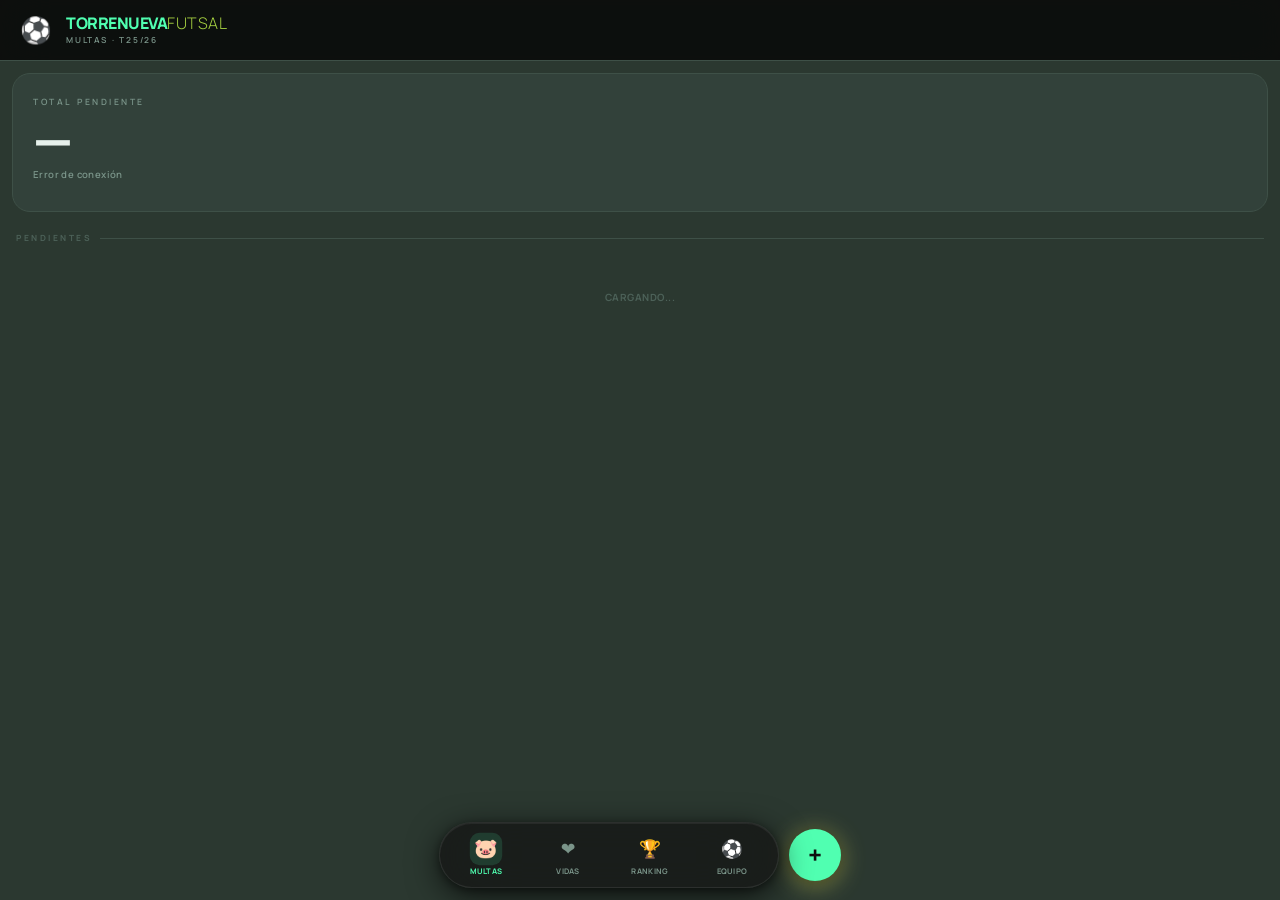
==== index.html @ 859b8245 "Update multiplier colors" ====
<!DOCTYPE html>
<html lang="es">
<head>
<meta charset="UTF-8">
<meta name="viewport" content="width=device-width,initial-scale=1,maximum-scale=1,viewport-fit=cover">
<meta name="mobile-web-app-capable" content="yes">
<meta name="apple-mobile-web-app-capable" content="yes">
<meta name="apple-mobile-web-app-status-bar-style" content="black-translucent">
<meta name="apple-mobile-web-app-title" content="Torrenueva">
<meta name="theme-color" content="#2b3830">
<title>Torrenueva Futsal</title>
<link rel="manifest" href="manifest.json">
<link rel="apple-touch-icon" href="icon-192.png">
<link rel="icon" type="image/svg+xml" href="data:image/svg+xml,<svg xmlns='http://www.w3.org/2000/svg' viewBox='0 0 100 100'><text y='.9em' font-size='85'>⚽</text></svg>">
<link rel="preconnect" href="https://fonts.googleapis.com">
<link href="https://fonts.googleapis.com/css2?family=Manrope:wght@200;300;400;500;600;700;800&display=swap" rel="stylesheet">
<style>
/*
  PALETA
  Cards:   #50ffb1  #4fb286  #3c896d  #546d64  #4d685a
  Fondo:   #2a3830  (verde grisáceo oscuro — un tono más oscuro que las cards)
  Superf:  #313f37  #39473e
  Acento:  #50ffb1  (el más claro de las cards)
  Positivo:#50ffb1
  Urg ×2:  #FF6B6B  (rojo claro, contraste garantizado sobre cualquier card)
  Urg ×4:  #FF2D55  (granate intenso)
*/
:root {
  /* Fondo: un tono más oscuro que las cards, verde grisáceo */
  --bg:    #2b3830;
  --bg1:   #32413a;
  --bg2:   #3a4a42;
  --bg3:   #435249;
  --bor:   #3e5047;
  --txt:   #e6f0eb;
  --sub:   #7a9489;
  --sub2:  #4c6158;

  --yel:  #50ffb1;   /* acento — el más brillante de la paleta */
  --grn:  #50ffb1;
  --warm: #FF6B6B;   /* ×2 — rojo claro */
  --red:  #FF2D55;   /* ×4 — granate intenso */

  --yel-a: rgba(80,255,177,.14);
  --grn-a: rgba(80,255,177,.11);
  --red-a: rgba(255,45,85,.1);

  --safe: env(safe-area-inset-bottom, 0px);
  --r:    18px;
  --rc:   15px;
  --rs:   10px;

  /* Card colors — exactamente los 5 del usuario */
  --c0: #50ffb1;
  --c1: #4fb286;
  --c2: #3c896d;
  --c3: #546d64;
  --c4: #4d685a;
}

*,*::before,*::after{box-sizing:border-box;margin:0;padding:0;-webkit-tap-highlight-color:transparent}
html{height:100%;overscroll-behavior:none}
body{
  font-family:'Manrope',system-ui,sans-serif;
  background:var(--bg);color:var(--txt);
  min-height:100dvh;
  padding-bottom:calc(96px + var(--safe));
  -webkit-font-smoothing:antialiased;
}
button{font-family:inherit;cursor:pointer}
input,select{font-family:inherit}

/* ══════════════════════════════════
   HEADER
══════════════════════════════════ */
.hdr{
  position:sticky;top:0;z-index:90;
  background:rgba(10,10,10,.88);
  backdrop-filter:blur(24px) saturate(1.6);
  -webkit-backdrop-filter:blur(24px) saturate(1.6);
  border-bottom:1px solid var(--bor);
  padding:12px 18px;
  padding-top:max(12px, env(safe-area-inset-top, 12px));
  display:flex;align-items:center;gap:12px;
}
.logo{
  width:36px;height:36px;flex-shrink:0;
  font-size:1.6rem;line-height:1;
  display:flex;align-items:center;justify-content:center;
}
.logo img{width:36px;height:36px;border-radius:9px;object-fit:cover;display:block}
.hdr-brand{flex:1;min-width:0}
.brand-line{
  font-size:1rem;line-height:1;
  white-space:nowrap;overflow:hidden;text-overflow:ellipsis;
}
.b1{color:var(--yel);font-weight:800;letter-spacing:-.5px}
.b2{color:rgba(203,255,77,.8);font-weight:300;letter-spacing:.6px}
.brand-sub{font-size:.52rem;color:var(--sub);margin-top:3px;letter-spacing:1.8px;text-transform:uppercase;font-weight:600}
.admin-badge{
  display:none;background:var(--yel-a);border:1px solid rgba(240,236,87,.25);
  border-radius:100px;padding:5px 12px;font-size:.65rem;font-weight:700;
  color:var(--yel);flex-shrink:0;align-items:center;gap:5px;cursor:pointer;
  letter-spacing:.2px;
}
.admin-badge.on{display:flex}
.admin-badge .x{opacity:.4;margin-left:1px}

/* ══════════════════════════════════
   HERO
══════════════════════════════════ */
.hero{
  margin:12px;border-radius:var(--r);
  background:var(--bg1);
  padding:22px 20px 17px;
  border:1px solid var(--bor);
}
.hero-lbl{font-size:.54rem;color:var(--sub);text-transform:uppercase;letter-spacing:2.5px;font-weight:600}
.hero-amt{
  font-size:3.2rem;font-weight:800;color:var(--txt);
  line-height:1;margin:6px 0 3px;letter-spacing:-2.5px;
}
.hero-amt .eur{color:var(--yel);font-weight:300;font-size:2rem}
.hero-cnt{font-size:.6rem;color:var(--sub);font-weight:600;letter-spacing:.4px}
.pills{display:flex;gap:6px;margin-top:13px;flex-wrap:wrap}
.pill{
  background:var(--bg2);border:1px solid var(--bor);border-radius:100px;
  padding:4px 11px;font-size:.62rem;font-weight:600;color:var(--sub);
  display:flex;align-items:center;gap:4px;
}
.pill b{color:var(--txt)}
.pill.g{background:var(--grn-a);border-color:rgba(203,255,77,.2);color:var(--grn)}
.pill.g b{color:var(--grn)}
.pill.y{background:var(--yel-a);border-color:rgba(240,236,87,.2);color:var(--yel)}
.pill.y b{color:var(--yel)}

/* ══════════════════════════════════
   SECTION LABELS
══════════════════════════════════ */
.sec{
  font-size:.53rem;color:var(--sub2);font-weight:700;
  text-transform:uppercase;letter-spacing:2.5px;
  padding:0 16px;margin:20px 0 10px;
  display:flex;align-items:center;gap:8px;
}
.sec::after{content:'';flex:1;height:1px;background:var(--bor)}

/* ══════════════════════════════════
   PLAYER CARDS
   Tarjetas con color de fondo de la paleta (texto oscuro)
   Borde completo para urgencia
══════════════════════════════════ */
.cards-wrap{padding:0 12px}

.pc{
  border-radius:var(--rc);
  overflow:hidden;
  margin-bottom:12px;
  border:2px solid transparent;
  box-shadow:0 1px 3px rgba(0,0,0,.4);
  transition:transform .12s;
}
.pc:active{transform:scale(.984)}

/* Cada color de tarjeta */
.pc.c0{background:var(--c0)}
.pc.c1{background:var(--c1)}
.pc.c2{background:var(--c2)}
.pc.c3{background:var(--c3)}
.pc.c4{background:var(--c4)}

/* c0, c1 claras → texto oscuro; c2–c4 más oscuras → texto claro */
.pc.c0 .dim,.pc.c1 .dim,.pc.c5 .dim{color:rgba(15,35,25,.45)}
.pc.c2 .dim,.pc.c3 .dim,.pc.c4 .dim{color:rgba(220,240,230,.4)}
.pc.c0 .pc-name,.pc.c1 .pc-name,.pc.c5 .pc-name{color:#0d2218}
.pc.c2 .pc-name,.pc.c3 .pc-name,.pc.c4 .pc-name{color:#e8f5ee}
.pc.c0 .pc-tot,.pc.c1 .pc-tot,.pc.c5 .pc-tot{color:#0d2218}
.pc.c2 .pc-tot,.pc.c3 .pc-tot,.pc.c4 .pc-tot{color:#e8f5ee}
.pc.c0 .pc-hdr,.pc.c1 .pc-hdr,.pc.c5 .pc-hdr{border-bottom-color:rgba(0,0,0,.1)}
.pc.c2 .pc-hdr,.pc.c3 .pc-hdr,.pc.c4 .pc-hdr{border-bottom-color:rgba(255,255,255,.08)}
.pc.c0 .fc,.pc.c1 .fc,.pc.c5 .fc{background:rgba(0,0,0,.07);border-color:rgba(0,0,0,.06)}
.pc.c2 .fc,.pc.c3 .fc,.pc.c4 .fc{background:rgba(0,0,0,.15);border-color:rgba(255,255,255,.05)}
.pc.c0 .fc-amt,.pc.c1 .fc-amt,.pc.c5 .fc-amt{color:#0d2218}
.pc.c2 .fc-amt,.pc.c3 .fc-amt,.pc.c4 .fc-amt{color:#e8f5ee}
.pc.c0 .fc-rsn,.pc.c1 .fc-rsn,.pc.c5 .fc-rsn{color:rgba(15,35,25,.5)}
.pc.c2 .fc-rsn,.pc.c3 .fc-rsn,.pc.c4 .fc-rsn{color:rgba(220,240,230,.45)}
.pc.c0 .fc-bot,.pc.c1 .fc-bot,.pc.c5 .fc-bot{color:rgba(15,35,25,.4)}
.pc.c2 .fc-bot,.pc.c3 .fc-bot,.pc.c4 .fc-bot{color:rgba(220,240,230,.38)}
.pc.c0 .pbtn,.pc.c1 .pbtn,.pc.c5 .pbtn{border-color:rgba(0,0,0,.18);background:rgba(0,0,0,.07);color:#0d2218}
.pc.c2 .pbtn,.pc.c3 .pbtn,.pc.c4 .pbtn{border-color:rgba(255,255,255,.2);background:rgba(255,255,255,.06);color:#e8f5ee}
.pc.c0 .dbtn,.pc.c1 .dbtn,.pc.c5 .dbtn{border-color:rgba(0,0,0,.1);color:rgba(0,0,0,.3)}
.pc.c2 .dbtn,.pc.c3 .dbtn,.pc.c4 .dbtn{border-color:rgba(255,255,255,.1);color:rgba(255,255,255,.28)}

/* Borde completo de urgencia — 4 lados */
.pc.w2{border-color:#FF6B6B !important}
.pc.w4{border-color:#C0143C !important}

/* Header card */
.pc-hdr{
  display:flex;align-items:center;gap:12px;
  padding:14px 14px 10px;
  border-bottom:1px solid rgba(0,0,0,.1);
}
.pc-em{font-size:2rem;line-height:1;flex-shrink:0}
.pc-info{flex:1;min-width:0}
.pc-name{font-size:1rem;font-weight:800;letter-spacing:-.35px;white-space:nowrap;overflow:hidden;text-overflow:ellipsis}
.pc-meta{font-size:.57rem;font-weight:600;margin-top:3px;display:flex;align-items:center;gap:7px;color:rgba(15,15,15,.45)}
.pc-meta .lv{color:#217a40}
.pc-tot{font-size:1.55rem;font-weight:800;letter-spacing:-1.5px;flex-shrink:0}

/* Grid 2 columnas */
.pc-grid{display:grid;grid-template-columns:1fr 1fr;gap:6px;padding:9px}

/* Tarjeta multa pequeña */
.fc{
  border-radius:var(--rs);
  padding:9px 10px;
  display:flex;flex-direction:column;gap:3px;
  background:rgba(0,0,0,.07);
  border:1.5px solid transparent;
}

/* ── CAMBIO: bordes urgentes más visibles ── */
.fc.f2{border-color:#FF6B6B}
.fc.f4{border-color:#C0143C}

.fc-amt{font-size:1.2rem;font-weight:800;letter-spacing:-.8px;line-height:1}

/* ── CAMBIO: colores de importe con contraste garantizado sobre cualquier card ── */
.fc-amt.or{color:#FF6B6B}   /* ×2 — rojo claro, legible sobre c0–c4 */
.fc-amt.rd{color:#FF2D55}   /* ×4 — granate intenso */

.fc-rsn{font-size:.68rem;font-weight:500;color:rgba(15,15,15,.5);display:-webkit-box;-webkit-line-clamp:2;-webkit-box-orient:vertical;overflow:hidden;line-height:1.3}
.fc-bot{font-size:.54rem;font-weight:600;display:flex;align-items:center;justify-content:space-between;margin-top:2px;color:rgba(15,15,15,.4)}

/* ── CAMBIO: badges ×2 y ×4 con fondo semi-opaco blanco + borde de color ── */
.bdg{font-size:.49rem;padding:1px 5px;border-radius:4px;font-weight:700;letter-spacing:.3px}
.bdg.x2{
  background:rgba(255,255,255,.22);
  color:#FF6B6B;
  border:1px solid rgba(255,107,107,.5);
}
.bdg.x4{
  background:rgba(255,255,255,.18);
  color:#FF2D55;
  border:1px solid rgba(192,20,60,.6);
}

.cobro-tag{font-size:.49rem;padding:1px 5px;border-radius:4px;font-weight:700;letter-spacing:.3px;background:rgba(0,0,0,.08);color:rgba(15,15,15,.45)}
.fc-btns{display:flex;gap:4px;margin-top:6px}
.pbtn{
  flex:1;border:1.5px solid rgba(0,0,0,.18);background:rgba(0,0,0,.07);
  color:#0f0f0f;border-radius:7px;padding:5px 0;
  font-size:.6rem;font-weight:700;transition:all .1s;
}
.pbtn:active{background:#0f0f0f;color:#f0f0f0;border-color:#0f0f0f}
.dbtn{
  background:rgba(0,0,0,.05);border:1.5px solid rgba(0,0,0,.1);
  color:rgba(0,0,0,.3);border-radius:7px;padding:5px 8px;font-size:.68rem;transition:all .1s;
}
.dbtn:active{background:rgba(160,32,32,.15);border-color:var(--red);color:var(--red)}

/* ══════════════════════════════════
   iOS 26-STYLE FLOATING TABBAR
   Píldora flotante con blur, igual
   que el diseño original de esta app
══════════════════════════════════ */
.nav-wrap{
  position:fixed;bottom:0;left:0;right:0;z-index:100;
  display:flex;align-items:center;justify-content:center;gap:10px;
  padding:8px 20px;
  padding-bottom:max(12px, calc(var(--safe) + 6px));
  pointer-events:none;
}
/* Píldora central */
.bnav{
  display:flex;flex:1;max-width:340px;
  background:rgba(22,22,22,.82);
  backdrop-filter:blur(40px) saturate(180%) brightness(1.15);
  -webkit-backdrop-filter:blur(40px) saturate(180%) brightness(1.15);
  border:1px solid rgba(255,255,255,.08);
  border-radius:100px;
  padding:5px;
  box-shadow:
    0 8px 32px rgba(0,0,0,.7),
    0 2px 8px rgba(0,0,0,.4),
    inset 0 1px 0 rgba(255,255,255,.06);
  pointer-events:all;
}
.ni{
  flex:1;display:flex;flex-direction:column;align-items:center;gap:2px;
  background:transparent;border:none;color:var(--sub);
  padding:6px 2px;border-radius:100px;
  transition:color .18s;
}
.ni .ic{
  width:30px;height:30px;border-radius:9px;
  display:flex;align-items:center;justify-content:center;
  font-size:1.1rem;line-height:1;
  transition:transform .18s, background .18s;
}
.ni .lb{
  font-size:.48rem;font-weight:700;letter-spacing:.3px;
  text-transform:uppercase;transition:color .18s;color:inherit;
}
/* Estado activo */
.ni.on{color:var(--yel)}
.ni.on .ic{background:var(--yel-a);transform:scale(1.08)}
.ni.on .lb{color:var(--yel)}
.ni:active .ic{transform:scale(.84)}

/* FAB — botón más aparte de la píldora */
.fab{
  width:52px;height:52px;border-radius:50%;border:none;
  background:var(--yel);color:#0f0f0f;
  font-size:1.55rem;font-weight:800;line-height:1;
  display:flex;align-items:center;justify-content:center;
  box-shadow:
    0 4px 24px rgba(240,236,87,.45),
    0 2px 8px rgba(0,0,0,.5);
  pointer-events:all;flex-shrink:0;
  transition:transform .1s, box-shadow .15s;
}
.fab:active{transform:scale(.87);box-shadow:0 2px 12px rgba(240,236,87,.3)}

/* ══════════════════════════════════
   PAGES
══════════════════════════════════ */
.pg{display:none;animation:pgIn .16s ease}
.pg.on{display:block}
@keyframes pgIn{from{opacity:0;transform:translateY(5px)}to{opacity:1;transform:translateY(0)}}

/* ══════════════════════════════════
   RANKING
══════════════════════════════════ */
.rksec{margin:0 12px 12px}
.rkhead{
  background:var(--bg2);border-radius:var(--r) var(--r) 0 0;
  border:1px solid var(--bor);border-bottom:none;
  padding:10px 16px;font-size:.54rem;color:var(--sub);
  text-transform:uppercase;letter-spacing:2px;font-weight:700;
  display:flex;align-items:center;gap:6px;
}
.rkhead .dot{width:5px;height:5px;border-radius:50%;background:var(--yel);flex-shrink:0}
.rklist{
  background:var(--bg1);border-radius:0 0 var(--r) var(--r);
  overflow:hidden;border:1px solid var(--bor);border-top:none;
}
.rkrow{display:flex;align-items:center;gap:10px;padding:11px 16px;border-bottom:1px solid var(--bor)}
.rkrow:last-child{border-bottom:none}
.rkpos{font-size:.67rem;font-weight:700;width:16px;text-align:center;flex-shrink:0;color:var(--sub2)}
.rkpos.g{color:var(--yel)}.rkpos.s{color:#4a4a4a}.rkpos.b{color:var(--sub2)}
.rkem{font-size:1.05rem;flex-shrink:0}
.rknm{flex:1;font-size:.83rem;font-weight:700}
.rkam{font-size:.9rem;font-weight:700;color:var(--red)}
.cgrid{display:grid;grid-template-columns:repeat(auto-fill,minmax(74px,1fr));gap:6px;padding:0 12px}
.cc-card{background:var(--bg1);border:1px solid var(--bor);border-radius:var(--rc);padding:10px 5px;text-align:center}
.cc-em{font-size:1.4rem}
.cc-nm{font-size:.54rem;font-weight:700;color:var(--grn);margin-top:5px;letter-spacing:.3px;text-transform:uppercase}

/* ══════════════════════════════════
   VIDAS
══════════════════════════════════ */
.lc-wrap{padding:0 12px}
.lc{
  background:var(--bg1);border:1px solid var(--bor);border-radius:var(--rc);
  display:flex;align-items:center;gap:12px;padding:13px 15px;margin-bottom:7px;
}
.lc-em{font-size:1.5rem;flex-shrink:0}
.lc-nm{flex:1;font-size:.86rem;font-weight:700}
.lc-eu{font-size:.95rem;font-weight:700;color:var(--grn)}
.lc-z{font-size:.67rem;font-weight:600;color:var(--sub2)}
.log-box{margin:0 12px;background:var(--bg1);border:1px solid var(--bor);border-radius:var(--rc);overflow:hidden}
.log-r{display:flex;align-items:center;gap:10px;padding:10px 14px;border-bottom:1px solid var(--bor)}
.log-r:last-child{border-bottom:none}
.log-d{font-size:.84rem;font-weight:700;flex-shrink:0;width:50px;text-align:right}
.log-d.p{color:var(--grn)}.log-d.n{color:var(--red)}
.log-i{flex:1;min-width:0}
.log-nm{font-size:.79rem;font-weight:700}
.log-rs{font-size:.65rem;font-weight:500;color:var(--sub);white-space:nowrap;overflow:hidden;text-overflow:ellipsis;margin-top:1px}
.log-dt{font-size:.55rem;font-weight:600;color:var(--sub2);flex-shrink:0}

/* ══════════════════════════════════
   EQUIPO
══════════════════════════════════ */
.kit-wrap{margin:0 12px;border-radius:var(--rc);overflow:hidden;display:flex;background:var(--bg1);border:1px solid var(--bor)}
.kit-img{width:88px;height:108px;object-fit:cover;flex-shrink:0}
.kit-info{padding:13px;flex:1}
.kit-info h3{font-size:.52rem;color:var(--yel);text-transform:uppercase;letter-spacing:2px;font-weight:700;margin-bottom:7px}
.kit-rule{font-size:.72rem;color:var(--sub);line-height:1.9;font-weight:500}
.kit-rule b{color:var(--txt)}
.rules-box{margin:0 12px;background:var(--bg1);border:1px solid var(--bor);border-radius:var(--rc);overflow:hidden}
.rule{display:flex;justify-content:space-between;align-items:center;padding:11px 15px;border-bottom:1px solid var(--bor)}
.rule:last-child{border-bottom:none}
.rule-nm{font-size:.81rem;font-weight:600}
.rule-vl{font-size:.81rem;font-weight:700;color:var(--yel)}
.rule-nt{font-size:.63rem;font-weight:600;color:var(--sub2)}
.pl-box{margin:0 12px;background:var(--bg1);border:1px solid var(--bor);border-radius:var(--rc);overflow:hidden}
.pl-r{display:flex;align-items:center;gap:10px;padding:11px 14px;border-bottom:1px solid var(--bor)}
.pl-r:last-child{border-bottom:none}
.pl-em{font-size:1.15rem;flex-shrink:0}
.pl-nm{flex:1;font-size:.83rem;font-weight:700}
.pl-lv{font-size:.67rem;font-weight:700;color:var(--grn);margin-right:4px}
.pl-del{background:transparent;border:1px solid var(--bor);color:var(--sub);border-radius:6px;padding:3px 9px;font-size:.62rem;font-weight:600;transition:all .12s}
.pl-del:active{border-color:var(--red);color:var(--red)}
.add-row{display:flex;gap:8px;margin:8px 12px}
.add-row input{flex:1;background:var(--bg1);border:1px solid var(--bor);border-radius:10px;color:var(--txt);padding:11px 13px;font-size:.83rem;font-weight:600;outline:none;transition:border-color .15s}
.add-row input:focus{border-color:var(--yel)}
.add-row button{background:var(--yel);color:#0f0f0f;border:none;border-radius:10px;padding:11px 15px;font-size:.79rem;font-weight:800;flex-shrink:0}
.ibox{margin:8px 12px;background:var(--bg1);border:1px solid var(--bor);border-radius:var(--rc);padding:13px 15px}
.ibox-lbl{font-size:.52rem;color:var(--sub);text-transform:uppercase;letter-spacing:2px;font-weight:700;margin-bottom:5px}
.ibox-txt{font-size:.74rem;color:var(--sub);line-height:1.75;font-weight:500}
.ibox-txt b{color:var(--txt)}

/* ══════════════════════════════════
   MODALS
══════════════════════════════════ */
.ov{display:none;position:fixed;inset:0;z-index:200;background:rgba(0,0,0,.75);backdrop-filter:blur(14px);-webkit-backdrop-filter:blur(14px);align-items:flex-end;justify-content:center}
.ov.on{display:flex}
.ov.ctr{align-items:center}
.sheet{
  width:100%;max-width:480px;
  background:var(--bg1);
  border-top-left-radius:24px;border-top-right-radius:24px;
  border:1px solid var(--bor);border-bottom:none;
  padding:10px 20px 26px;
  padding-bottom:max(28px, calc(var(--safe)+20px));
  animation:su .22s cubic-bezier(.16,1,.3,1);
}
.handle{width:36px;height:4px;background:var(--bg3);border-radius:2px;margin:10px auto 20px}
@keyframes su{from{transform:translateY(100%)}to{transform:translateY(0)}}
.mbox{
  width:88%;max-width:300px;margin:auto;
  background:var(--bg1);border:1px solid var(--bor);border-radius:22px;
  padding:28px 22px;text-align:center;
  box-shadow:0 24px 64px rgba(0,0,0,.6);
  animation:bi .16s ease;
}
@keyframes bi{from{opacity:0;transform:scale(.93)}to{opacity:1;transform:scale(1)}}
.mtit{font-size:.97rem;font-weight:800;margin-bottom:3px;letter-spacing:-.2px}
.msub{font-size:.68rem;color:var(--sub);margin-bottom:16px;font-weight:500}
.field{margin-bottom:10px}
.field label{display:block;font-size:.53rem;color:var(--sub);letter-spacing:1.5px;text-transform:uppercase;font-weight:700;margin-bottom:5px}
.field select,.field input{
  width:100%;background:var(--bg);border:1px solid var(--bor);
  border-radius:10px;color:var(--txt);padding:11px 13px;
  font-size:.86rem;font-weight:600;outline:none;
  transition:border-color .15s;-webkit-appearance:none;
}
.field select:focus,.field input:focus{border-color:var(--yel)}
.field select option{background:var(--bg1)}
.f-row{display:flex;gap:8px}
.f-row .field{flex:1}

/* Checkbox esMulta */
.check-row{
  display:flex;align-items:flex-start;gap:11px;
  background:var(--bg);border:1px solid var(--bor);border-radius:10px;
  padding:11px 13px;margin-bottom:10px;cursor:pointer;
  transition:border-color .15s, background .15s;
}
.check-row:has(input:checked){border-color:rgba(240,236,87,.4);background:var(--yel-a)}
.check-row input[type=checkbox]{
  width:17px;height:17px;accent-color:var(--yel);flex-shrink:0;
  margin-top:1px;cursor:pointer;
}
.check-row .cr-info{flex:1}
.check-row .cr-title{font-size:.8rem;font-weight:700;color:var(--txt)}
.check-row .cr-sub{font-size:.63rem;font-weight:500;color:var(--sub);margin-top:2px}

.bok{width:100%;background:var(--yel);color:#0f0f0f;border:none;border-radius:11px;padding:13px;font-size:.9rem;font-weight:800;margin-top:8px;letter-spacing:-.1px}
.bcan{width:100%;background:transparent;color:var(--sub);border:none;padding:9px;font-size:.78rem;font-weight:600;margin-top:3px}
.lv-prev{
  background:var(--grn-a);border:1px solid rgba(203,255,77,.2);
  border-radius:10px;padding:10px 13px;margin-bottom:11px;
  font-size:.73rem;color:var(--grn);line-height:1.6;font-weight:500;display:none;
}
.lv-prev b{color:var(--grn)}

/* PIN */
.pin-tit{font-size:.97rem;font-weight:800;margin-bottom:3px}
.pin-sub{font-size:.62rem;color:var(--sub);margin-bottom:20px;font-weight:600;letter-spacing:.5px}
.pin-dots{display:flex;justify-content:center;gap:12px;margin-bottom:22px}
.pin-dot{
  width:12px;height:12px;border-radius:50%;
  background:var(--bg3);border:1px solid var(--bor);
  transition:all .15s;
}
.pin-dot.on{background:var(--yel);border-color:var(--yel);box-shadow:0 0 8px rgba(240,236,87,.4)}
.pin-grid{display:grid;grid-template-columns:repeat(3,1fr);gap:8px}
.pk{
  background:var(--bg2);border:1px solid var(--bor);border-radius:12px;
  padding:14px;font-size:1.15rem;color:var(--txt);font-weight:700;transition:all .1s;
}
.pk:active{background:var(--yel);color:#0f0f0f;border-color:var(--yel)}
.pk.del{color:var(--sub);font-size:.86rem}
.pin-err{font-size:.62rem;color:var(--red);margin-top:10px;height:14px;letter-spacing:.5px;font-weight:600}
.pin-cancel{background:transparent;border:none;color:var(--sub);font-size:.73rem;font-weight:600;margin-top:13px;width:100%}

.empty{text-align:center;color:var(--sub);padding:50px 20px}
.empty-ic{font-size:2.4rem;margin-bottom:10px;opacity:.3}
.empty p{font-size:.64rem;font-weight:700;letter-spacing:.5px;text-transform:uppercase}
.loading{text-align:center;font-size:.62rem;color:var(--sub2);font-weight:700;padding:36px;letter-spacing:.5px;text-transform:uppercase}
</style>
</head>
<body>

<!-- HEADER -->
<header class="hdr">
  <div class="logo">
    <img src="escudo.png" alt="" id="logo-img" onerror="this.style.display='none';document.getElementById('logo-fb').style.display='flex'">
    <span id="logo-fb" style="display:none;font-size:1.6rem;line-height:1">⚽</span>
  </div>
  <div class="hdr-brand">
    <div class="brand-line"><span class="b1">TORRENUEVA</span><span class="b2">FUTSAL</span></div>
    <div class="brand-sub">Multas · T25/26</div>
  </div>
  <div class="admin-badge" id="admin-badge" onclick="logoutAdmin()">
    🔓 Admin <span class="x">✕</span>
  </div>
</header>

<!-- HERO -->
<div class="hero">
  <div class="hero-lbl">Total pendiente</div>
  <div class="hero-amt" id="h-total">—<span class="eur"></span></div>
  <div class="hero-cnt" id="h-count">cargando...</div>
  <div class="pills" id="h-pills"></div>
</div>

<!-- ── MULTAS ── -->
<div class="pg on" id="pg-multas">
  <div class="sec">Pendientes</div>
  <div id="fines-list"><div class="loading">cargando...</div></div>
</div>

<!-- ── VIDAS ── -->
<div class="pg" id="pg-lives">
  <div class="sec">Saldo de vidas</div>
  <div class="lc-wrap" id="lives-list"></div>
  <div class="sec">Historial</div>
  <div class="log-box" id="log-list"><div class="loading">cargando...</div></div>
  <div style="height:12px"></div>
</div>

<!-- ── RANKING ── -->
<div class="pg" id="pg-ranking">
  <div class="sec">Temporada 2025/26</div>
  <div class="rksec">
    <div class="rkhead"><div class="dot"></div>más pagado</div>
    <div class="rklist" id="rk-season"></div>
  </div>
  <div class="sec">Este mes · <span id="month-lbl" style="font-size:.73rem;font-weight:700;color:var(--txt);text-transform:none;letter-spacing:0"></span></div>
  <div class="rksec">
    <div class="rkhead"><div class="dot"></div>más pagado</div>
    <div class="rklist" id="rk-month"></div>
  </div>
  <div class="rksec">
    <div class="rkhead"><div class="dot" style="background:var(--red)"></div>más deuda</div>
    <div class="rklist" id="rk-debt"></div>
  </div>
  <div class="sec">Sin multas este mes</div>
  <div class="cgrid" id="clean-grid"></div>
  <div style="height:12px"></div>
</div>

<!-- ── EQUIPO ── -->
<div class="pg" id="pg-team">
  <div class="sec">Jugadores</div>
  <div class="pl-box" id="player-list"></div>
  <div class="add-row" id="add-player-row" style="display:none">
    <input type="text" id="new-player-name" placeholder="Nombre del jugador">
    <button onclick="addPlayer()">+ Añadir</button>
  </div>
  <div style="height:12px"></div>
</div>

<!-- ══ TABBAR iOS 26 ══ -->
<div class="nav-wrap">
  <nav class="bnav">
    <button class="ni on" onclick="goPage('multas',this)">
      <div class="ic">🐷</div><span class="lb">Multas</span>
    </button>
    <button class="ni" onclick="goPage('lives',this)">
      <div class="ic">❤️</div><span class="lb">Vidas</span>
    </button>
    <button class="ni" onclick="goPage('ranking',this)">
      <div class="ic">🏆</div><span class="lb">Ranking</span>
    </button>
    <button class="ni" onclick="goPage('team',this)">
      <div class="ic">⚽</div><span class="lb">Equipo</span>
    </button>
  </nav>
  <button class="fab" onclick="fabTap()">+</button>
</div>

<!-- ══ PIN ══ -->
<div class="ov ctr" id="pin-ov">
  <div class="mbox">
    <div class="pin-tit">Acceso admin</div>
    <div class="pin-sub">PIN del capitán</div>
    <div class="pin-dots">
      <div class="pin-dot" id="d0"></div><div class="pin-dot" id="d1"></div>
      <div class="pin-dot" id="d2"></div><div class="pin-dot" id="d3"></div>
    </div>
    <div class="pin-grid" id="pin-grid"></div>
    <div class="pin-err" id="pin-err"></div>
    <button class="pin-cancel" onclick="closePin()">Cancelar</button>
  </div>
</div>

<!-- ══ MODAL: NUEVA MULTA ══ -->
<div class="ov" id="fine-ov">
  <div class="sheet">
    <div class="handle"></div>
    <div class="mtit">Nueva multa</div>
    <div style="height:14px"></div>
    <div class="field">
      <label>Jugador</label>
      <select id="inp-player"><option value="">Seleccionar...</option></select>
    </div>
    <div class="f-row">
      <div class="field"><label>Importe (€)</label><input type="number" id="inp-amount" min="0.5" step="1" placeholder="1"></div>
      <div class="field"><label>Fecha</label><input type="date" id="inp-date"></div>
    </div>
    <div class="field"><label>Motivo</label><input type="text" id="inp-reason" placeholder="ej: llegó tarde..."></div>
    <label class="check-row">
      <input type="checkbox" id="inp-esMulta" checked>
      <div class="cr-info">
        <div class="cr-title" id="esMulta-label">Es una multa</div>
        <div class="cr-sub" id="esMulta-sub">Duplica a los 15 días si no se paga</div>
      </div>
    </label>
    <button class="bok" onclick="addFine()">Añadir</button>
    <button class="bcan" onclick="closeFineModal()">Cancelar</button>
  </div>
</div>

<!-- ══ MODAL: PAGAR ══ -->
<div class="ov ctr" id="pay-ov">
  <div class="mbox">
    <div class="mtit" id="pay-tit">Pagar</div>
    <div class="msub" id="pay-sub"></div>
    <div class="lv-prev" id="lv-prev"></div>
    <div class="field">
      <label>Importe pagado (€)</label>
      <input type="number" id="pay-amt" min="0" step="1" placeholder="0">
    </div>
    <button class="bok" onclick="confirmPay()">Confirmar pago</button>
    <button class="bcan" onclick="closePayOv()">Cancelar</button>
  </div>
</div>

<script>
/* ================================================================
   CONFIG
================================================================ */
const SUPA_URL     = 'https://cmfhosxslodnrxlpifrn.supabase.co';
const SUPA_KEY     = 'eyJhbGciOiJIUzI1NiIsInR5cCI6IkpXVCJ9.eyJpc3MiOiJzdXBhYmFzZSIsInJlZiI6ImNtZmhvc3hzbG9kbnJ4bHBpZnJuIiwicm9sZSI6ImFub24iLCJpYXQiOjE3NzE2NDY2NTQsImV4cCI6MjA4NzIyMjY1NH0.c4-Zb79UQhshpzQH79gIoro3IBKEliEjBMlhjypa_dc';
const SEASON_START = new Date('2025-07-01');
// Colores de tarjeta — rotan por índice de jugador
const PALETA = ['c0','c1','c2','c3','c4'];
/* ================================================================ */

let isAdmin=false, pinBuf='', pendingAction=null;
let players=[], currentPayFine=null, ADMIN_PIN=null;
window._cached_fines=[];

/* ── Supabase ── */
async function sb(path,opts={}){
  const m=opts.method||'GET';
  const isW=['POST','PATCH','PUT'].includes(m);
  const h={'apikey':SUPA_KEY,'Authorization':'Bearer '+SUPA_KEY};
  if(isW){h['Content-Type']='application/json';h['Prefer']='return=representation';}
  if(m==='DELETE') h['Prefer']='return=minimal';
  Object.assign(h,opts.headers||{});
  const r=await fetch(SUPA_URL+'/rest/v1/'+path,{...opts,headers:h});
  if(!r.ok){const msg=await r.text().catch(()=>r.statusText);throw new Error(`${r.status}: ${msg}`);}
  const t=await r.text();return t?JSON.parse(t):[];
}
const cfg      = ()     => sb('config?select=value&key=eq.admin_pin');
const getPlayers=()     => sb('players?active=eq.true&select=id,name,lives,emoji&order=name.asc');
const getAll   = ()     => sb('multas?order=date.desc');
const getLog   = ()     => sb('lives_log?order=created_at.desc&limit=60');
const postFine = d      => sb('multas', {method:'POST',body:JSON.stringify(d)});
const patchFine= (id,d) => sb(`multas?id=eq.${id}`,  {method:'PATCH',body:JSON.stringify(d)});
const delFineR = id     => sb(`multas?id=eq.${id}`,  {method:'DELETE'});
const patchPl  = (id,d) => sb(`players?id=eq.${id}`, {method:'PATCH',body:JSON.stringify(d)});
const postPl   = name   => sb('players',{method:'POST',body:JSON.stringify({name})});
const postLog  = d      => sb('lives_log',{method:'POST',body:JSON.stringify(d)});

/* ── Multiplicador ──
   Solo si esMulta===true:
   días 0-14 → ×1 | días 15-28 → ×2 | días 29+ → ×4
── */
function days(ds){return Math.floor((Date.now()-new Date(ds+'T12:00:00'))/86400000);}
function mult(f){
  if(!f.esMulta) return 1;
  const d=days(f.date);
  return d>=29?4:d>=15?2:1;
}
const eff=f=>{ const base=f.amount-((!f.paid&&f.paid_amount)?parseFloat(f.paid_amount):0); return Math.max(0,base)*mult(f); };

/* ── Helpers ── */
const fmt   =n=>(n%1===0?n:n.toFixed(2))+'€';
const fmtD  =ds=>new Date(ds+'T12:00:00').toLocaleDateString('es-ES',{day:'numeric',month:'short'});
const fmtDL =ds=>new Date(ds).toLocaleDateString('es-ES',{day:'numeric',month:'short',hour:'2-digit',minute:'2-digit'});
const isSeas=ds=>new Date(ds+'T12:00:00')>=SEASON_START;
const isMon =ds=>{const d=new Date(ds+'T12:00:00'),n=new Date();return d.getMonth()===n.getMonth()&&d.getFullYear()===n.getFullYear();};
const monName=()=>new Date().toLocaleDateString('es-ES',{month:'long',year:'numeric'});
const posC  =i=>['g','s','b'][i]||'';
const lvStr =n=>{if(!n||n<=0)return'';return'❤️'.repeat(Math.floor(n))+(n-Math.floor(n)>0?'🩶':'');};
const emj   =nm=>{const p=players.find(x=>x.name===nm);return p?.emoji||'👤';};
const cardC =i=>PALETA[i%PALETA.length];
const plLv  =nm=>{const p=players.find(x=>x.name===nm);return p?parseFloat(p.lives||0):0;};

/* ── Render principal ── */
async function render(){
  let all,pls,log;
  try{[all,pls,log]=await Promise.all([getAll(),getPlayers(),getLog()]);players=pls;window._cached_fines=all;}
  catch(e){console.error(e);document.getElementById('h-count').textContent='Error de conexión';return;}

  const pend=all.filter(f=>!f.paid);
  const paid=all.filter(f=>f.paid);
  const tot =pend.reduce((s,f)=>s+eff(f),0);
  const lvT =pls.reduce((s,p)=>s+parseFloat(p.lives||0),0);
  const dup =pend.filter(f=>mult(f)>1).length;

  document.getElementById('h-total').innerHTML=fmt(tot).replace('€','<span class="eur">€</span>');
  document.getElementById('h-count').textContent=pend.length+' multa'+(pend.length!==1?'s':'')+' pendiente'+(pend.length!==1?'s':'');
  document.getElementById('month-lbl').textContent=monName();
  document.getElementById('h-pills').innerHTML=
    `<div class="pill"><b>${pend.filter(f=>isSeas(f.date)).length}</b> esta temporada</div>
     <div class="pill"><b>${paid.filter(f=>isMon(f.paid_at||f.date)).length}</b> pagados este mes</div>
     ${lvT>0?`<div class="pill g"><b>${fmt(lvT)}</b> en vidas</div>`:''}
     ${dup>0?`<div class="pill y"><b>${dup}</b> duplicada${dup!==1?'s':''}</div>`:''}`;

  renderCards(pend,pls);
  renderLives(pls,log);
  renderRanking(all,paid,pls);
  renderPlayers(pls);
  rebuildSelect(pls);
}

/* ── TARJETAS ── */
function renderCards(pend,pls){
  const el=document.getElementById('fines-list');
  if(!pend.length){el.innerHTML='<div class="empty"><div class="empty-ic">🎉</div><p>sin multas pendientes</p></div>';return;}

  const groups={};
  pls.forEach(p=>{groups[p.name]=[];});
  pend.forEach(f=>{if(!groups[f.player])groups[f.player]=[];groups[f.player].push(f);});

  let idx=0;
  el.innerHTML='<div class="cards-wrap">'+
    Object.entries(groups).filter(([,ff])=>ff.length>0).map(([player,ff])=>{
      const sorted=[...ff].sort((a,b)=>new Date(b.date)-new Date(a.date));
      const tot=ff.reduce((s,f)=>s+eff(f),0);
      const lv=plLv(player);
      const mx=Math.max(...ff.map(f=>mult(f)));
      const col=cardC(idx++);
      const urg=mx===4?'w4':mx===2?'w2':'';

      const fH=sorted.map(f=>{
        const m=mult(f),e=eff(f);
        const ac=m===4?'rd':m===2?'or':'';
        const fc=m===4?'f4':m===2?'f2':'';
        const bdg=m===4?`<span class="bdg x4">×4</span>`:m===2?`<span class="bdg x2">×2</span>`:'';
        const cobro=!f.esMulta?`<span class="cobro-tag">cobro</span>`:'';
        const lvsApplied=(!f.paid&&f.paid_amount&&parseFloat(f.paid_amount)>0);
        const lvBadge=lvsApplied?`<span class="cobro-tag" style="background:rgba(0,0,0,.12)">❤️ −${fmt(parseFloat(f.paid_amount))}</span>`:'';
        // Si hay vidas parciales, mostrar importe original tachado
        const amtHtml=lvsApplied
          ? `<div class="fc-amt ${ac}">${fmt(e)} <span style="font-size:.65rem;font-weight:500;text-decoration:line-through;opacity:.45">${fmt(f.amount)}</span></div>`
          : `<div class="fc-amt ${ac}">${fmt(e)}</div>`;
        const btns=isAdmin?`<div class="fc-btns">
          <button class="pbtn" onclick="openPayOv('${f.id}')">✓ Pagar</button>
          <button class="dbtn" onclick="delFineAct('${f.id}')">🗑</button>
        </div>`:'';
        return`<div class="fc ${fc}">
          ${amtHtml}
          <div class="fc-rsn">${f.reason||'sin motivo'}</div>
          <div class="fc-bot"><span>${fmtD(f.date)}</span><span>${bdg}${cobro}${lvBadge}</span></div>
          ${btns}
        </div>`;
      }).join('');

      return`<div class="pc ${col} ${urg}">
        <div class="pc-hdr">
          <div class="pc-em">${emj(player)}</div>
          <div class="pc-info">
            <div class="pc-name">${player}</div>
            <div class="pc-meta">
              <span>${ff.length} multa${ff.length!==1?'s':''}</span>
              ${lv>0?`<span class="lv">❤️ ${fmt(lv)}</span>`:''}
            </div>
          </div>
          <div class="pc-tot">${fmt(tot)}</div>
        </div>
        <div class="pc-grid">${fH}</div>
      </div>`;
    }).join('')
  +'</div>';
}

/* ── Vidas ── */
function renderLives(pls,log){
  document.getElementById('lives-list').innerHTML=
    [...pls].sort((a,b)=>(b.lives||0)-(a.lives||0)).map(p=>{
      const lv=parseFloat(p.lives||0);
      return`<div class="lc">
        <div class="lc-em">${p.emoji||'👤'}</div>
        <div class="lc-nm">${p.name}</div>
        ${lv>0?`<span style="margin-right:5px">${lvStr(lv)}</span><div class="lc-eu">${fmt(lv)}</div>`:`<span class="lc-z">sin vidas</span>`}
      </div>`;
    }).join('');
  const lel=document.getElementById('log-list');
  if(!log.length){lel.innerHTML='<div class="loading">sin movimientos aún</div>';return;}
  lel.innerHTML=log.map(l=>`<div class="log-r">
    <div class="log-d ${l.delta>0?'p':'n'}">${l.delta>0?'+':''}${fmt(l.delta)}</div>
    <div class="log-i">
      <div class="log-nm">${emj(l.player)} ${l.player}</div>
      <div class="log-rs">${l.reason||''}</div>
    </div>
    <div class="log-dt">${fmtDL(l.created_at)}</div>
  </div>`).join('');
}

/* ── Ranking ── */
function renderRanking(all,paid,pls){
  const sp=paid.filter(f=>isSeas(f.date));
  const sT={};sp.forEach(f=>{sT[f.player]=(sT[f.player]||0)+f.amount*(f.paid_mult||1);});
  rkList('rk-season',sT,true);
  const mp=paid.filter(f=>isMon(f.paid_at||f.date));
  const mT={};mp.forEach(f=>{mT[f.player]=(mT[f.player]||0)+f.amount*(f.paid_mult||1);});
  rkList('rk-month',mT,true);
  const dp=all.filter(f=>!f.paid&&isMon(f.date));
  const dT={};dp.forEach(f=>{dT[f.player]=(dT[f.player]||0)+eff(f);});
  rkList('rk-debt',dT,true);
  const dirty=new Set(dp.map(f=>f.player));
  const clean=pls.filter(p=>!dirty.has(p.name));
  document.getElementById('clean-grid').innerHTML=clean.length
    ?clean.map(p=>`<div class="cc-card"><div class="cc-em">${p.emoji||'👤'}</div><div class="cc-nm">${p.name.split(' ')[0]}</div></div>`).join('')
    :'<p style="color:var(--sub2);font-size:.62rem;font-weight:700;letter-spacing:.5px;text-transform:uppercase;padding:2px 0">nadie limpio</p>';
}
function rkList(id,tots,desc){
  const el=document.getElementById(id);
  const s=Object.entries(tots).filter(([,v])=>v>0).sort((a,b)=>desc?b[1]-a[1]:a[1]-b[1]);
  if(!s.length){el.innerHTML='<div class="rkrow"><span style="font-size:.62rem;font-weight:600;color:var(--sub2)">sin datos aún</span></div>';return;}
  el.innerHTML=s.map(([nm,t],i)=>`<div class="rkrow">
    <span class="rkpos ${posC(i)}">${i+1}</span>
    <span class="rkem">${emj(nm)}</span>
    <span class="rknm">${nm}</span>
    <span class="rkam">${fmt(t)}</span>
  </div>`).join('');
}

/* ── Equipo ── */
function renderPlayers(pls){
  document.getElementById('player-list').innerHTML=pls.map(p=>`
    <div class="pl-r">
      <span class="pl-em">${p.emoji||'👤'}</span>
      <div class="pl-nm">${p.name}</div>
      ${parseFloat(p.lives||0)>0?`<span class="pl-lv">❤️ ${fmt(parseFloat(p.lives))}</span>`:''}
      ${isAdmin?`<button class="pl-del" onclick="delPlayerAct('${p.id}')">Baja</button>`:''}
    </div>`).join('');
  document.getElementById('add-player-row').style.display=isAdmin?'flex':'none';
}
function rebuildSelect(pls){
  const sel=document.getElementById('inp-player');
  const prev=sel.value;
  sel.innerHTML='<option value="">Seleccionar...</option>';
  pls.forEach(p=>{const o=document.createElement('option');o.value=p.name;o.textContent=(p.emoji||'👤')+' '+p.name;sel.appendChild(o);});
  if(prev) sel.value=prev;
}

/* ── Checkbox label dinámico ── */
document.getElementById('inp-esMulta').addEventListener('change',function(){
  if(this.checked){
    document.getElementById('esMulta-label').textContent='Es una multa';
    document.getElementById('esMulta-sub').textContent='Duplica a los 15 días si no se paga';
  }else{
    document.getElementById('esMulta-label').textContent='Es un cobro / cargo extra';
    document.getElementById('esMulta-sub').textContent='No duplica aunque pasen días';
  }
});

/* ── Pagar multa ── */
function openPayOv(fineId){
  const f=(window._cached_fines||[]).find(x=>x.id===fineId);
  if(!f){alert('Recarga la página.');return;}
  currentPayFine=f;
  const e=eff(f),lv=plLv(f.player),ul=Math.min(lv,e),tp=Math.max(0,e-ul);
  document.getElementById('pay-tit').textContent=`Pagar — ${f.player}`;
  document.getElementById('pay-sub').textContent=`Importe: ${fmt(e)}`;
  document.getElementById('pay-amt').value=tp;
  const pv=document.getElementById('lv-prev');
  if(lv>0){
    pv.style.display='block';
    pv.innerHTML=lv>=e?`❤️ Cubre todo. Pago real: <b>${fmt(tp)}</b>`:`❤️ ${fmt(ul)} en vidas. Resto: <b>${fmt(tp)}</b>`;
  }else pv.style.display='none';
  document.getElementById('pay-ov').classList.add('on');
}
function closePayOv(){document.getElementById('pay-ov').classList.remove('on');currentPayFine=null;}
document.getElementById('pay-ov').addEventListener('click',e=>{if(e.target===e.currentTarget)closePayOv();});

document.getElementById('pay-amt').addEventListener('input',()=>{
  if(!currentPayFine)return;
  const f=currentPayFine,e=eff(f),lv=plLv(f.player);
  const pi=parseFloat(document.getElementById('pay-amt').value)||0;
  const ul=Math.min(lv,e),ti=pi+ul,ex=Math.max(0,ti-e);
  const pv=document.getElementById('lv-prev');
  if(lv>0||ex>0){
    pv.style.display='block';
    let m='';
    if(ul>0) m+=`❤️ Usa ${fmt(ul)} en vidas. `;
    if(ex>0) m+=`<b>+${fmt(ex)} vidas nuevas</b> por exceso.`;
    if(!m)   m='Sin vidas aplicadas.';
    pv.innerHTML=m;
  }
});

async function confirmPay(){
  if(!currentPayFine)return;
  const f=currentPayFine,e=eff(f),lv=plLv(f.player);
  const pi=parseFloat(document.getElementById('pay-amt').value)||0;
  const ul=Math.min(lv,e),ti=pi+ul,ex=Math.max(0,ti-e),nl=lv-ul+ex;
  const pl=players.find(p=>p.name===f.player);
  const today=new Date().toISOString().split('T')[0];
  const pm=mult(f);
  try{
    await patchFine(f.id,{paid:true,paid_mult:pm,paid_at:today,paid_amount:ti});
    if(pl) await patchPl(pl.id,{lives:nl});
    const lg=[];
    if(ul>0) lg.push({player:f.player,player_id:pl?.id,delta:-ul,reason:`Vidas usadas: "${f.reason||'sin motivo'}" (${fmt(e)})`});
    if(ex>0) lg.push({player:f.player,player_id:pl?.id,delta:ex,reason:`Exceso → vidas (${fmt(ex)})`});
    for(const l of lg) await postLog(l);
    closePayOv();render();
  }catch(err){alert('Error: '+err.message);}
}

/* ── Acciones ── */
async function delFineAct(id){if(!confirm('¿Eliminar?'))return;await delFineR(id);render();}
async function addFine(){
  const p  = document.getElementById('inp-player').value;
  const a  = parseFloat(document.getElementById('inp-amount').value);
  const d  = document.getElementById('inp-date').value;
  const r  = document.getElementById('inp-reason').value.trim();
  const esM= document.getElementById('inp-esMulta').checked;
  if(!p)       return alert('Selecciona un jugador');
  if(!a||a<=0) return alert('Importe inválido');
  if(!d)       return alert('Selecciona fecha');

  try{
    // 1. Insertar la multa
    const [fine] = await postFine({player:p, amount:a, date:d, reason:r, esMulta:esM});

    // 2. Comprobar si el jugador tiene vidas
    const pl  = players.find(x => x.name === p);
    const lv  = pl ? parseFloat(pl.lives || 0) : 0;

    if(lv > 0){
      const usar  = Math.min(lv, a);
      const resto = parseFloat((lv - usar).toFixed(2));
      const today = new Date().toISOString().split('T')[0];

      if(usar >= a){
        // Vidas cubren toda la multa → pagada automáticamente
        await patchFine(fine.id, {paid:true, paid_mult:1, paid_at:today, paid_amount:usar});
        await patchPl(pl.id, {lives: resto});
        await postLog({player:p, player_id:pl.id, delta:-usar,
          reason:`Auto: vidas cubrieron "${r||'sin motivo'}" (${fmt(a)})`});
      } else {
        // Vidas parciales: se consumen, la multa queda pendiente con nota
        await patchFine(fine.id, {paid_amount: usar});
        await patchPl(pl.id, {lives: 0});
        await postLog({player:p, player_id:pl.id, delta:-usar,
          reason:`Auto parcial: "${r||'sin motivo'}" −${fmt(usar)} de ${fmt(a)}`});
      }
    }

    closeFineModal();
    render();
  } catch(e){ alert('Error: '+e.message); }
}
async function addPlayer(){
  const n=document.getElementById('new-player-name').value.trim();
  if(!n)return;
  try{await postPl(n);document.getElementById('new-player-name').value='';render();}
  catch(e){alert('Error: '+e.message);}
}
async function delPlayerAct(id){if(!confirm('¿Dar de baja?'))return;await patchPl(id,{active:false});render();}

/* ── FAB ── */
function fabTap(){if(isAdmin){openFineModal();return;}pendingAction='fine';openPin();}
function logoutAdmin(){isAdmin=false;updUI();}

/* ── Modal multa ── */
function openFineModal(){
  document.getElementById('inp-date').value=new Date().toISOString().split('T')[0];
  document.getElementById('inp-amount').value='1';
  document.getElementById('inp-reason').value='';
  document.getElementById('inp-esMulta').checked=true;
  document.getElementById('esMulta-label').textContent='Es una multa';
  document.getElementById('esMulta-sub').textContent='Duplica a los 15 días si no se paga';
  document.getElementById('fine-ov').classList.add('on');
}
function closeFineModal(){document.getElementById('fine-ov').classList.remove('on');}
document.getElementById('fine-ov').addEventListener('click',e=>{if(e.target===e.currentTarget)closeFineModal();});

/* ── PIN ── */
function openPin(){pinBuf='';updDots();document.getElementById('pin-err').textContent='';document.getElementById('pin-ov').classList.add('on');}
function closePin(){document.getElementById('pin-ov').classList.remove('on');pendingAction=null;}
function updDots(){for(let i=0;i<4;i++)document.getElementById('d'+i).classList.toggle('on',i<pinBuf.length);}
function pinPress(v){
  if(v==='del'){pinBuf=pinBuf.slice(0,-1);updDots();return;}
  if(pinBuf.length>=4)return;
  pinBuf+=v;updDots();
  if(pinBuf.length===4){
    setTimeout(()=>{
      if(!ADMIN_PIN){document.getElementById('pin-err').textContent='PIN cargando, espera';pinBuf='';updDots();return;}
      if(pinBuf===ADMIN_PIN){
        isAdmin=true;closePin();updUI();
        if(pendingAction==='fine'){pendingAction=null;openFineModal();}
      }else{document.getElementById('pin-err').textContent='PIN incorrecto';pinBuf='';updDots();}
    },150);
  }
}
function updUI(){document.getElementById('admin-badge').classList.toggle('on',isAdmin);render();}
function goPage(n,btn){
  document.querySelectorAll('.pg').forEach(p=>p.classList.remove('on'));
  document.querySelectorAll('.ni').forEach(b=>b.classList.remove('on'));
  document.getElementById('pg-'+n).classList.add('on');
  btn.classList.add('on');
}

/* ── PIN grid ── */
[1,2,3,4,5,6,7,8,9,'del',0,'ok'].forEach(k=>{
  if(k==='ok'){document.getElementById('pin-grid').appendChild(document.createElement('div'));return;}
  const b=document.createElement('button');
  b.className='pk'+(k==='del'?' del':'');
  b.textContent=k==='del'?'⌫':String(k);
  b.onclick=()=>pinPress(String(k));
  document.getElementById('pin-grid').appendChild(b);
});

/* ── Config & init ── */
async function loadConfig(){
  try{const r=await cfg();if(r?.length)ADMIN_PIN=r[0].value;}catch(e){console.warn(e);}
}
if('serviceWorker' in navigator){
  window.addEventListener('load',()=>navigator.serviceWorker.register('sw.js').catch(()=>{}));
}
loadConfig();render();setInterval(render,30000);
</script>
</body>
</html>
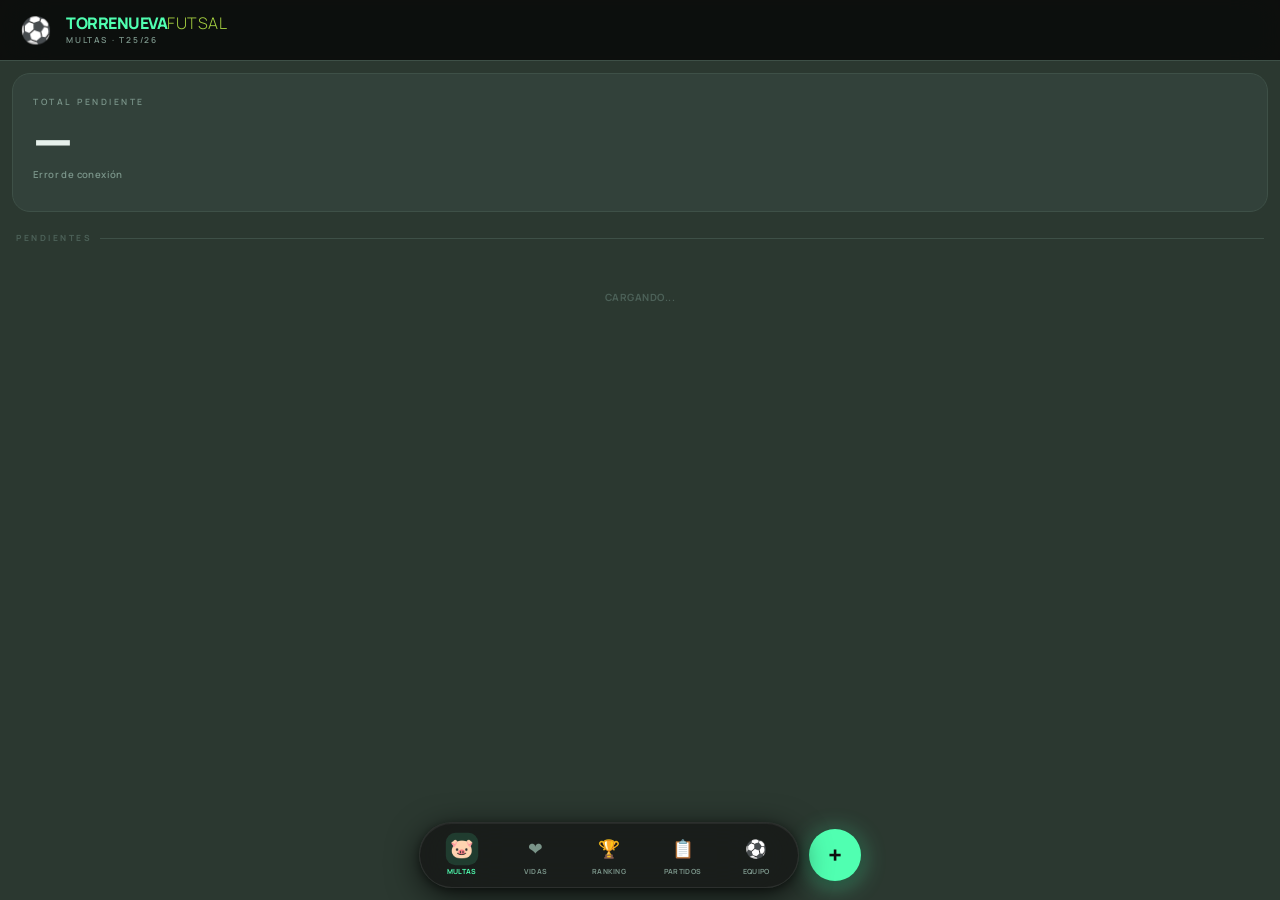
==== commit 45828c1a: "Add new features" ====
--- a/index.html
+++ b/index.html
@@ -15,18 +15,7 @@
 <link rel="preconnect" href="https://fonts.googleapis.com">
 <link href="https://fonts.googleapis.com/css2?family=Manrope:wght@200;300;400;500;600;700;800&display=swap" rel="stylesheet">
 <style>
-/*
-  PALETA
-  Cards:   #50ffb1  #4fb286  #3c896d  #546d64  #4d685a
-  Fondo:   #2a3830  (verde grisáceo oscuro — un tono más oscuro que las cards)
-  Superf:  #313f37  #39473e
-  Acento:  #50ffb1  (el más claro de las cards)
-  Positivo:#50ffb1
-  Urg ×2:  #FF6B6B  (rojo claro, contraste garantizado sobre cualquier card)
-  Urg ×4:  #FF2D55  (granate intenso)
-*/
 :root {
-  /* Fondo: un tono más oscuro que las cards, verde grisáceo */
   --bg:    #2b3830;
   --bg1:   #32413a;
   --bg2:   #3a4a42;
@@ -36,10 +25,10 @@
   --sub:   #7a9489;
   --sub2:  #4c6158;
 
-  --yel:  #50ffb1;   /* acento — el más brillante de la paleta */
+  --yel:  #50ffb1;
   --grn:  #50ffb1;
-  --warm: #FF6B6B;   /* ×2 — rojo claro */
-  --red:  #FF2D55;   /* ×4 — granate intenso */
+  --warm: #FF6B6B;
+  --red:  #FF2D55;
 
   --yel-a: rgba(80,255,177,.14);
   --grn-a: rgba(80,255,177,.11);
@@ -50,7 +39,6 @@
   --rc:   15px;
   --rs:   10px;
 
-  /* Card colors — exactamente los 5 del usuario */
   --c0: #50ffb1;
   --c1: #4fb286;
   --c2: #3c896d;
@@ -68,11 +56,9 @@
   -webkit-font-smoothing:antialiased;
 }
 button{font-family:inherit;cursor:pointer}
-input,select{font-family:inherit}
-
-/* ══════════════════════════════════
-   HEADER
-══════════════════════════════════ */
+input,select,textarea{font-family:inherit}
+
+/* ══ HEADER ══ */
 .hdr{
   position:sticky;top:0;z-index:90;
   background:rgba(10,10,10,.88);
@@ -83,273 +69,124 @@
   padding-top:max(12px, env(safe-area-inset-top, 12px));
   display:flex;align-items:center;gap:12px;
 }
-.logo{
-  width:36px;height:36px;flex-shrink:0;
-  font-size:1.6rem;line-height:1;
-  display:flex;align-items:center;justify-content:center;
-}
+.logo{width:36px;height:36px;flex-shrink:0;font-size:1.6rem;line-height:1;display:flex;align-items:center;justify-content:center;}
 .logo img{width:36px;height:36px;border-radius:9px;object-fit:cover;display:block}
 .hdr-brand{flex:1;min-width:0}
-.brand-line{
-  font-size:1rem;line-height:1;
-  white-space:nowrap;overflow:hidden;text-overflow:ellipsis;
-}
+.brand-line{font-size:1rem;line-height:1;white-space:nowrap;overflow:hidden;text-overflow:ellipsis;}
 .b1{color:var(--yel);font-weight:800;letter-spacing:-.5px}
 .b2{color:rgba(203,255,77,.8);font-weight:300;letter-spacing:.6px}
 .brand-sub{font-size:.52rem;color:var(--sub);margin-top:3px;letter-spacing:1.8px;text-transform:uppercase;font-weight:600}
-.admin-badge{
-  display:none;background:var(--yel-a);border:1px solid rgba(240,236,87,.25);
+.user-badge{
+  display:none;background:var(--yel-a);border:1px solid rgba(80,255,177,.25);
   border-radius:100px;padding:5px 12px;font-size:.65rem;font-weight:700;
   color:var(--yel);flex-shrink:0;align-items:center;gap:5px;cursor:pointer;
-  letter-spacing:.2px;
-}
-.admin-badge.on{display:flex}
-.admin-badge .x{opacity:.4;margin-left:1px}
-
-/* ══════════════════════════════════
-   HERO
-══════════════════════════════════ */
-.hero{
-  margin:12px;border-radius:var(--r);
-  background:var(--bg1);
-  padding:22px 20px 17px;
-  border:1px solid var(--bor);
-}
+  letter-spacing:.2px;max-width:130px;overflow:hidden;text-overflow:ellipsis;white-space:nowrap;
+}
+.user-badge.on{display:flex}
+.user-badge .x{opacity:.4;margin-left:1px;flex-shrink:0}
+
+/* ══ HERO ══ */
+.hero{margin:12px;border-radius:var(--r);background:var(--bg1);padding:22px 20px 17px;border:1px solid var(--bor);}
 .hero-lbl{font-size:.54rem;color:var(--sub);text-transform:uppercase;letter-spacing:2.5px;font-weight:600}
-.hero-amt{
-  font-size:3.2rem;font-weight:800;color:var(--txt);
-  line-height:1;margin:6px 0 3px;letter-spacing:-2.5px;
-}
+.hero-amt{font-size:3.2rem;font-weight:800;color:var(--txt);line-height:1;margin:6px 0 3px;letter-spacing:-2.5px;}
 .hero-amt .eur{color:var(--yel);font-weight:300;font-size:2rem}
 .hero-cnt{font-size:.6rem;color:var(--sub);font-weight:600;letter-spacing:.4px}
 .pills{display:flex;gap:6px;margin-top:13px;flex-wrap:wrap}
-.pill{
-  background:var(--bg2);border:1px solid var(--bor);border-radius:100px;
-  padding:4px 11px;font-size:.62rem;font-weight:600;color:var(--sub);
-  display:flex;align-items:center;gap:4px;
-}
+.pill{background:var(--bg2);border:1px solid var(--bor);border-radius:100px;padding:4px 11px;font-size:.62rem;font-weight:600;color:var(--sub);display:flex;align-items:center;gap:4px;}
 .pill b{color:var(--txt)}
-.pill.g{background:var(--grn-a);border-color:rgba(203,255,77,.2);color:var(--grn)}
+.pill.g{background:var(--grn-a);border-color:rgba(80,255,177,.2);color:var(--grn)}
 .pill.g b{color:var(--grn)}
 .pill.y{background:var(--yel-a);border-color:rgba(240,236,87,.2);color:var(--yel)}
 .pill.y b{color:var(--yel)}
 
-/* ══════════════════════════════════
-   SECTION LABELS
-══════════════════════════════════ */
-.sec{
-  font-size:.53rem;color:var(--sub2);font-weight:700;
-  text-transform:uppercase;letter-spacing:2.5px;
-  padding:0 16px;margin:20px 0 10px;
-  display:flex;align-items:center;gap:8px;
-}
+/* ══ SECTION LABELS ══ */
+.sec{font-size:.53rem;color:var(--sub2);font-weight:700;text-transform:uppercase;letter-spacing:2.5px;padding:0 16px;margin:20px 0 10px;display:flex;align-items:center;gap:8px;}
 .sec::after{content:'';flex:1;height:1px;background:var(--bor)}
 
-/* ══════════════════════════════════
-   PLAYER CARDS
-   Tarjetas con color de fondo de la paleta (texto oscuro)
-   Borde completo para urgencia
-══════════════════════════════════ */
+/* ══ PLAYER CARDS ══ */
 .cards-wrap{padding:0 12px}
-
-.pc{
-  border-radius:var(--rc);
-  overflow:hidden;
-  margin-bottom:12px;
-  border:2px solid transparent;
-  box-shadow:0 1px 3px rgba(0,0,0,.4);
-  transition:transform .12s;
-}
+.pc{border-radius:var(--rc);overflow:hidden;margin-bottom:12px;border:2px solid transparent;box-shadow:0 1px 3px rgba(0,0,0,.4);transition:transform .12s;}
 .pc:active{transform:scale(.984)}
-
-/* Cada color de tarjeta */
-.pc.c0{background:var(--c0)}
-.pc.c1{background:var(--c1)}
-.pc.c2{background:var(--c2)}
-.pc.c3{background:var(--c3)}
-.pc.c4{background:var(--c4)}
-
-/* c0, c1 claras → texto oscuro; c2–c4 más oscuras → texto claro */
-.pc.c0 .dim,.pc.c1 .dim,.pc.c5 .dim{color:rgba(15,35,25,.45)}
+.pc.c0{background:var(--c0)}.pc.c1{background:var(--c1)}.pc.c2{background:var(--c2)}.pc.c3{background:var(--c3)}.pc.c4{background:var(--c4)}
+
+.pc.c0 .dim,.pc.c1 .dim{color:rgba(15,35,25,.45)}
 .pc.c2 .dim,.pc.c3 .dim,.pc.c4 .dim{color:rgba(220,240,230,.4)}
-.pc.c0 .pc-name,.pc.c1 .pc-name,.pc.c5 .pc-name{color:#0d2218}
+.pc.c0 .pc-name,.pc.c1 .pc-name{color:#0d2218}
 .pc.c2 .pc-name,.pc.c3 .pc-name,.pc.c4 .pc-name{color:#e8f5ee}
-.pc.c0 .pc-tot,.pc.c1 .pc-tot,.pc.c5 .pc-tot{color:#0d2218}
+.pc.c0 .pc-tot,.pc.c1 .pc-tot{color:#0d2218}
 .pc.c2 .pc-tot,.pc.c3 .pc-tot,.pc.c4 .pc-tot{color:#e8f5ee}
-.pc.c0 .pc-hdr,.pc.c1 .pc-hdr,.pc.c5 .pc-hdr{border-bottom-color:rgba(0,0,0,.1)}
+.pc.c0 .pc-hdr,.pc.c1 .pc-hdr{border-bottom-color:rgba(0,0,0,.1)}
 .pc.c2 .pc-hdr,.pc.c3 .pc-hdr,.pc.c4 .pc-hdr{border-bottom-color:rgba(255,255,255,.08)}
-.pc.c0 .fc,.pc.c1 .fc,.pc.c5 .fc{background:rgba(0,0,0,.07);border-color:rgba(0,0,0,.06)}
+.pc.c0 .fc,.pc.c1 .fc{background:rgba(0,0,0,.07);border-color:rgba(0,0,0,.06)}
 .pc.c2 .fc,.pc.c3 .fc,.pc.c4 .fc{background:rgba(0,0,0,.15);border-color:rgba(255,255,255,.05)}
-.pc.c0 .fc-amt,.pc.c1 .fc-amt,.pc.c5 .fc-amt{color:#0d2218}
+.pc.c0 .fc-amt,.pc.c1 .fc-amt{color:#0d2218}
 .pc.c2 .fc-amt,.pc.c3 .fc-amt,.pc.c4 .fc-amt{color:#e8f5ee}
-.pc.c0 .fc-rsn,.pc.c1 .fc-rsn,.pc.c5 .fc-rsn{color:rgba(15,35,25,.5)}
+.pc.c0 .fc-rsn,.pc.c1 .fc-rsn{color:rgba(15,35,25,.5)}
 .pc.c2 .fc-rsn,.pc.c3 .fc-rsn,.pc.c4 .fc-rsn{color:rgba(220,240,230,.45)}
-.pc.c0 .fc-bot,.pc.c1 .fc-bot,.pc.c5 .fc-bot{color:rgba(15,35,25,.4)}
+.pc.c0 .fc-bot,.pc.c1 .fc-bot{color:rgba(15,35,25,.4)}
 .pc.c2 .fc-bot,.pc.c3 .fc-bot,.pc.c4 .fc-bot{color:rgba(220,240,230,.38)}
-.pc.c0 .pbtn,.pc.c1 .pbtn,.pc.c5 .pbtn{border-color:rgba(0,0,0,.18);background:rgba(0,0,0,.07);color:#0d2218}
+.pc.c0 .pbtn,.pc.c1 .pbtn{border-color:rgba(0,0,0,.18);background:rgba(0,0,0,.07);color:#0d2218}
 .pc.c2 .pbtn,.pc.c3 .pbtn,.pc.c4 .pbtn{border-color:rgba(255,255,255,.2);background:rgba(255,255,255,.06);color:#e8f5ee}
-.pc.c0 .dbtn,.pc.c1 .dbtn,.pc.c5 .dbtn{border-color:rgba(0,0,0,.1);color:rgba(0,0,0,.3)}
+.pc.c0 .dbtn,.pc.c1 .dbtn{border-color:rgba(0,0,0,.1);color:rgba(0,0,0,.3)}
 .pc.c2 .dbtn,.pc.c3 .dbtn,.pc.c4 .dbtn{border-color:rgba(255,255,255,.1);color:rgba(255,255,255,.28)}
 
-/* Borde completo de urgencia — 4 lados */
 .pc.w2{border-color:#FF6B6B !important}
 .pc.w4{border-color:#C0143C !important}
 
-/* Header card */
-.pc-hdr{
-  display:flex;align-items:center;gap:12px;
-  padding:14px 14px 10px;
-  border-bottom:1px solid rgba(0,0,0,.1);
-}
+.pc-hdr{display:flex;align-items:center;gap:12px;padding:14px 14px 10px;border-bottom:1px solid rgba(0,0,0,.1);}
 .pc-em{font-size:2rem;line-height:1;flex-shrink:0}
 .pc-info{flex:1;min-width:0}
 .pc-name{font-size:1rem;font-weight:800;letter-spacing:-.35px;white-space:nowrap;overflow:hidden;text-overflow:ellipsis}
 .pc-meta{font-size:.57rem;font-weight:600;margin-top:3px;display:flex;align-items:center;gap:7px;color:rgba(15,15,15,.45)}
 .pc-meta .lv{color:#217a40}
 .pc-tot{font-size:1.55rem;font-weight:800;letter-spacing:-1.5px;flex-shrink:0}
-
-/* Grid 2 columnas */
 .pc-grid{display:grid;grid-template-columns:1fr 1fr;gap:6px;padding:9px}
 
-/* Tarjeta multa pequeña */
-.fc{
-  border-radius:var(--rs);
-  padding:9px 10px;
-  display:flex;flex-direction:column;gap:3px;
-  background:rgba(0,0,0,.07);
-  border:1.5px solid transparent;
-}
-
-/* ── CAMBIO: bordes urgentes más visibles ── */
+.fc{border-radius:var(--rs);padding:9px 10px;display:flex;flex-direction:column;gap:3px;background:rgba(0,0,0,.07);border:1.5px solid transparent;}
 .fc.f2{border-color:#FF6B6B}
 .fc.f4{border-color:#C0143C}
-
 .fc-amt{font-size:1.2rem;font-weight:800;letter-spacing:-.8px;line-height:1}
-
-/* ── CAMBIO: colores de importe con contraste garantizado sobre cualquier card ── */
-.fc-amt.or{color:#FF6B6B}   /* ×2 — rojo claro, legible sobre c0–c4 */
-.fc-amt.rd{color:#FF2D55}   /* ×4 — granate intenso */
-
+.fc-amt.or{color:#FF6B6B}
+.fc-amt.rd{color:#FF2D55}
 .fc-rsn{font-size:.68rem;font-weight:500;color:rgba(15,15,15,.5);display:-webkit-box;-webkit-line-clamp:2;-webkit-box-orient:vertical;overflow:hidden;line-height:1.3}
 .fc-bot{font-size:.54rem;font-weight:600;display:flex;align-items:center;justify-content:space-between;margin-top:2px;color:rgba(15,15,15,.4)}
-
-/* ── CAMBIO: badges ×2 y ×4 con fondo semi-opaco blanco + borde de color ── */
 .bdg{font-size:.49rem;padding:1px 5px;border-radius:4px;font-weight:700;letter-spacing:.3px}
-.bdg.x2{
-  background:rgba(255,255,255,.22);
-  color:#FF6B6B;
-  border:1px solid rgba(255,107,107,.5);
-}
-.bdg.x4{
-  background:rgba(255,255,255,.18);
-  color:#FF2D55;
-  border:1px solid rgba(192,20,60,.6);
-}
-
+.bdg.x2{background:rgba(255,255,255,.22);color:#FF6B6B;border:1px solid rgba(255,107,107,.5);}
+.bdg.x4{background:rgba(255,255,255,.18);color:#FF2D55;border:1px solid rgba(192,20,60,.6);}
 .cobro-tag{font-size:.49rem;padding:1px 5px;border-radius:4px;font-weight:700;letter-spacing:.3px;background:rgba(0,0,0,.08);color:rgba(15,15,15,.45)}
 .fc-btns{display:flex;gap:4px;margin-top:6px}
-.pbtn{
-  flex:1;border:1.5px solid rgba(0,0,0,.18);background:rgba(0,0,0,.07);
-  color:#0f0f0f;border-radius:7px;padding:5px 0;
-  font-size:.6rem;font-weight:700;transition:all .1s;
-}
+.pbtn{flex:1;border:1.5px solid rgba(0,0,0,.18);background:rgba(0,0,0,.07);color:#0f0f0f;border-radius:7px;padding:5px 0;font-size:.6rem;font-weight:700;transition:all .1s;}
 .pbtn:active{background:#0f0f0f;color:#f0f0f0;border-color:#0f0f0f}
-.dbtn{
-  background:rgba(0,0,0,.05);border:1.5px solid rgba(0,0,0,.1);
-  color:rgba(0,0,0,.3);border-radius:7px;padding:5px 8px;font-size:.68rem;transition:all .1s;
-}
+.dbtn{background:rgba(0,0,0,.05);border:1.5px solid rgba(0,0,0,.1);color:rgba(0,0,0,.3);border-radius:7px;padding:5px 8px;font-size:.68rem;transition:all .1s;}
 .dbtn:active{background:rgba(160,32,32,.15);border-color:var(--red);color:var(--red)}
 
-/* ══════════════════════════════════
-   iOS 26-STYLE FLOATING TABBAR
-   Píldora flotante con blur, igual
-   que el diseño original de esta app
-══════════════════════════════════ */
-.nav-wrap{
-  position:fixed;bottom:0;left:0;right:0;z-index:100;
-  display:flex;align-items:center;justify-content:center;gap:10px;
-  padding:8px 20px;
-  padding-bottom:max(12px, calc(var(--safe) + 6px));
-  pointer-events:none;
-}
-/* Píldora central */
-.bnav{
-  display:flex;flex:1;max-width:340px;
-  background:rgba(22,22,22,.82);
-  backdrop-filter:blur(40px) saturate(180%) brightness(1.15);
-  -webkit-backdrop-filter:blur(40px) saturate(180%) brightness(1.15);
-  border:1px solid rgba(255,255,255,.08);
-  border-radius:100px;
-  padding:5px;
-  box-shadow:
-    0 8px 32px rgba(0,0,0,.7),
-    0 2px 8px rgba(0,0,0,.4),
-    inset 0 1px 0 rgba(255,255,255,.06);
-  pointer-events:all;
-}
-.ni{
-  flex:1;display:flex;flex-direction:column;align-items:center;gap:2px;
-  background:transparent;border:none;color:var(--sub);
-  padding:6px 2px;border-radius:100px;
-  transition:color .18s;
-}
-.ni .ic{
-  width:30px;height:30px;border-radius:9px;
-  display:flex;align-items:center;justify-content:center;
-  font-size:1.1rem;line-height:1;
-  transition:transform .18s, background .18s;
-}
-.ni .lb{
-  font-size:.48rem;font-weight:700;letter-spacing:.3px;
-  text-transform:uppercase;transition:color .18s;color:inherit;
-}
-/* Estado activo */
+/* ══ TABBAR ══ */
+.nav-wrap{position:fixed;bottom:0;left:0;right:0;z-index:100;display:flex;align-items:center;justify-content:center;gap:10px;padding:8px 20px;padding-bottom:max(12px, calc(var(--safe) + 6px));pointer-events:none;}
+.bnav{display:flex;flex:1;max-width:380px;background:rgba(22,22,22,.82);backdrop-filter:blur(40px) saturate(180%) brightness(1.15);-webkit-backdrop-filter:blur(40px) saturate(180%) brightness(1.15);border:1px solid rgba(255,255,255,.08);border-radius:100px;padding:5px;box-shadow:0 8px 32px rgba(0,0,0,.7),0 2px 8px rgba(0,0,0,.4),inset 0 1px 0 rgba(255,255,255,.06);pointer-events:all;}
+.ni{flex:1;display:flex;flex-direction:column;align-items:center;gap:2px;background:transparent;border:none;color:var(--sub);padding:6px 2px;border-radius:100px;transition:color .18s;}
+.ni .ic{width:30px;height:30px;border-radius:9px;display:flex;align-items:center;justify-content:center;font-size:1.1rem;line-height:1;transition:transform .18s, background .18s;}
+.ni .lb{font-size:.44rem;font-weight:700;letter-spacing:.3px;text-transform:uppercase;transition:color .18s;color:inherit;}
 .ni.on{color:var(--yel)}
 .ni.on .ic{background:var(--yel-a);transform:scale(1.08)}
 .ni.on .lb{color:var(--yel)}
 .ni:active .ic{transform:scale(.84)}
-
-/* FAB — botón más aparte de la píldora */
-.fab{
-  width:52px;height:52px;border-radius:50%;border:none;
-  background:var(--yel);color:#0f0f0f;
-  font-size:1.55rem;font-weight:800;line-height:1;
-  display:flex;align-items:center;justify-content:center;
-  box-shadow:
-    0 4px 24px rgba(240,236,87,.45),
-    0 2px 8px rgba(0,0,0,.5);
-  pointer-events:all;flex-shrink:0;
-  transition:transform .1s, box-shadow .15s;
-}
-.fab:active{transform:scale(.87);box-shadow:0 2px 12px rgba(240,236,87,.3)}
-
-/* ══════════════════════════════════
-   PAGES
-══════════════════════════════════ */
+.fab{width:52px;height:52px;border-radius:50%;border:none;background:var(--yel);color:#0f0f0f;font-size:1.55rem;font-weight:800;line-height:1;display:flex;align-items:center;justify-content:center;box-shadow:0 4px 24px rgba(80,255,177,.45),0 2px 8px rgba(0,0,0,.5);pointer-events:all;flex-shrink:0;transition:transform .1s, box-shadow .15s;}
+.fab:active{transform:scale(.87);box-shadow:0 2px 12px rgba(80,255,177,.3)}
+
+/* ══ PAGES ══ */
 .pg{display:none;animation:pgIn .16s ease}
 .pg.on{display:block}
 @keyframes pgIn{from{opacity:0;transform:translateY(5px)}to{opacity:1;transform:translateY(0)}}
 
-/* ══════════════════════════════════
-   RANKING
-══════════════════════════════════ */
+/* ══ RANKING ══ */
 .rksec{margin:0 12px 12px}
-.rkhead{
-  background:var(--bg2);border-radius:var(--r) var(--r) 0 0;
-  border:1px solid var(--bor);border-bottom:none;
-  padding:10px 16px;font-size:.54rem;color:var(--sub);
-  text-transform:uppercase;letter-spacing:2px;font-weight:700;
-  display:flex;align-items:center;gap:6px;
-}
+.rkhead{background:var(--bg2);border-radius:var(--r) var(--r) 0 0;border:1px solid var(--bor);border-bottom:none;padding:10px 16px;font-size:.54rem;color:var(--sub);text-transform:uppercase;letter-spacing:2px;font-weight:700;display:flex;align-items:center;gap:6px;}
 .rkhead .dot{width:5px;height:5px;border-radius:50%;background:var(--yel);flex-shrink:0}
-.rklist{
-  background:var(--bg1);border-radius:0 0 var(--r) var(--r);
-  overflow:hidden;border:1px solid var(--bor);border-top:none;
-}
+.rklist{background:var(--bg1);border-radius:0 0 var(--r) var(--r);overflow:hidden;border:1px solid var(--bor);border-top:none;}
 .rkrow{display:flex;align-items:center;gap:10px;padding:11px 16px;border-bottom:1px solid var(--bor)}
 .rkrow:last-child{border-bottom:none}
 .rkpos{font-size:.67rem;font-weight:700;width:16px;text-align:center;flex-shrink:0;color:var(--sub2)}
-.rkpos.g{color:var(--yel)}.rkpos.s{color:#4a4a4a}.rkpos.b{color:var(--sub2)}
+.rkpos.g{color:var(--yel)}.rkpos.s{color:#c0c0c0}.rkpos.b{color:#cd7f32}
 .rkem{font-size:1.05rem;flex-shrink:0}
 .rknm{flex:1;font-size:.83rem;font-weight:700}
 .rkam{font-size:.9rem;font-weight:700;color:var(--red)}
@@ -358,14 +195,62 @@
 .cc-em{font-size:1.4rem}
 .cc-nm{font-size:.54rem;font-weight:700;color:var(--grn);margin-top:5px;letter-spacing:.3px;text-transform:uppercase}
 
-/* ══════════════════════════════════
-   VIDAS
-══════════════════════════════════ */
+/* ══ MVP SECTION ══ */
+.mvp-hero{
+  margin:0 12px 12px;
+  background:linear-gradient(135deg, rgba(80,255,177,.12) 0%, rgba(80,255,177,.04) 100%);
+  border:1px solid rgba(80,255,177,.25);
+  border-radius:var(--r);
+  padding:20px;
+  position:relative;
+  overflow:hidden;
+}
+.mvp-hero::before{
+  content:'🏆';font-size:5rem;
+  position:absolute;right:-10px;top:-10px;opacity:.07;line-height:1;
+}
+.mvp-hero-lbl{font-size:.5rem;color:var(--yel);text-transform:uppercase;letter-spacing:3px;font-weight:700;margin-bottom:10px}
+.mvp-hero-name{font-size:1.8rem;font-weight:800;letter-spacing:-.8px;line-height:1;color:var(--txt)}
+.mvp-hero-pts{font-size:.65rem;color:var(--sub);font-weight:600;margin-top:4px}
+.mvp-hero-pts b{color:var(--yel)}
+.mvp-hero-match{font-size:.6rem;color:var(--sub2);margin-top:8px;font-weight:600}
+.mvp-co{display:flex;gap:10px;margin-top:6px}
+.mvp-co-item{flex:1;background:rgba(80,255,177,.08);border:1px solid rgba(80,255,177,.15);border-radius:12px;padding:10px;text-align:center}
+.mvp-co-em{font-size:1.4rem}
+.mvp-co-nm{font-size:.65rem;font-weight:800;color:var(--txt);margin-top:4px}
+.mvp-co-pts{font-size:.55rem;color:var(--yel);font-weight:600}
+
+.mvp-podium{margin:0 12px 8px;display:grid;grid-template-columns:1fr 1fr 1fr;gap:6px}
+.mvp-pod-card{background:var(--bg1);border:1px solid var(--bor);border-radius:var(--rc);padding:10px 6px;text-align:center}
+.mvp-pod-card.p1{border-color:rgba(80,255,177,.3);background:rgba(80,255,177,.06)}
+.mvp-pod-pos{font-size:.5rem;font-weight:700;letter-spacing:1px;text-transform:uppercase;color:var(--sub2);margin-bottom:5px}
+.mvp-pod-card.p1 .mvp-pod-pos{color:var(--yel)}
+.mvp-pod-em{font-size:1.3rem}
+.mvp-pod-nm{font-size:.6rem;font-weight:800;color:var(--txt);margin-top:3px;white-space:nowrap;overflow:hidden;text-overflow:ellipsis}
+.mvp-pod-pts{font-size:.55rem;color:var(--sub);font-weight:600}
+.mvp-pod-card.p1 .mvp-pod-pts{color:var(--yel)}
+
+.mvp-hist-row{display:flex;align-items:center;gap:10px;padding:10px 16px;border-bottom:1px solid var(--bor)}
+.mvp-hist-row:last-child{border-bottom:none}
+.mvp-hist-em{font-size:1rem;flex-shrink:0}
+.mvp-hist-info{flex:1;min-width:0}
+.mvp-hist-nm{font-size:.8rem;font-weight:700}
+.mvp-hist-match{font-size:.58rem;color:var(--sub);font-weight:600;white-space:nowrap;overflow:hidden;text-overflow:ellipsis}
+.mvp-hist-pts{font-size:.75rem;font-weight:700;color:var(--yel);flex-shrink:0}
+
+/* voting open badge */
+.voting-open-badge{
+  display:inline-flex;align-items:center;gap:5px;
+  background:rgba(255,45,85,.12);border:1px solid rgba(255,45,85,.3);
+  border-radius:100px;padding:4px 10px;
+  font-size:.55rem;font-weight:700;color:var(--red);
+  animation:pulse 2s infinite;
+}
+@keyframes pulse{0%,100%{opacity:1}50%{opacity:.6}}
+
+/* ══ VIDAS ══ */
 .lc-wrap{padding:0 12px}
-.lc{
-  background:var(--bg1);border:1px solid var(--bor);border-radius:var(--rc);
-  display:flex;align-items:center;gap:12px;padding:13px 15px;margin-bottom:7px;
-}
+.lc{background:var(--bg1);border:1px solid var(--bor);border-radius:var(--rc);display:flex;align-items:center;gap:12px;padding:13px 15px;margin-bottom:7px;}
 .lc-em{font-size:1.5rem;flex-shrink:0}
 .lc-nm{flex:1;font-size:.86rem;font-weight:700}
 .lc-eu{font-size:.95rem;font-weight:700;color:var(--grn)}
@@ -380,26 +265,13 @@
 .log-rs{font-size:.65rem;font-weight:500;color:var(--sub);white-space:nowrap;overflow:hidden;text-overflow:ellipsis;margin-top:1px}
 .log-dt{font-size:.55rem;font-weight:600;color:var(--sub2);flex-shrink:0}
 
-/* ══════════════════════════════════
-   EQUIPO
-══════════════════════════════════ */
-.kit-wrap{margin:0 12px;border-radius:var(--rc);overflow:hidden;display:flex;background:var(--bg1);border:1px solid var(--bor)}
-.kit-img{width:88px;height:108px;object-fit:cover;flex-shrink:0}
-.kit-info{padding:13px;flex:1}
-.kit-info h3{font-size:.52rem;color:var(--yel);text-transform:uppercase;letter-spacing:2px;font-weight:700;margin-bottom:7px}
-.kit-rule{font-size:.72rem;color:var(--sub);line-height:1.9;font-weight:500}
-.kit-rule b{color:var(--txt)}
-.rules-box{margin:0 12px;background:var(--bg1);border:1px solid var(--bor);border-radius:var(--rc);overflow:hidden}
-.rule{display:flex;justify-content:space-between;align-items:center;padding:11px 15px;border-bottom:1px solid var(--bor)}
-.rule:last-child{border-bottom:none}
-.rule-nm{font-size:.81rem;font-weight:600}
-.rule-vl{font-size:.81rem;font-weight:700;color:var(--yel)}
-.rule-nt{font-size:.63rem;font-weight:600;color:var(--sub2)}
+/* ══ EQUIPO ══ */
 .pl-box{margin:0 12px;background:var(--bg1);border:1px solid var(--bor);border-radius:var(--rc);overflow:hidden}
 .pl-r{display:flex;align-items:center;gap:10px;padding:11px 14px;border-bottom:1px solid var(--bor)}
 .pl-r:last-child{border-bottom:none}
 .pl-em{font-size:1.15rem;flex-shrink:0}
 .pl-nm{flex:1;font-size:.83rem;font-weight:700}
+.pl-role{font-size:.52rem;font-weight:700;color:var(--sub2);background:var(--bg2);border:1px solid var(--bor);border-radius:4px;padding:2px 6px;text-transform:uppercase;letter-spacing:.5px;flex-shrink:0}
 .pl-lv{font-size:.67rem;font-weight:700;color:var(--grn);margin-right:4px}
 .pl-del{background:transparent;border:1px solid var(--bor);color:var(--sub);border-radius:6px;padding:3px 9px;font-size:.62rem;font-weight:600;transition:all .12s}
 .pl-del:active{border-color:var(--red);color:var(--red)}
@@ -407,95 +279,168 @@
 .add-row input{flex:1;background:var(--bg1);border:1px solid var(--bor);border-radius:10px;color:var(--txt);padding:11px 13px;font-size:.83rem;font-weight:600;outline:none;transition:border-color .15s}
 .add-row input:focus{border-color:var(--yel)}
 .add-row button{background:var(--yel);color:#0f0f0f;border:none;border-radius:10px;padding:11px 15px;font-size:.79rem;font-weight:800;flex-shrink:0}
-.ibox{margin:8px 12px;background:var(--bg1);border:1px solid var(--bor);border-radius:var(--rc);padding:13px 15px}
-.ibox-lbl{font-size:.52rem;color:var(--sub);text-transform:uppercase;letter-spacing:2px;font-weight:700;margin-bottom:5px}
-.ibox-txt{font-size:.74rem;color:var(--sub);line-height:1.75;font-weight:500}
-.ibox-txt b{color:var(--txt)}
-
-/* ══════════════════════════════════
-   MODALS
-══════════════════════════════════ */
+
+/* ══ PARTIDOS ══ */
+.match-card{
+  margin:0 12px 10px;
+  background:var(--bg1);border:1px solid var(--bor);border-radius:var(--rc);
+  overflow:hidden;
+}
+.match-card-head{padding:14px 15px 10px;border-bottom:1px solid var(--bor)}
+.match-jornada{font-size:.5rem;color:var(--sub2);text-transform:uppercase;letter-spacing:2px;font-weight:700;margin-bottom:4px}
+.match-rival{font-size:1rem;font-weight:800;letter-spacing:-.3px;line-height:1.2}
+.match-meta{display:flex;align-items:center;gap:8px;margin-top:6px;flex-wrap:wrap}
+.match-date{font-size:.62rem;color:var(--sub);font-weight:600}
+.match-loc{font-size:.58rem;font-weight:700;padding:2px 8px;border-radius:100px;background:var(--bg2);border:1px solid var(--bor);color:var(--sub)}
+.match-loc.home{background:rgba(80,255,177,.1);border-color:rgba(80,255,177,.25);color:var(--yel)}
+.match-status{font-size:.52rem;font-weight:700;padding:2px 8px;border-radius:100px;}
+.match-status.upcoming{background:rgba(122,148,137,.15);color:var(--sub);border:1px solid var(--bor)}
+.match-status.voting{background:rgba(255,45,85,.12);color:var(--red);border:1px solid rgba(255,45,85,.3);animation:pulse 2s infinite}
+.match-status.closed{background:rgba(80,255,177,.1);color:var(--yel);border:1px solid rgba(80,255,177,.25)}
+.match-card-body{padding:10px 15px}
+.match-convocados-lbl{font-size:.5rem;color:var(--sub2);text-transform:uppercase;letter-spacing:1.5px;font-weight:700;margin-bottom:7px}
+.match-players-list{display:flex;flex-wrap:wrap;gap:5px}
+.match-player-chip{font-size:.6rem;font-weight:600;padding:3px 8px;border-radius:100px;background:var(--bg2);border:1px solid var(--bor);color:var(--txt);display:flex;align-items:center;gap:3px}
+.match-player-chip.gk{border-color:rgba(80,255,177,.3);color:var(--yel)}
+.match-player-chip .cap{color:var(--yel);font-weight:800}
+.match-notes{font-size:.68rem;color:var(--sub);margin-top:10px;line-height:1.6;font-style:italic}
+.match-card-foot{padding:8px 15px;border-top:1px solid var(--bor);display:flex;gap:7px;align-items:center}
+.share-btn{
+  flex:1;background:rgba(80,255,177,.1);border:1px solid rgba(80,255,177,.25);
+  color:var(--yel);border-radius:9px;padding:8px 0;
+  font-size:.65rem;font-weight:700;display:flex;align-items:center;justify-content:center;gap:5px;
+  transition:all .12s;
+}
+.share-btn:active{background:rgba(80,255,177,.2)}
+.vote-btn{
+  flex:1;background:rgba(255,45,85,.1);border:1px solid rgba(255,45,85,.3);
+  color:var(--red);border-radius:9px;padding:8px 0;
+  font-size:.65rem;font-weight:700;display:flex;align-items:center;justify-content:center;gap:5px;
+  transition:all .12s;
+}
+.vote-btn:active{background:rgba(255,45,85,.2)}
+.new-match-btn{
+  display:flex;align-items:center;justify-content:center;gap:8px;
+  margin:0 12px 12px;padding:14px;
+  background:transparent;border:1.5px dashed var(--bor);border-radius:var(--rc);
+  color:var(--sub);font-size:.75rem;font-weight:700;
+  transition:all .15s;
+}
+.new-match-btn:active{border-color:var(--yel);color:var(--yel)}
+
+/* ══ MODALS ══ */
 .ov{display:none;position:fixed;inset:0;z-index:200;background:rgba(0,0,0,.75);backdrop-filter:blur(14px);-webkit-backdrop-filter:blur(14px);align-items:flex-end;justify-content:center}
 .ov.on{display:flex}
 .ov.ctr{align-items:center}
-.sheet{
-  width:100%;max-width:480px;
-  background:var(--bg1);
-  border-top-left-radius:24px;border-top-right-radius:24px;
-  border:1px solid var(--bor);border-bottom:none;
-  padding:10px 20px 26px;
-  padding-bottom:max(28px, calc(var(--safe)+20px));
-  animation:su .22s cubic-bezier(.16,1,.3,1);
-}
+.sheet{width:100%;max-width:480px;background:var(--bg1);border-top-left-radius:24px;border-top-right-radius:24px;border:1px solid var(--bor);border-bottom:none;padding:10px 20px 26px;padding-bottom:max(28px, calc(var(--safe)+20px));animation:su .22s cubic-bezier(.16,1,.3,1);max-height:92dvh;overflow-y:auto;}
 .handle{width:36px;height:4px;background:var(--bg3);border-radius:2px;margin:10px auto 20px}
 @keyframes su{from{transform:translateY(100%)}to{transform:translateY(0)}}
-.mbox{
-  width:88%;max-width:300px;margin:auto;
-  background:var(--bg1);border:1px solid var(--bor);border-radius:22px;
-  padding:28px 22px;text-align:center;
-  box-shadow:0 24px 64px rgba(0,0,0,.6);
-  animation:bi .16s ease;
-}
+.mbox{width:88%;max-width:300px;margin:auto;background:var(--bg1);border:1px solid var(--bor);border-radius:22px;padding:28px 22px;text-align:center;box-shadow:0 24px 64px rgba(0,0,0,.6);animation:bi .16s ease;}
 @keyframes bi{from{opacity:0;transform:scale(.93)}to{opacity:1;transform:scale(1)}}
 .mtit{font-size:.97rem;font-weight:800;margin-bottom:3px;letter-spacing:-.2px}
 .msub{font-size:.68rem;color:var(--sub);margin-bottom:16px;font-weight:500}
 .field{margin-bottom:10px}
 .field label{display:block;font-size:.53rem;color:var(--sub);letter-spacing:1.5px;text-transform:uppercase;font-weight:700;margin-bottom:5px}
-.field select,.field input{
-  width:100%;background:var(--bg);border:1px solid var(--bor);
-  border-radius:10px;color:var(--txt);padding:11px 13px;
-  font-size:.86rem;font-weight:600;outline:none;
-  transition:border-color .15s;-webkit-appearance:none;
-}
-.field select:focus,.field input:focus{border-color:var(--yel)}
+.field select,.field input,.field textarea{width:100%;background:var(--bg);border:1px solid var(--bor);border-radius:10px;color:var(--txt);padding:11px 13px;font-size:.86rem;font-weight:600;outline:none;transition:border-color .15s;-webkit-appearance:none;}
+.field textarea{resize:none;height:70px;line-height:1.5}
+.field select:focus,.field input:focus,.field textarea:focus{border-color:var(--yel)}
 .field select option{background:var(--bg1)}
 .f-row{display:flex;gap:8px}
 .f-row .field{flex:1}
 
-/* Checkbox esMulta */
-.check-row{
-  display:flex;align-items:flex-start;gap:11px;
-  background:var(--bg);border:1px solid var(--bor);border-radius:10px;
-  padding:11px 13px;margin-bottom:10px;cursor:pointer;
-  transition:border-color .15s, background .15s;
-}
-.check-row:has(input:checked){border-color:rgba(240,236,87,.4);background:var(--yel-a)}
-.check-row input[type=checkbox]{
-  width:17px;height:17px;accent-color:var(--yel);flex-shrink:0;
-  margin-top:1px;cursor:pointer;
-}
+/* Checkbox row */
+.check-row{display:flex;align-items:flex-start;gap:11px;background:var(--bg);border:1px solid var(--bor);border-radius:10px;padding:11px 13px;margin-bottom:10px;cursor:pointer;transition:border-color .15s, background .15s;}
+.check-row:has(input:checked){border-color:rgba(80,255,177,.4);background:var(--yel-a)}
+.check-row input[type=checkbox]{width:17px;height:17px;accent-color:var(--yel);flex-shrink:0;margin-top:1px;cursor:pointer;}
 .check-row .cr-info{flex:1}
 .check-row .cr-title{font-size:.8rem;font-weight:700;color:var(--txt)}
 .check-row .cr-sub{font-size:.63rem;font-weight:500;color:var(--sub);margin-top:2px}
 
+/* Equip checkboxes */
+.equip-grid{display:grid;grid-template-columns:1fr 1fr;gap:6px;margin-bottom:10px}
+.equip-item{display:flex;align-items:center;gap:8px;background:var(--bg);border:1px solid var(--bor);border-radius:9px;padding:9px 11px;cursor:pointer;transition:all .12s}
+.equip-item:has(input:checked){border-color:rgba(80,255,177,.35);background:var(--yel-a)}
+.equip-item input{width:15px;height:15px;accent-color:var(--yel);flex-shrink:0;cursor:pointer}
+.equip-item span{font-size:.72rem;font-weight:600;color:var(--txt)}
+.equip-item.locked{opacity:.5;cursor:default}
+
+/* Players checklist in match form */
+.players-checklist{background:var(--bg);border:1px solid var(--bor);border-radius:10px;overflow:hidden;margin-bottom:10px}
+.pcl-section-lbl{font-size:.48rem;color:var(--sub2);text-transform:uppercase;letter-spacing:2px;font-weight:700;padding:7px 12px 4px;background:var(--bg2)}
+.pcl-item{display:flex;align-items:center;gap:10px;padding:9px 12px;border-top:1px solid var(--bor);cursor:pointer;transition:background .1s}
+.pcl-item:first-child{border-top:none}
+.pcl-item:active{background:var(--bg2)}
+.pcl-item input[type=checkbox]{width:16px;height:16px;accent-color:var(--yel);flex-shrink:0;cursor:pointer}
+.pcl-item .pcl-em{font-size:1rem;flex-shrink:0}
+.pcl-item .pcl-nm{flex:1;font-size:.8rem;font-weight:700}
+.pcl-item .cap-toggle{font-size:.58rem;font-weight:700;color:var(--sub2);border:1px solid var(--bor);border-radius:100px;padding:2px 7px;background:transparent;transition:all .12s;cursor:pointer;display:none}
+.pcl-item.selected .cap-toggle{display:block}
+.pcl-item .cap-toggle.active{color:var(--yel);border-color:rgba(80,255,177,.4);background:var(--yel-a)}
+
 .bok{width:100%;background:var(--yel);color:#0f0f0f;border:none;border-radius:11px;padding:13px;font-size:.9rem;font-weight:800;margin-top:8px;letter-spacing:-.1px}
 .bcan{width:100%;background:transparent;color:var(--sub);border:none;padding:9px;font-size:.78rem;font-weight:600;margin-top:3px}
-.lv-prev{
-  background:var(--grn-a);border:1px solid rgba(203,255,77,.2);
-  border-radius:10px;padding:10px 13px;margin-bottom:11px;
-  font-size:.73rem;color:var(--grn);line-height:1.6;font-weight:500;display:none;
-}
+
+.lv-prev{background:var(--grn-a);border:1px solid rgba(80,255,177,.2);border-radius:10px;padding:10px 13px;margin-bottom:11px;font-size:.73rem;color:var(--grn);line-height:1.6;font-weight:500;display:none;}
 .lv-prev b{color:var(--grn)}
 
-/* PIN */
+/* ══ PIN ══ */
 .pin-tit{font-size:.97rem;font-weight:800;margin-bottom:3px}
 .pin-sub{font-size:.62rem;color:var(--sub);margin-bottom:20px;font-weight:600;letter-spacing:.5px}
 .pin-dots{display:flex;justify-content:center;gap:12px;margin-bottom:22px}
-.pin-dot{
-  width:12px;height:12px;border-radius:50%;
-  background:var(--bg3);border:1px solid var(--bor);
-  transition:all .15s;
-}
-.pin-dot.on{background:var(--yel);border-color:var(--yel);box-shadow:0 0 8px rgba(240,236,87,.4)}
+.pin-dot{width:12px;height:12px;border-radius:50%;background:var(--bg3);border:1px solid var(--bor);transition:all .15s;}
+.pin-dot.on{background:var(--yel);border-color:var(--yel);box-shadow:0 0 8px rgba(80,255,177,.4)}
 .pin-grid{display:grid;grid-template-columns:repeat(3,1fr);gap:8px}
-.pk{
-  background:var(--bg2);border:1px solid var(--bor);border-radius:12px;
-  padding:14px;font-size:1.15rem;color:var(--txt);font-weight:700;transition:all .1s;
-}
+.pk{background:var(--bg2);border:1px solid var(--bor);border-radius:12px;padding:14px;font-size:1.15rem;color:var(--txt);font-weight:700;transition:all .1s;}
 .pk:active{background:var(--yel);color:#0f0f0f;border-color:var(--yel)}
 .pk.del{color:var(--sub);font-size:.86rem}
 .pin-err{font-size:.62rem;color:var(--red);margin-top:10px;height:14px;letter-spacing:.5px;font-weight:600}
 .pin-cancel{background:transparent;border:none;color:var(--sub);font-size:.73rem;font-weight:600;margin-top:13px;width:100%}
+
+/* Action selector after login */
+.action-grid{display:grid;gap:8px;margin-top:4px}
+.action-btn{
+  display:flex;align-items:center;gap:12px;
+  background:var(--bg2);border:1px solid var(--bor);border-radius:12px;
+  padding:14px 15px;color:var(--txt);font-size:.82rem;font-weight:700;
+  transition:all .12s;text-align:left;
+}
+.action-btn:active{background:var(--bg3);border-color:var(--yel)}
+.action-btn .a-ic{font-size:1.3rem;flex-shrink:0}
+.action-btn .a-lbl{flex:1}
+.action-btn .a-sub{font-size:.6rem;color:var(--sub);font-weight:500;margin-top:1px}
+.action-btn.disabled{opacity:.35;pointer-events:none}
+.logged-as{font-size:.65rem;color:var(--sub);margin-bottom:14px;text-align:center}
+.logged-as b{color:var(--yel)}
+
+/* ══ VOTING MODAL ══ */
+.vote-section-lbl{font-size:.5rem;color:var(--sub2);text-transform:uppercase;letter-spacing:2px;font-weight:700;margin:12px 0 6px}
+.vote-player-row{
+  display:flex;align-items:center;gap:10px;
+  background:var(--bg);border:1.5px solid var(--bor);border-radius:10px;
+  padding:10px 12px;margin-bottom:6px;cursor:pointer;transition:all .12s;
+}
+.vote-player-row.selected-1{border-color:var(--yel);background:rgba(80,255,177,.08)}
+.vote-player-row.selected-2{border-color:#4fc3f7;background:rgba(79,195,247,.08)}
+.vote-player-row.selected-3{border-color:#ff9800;background:rgba(255,152,0,.08)}
+.vote-rank-badge{width:22px;height:22px;border-radius:50%;display:flex;align-items:center;justify-content:center;font-size:.6rem;font-weight:800;flex-shrink:0;border:1.5px solid var(--bor);background:var(--bg2);color:var(--sub)}
+.vote-player-row.selected-1 .vote-rank-badge{background:var(--yel);color:#0f0f0f;border-color:var(--yel)}
+.vote-player-row.selected-2 .vote-rank-badge{background:#4fc3f7;color:#0f0f0f;border-color:#4fc3f7}
+.vote-player-row.selected-3 .vote-rank-badge{background:#ff9800;color:#0f0f0f;border-color:#ff9800}
+.vote-em{font-size:1rem;flex-shrink:0}
+.vote-nm{flex:1;font-size:.82rem;font-weight:700}
+.vote-pts-hint{font-size:.55rem;color:var(--sub);font-weight:600;flex-shrink:0}
+
+/* ══ TOAST ══ */
+.toast{
+  position:fixed;bottom:calc(100px + var(--safe));left:50%;transform:translateX(-50%) translateY(20px);
+  background:rgba(30,40,35,.95);border:1px solid var(--bor);
+  border-radius:100px;padding:10px 20px;
+  font-size:.72rem;font-weight:700;color:var(--txt);
+  white-space:nowrap;z-index:999;
+  opacity:0;transition:all .2s;pointer-events:none;
+  backdrop-filter:blur(20px);
+}
+.toast.show{opacity:1;transform:translateX(-50%) translateY(0)}
 
 .empty{text-align:center;color:var(--sub);padding:50px 20px}
 .empty-ic{font-size:2.4rem;margin-bottom:10px;opacity:.3}
@@ -515,8 +460,8 @@
     <div class="brand-line"><span class="b1">TORRENUEVA</span><span class="b2">FUTSAL</span></div>
     <div class="brand-sub">Multas · T25/26</div>
   </div>
-  <div class="admin-badge" id="admin-badge" onclick="logoutAdmin()">
-    🔓 Admin <span class="x">✕</span>
+  <div class="user-badge" id="user-badge" onclick="logoutUser()">
+    <span id="user-badge-txt">Admin</span> <span class="x">✕</span>
   </div>
 </header>
 
@@ -545,6 +490,8 @@
 
 <!-- ── RANKING ── -->
 <div class="pg" id="pg-ranking">
+  <!-- MVP section injected by renderRanking() -->
+  <div id="mvp-section"></div>
   <div class="sec">Temporada 2025/26</div>
   <div class="rksec">
     <div class="rkhead"><div class="dot"></div>más pagado</div>
@@ -564,6 +511,13 @@
   <div style="height:12px"></div>
 </div>
 
+<!-- ── PARTIDOS ── -->
+<div class="pg" id="pg-matches">
+  <div class="sec">Convocatorias</div>
+  <div id="matches-list"><div class="loading">cargando...</div></div>
+  <div style="height:12px"></div>
+</div>
+
 <!-- ── EQUIPO ── -->
 <div class="pg" id="pg-team">
   <div class="sec">Jugadores</div>
@@ -575,7 +529,7 @@
   <div style="height:12px"></div>
 </div>
 
-<!-- ══ TABBAR iOS 26 ══ -->
+<!-- ══ TABBAR ══ -->
 <div class="nav-wrap">
   <nav class="bnav">
     <button class="ni on" onclick="goPage('multas',this)">
@@ -587,6 +541,9 @@
     <button class="ni" onclick="goPage('ranking',this)">
       <div class="ic">🏆</div><span class="lb">Ranking</span>
     </button>
+    <button class="ni" onclick="goPage('matches',this)">
+      <div class="ic">📋</div><span class="lb">Partidos</span>
+    </button>
     <button class="ni" onclick="goPage('team',this)">
       <div class="ic">⚽</div><span class="lb">Equipo</span>
     </button>
@@ -594,11 +551,11 @@
   <button class="fab" onclick="fabTap()">+</button>
 </div>
 
-<!-- ══ PIN ══ -->
+<!-- ══ MODAL: PIN / AUTH ══ -->
 <div class="ov ctr" id="pin-ov">
-  <div class="mbox">
-    <div class="pin-tit">Acceso admin</div>
-    <div class="pin-sub">PIN del capitán</div>
+  <div class="mbox" id="pin-box">
+    <div class="pin-tit">Acceso</div>
+    <div class="pin-sub">Introduce tu código</div>
     <div class="pin-dots">
       <div class="pin-dot" id="d0"></div><div class="pin-dot" id="d1"></div>
       <div class="pin-dot" id="d2"></div><div class="pin-dot" id="d3"></div>
@@ -606,6 +563,16 @@
     <div class="pin-grid" id="pin-grid"></div>
     <div class="pin-err" id="pin-err"></div>
     <button class="pin-cancel" onclick="closePin()">Cancelar</button>
+  </div>
+</div>
+
+<!-- ══ MODAL: ACTION SELECTOR ══ -->
+<div class="ov ctr" id="action-ov">
+  <div class="mbox" style="max-width:340px;width:92%">
+    <div class="pin-tit" id="action-tit">¿Qué quieres hacer?</div>
+    <div class="logged-as" id="action-sub"></div>
+    <div class="action-grid" id="action-grid"></div>
+    <button class="bcan" onclick="closeActionOv()">Cancelar</button>
   </div>
 </div>
 
@@ -636,6 +603,67 @@
   </div>
 </div>
 
+<!-- ══ MODAL: NUEVA CONVOCATORIA ══ -->
+<div class="ov" id="match-ov">
+  <div class="sheet">
+    <div class="handle"></div>
+    <div class="mtit">Nueva convocatoria</div>
+    <div style="height:14px"></div>
+    <div class="f-row">
+      <div class="field"><label>Jornada</label><input type="number" id="m-jornada" min="1" placeholder="20"></div>
+      <div class="field">
+        <label>Local / Visitante</label>
+        <select id="m-home">
+          <option value="1">🏠 Casa</option>
+          <option value="0">✈️ Fuera</option>
+        </select>
+      </div>
+    </div>
+    <div class="field"><label>Rival</label><input type="text" id="m-rival" placeholder="ej: Minaya FS"></div>
+    <div class="f-row">
+      <div class="field"><label>Fecha</label><input type="date" id="m-date"></div>
+      <div class="field"><label>Hora</label><input type="time" id="m-time"></div>
+    </div>
+    <div class="field"><label>Ubicación</label><input type="text" id="m-location" placeholder="ej: pabellón municipal"></div>
+    <div class="field"><label>Notas (opcional)</label><textarea id="m-notes" placeholder="información extra..."></textarea></div>
+
+    <div class="field">
+      <label>Equipación extra</label>
+      <div class="equip-grid">
+        <label class="equip-item locked"><input type="checkbox" checked disabled><span>👕 Polo</span></label>
+        <label class="equip-item locked"><input type="checkbox" checked disabled><span>🩺 Chandal</span></label>
+        <label class="equip-item locked"><input type="checkbox" checked disabled><span>🎒 Mochila</span></label>
+        <label class="equip-item locked"><input type="checkbox" checked disabled><span>🟡 Peto</span></label>
+        <label class="equip-item locked"><input type="checkbox" checked disabled><span>🦵 Espinilleras</span></label>
+        <label class="equip-item"><input type="checkbox" id="eq-brichogar"><span>👕 Camiseta Brichogar</span></label>
+        <label class="equip-item"><input type="checkbox" id="eq-amarilla"><span>💛 Equipación amarilla</span></label>
+        <label class="equip-item"><input type="checkbox" id="eq-blanca"><span>🤍 Equipación blanca</span></label>
+      </div>
+    </div>
+
+    <div class="field">
+      <label>Convocados</label>
+      <div class="players-checklist" id="match-players-checklist"></div>
+    </div>
+
+    <button class="bok" onclick="saveMatch()">Crear convocatoria</button>
+    <button class="bcan" onclick="closeMatchModal()">Cancelar</button>
+  </div>
+</div>
+
+<!-- ══ MODAL: VOTAR MVP ══ -->
+<div class="ov" id="vote-ov">
+  <div class="sheet">
+    <div class="handle"></div>
+    <div class="mtit">Votar MVP</div>
+    <div class="msub" id="vote-match-lbl"></div>
+    <p style="font-size:.65rem;color:var(--sub);margin-bottom:4px;font-weight:500">Selecciona tus 3 mejores. <b style="color:var(--txt)">1º = 3pts · 2º = 2pts · 3º = 1pt</b></p>
+    <div id="vote-players-list"></div>
+    <button class="bok" id="vote-submit-btn" onclick="submitVote()" style="opacity:.4" disabled>Enviar voto</button>
+    <button class="bcan" onclick="closeVoteOv()">Cancelar</button>
+  </div>
+</div>
+
 <!-- ══ MODAL: PAGAR ══ -->
 <div class="ov ctr" id="pay-ov">
   <div class="mbox">
@@ -651,6 +679,9 @@
   </div>
 </div>
 
+<!-- TOAST -->
+<div class="toast" id="toast"></div>
+
 <script>
 /* ================================================================
    CONFIG
@@ -658,101 +689,143 @@
 const SUPA_URL     = 'https://cmfhosxslodnrxlpifrn.supabase.co';
 const SUPA_KEY     = 'eyJhbGciOiJIUzI1NiIsInR5cCI6IkpXVCJ9.eyJpc3MiOiJzdXBhYmFzZSIsInJlZiI6ImNtZmhvc3hzbG9kbnJ4bHBpZnJuIiwicm9sZSI6ImFub24iLCJpYXQiOjE3NzE2NDY2NTQsImV4cCI6MjA4NzIyMjY1NH0.c4-Zb79UQhshpzQH79gIoro3IBKEliEjBMlhjypa_dc';
 const SEASON_START = new Date('2025-07-01');
-// Colores de tarjeta — rotan por índice de jugador
-const PALETA = ['c0','c1','c2','c3','c4'];
+const PALETA       = ['c0','c1','c2','c3','c4'];
 /* ================================================================ */
 
-let isAdmin=false, pinBuf='', pendingAction=null;
-let players=[], currentPayFine=null, ADMIN_PIN=null;
-window._cached_fines=[];
+/* ── State ── */
+let currentUser  = null; // { name, emoji, role, access_code }
+let players      = [];
+let currentPayFine = null;
+let currentVoteMatch = null;
+let voteSelections   = [null, null, null]; // [rank1, rank2, rank3]
+window._cached_fines   = [];
+window._cached_matches = [];
 
 /* ── Supabase ── */
-async function sb(path,opts={}){
-  const m=opts.method||'GET';
-  const isW=['POST','PATCH','PUT'].includes(m);
-  const h={'apikey':SUPA_KEY,'Authorization':'Bearer '+SUPA_KEY};
+async function sb(path, opts={}) {
+  const m   = opts.method || 'GET';
+  const isW = ['POST','PATCH','PUT'].includes(m);
+  const h   = {'apikey':SUPA_KEY,'Authorization':'Bearer '+SUPA_KEY};
   if(isW){h['Content-Type']='application/json';h['Prefer']='return=representation';}
   if(m==='DELETE') h['Prefer']='return=minimal';
-  Object.assign(h,opts.headers||{});
-  const r=await fetch(SUPA_URL+'/rest/v1/'+path,{...opts,headers:h});
+  Object.assign(h, opts.headers||{});
+  const r = await fetch(SUPA_URL+'/rest/v1/'+path, {...opts, headers:h});
   if(!r.ok){const msg=await r.text().catch(()=>r.statusText);throw new Error(`${r.status}: ${msg}`);}
-  const t=await r.text();return t?JSON.parse(t):[];
-}
-const cfg      = ()     => sb('config?select=value&key=eq.admin_pin');
-const getPlayers=()     => sb('players?active=eq.true&select=id,name,lives,emoji&order=name.asc');
-const getAll   = ()     => sb('multas?order=date.desc');
-const getLog   = ()     => sb('lives_log?order=created_at.desc&limit=60');
-const postFine = d      => sb('multas', {method:'POST',body:JSON.stringify(d)});
-const patchFine= (id,d) => sb(`multas?id=eq.${id}`,  {method:'PATCH',body:JSON.stringify(d)});
-const delFineR = id     => sb(`multas?id=eq.${id}`,  {method:'DELETE'});
-const patchPl  = (id,d) => sb(`players?id=eq.${id}`, {method:'PATCH',body:JSON.stringify(d)});
-const postPl   = name   => sb('players',{method:'POST',body:JSON.stringify({name})});
-const postLog  = d      => sb('lives_log',{method:'POST',body:JSON.stringify(d)});
-
-/* ── Multiplicador ──
-   Solo si esMulta===true:
-   días 0-14 → ×1 | días 15-28 → ×2 | días 29+ → ×4
-── */
+  const t = await r.text(); return t ? JSON.parse(t) : [];
+}
+
+/* DB helpers */
+const getPlayers      = ()      => sb('players?active=eq.true&select=id,name,lives,emoji,role,access_code&order=name.asc');
+const getAll          = ()      => sb('multas?order=date.desc');
+const getLog          = ()      => sb('lives_log?order=created_at.desc&limit=60');
+const getMatches      = ()      => sb('matches?order=date.desc,time.desc');
+const getMatchPlayers = (mid)   => sb(`match_players?match_id=eq.${mid}&select=player_name,is_captain,role`);
+const getVotes        = (mid)   => sb(`mvp_votes?match_id=eq.${mid}`);
+const getAllVotes      = ()      => sb('mvp_votes?select=*');
+const postFine        = d       => sb('multas',      {method:'POST', body:JSON.stringify(d)});
+const patchFine       = (id,d)  => sb(`multas?id=eq.${id}`,     {method:'PATCH', body:JSON.stringify(d)});
+const delFineR        = id      => sb(`multas?id=eq.${id}`,     {method:'DELETE'});
+const patchPl         = (id,d)  => sb(`players?id=eq.${id}`,   {method:'PATCH', body:JSON.stringify(d)});
+const postPl          = name    => sb('players',     {method:'POST', body:JSON.stringify({name})});
+const postLog         = d       => sb('lives_log',   {method:'POST', body:JSON.stringify(d)});
+const postMatch       = d       => sb('matches',     {method:'POST', body:JSON.stringify(d)});
+const postMatchPlayer = d       => sb('match_players',{method:'POST',body:JSON.stringify(d)});
+const postVote        = d       => sb('mvp_votes',   {method:'POST', body:JSON.stringify(d)});
+
+/* ── Match state ── */
+function matchStatus(m) {
+  const start = new Date(`${m.date}T${m.time}`);
+  const now   = Date.now();
+  const diff  = now - start.getTime();
+  if(diff < 2 * 3600000)  return 'upcoming';
+  if(diff < 48 * 3600000) return 'voting';
+  return 'closed';
+}
+function statusLabel(s) {
+  return s === 'upcoming' ? 'Próximo' : s === 'voting' ? 'Votación abierta' : 'Cerrado';
+}
+
+/* ── Multiplicador ── */
 function days(ds){return Math.floor((Date.now()-new Date(ds+'T12:00:00'))/86400000);}
-function mult(f){
-  if(!f.esMulta) return 1;
-  const d=days(f.date);
-  return d>=29?4:d>=15?2:1;
-}
-const eff=f=>{ const base=f.amount-((!f.paid&&f.paid_amount)?parseFloat(f.paid_amount):0); return Math.max(0,base)*mult(f); };
+function mult(f){if(!f.esMulta) return 1;const d=days(f.date);return d>=29?4:d>=15?2:1;}
+const eff = f => {const base=f.amount-((!f.paid&&f.paid_amount)?parseFloat(f.paid_amount):0);return Math.max(0,base)*mult(f);};
 
 /* ── Helpers ── */
-const fmt   =n=>(n%1===0?n:n.toFixed(2))+'€';
-const fmtD  =ds=>new Date(ds+'T12:00:00').toLocaleDateString('es-ES',{day:'numeric',month:'short'});
-const fmtDL =ds=>new Date(ds).toLocaleDateString('es-ES',{day:'numeric',month:'short',hour:'2-digit',minute:'2-digit'});
-const isSeas=ds=>new Date(ds+'T12:00:00')>=SEASON_START;
-const isMon =ds=>{const d=new Date(ds+'T12:00:00'),n=new Date();return d.getMonth()===n.getMonth()&&d.getFullYear()===n.getFullYear();};
-const monName=()=>new Date().toLocaleDateString('es-ES',{month:'long',year:'numeric'});
-const posC  =i=>['g','s','b'][i]||'';
-const lvStr =n=>{if(!n||n<=0)return'';return'❤️'.repeat(Math.floor(n))+(n-Math.floor(n)>0?'🩶':'');};
-const emj   =nm=>{const p=players.find(x=>x.name===nm);return p?.emoji||'👤';};
-const cardC =i=>PALETA[i%PALETA.length];
-const plLv  =nm=>{const p=players.find(x=>x.name===nm);return p?parseFloat(p.lives||0):0;};
-
-/* ── Render principal ── */
-async function render(){
-  let all,pls,log;
-  try{[all,pls,log]=await Promise.all([getAll(),getPlayers(),getLog()]);players=pls;window._cached_fines=all;}
-  catch(e){console.error(e);document.getElementById('h-count').textContent='Error de conexión';return;}
-
-  const pend=all.filter(f=>!f.paid);
-  const paid=all.filter(f=>f.paid);
-  const tot =pend.reduce((s,f)=>s+eff(f),0);
-  const lvT =pls.reduce((s,p)=>s+parseFloat(p.lives||0),0);
-  const dup =pend.filter(f=>mult(f)>1).length;
-
-  document.getElementById('h-total').innerHTML=fmt(tot).replace('€','<span class="eur">€</span>');
-  document.getElementById('h-count').textContent=pend.length+' multa'+(pend.length!==1?'s':'')+' pendiente'+(pend.length!==1?'s':'');
-  document.getElementById('month-lbl').textContent=monName();
-  document.getElementById('h-pills').innerHTML=
+const fmt    = n  => (n%1===0?n:n.toFixed(2))+'€';
+const fmtD   = ds => new Date(ds+'T12:00:00').toLocaleDateString('es-ES',{day:'numeric',month:'short'});
+const fmtDL  = ds => new Date(ds).toLocaleDateString('es-ES',{day:'numeric',month:'short',hour:'2-digit',minute:'2-digit'});
+const isSeas = ds => new Date(ds+'T12:00:00')>=SEASON_START;
+const isMon  = ds => {const d=new Date(ds+'T12:00:00'),n=new Date();return d.getMonth()===n.getMonth()&&d.getFullYear()===n.getFullYear();};
+const monName= ()  => new Date().toLocaleDateString('es-ES',{month:'long',year:'numeric'});
+const posC   = i   => ['g','s','b'][i]||'';
+const lvStr  = n   => {if(!n||n<=0)return'';return'❤️'.repeat(Math.floor(n))+(n-Math.floor(n)>0?'🩶':'');};
+const emj    = nm  => {const p=players.find(x=>x.name===nm);return p?.emoji||'👤';};
+const cardC  = i   => PALETA[i%PALETA.length];
+const plLv   = nm  => {const p=players.find(x=>x.name===nm);return p?parseFloat(p.lives||0):0;};
+const roleOf = nm  => {const p=players.find(x=>x.name===nm);return p?.role||'player';};
+
+/* ── Toast ── */
+function showToast(msg) {
+  const t = document.getElementById('toast');
+  t.textContent = msg; t.classList.add('show');
+  setTimeout(() => t.classList.remove('show'), 2200);
+}
+
+/* ══════════════════════════════════
+   RENDER PRINCIPAL
+══════════════════════════════════ */
+async function render() {
+  let all, pls, log, matches, allVotes;
+  try {
+    [all, pls, log, matches, allVotes] = await Promise.all([
+      getAll(), getPlayers(), getLog(), getMatches(), getAllVotes()
+    ]);
+    players = pls;
+    window._cached_fines   = all;
+    window._cached_matches = matches;
+  } catch(e) {
+    console.error(e);
+    document.getElementById('h-count').textContent='Error de conexión';
+    return;
+  }
+
+  const pend = all.filter(f=>!f.paid);
+  const paid = all.filter(f=>f.paid);
+  const tot  = pend.reduce((s,f)=>s+eff(f),0);
+  const lvT  = pls.reduce((s,p)=>s+parseFloat(p.lives||0),0);
+  const dup  = pend.filter(f=>mult(f)>1).length;
+
+  document.getElementById('h-total').innerHTML = fmt(tot).replace('€','<span class="eur">€</span>');
+  document.getElementById('h-count').textContent = pend.length+' multa'+(pend.length!==1?'s':'')+' pendiente'+(pend.length!==1?'s':'');
+  document.getElementById('month-lbl').textContent = monName();
+  document.getElementById('h-pills').innerHTML =
     `<div class="pill"><b>${pend.filter(f=>isSeas(f.date)).length}</b> esta temporada</div>
      <div class="pill"><b>${paid.filter(f=>isMon(f.paid_at||f.date)).length}</b> pagados este mes</div>
      ${lvT>0?`<div class="pill g"><b>${fmt(lvT)}</b> en vidas</div>`:''}
      ${dup>0?`<div class="pill y"><b>${dup}</b> duplicada${dup!==1?'s':''}</div>`:''}`;
 
-  renderCards(pend,pls);
-  renderLives(pls,log);
-  renderRanking(all,paid,pls);
+  renderCards(pend, pls);
+  renderLives(pls, log);
+  renderRanking(all, paid, pls, matches, allVotes);
+  renderMatches(matches, allVotes);
   renderPlayers(pls);
   rebuildSelect(pls);
+  rebuildMatchPlayersChecklist(pls);
 }
 
 /* ── TARJETAS ── */
-function renderCards(pend,pls){
-  const el=document.getElementById('fines-list');
+function renderCards(pend, pls) {
+  const el = document.getElementById('fines-list');
   if(!pend.length){el.innerHTML='<div class="empty"><div class="empty-ic">🎉</div><p>sin multas pendientes</p></div>';return;}
 
-  const groups={};
+  const groups = {};
   pls.forEach(p=>{groups[p.name]=[];});
   pend.forEach(f=>{if(!groups[f.player])groups[f.player]=[];groups[f.player].push(f);});
 
   let idx=0;
-  el.innerHTML='<div class="cards-wrap">'+
+  const canEdit = currentUser && ['coach','player'].includes(currentUser.role);
+
+  el.innerHTML = '<div class="cards-wrap">'+
     Object.entries(groups).filter(([,ff])=>ff.length>0).map(([player,ff])=>{
       const sorted=[...ff].sort((a,b)=>new Date(b.date)-new Date(a.date));
       const tot=ff.reduce((s,f)=>s+eff(f),0);
@@ -769,11 +842,10 @@
         const cobro=!f.esMulta?`<span class="cobro-tag">cobro</span>`:'';
         const lvsApplied=(!f.paid&&f.paid_amount&&parseFloat(f.paid_amount)>0);
         const lvBadge=lvsApplied?`<span class="cobro-tag" style="background:rgba(0,0,0,.12)">❤️ −${fmt(parseFloat(f.paid_amount))}</span>`:'';
-        // Si hay vidas parciales, mostrar importe original tachado
         const amtHtml=lvsApplied
-          ? `<div class="fc-amt ${ac}">${fmt(e)} <span style="font-size:.65rem;font-weight:500;text-decoration:line-through;opacity:.45">${fmt(f.amount)}</span></div>`
-          : `<div class="fc-amt ${ac}">${fmt(e)}</div>`;
-        const btns=isAdmin?`<div class="fc-btns">
+          ?`<div class="fc-amt ${ac}">${fmt(e)} <span style="font-size:.65rem;font-weight:500;text-decoration:line-through;opacity:.45">${fmt(f.amount)}</span></div>`
+          :`<div class="fc-amt ${ac}">${fmt(e)}</div>`;
+        const btns=canEdit?`<div class="fc-btns">
           <button class="pbtn" onclick="openPayOv('${f.id}')">✓ Pagar</button>
           <button class="dbtn" onclick="delFineAct('${f.id}')">🗑</button>
         </div>`:'';
@@ -803,9 +875,9 @@
   +'</div>';
 }
 
-/* ── Vidas ── */
-function renderLives(pls,log){
-  document.getElementById('lives-list').innerHTML=
+/* ── VIDAS ── */
+function renderLives(pls, log) {
+  document.getElementById('lives-list').innerHTML =
     [...pls].sort((a,b)=>(b.lives||0)-(a.lives||0)).map(p=>{
       const lv=parseFloat(p.lives||0);
       return`<div class="lc">
@@ -814,9 +886,9 @@
         ${lv>0?`<span style="margin-right:5px">${lvStr(lv)}</span><div class="lc-eu">${fmt(lv)}</div>`:`<span class="lc-z">sin vidas</span>`}
       </div>`;
     }).join('');
-  const lel=document.getElementById('log-list');
+  const lel = document.getElementById('log-list');
   if(!log.length){lel.innerHTML='<div class="loading">sin movimientos aún</div>';return;}
-  lel.innerHTML=log.map(l=>`<div class="log-r">
+  lel.innerHTML = log.map(l=>`<div class="log-r">
     <div class="log-d ${l.delta>0?'p':'n'}">${l.delta>0?'+':''}${fmt(l.delta)}</div>
     <div class="log-i">
       <div class="log-nm">${emj(l.player)} ${l.player}</div>
@@ -826,8 +898,107 @@
   </div>`).join('');
 }
 
-/* ── Ranking ── */
-function renderRanking(all,paid,pls){
+/* ── RANKING ── */
+function renderRanking(all, paid, pls, matches, allVotes) {
+  /* MVP section */
+  const closedMatches = matches.filter(m => matchStatus(m) === 'closed');
+  const mvpEl = document.getElementById('mvp-section');
+
+  if(closedMatches.length === 0) {
+    mvpEl.innerHTML = `
+      <div class="sec">🏆 MVP</div>
+      <div style="margin:0 12px 12px">
+        <div class="empty" style="padding:30px 20px;background:var(--bg1);border:1px solid var(--bor);border-radius:var(--rc)">
+          <div class="empty-ic">🏆</div>
+          <p>sin partidos cerrados aún</p>
+        </div>
+      </div>`;
+  } else {
+    /* Build MVP data for all closed matches */
+    const mvpHistory = closedMatches.map(m => {
+      const votes = allVotes.filter(v => v.match_id === m.id);
+      const scores = {};
+      votes.forEach(v => {
+        scores[v.rank1] = (scores[v.rank1]||0) + 3;
+        scores[v.rank2] = (scores[v.rank2]||0) + 2;
+        scores[v.rank3] = (scores[v.rank3]||0) + 1;
+      });
+      const sorted = Object.entries(scores).sort((a,b)=>b[1]-a[1]);
+      const topScore = sorted[0]?.[1] || 0;
+      const mvps = sorted.filter(([,pts])=>pts===topScore).map(([nm])=>nm);
+      const rank1Counts = {};
+      votes.forEach(v => { rank1Counts[v.rank1] = (rank1Counts[v.rank1]||0)+1; });
+      return { match:m, sorted, mvps, topScore, rank1Counts, votes };
+    });
+
+    /* Latest closed match MVP highlight */
+    const latest = mvpHistory[0];
+    let mvpHeroHtml = '';
+    if(latest.votes.length === 0) {
+      mvpHeroHtml = `<div class="mvp-hero">
+        <div class="mvp-hero-lbl">🏆 MVP · Último partido</div>
+        <div class="mvp-hero-name" style="font-size:1rem;color:var(--sub)">Sin votos registrados</div>
+        <div class="mvp-hero-match">${latest.match.rival} · Jornada ${latest.match.jornada||'—'}</div>
+      </div>`;
+    } else if(latest.mvps.length === 1) {
+      mvpHeroHtml = `<div class="mvp-hero">
+        <div class="mvp-hero-lbl">🏆 MVP · Último partido</div>
+        <div class="mvp-hero-name">${emj(latest.mvps[0])} ${latest.mvps[0]}</div>
+        <div class="mvp-hero-pts"><b>${latest.topScore} pts</b> · ${latest.votes.length} votantes</div>
+        <div class="mvp-hero-match">${latest.match.home?'vs':'@'} ${latest.match.rival} · Jornada ${latest.match.jornada||'—'}</div>
+      </div>`;
+    } else {
+      const coItems = latest.mvps.map(nm=>`<div class="mvp-co-item">
+        <div class="mvp-co-em">${emj(nm)}</div>
+        <div class="mvp-co-nm">${nm.split(' ')[0]}</div>
+        <div class="mvp-co-pts">${latest.topScore} pts</div>
+      </div>`).join('');
+      mvpHeroHtml = `<div class="mvp-hero">
+        <div class="mvp-hero-lbl">🏆 Co-MVP · Último partido</div>
+        <div class="mvp-co">${coItems}</div>
+        <div class="mvp-hero-match" style="margin-top:10px">${latest.match.home?'vs':'@'} ${latest.match.rival} · Jornada ${latest.match.jornada||'—'}</div>
+      </div>`;
+    }
+
+    /* Podium top 3 */
+    let podiumHtml = '';
+    if(latest.sorted.length >= 2) {
+      const top3 = latest.sorted.slice(0,3);
+      podiumHtml = `<div class="mvp-podium">` +
+        top3.map(([nm,pts],i)=>`<div class="mvp-pod-card ${i===0?'p1':''}">
+          <div class="mvp-pod-pos">${i===0?'🥇':i===1?'🥈':'🥉'}</div>
+          <div class="mvp-pod-em">${emj(nm)}</div>
+          <div class="mvp-pod-nm">${nm.split(' ')[0]}</div>
+          <div class="mvp-pod-pts">${pts} pts</div>
+        </div>`).join('') +
+        `</div>`;
+    }
+
+    /* History list */
+    const histRows = mvpHistory.map(({match:m, mvps, topScore, votes})=>{
+      if(!votes.length) return '';
+      const nm = mvps.join(' & ');
+      return`<div class="mvp-hist-row">
+        <div class="mvp-hist-em">${mvps.length===1?emj(mvps[0]):'🏆'}</div>
+        <div class="mvp-hist-info">
+          <div class="mvp-hist-nm">${nm}</div>
+          <div class="mvp-hist-match">J${m.jornada||'—'} · ${m.home?'vs':'@'} ${m.rival} · ${fmtD(m.date)}</div>
+        </div>
+        <div class="mvp-hist-pts">${topScore}pts</div>
+      </div>`;
+    }).filter(Boolean).join('');
+
+    mvpEl.innerHTML = `
+      <div class="sec">🏆 MVP</div>
+      ${mvpHeroHtml}
+      ${podiumHtml}
+      <div class="rksec">
+        <div class="rkhead"><div class="dot"></div>historial de MVPs</div>
+        <div class="rklist">${histRows||'<div class="rkrow"><span style="font-size:.62rem;color:var(--sub2);font-weight:600">sin datos aún</span></div>'}</div>
+      </div>`;
+  }
+
+  /* Payment rankings */
   const sp=paid.filter(f=>isSeas(f.date));
   const sT={};sp.forEach(f=>{sT[f.player]=(sT[f.player]||0)+f.amount*(f.paid_mult||1);});
   rkList('rk-season',sT,true);
@@ -841,8 +1012,9 @@
   const clean=pls.filter(p=>!dirty.has(p.name));
   document.getElementById('clean-grid').innerHTML=clean.length
     ?clean.map(p=>`<div class="cc-card"><div class="cc-em">${p.emoji||'👤'}</div><div class="cc-nm">${p.name.split(' ')[0]}</div></div>`).join('')
-    :'<p style="color:var(--sub2);font-size:.62rem;font-weight:700;letter-spacing:.5px;text-transform:uppercase;padding:2px 0">nadie limpio</p>';
-}
+    :'<p style="color:var(--sub2);font-size:.62rem;font-weight:700;letter-spacing:.5px;text-transform:uppercase;padding:2px 0 2px 12px">nadie limpio</p>';
+}
+
 function rkList(id,tots,desc){
   const el=document.getElementById(id);
   const s=Object.entries(tots).filter(([,v])=>v>0).sort((a,b)=>desc?b[1]-a[1]:a[1]-b[1]);
@@ -855,17 +1027,89 @@
   </div>`).join('');
 }
 
-/* ── Equipo ── */
-function renderPlayers(pls){
-  document.getElementById('player-list').innerHTML=pls.map(p=>`
+/* ── PARTIDOS ── */
+async function renderMatches(matches) {
+  const el = document.getElementById('matches-list');
+  const isCoach = currentUser?.role === 'coach';
+
+  let html = '';
+
+  if(isCoach) {
+    html += `<button class="new-match-btn" onclick="openMatchModal()">＋ Nueva convocatoria</button>`;
+  }
+
+  if(!matches.length) {
+    html += `<div class="empty"><div class="empty-ic">📋</div><p>sin convocatorias aún</p></div>`;
+    el.innerHTML = html; return;
+  }
+
+  /* Load match players for all matches concurrently */
+  const matchPlayersMap = {};
+  await Promise.all(matches.map(async m => {
+    try { matchPlayersMap[m.id] = await getMatchPlayers(m.id); }
+    catch { matchPlayersMap[m.id] = []; }
+  }));
+
+  for(const m of matches) {
+    const status  = matchStatus(m);
+    const mps     = matchPlayersMap[m.id] || [];
+    const home    = m.home;
+    const title   = home ? `Torrenueva FS - ${m.rival}` : `${m.rival} - Torrenueva FS`;
+    const timeStr = m.time ? m.time.slice(0,5) : '';
+
+    /* Group: goalkeepers first, then players */
+    const gks      = mps.filter(p=>p.role==='goalkeeper');
+    const outfield = mps.filter(p=>p.role!=='goalkeeper');
+    const allConv  = [...gks,...outfield];
+
+    const chipsHtml = allConv.map(p=>`
+      <div class="match-player-chip ${p.role==='goalkeeper'?'gk':''}">
+        ${emj(p.player_name)} ${p.player_name}${p.is_captain?'<span class="cap"> (c)</span>':''}
+      </div>`).join('');
+
+    const canVote = currentUser && status === 'voting';
+    const alreadyVoted = false; /* will check on open */
+
+    html += `<div class="match-card">
+      <div class="match-card-head">
+        <div class="match-jornada">Jornada ${m.jornada||'—'}</div>
+        <div class="match-rival">${title}</div>
+        <div class="match-meta">
+          <span class="match-date">${fmtD(m.date)}${timeStr?' · '+timeStr:''} · ${m.location||''}</span>
+          <span class="match-loc ${home?'home':''}">${home?'🏠 Casa':'✈️ Fuera'}</span>
+          <span class="match-status ${status}">${statusLabel(status)}</span>
+        </div>
+      </div>
+      <div class="match-card-body">
+        <div class="match-convocados-lbl">${allConv.length} convocados</div>
+        <div class="match-players-list">${chipsHtml||'<span style="font-size:.62rem;color:var(--sub2)">sin convocados</span>'}</div>
+        ${m.notes?`<div class="match-notes">${m.notes}</div>`:''}
+      </div>
+      <div class="match-card-foot">
+        <button class="share-btn" onclick="shareMatch('${m.id}')">📋 Copiar convocatoria</button>
+        ${status==='voting'?`<button class="vote-btn" onclick="openVoteModal('${m.id}')">⭐ Votar MVP</button>`:''}
+      </div>
+    </div>`;
+  }
+
+  el.innerHTML = html;
+}
+
+/* ── EQUIPO ── */
+function renderPlayers(pls) {
+  const isCoach = currentUser?.role === 'coach';
+  const roleLabel = r => r==='coach'?'Entrenador':r==='goalkeeper'?'Portero':r==='staff'?'Staff':'Jugador';
+  document.getElementById('player-list').innerHTML = pls.map(p=>`
     <div class="pl-r">
       <span class="pl-em">${p.emoji||'👤'}</span>
       <div class="pl-nm">${p.name}</div>
+      <span class="pl-role">${roleLabel(p.role||'player')}</span>
       ${parseFloat(p.lives||0)>0?`<span class="pl-lv">❤️ ${fmt(parseFloat(p.lives))}</span>`:''}
-      ${isAdmin?`<button class="pl-del" onclick="delPlayerAct('${p.id}')">Baja</button>`:''}
+      ${isCoach?`<button class="pl-del" onclick="delPlayerAct('${p.id}')">Baja</button>`:''}
     </div>`).join('');
-  document.getElementById('add-player-row').style.display=isAdmin?'flex':'none';
-}
+  document.getElementById('add-player-row').style.display = isCoach ? 'flex' : 'none';
+}
+
 function rebuildSelect(pls){
   const sel=document.getElementById('inp-player');
   const prev=sel.value;
@@ -874,7 +1118,52 @@
   if(prev) sel.value=prev;
 }
 
-/* ── Checkbox label dinámico ── */
+function rebuildMatchPlayersChecklist(pls) {
+  const el = document.getElementById('match-players-checklist');
+  if(!el) return;
+
+  const gks      = pls.filter(p=>p.role==='goalkeeper');
+  const outfield = pls.filter(p=>p.role!=='goalkeeper' && p.role!=='coach' && p.role!=='staff');
+
+  let html = '';
+  if(gks.length) {
+    html += `<div class="pcl-section-lbl">Porteros</div>`;
+    html += gks.map(p=>playerCheckItem(p)).join('');
+  }
+  if(outfield.length) {
+    html += `<div class="pcl-section-lbl">Jugadores</div>`;
+    html += outfield.map(p=>playerCheckItem(p)).join('');
+  }
+  el.innerHTML = html;
+
+  /* Bind toggle logic */
+  el.querySelectorAll('.pcl-item').forEach(row => {
+    const cb  = row.querySelector('input[type=checkbox]');
+    const cap = row.querySelector('.cap-toggle');
+    cb.addEventListener('change', () => {
+      row.classList.toggle('selected', cb.checked);
+      if(!cb.checked && cap) { cap.classList.remove('active'); }
+    });
+    if(cap) {
+      cap.addEventListener('click', e => {
+        e.stopPropagation();
+        /* Only one captain at a time */
+        el.querySelectorAll('.cap-toggle.active').forEach(c=>c.classList.remove('active'));
+        cap.classList.add('active');
+      });
+    }
+  });
+}
+
+function playerCheckItem(p) {
+  return `<div class="pcl-item" data-id="${p.id}" data-name="${p.name}" data-role="${p.role||'player'}">
+    <input type="checkbox">
+    <span class="pcl-em">${p.emoji||'👤'}</span>
+    <span class="pcl-nm">${p.name}</span>
+    <button class="cap-toggle" type="button">(c) Capitán</button>
+  </div>`;
+}
+
 document.getElementById('inp-esMulta').addEventListener('change',function(){
   if(this.checked){
     document.getElementById('esMulta-label').textContent='Es una multa';
@@ -885,7 +1174,411 @@
   }
 });
 
-/* ── Pagar multa ── */
+/* ══════════════════════════════════
+   AUTH — PIN FLOW
+══════════════════════════════════ */
+let pinBuf = '', pinResolve = null;
+
+function openPin() {
+  pinBuf = '';
+  updDots();
+  document.getElementById('pin-err').textContent = '';
+  document.getElementById('pin-ov').classList.add('on');
+}
+function closePin() {
+  document.getElementById('pin-ov').classList.remove('on');
+}
+function updDots() {
+  for(let i=0;i<4;i++) document.getElementById('d'+i).classList.toggle('on', i<pinBuf.length);
+}
+
+async function pinPress(v) {
+  if(v==='del'){pinBuf=pinBuf.slice(0,-1);updDots();return;}
+  if(pinBuf.length>=4) return;
+  pinBuf+=v; updDots();
+  if(pinBuf.length===4) {
+    setTimeout(async ()=>{
+      /* lookup player by access_code */
+      try {
+        const res = await sb(`players?access_code=eq.${pinBuf}&active=eq.true&select=id,name,emoji,role,access_code`);
+        if(res.length) {
+          const p = res[0];
+          currentUser = { id:p.id, name:p.name, emoji:p.emoji||'👤', role:p.role||'player', access_code:p.access_code };
+          closePin();
+          updateUserBadge();
+          render();
+          openActionSelector();
+        } else {
+          document.getElementById('pin-err').textContent='Código incorrecto';
+          pinBuf=''; updDots();
+        }
+      } catch(e) {
+        document.getElementById('pin-err').textContent='Error de conexión';
+        pinBuf=''; updDots();
+      }
+    }, 150);
+  }
+}
+
+function updateUserBadge() {
+  const badge = document.getElementById('user-badge');
+  const txt   = document.getElementById('user-badge-txt');
+  if(currentUser) {
+    txt.textContent = currentUser.emoji + ' ' + currentUser.name.split(' ')[0];
+    badge.classList.add('on');
+  } else {
+    badge.classList.remove('on');
+  }
+}
+
+function logoutUser() {
+  currentUser = null;
+  updateUserBadge();
+  render();
+}
+
+/* ── Build PIN keyboard ── */
+function buildPinGrid() {
+  const grid = document.getElementById('pin-grid');
+  grid.innerHTML = '';
+  [1,2,3,4,5,6,7,8,9,'del',0,'ok'].forEach(k=>{
+    if(k==='ok'){grid.appendChild(document.createElement('div'));return;}
+    const b=document.createElement('button');
+    b.className='pk'+(k==='del'?' del':'');
+    b.textContent=k==='del'?'⌫':String(k);
+    b.onclick=()=>pinPress(String(k));
+    grid.appendChild(b);
+  });
+}
+
+/* ══════════════════════════════════
+   ACTION SELECTOR
+══════════════════════════════════ */
+function openActionSelector() {
+  if(!currentUser) return;
+  const votingMatches = (window._cached_matches||[]).filter(m=>matchStatus(m)==='voting');
+  const hasVoting     = votingMatches.length > 0;
+  const role          = currentUser.role;
+
+  document.getElementById('action-tit').textContent = '¿Qué quieres hacer?';
+  document.getElementById('action-sub').innerHTML = `Conectado como <b>${currentUser.emoji} ${currentUser.name}</b>`;
+
+  const actions = [];
+
+  if(role === 'coach') {
+    actions.push({ ic:'📋', lbl:'Nueva convocatoria', sub:'Crear convocatoria y compartir', fn:'openMatchModal();closeActionOv()' });
+    actions.push({ ic:'🐷', lbl:'Nueva multa', sub:'Registrar una multa a un jugador', fn:'openFineModal();closeActionOv()' });
+  }
+  if(role === 'player' || role === 'goalkeeper') {
+    actions.push({ ic:'🐷', lbl:'Nueva multa', sub:'Registrar una multa a un jugador', fn:'openFineModal();closeActionOv()' });
+  }
+  if(['coach','player','goalkeeper','staff'].includes(role) && hasVoting) {
+    actions.push({ ic:'⭐', lbl:'Votar MVP', sub:`Partido en votación: ${votingMatches[0].rival}`, fn:`openVoteModal('${votingMatches[0].id}');closeActionOv()` });
+  }
+
+  const grid = document.getElementById('action-grid');
+  grid.innerHTML = actions.map(a=>`
+    <button class="action-btn" onclick="${a.fn}">
+      <span class="a-ic">${a.ic}</span>
+      <div class="a-lbl">
+        <div>${a.lbl}</div>
+        <div class="a-sub">${a.sub}</div>
+      </div>
+    </button>`).join('') || `<p style="color:var(--sub);font-size:.72rem;padding:8px 0">Sin acciones disponibles</p>`;
+
+  document.getElementById('action-ov').classList.add('on');
+}
+
+function closeActionOv() {
+  document.getElementById('action-ov').classList.remove('on');
+}
+
+/* FAB */
+function fabTap() {
+  if(currentUser) { openActionSelector(); return; }
+  openPin();
+}
+
+/* ══════════════════════════════════
+   MULTAS
+══════════════════════════════════ */
+function openFineModal() {
+  document.getElementById('inp-date').value=new Date().toISOString().split('T')[0];
+  document.getElementById('inp-amount').value='1';
+  document.getElementById('inp-reason').value='';
+  document.getElementById('inp-esMulta').checked=true;
+  document.getElementById('esMulta-label').textContent='Es una multa';
+  document.getElementById('esMulta-sub').textContent='Duplica a los 15 días si no se paga';
+  document.getElementById('fine-ov').classList.add('on');
+}
+function closeFineModal(){document.getElementById('fine-ov').classList.remove('on');}
+document.getElementById('fine-ov').addEventListener('click',e=>{if(e.target===e.currentTarget)closeFineModal();});
+
+async function addFine(){
+  const p  = document.getElementById('inp-player').value;
+  const a  = parseFloat(document.getElementById('inp-amount').value);
+  const d  = document.getElementById('inp-date').value;
+  const r  = document.getElementById('inp-reason').value.trim();
+  const esM= document.getElementById('inp-esMulta').checked;
+  if(!p) return alert('Selecciona un jugador');
+  if(!a||a<=0) return alert('Importe inválido');
+  if(!d) return alert('Selecciona fecha');
+  try{
+    const [fine] = await postFine({player:p, amount:a, date:d, reason:r, esMulta:esM});
+    const pl  = players.find(x=>x.name===p);
+    const lv  = pl ? parseFloat(pl.lives||0) : 0;
+    if(lv>0){
+      const usar=Math.min(lv,a), resto=parseFloat((lv-usar).toFixed(2));
+      const today=new Date().toISOString().split('T')[0];
+      if(usar>=a){
+        await patchFine(fine.id,{paid:true,paid_mult:1,paid_at:today,paid_amount:usar});
+        await patchPl(pl.id,{lives:resto});
+        await postLog({player:p,player_id:pl.id,delta:-usar,reason:`Auto: vidas cubrieron "${r||'sin motivo'}" (${fmt(a)})`});
+      } else {
+        await patchFine(fine.id,{paid_amount:usar});
+        await patchPl(pl.id,{lives:0});
+        await postLog({player:p,player_id:pl.id,delta:-usar,reason:`Auto parcial: "${r||'sin motivo'}" −${fmt(usar)} de ${fmt(a)}`});
+      }
+    }
+    closeFineModal(); render();
+  } catch(e){ alert('Error: '+e.message); }
+}
+
+/* ══════════════════════════════════
+   CONVOCATORIAS
+══════════════════════════════════ */
+function openMatchModal() {
+  document.getElementById('m-date').value = new Date().toISOString().split('T')[0];
+  document.getElementById('m-time').value = '18:00';
+  document.getElementById('m-rival').value = '';
+  document.getElementById('m-jornada').value = '';
+  document.getElementById('m-location').value = '';
+  document.getElementById('m-notes').value = '';
+  document.getElementById('eq-brichogar').checked = false;
+  document.getElementById('eq-amarilla').checked  = false;
+  document.getElementById('eq-blanca').checked    = false;
+  /* uncheck all players */
+  document.querySelectorAll('#match-players-checklist input[type=checkbox]').forEach(cb=>cb.checked=false);
+  document.querySelectorAll('#match-players-checklist .pcl-item').forEach(r=>{r.classList.remove('selected');});
+  document.querySelectorAll('#match-players-checklist .cap-toggle').forEach(c=>c.classList.remove('active'));
+  document.getElementById('match-ov').classList.add('on');
+}
+function closeMatchModal(){document.getElementById('match-ov').classList.remove('on');}
+document.getElementById('match-ov').addEventListener('click',e=>{if(e.target===e.currentTarget)closeMatchModal();});
+
+async function saveMatch() {
+  const jornada  = document.getElementById('m-jornada').value;
+  const rival    = document.getElementById('m-rival').value.trim();
+  const date     = document.getElementById('m-date').value;
+  const time     = document.getElementById('m-time').value;
+  const location = document.getElementById('m-location').value.trim();
+  const home     = document.getElementById('m-home').value === '1';
+  const notes    = document.getElementById('m-notes').value.trim();
+
+  if(!rival) return alert('Indica el rival');
+  if(!date)  return alert('Selecciona fecha');
+
+  try {
+    const [match] = await postMatch({
+      jornada: jornada||null, rival, date, time, location, home, notes,
+      created_by: currentUser?.name||'entrenador'
+    });
+
+    /* Save convocados */
+    const rows = document.querySelectorAll('#match-players-checklist .pcl-item.selected');
+    for(const row of rows) {
+      const isCap = row.querySelector('.cap-toggle')?.classList.contains('active') || false;
+      await postMatchPlayer({
+        match_id:   match.id,
+        player_name: row.dataset.name,
+        role:        row.dataset.role,
+        is_captain:  isCap
+      });
+    }
+
+    closeMatchModal();
+    render();
+    showToast('✅ Convocatoria creada');
+  } catch(e) { alert('Error: '+e.message); }
+}
+
+/* ══════════════════════════════════
+   SHARE / COPIAR CONVOCATORIA
+══════════════════════════════════ */
+async function shareMatch(matchId) {
+  const match = (window._cached_matches||[]).find(m=>m.id===matchId);
+  if(!match) return;
+
+  let mps = [];
+  try { mps = await getMatchPlayers(matchId); } catch{}
+
+  const gks      = mps.filter(p=>p.role==='goalkeeper');
+  const outfield = mps.filter(p=>p.role!=='goalkeeper');
+  const captain  = mps.find(p=>p.is_captain);
+
+  /* Equipación */
+  const equip = ['polo', 'chandal', 'mochila', 'peto', 'espinilleras'];
+  if(match.equip_brichogar) equip.push('camiseta brichogar');
+  if(match.equip_amarilla)  equip.push('equipación amarilla');
+  if(match.equip_blanca)    equip.push('equipación blanca');
+
+  /* Build text */
+  const title = match.home
+    ? `Torrenueva FS - ${match.rival}`
+    : `${match.rival} - Torrenueva FS`;
+
+  const timeStr = match.time ? match.time.slice(0,5) : '';
+  const loc     = match.location || '';
+
+  const formatPlayer = p => {
+    const cap = p.is_captain ? ' (c)' : '';
+    return p.player_name + cap;
+  };
+
+  let text = `Jornada ${match.jornada||'—'}\n\n`;
+  text += `${title}\n\n`;
+  text += `Ropa: ${equip.join(', ')}.\n\n`;
+  text += `Convocatoria:\n${timeStr} ${loc}`.trim() + '\n\n';
+
+  if(gks.length) {
+    text += gks.map(formatPlayer).join('\n') + '\n\n';
+  }
+  text += outfield.map(formatPlayer).join('\n');
+
+  if(match.notes) text += `\n\n${match.notes}`;
+
+  /* Copy to clipboard */
+  try {
+    await navigator.clipboard.writeText(text);
+    showToast('¡Copiado! 📋');
+  } catch {
+    /* iOS Safari fallback */
+    const ta = document.createElement('textarea');
+    ta.value = text;
+    ta.style.cssText = 'position:fixed;opacity:0;top:0;left:0';
+    document.body.appendChild(ta);
+    ta.focus(); ta.select();
+    try { document.execCommand('copy'); showToast('¡Copiado! 📋'); }
+    catch { prompt('Copia el texto:', text); }
+    document.body.removeChild(ta);
+  }
+}
+
+/* ══════════════════════════════════
+   MVP VOTING
+══════════════════════════════════ */
+async function openVoteModal(matchId) {
+  const match = (window._cached_matches||[]).find(m=>m.id===matchId);
+  if(!match) return;
+
+  /* Check if already voted */
+  if(currentUser) {
+    try {
+      const existing = await sb(`mvp_votes?match_id=eq.${matchId}&voter_code=eq.${currentUser.access_code}`);
+      if(existing.length) { showToast('Ya has votado en este partido ✓'); return; }
+    } catch{}
+  }
+
+  currentVoteMatch = match;
+  voteSelections   = [null, null, null];
+
+  let mps = [];
+  try { mps = await getMatchPlayers(matchId); } catch{}
+
+  /* Filter out self */
+  const eligible = mps.filter(p => !currentUser || p.player_name !== currentUser.name);
+
+  document.getElementById('vote-match-lbl').textContent =
+    `${match.home?'vs':'@'} ${match.rival} · ${fmtD(match.date)}`;
+
+  const gks      = eligible.filter(p=>p.role==='goalkeeper');
+  const outfield = eligible.filter(p=>p.role!=='goalkeeper');
+  const all      = [...gks,...outfield];
+
+  let html = '';
+  all.forEach(p=>{
+    html+=`<div class="vote-player-row" data-name="${p.player_name}" onclick="toggleVote('${p.player_name}',this)">
+      <div class="vote-rank-badge" data-badge>—</div>
+      <span class="vote-em">${emj(p.player_name)}</span>
+      <span class="vote-nm">${p.player_name}</span>
+      <span class="vote-pts-hint" data-pts></span>
+    </div>`;
+  });
+
+  document.getElementById('vote-players-list').innerHTML = html;
+  document.getElementById('vote-ov').classList.add('on');
+}
+
+function toggleVote(name, row) {
+  const currentIdx = voteSelections.indexOf(name);
+
+  if(currentIdx !== -1) {
+    /* Deselect */
+    voteSelections[currentIdx] = null;
+  } else {
+    /* Assign to first empty slot */
+    const emptyIdx = voteSelections.indexOf(null);
+    if(emptyIdx === -1) {
+      showToast('Ya tienes 3 votos. Desmarca uno primero.');
+      return;
+    }
+    voteSelections[emptyIdx] = name;
+  }
+
+  /* Re-render badges */
+  const ptsHints = ['3pts','2pts','1pt'];
+  const labels   = ['1º','2º','3º'];
+  const classes  = ['selected-1','selected-2','selected-3'];
+
+  document.querySelectorAll('.vote-player-row').forEach(r=>{
+    const nm  = r.dataset.name;
+    const idx = voteSelections.indexOf(nm);
+    r.className = 'vote-player-row' + (idx!==-1?' '+classes[idx]:'');
+    r.querySelector('[data-badge]').textContent = idx!==-1 ? labels[idx] : '—';
+    r.querySelector('[data-pts]').textContent   = idx!==-1 ? ptsHints[idx] : '';
+  });
+
+  const filled = voteSelections.filter(Boolean).length;
+  const btn    = document.getElementById('vote-submit-btn');
+  btn.disabled = filled < 3;
+  btn.style.opacity = filled < 3 ? '.4' : '1';
+}
+
+async function submitVote() {
+  if(!currentUser) { showToast('Debes identificarte primero'); return; }
+  if(voteSelections.filter(Boolean).length < 3) return;
+
+  try {
+    await postVote({
+      match_id:    currentVoteMatch.id,
+      voter_code:  currentUser.access_code,
+      rank1:       voteSelections[0],
+      rank2:       voteSelections[1],
+      rank3:       voteSelections[2]
+    });
+    closeVoteOv();
+    showToast('¡Voto enviado! ⭐');
+    render();
+  } catch(e) {
+    if(e.message.includes('23505') || e.message.includes('unique')) {
+      showToast('Ya has votado en este partido ✓');
+      closeVoteOv();
+    } else {
+      alert('Error: '+e.message);
+    }
+  }
+}
+
+function closeVoteOv() {
+  document.getElementById('vote-ov').classList.remove('on');
+  currentVoteMatch = null;
+  voteSelections   = [null,null,null];
+}
+document.getElementById('vote-ov').addEventListener('click',e=>{if(e.target===e.currentTarget)closeVoteOv();});
+
+/* ══════════════════════════════════
+   PAGAR MULTA
+══════════════════════════════════ */
 function openPayOv(fineId){
   const f=(window._cached_fines||[]).find(x=>x.id===fineId);
   if(!f){alert('Recarga la página.');return;}
@@ -935,54 +1628,12 @@
     if(ul>0) lg.push({player:f.player,player_id:pl?.id,delta:-ul,reason:`Vidas usadas: "${f.reason||'sin motivo'}" (${fmt(e)})`});
     if(ex>0) lg.push({player:f.player,player_id:pl?.id,delta:ex,reason:`Exceso → vidas (${fmt(ex)})`});
     for(const l of lg) await postLog(l);
-    closePayOv();render();
+    closePayOv(); render();
   }catch(err){alert('Error: '+err.message);}
 }
 
 /* ── Acciones ── */
 async function delFineAct(id){if(!confirm('¿Eliminar?'))return;await delFineR(id);render();}
-async function addFine(){
-  const p  = document.getElementById('inp-player').value;
-  const a  = parseFloat(document.getElementById('inp-amount').value);
-  const d  = document.getElementById('inp-date').value;
-  const r  = document.getElementById('inp-reason').value.trim();
-  const esM= document.getElementById('inp-esMulta').checked;
-  if(!p)       return alert('Selecciona un jugador');
-  if(!a||a<=0) return alert('Importe inválido');
-  if(!d)       return alert('Selecciona fecha');
-
-  try{
-    // 1. Insertar la multa
-    const [fine] = await postFine({player:p, amount:a, date:d, reason:r, esMulta:esM});
-
-    // 2. Comprobar si el jugador tiene vidas
-    const pl  = players.find(x => x.name === p);
-    const lv  = pl ? parseFloat(pl.lives || 0) : 0;
-
-    if(lv > 0){
-      const usar  = Math.min(lv, a);
-      const resto = parseFloat((lv - usar).toFixed(2));
-      const today = new Date().toISOString().split('T')[0];
-
-      if(usar >= a){
-        // Vidas cubren toda la multa → pagada automáticamente
-        await patchFine(fine.id, {paid:true, paid_mult:1, paid_at:today, paid_amount:usar});
-        await patchPl(pl.id, {lives: resto});
-        await postLog({player:p, player_id:pl.id, delta:-usar,
-          reason:`Auto: vidas cubrieron "${r||'sin motivo'}" (${fmt(a)})`});
-      } else {
-        // Vidas parciales: se consumen, la multa queda pendiente con nota
-        await patchFine(fine.id, {paid_amount: usar});
-        await patchPl(pl.id, {lives: 0});
-        await postLog({player:p, player_id:pl.id, delta:-usar,
-          reason:`Auto parcial: "${r||'sin motivo'}" −${fmt(usar)} de ${fmt(a)}`});
-      }
-    }
-
-    closeFineModal();
-    render();
-  } catch(e){ alert('Error: '+e.message); }
-}
 async function addPlayer(){
   const n=document.getElementById('new-player-name').value.trim();
   if(!n)return;
@@ -991,42 +1642,7 @@
 }
 async function delPlayerAct(id){if(!confirm('¿Dar de baja?'))return;await patchPl(id,{active:false});render();}
 
-/* ── FAB ── */
-function fabTap(){if(isAdmin){openFineModal();return;}pendingAction='fine';openPin();}
-function logoutAdmin(){isAdmin=false;updUI();}
-
-/* ── Modal multa ── */
-function openFineModal(){
-  document.getElementById('inp-date').value=new Date().toISOString().split('T')[0];
-  document.getElementById('inp-amount').value='1';
-  document.getElementById('inp-reason').value='';
-  document.getElementById('inp-esMulta').checked=true;
-  document.getElementById('esMulta-label').textContent='Es una multa';
-  document.getElementById('esMulta-sub').textContent='Duplica a los 15 días si no se paga';
-  document.getElementById('fine-ov').classList.add('on');
-}
-function closeFineModal(){document.getElementById('fine-ov').classList.remove('on');}
-document.getElementById('fine-ov').addEventListener('click',e=>{if(e.target===e.currentTarget)closeFineModal();});
-
-/* ── PIN ── */
-function openPin(){pinBuf='';updDots();document.getElementById('pin-err').textContent='';document.getElementById('pin-ov').classList.add('on');}
-function closePin(){document.getElementById('pin-ov').classList.remove('on');pendingAction=null;}
-function updDots(){for(let i=0;i<4;i++)document.getElementById('d'+i).classList.toggle('on',i<pinBuf.length);}
-function pinPress(v){
-  if(v==='del'){pinBuf=pinBuf.slice(0,-1);updDots();return;}
-  if(pinBuf.length>=4)return;
-  pinBuf+=v;updDots();
-  if(pinBuf.length===4){
-    setTimeout(()=>{
-      if(!ADMIN_PIN){document.getElementById('pin-err').textContent='PIN cargando, espera';pinBuf='';updDots();return;}
-      if(pinBuf===ADMIN_PIN){
-        isAdmin=true;closePin();updUI();
-        if(pendingAction==='fine'){pendingAction=null;openFineModal();}
-      }else{document.getElementById('pin-err').textContent='PIN incorrecto';pinBuf='';updDots();}
-    },150);
-  }
-}
-function updUI(){document.getElementById('admin-badge').classList.toggle('on',isAdmin);render();}
+/* ── Nav ── */
 function goPage(n,btn){
   document.querySelectorAll('.pg').forEach(p=>p.classList.remove('on'));
   document.querySelectorAll('.ni').forEach(b=>b.classList.remove('on'));
@@ -1034,24 +1650,10 @@
   btn.classList.add('on');
 }
 
-/* ── PIN grid ── */
-[1,2,3,4,5,6,7,8,9,'del',0,'ok'].forEach(k=>{
-  if(k==='ok'){document.getElementById('pin-grid').appendChild(document.createElement('div'));return;}
-  const b=document.createElement('button');
-  b.className='pk'+(k==='del'?' del':'');
-  b.textContent=k==='del'?'⌫':String(k);
-  b.onclick=()=>pinPress(String(k));
-  document.getElementById('pin-grid').appendChild(b);
-});
-
-/* ── Config & init ── */
-async function loadConfig(){
-  try{const r=await cfg();if(r?.length)ADMIN_PIN=r[0].value;}catch(e){console.warn(e);}
-}
-if('serviceWorker' in navigator){
-  window.addEventListener('load',()=>navigator.serviceWorker.register('sw.js').catch(()=>{}));
-}
-loadConfig();render();setInterval(render,30000);
+/* ── Init ── */
+buildPinGrid();
+render();
+setInterval(render, 30000);
 </script>
 </body>
 </html>
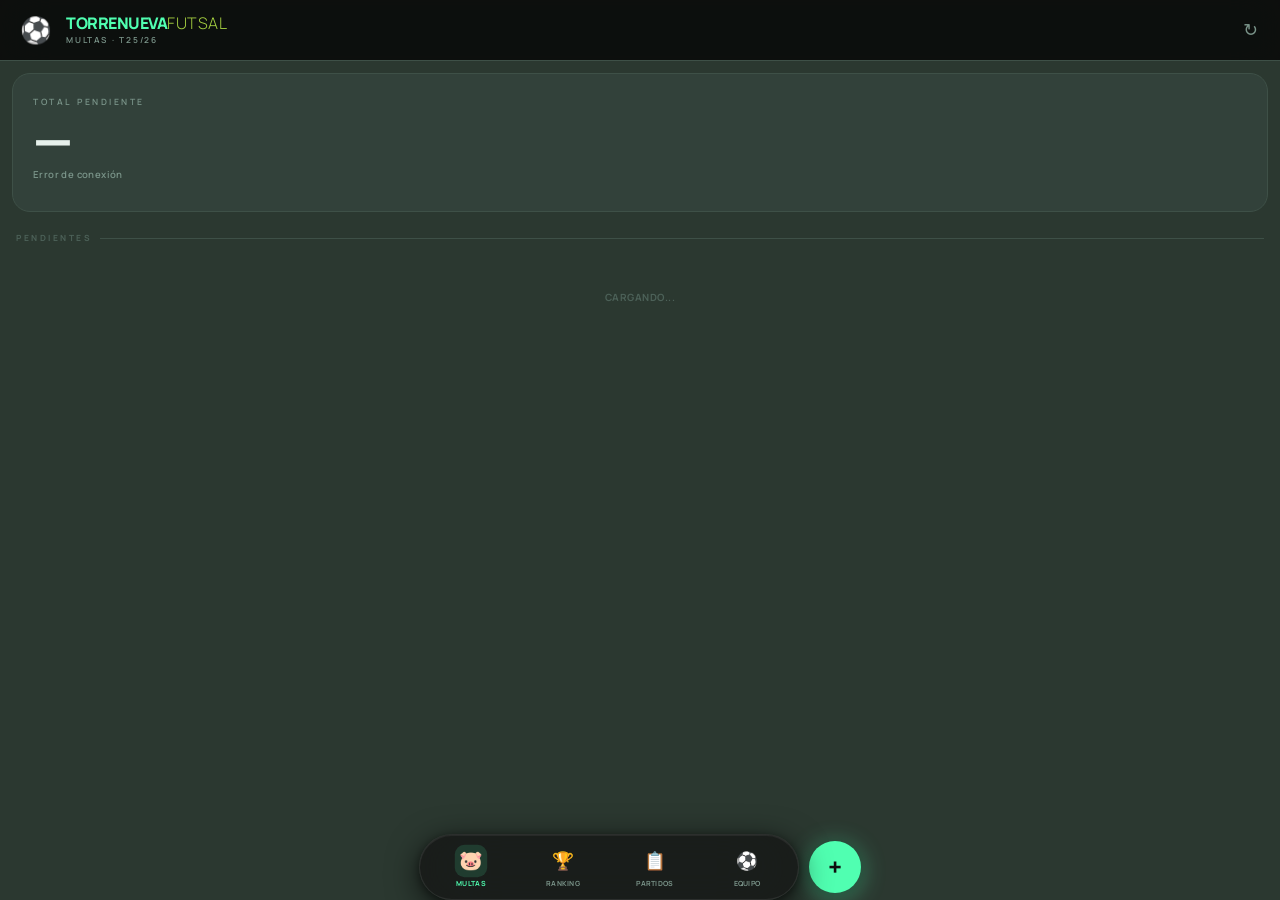
==== commit 501fd1b1: "Update index.html" ====
--- a/index.html
+++ b/index.html
@@ -16,59 +16,21 @@
 <link href="https://fonts.googleapis.com/css2?family=Manrope:wght@200;300;400;500;600;700;800&display=swap" rel="stylesheet">
 <style>
 :root {
-  --bg:    #2b3830;
-  --bg1:   #32413a;
-  --bg2:   #3a4a42;
-  --bg3:   #435249;
-  --bor:   #3e5047;
-  --txt:   #e6f0eb;
-  --sub:   #7a9489;
-  --sub2:  #4c6158;
-
-  --yel:  #50ffb1;
-  --grn:  #50ffb1;
-  --warm: #FF6B6B;
-  --red:  #FF2D55;
-
-  --yel-a: rgba(80,255,177,.14);
-  --grn-a: rgba(80,255,177,.11);
-  --red-a: rgba(255,45,85,.1);
-
-  --safe: env(safe-area-inset-bottom, 0px);
-  --r:    18px;
-  --rc:   15px;
-  --rs:   10px;
-
-  --c0: #50ffb1;
-  --c1: #4fb286;
-  --c2: #3c896d;
-  --c3: #546d64;
-  --c4: #4d685a;
-}
-
+  --bg:#2b3830;--bg1:#32413a;--bg2:#3a4a42;--bg3:#435249;--bor:#3e5047;
+  --txt:#e6f0eb;--sub:#7a9489;--sub2:#4c6158;
+  --yel:#50ffb1;--grn:#50ffb1;--red:#FF2D55;--warm:#FF6B6B;
+  --yel-a:rgba(80,255,177,.14);--grn-a:rgba(80,255,177,.11);--red-a:rgba(255,45,85,.1);
+  --safe:env(safe-area-inset-bottom,0px);--r:18px;--rc:15px;--rs:10px;
+  --c0:#50ffb1;--c1:#4fb286;--c2:#3c896d;--c3:#546d64;--c4:#4d685a;
+}
 *,*::before,*::after{box-sizing:border-box;margin:0;padding:0;-webkit-tap-highlight-color:transparent}
 html{height:100%;overscroll-behavior:none}
-body{
-  font-family:'Manrope',system-ui,sans-serif;
-  background:var(--bg);color:var(--txt);
-  min-height:100dvh;
-  padding-bottom:calc(96px + var(--safe));
-  -webkit-font-smoothing:antialiased;
-}
+body{font-family:'Manrope',system-ui,sans-serif;background:var(--bg);color:var(--txt);min-height:100dvh;padding-bottom:calc(96px + var(--safe));-webkit-font-smoothing:antialiased;}
 button{font-family:inherit;cursor:pointer}
 input,select,textarea{font-family:inherit}
 
-/* ══ HEADER ══ */
-.hdr{
-  position:sticky;top:0;z-index:90;
-  background:rgba(10,10,10,.88);
-  backdrop-filter:blur(24px) saturate(1.6);
-  -webkit-backdrop-filter:blur(24px) saturate(1.6);
-  border-bottom:1px solid var(--bor);
-  padding:12px 18px;
-  padding-top:max(12px, env(safe-area-inset-top, 12px));
-  display:flex;align-items:center;gap:12px;
-}
+/* HEADER */
+.hdr{position:sticky;top:0;z-index:90;background:rgba(10,10,10,.88);backdrop-filter:blur(24px) saturate(1.6);-webkit-backdrop-filter:blur(24px) saturate(1.6);border-bottom:1px solid var(--bor);padding:12px 18px;padding-top:max(12px,env(safe-area-inset-top,12px));display:flex;align-items:center;gap:12px;}
 .logo{width:36px;height:36px;flex-shrink:0;font-size:1.6rem;line-height:1;display:flex;align-items:center;justify-content:center;}
 .logo img{width:36px;height:36px;border-radius:9px;object-fit:cover;display:block}
 .hdr-brand{flex:1;min-width:0}
@@ -76,16 +38,11 @@
 .b1{color:var(--yel);font-weight:800;letter-spacing:-.5px}
 .b2{color:rgba(203,255,77,.8);font-weight:300;letter-spacing:.6px}
 .brand-sub{font-size:.52rem;color:var(--sub);margin-top:3px;letter-spacing:1.8px;text-transform:uppercase;font-weight:600}
-.user-badge{
-  display:none;background:var(--yel-a);border:1px solid rgba(80,255,177,.25);
-  border-radius:100px;padding:5px 12px;font-size:.65rem;font-weight:700;
-  color:var(--yel);flex-shrink:0;align-items:center;gap:5px;cursor:pointer;
-  letter-spacing:.2px;max-width:130px;overflow:hidden;text-overflow:ellipsis;white-space:nowrap;
-}
+.user-badge{display:none;background:var(--yel-a);border:1px solid rgba(80,255,177,.25);border-radius:100px;padding:5px 12px;font-size:.65rem;font-weight:700;color:var(--yel);flex-shrink:0;align-items:center;gap:5px;cursor:pointer;letter-spacing:.2px;max-width:140px;overflow:hidden;text-overflow:ellipsis;white-space:nowrap;}
 .user-badge.on{display:flex}
 .user-badge .x{opacity:.4;margin-left:1px;flex-shrink:0}
 
-/* ══ HERO ══ */
+/* HERO */
 .hero{margin:12px;border-radius:var(--r);background:var(--bg1);padding:22px 20px 17px;border:1px solid var(--bor);}
 .hero-lbl{font-size:.54rem;color:var(--sub);text-transform:uppercase;letter-spacing:2.5px;font-weight:600}
 .hero-amt{font-size:3.2rem;font-weight:800;color:var(--txt);line-height:1;margin:6px 0 3px;letter-spacing:-2.5px;}
@@ -94,91 +51,86 @@
 .pills{display:flex;gap:6px;margin-top:13px;flex-wrap:wrap}
 .pill{background:var(--bg2);border:1px solid var(--bor);border-radius:100px;padding:4px 11px;font-size:.62rem;font-weight:600;color:var(--sub);display:flex;align-items:center;gap:4px;}
 .pill b{color:var(--txt)}
-.pill.g{background:var(--grn-a);border-color:rgba(80,255,177,.2);color:var(--grn)}
-.pill.g b{color:var(--grn)}
-.pill.y{background:var(--yel-a);border-color:rgba(240,236,87,.2);color:var(--yel)}
-.pill.y b{color:var(--yel)}
-
-/* ══ SECTION LABELS ══ */
+.pill.g{background:var(--grn-a);border-color:rgba(80,255,177,.2);color:var(--grn)}.pill.g b{color:var(--grn)}
+.pill.y{background:var(--yel-a);border-color:rgba(240,236,87,.2);color:var(--yel)}.pill.y b{color:var(--yel)}
+
+/* SECTION */
 .sec{font-size:.53rem;color:var(--sub2);font-weight:700;text-transform:uppercase;letter-spacing:2.5px;padding:0 16px;margin:20px 0 10px;display:flex;align-items:center;gap:8px;}
 .sec::after{content:'';flex:1;height:1px;background:var(--bor)}
 
-/* ══ PLAYER CARDS ══ */
+/* PLAYER CARDS (multas) */
 .cards-wrap{padding:0 12px}
 .pc{border-radius:var(--rc);overflow:hidden;margin-bottom:12px;border:2px solid transparent;box-shadow:0 1px 3px rgba(0,0,0,.4);transition:transform .12s;}
 .pc:active{transform:scale(.984)}
 .pc.c0{background:var(--c0)}.pc.c1{background:var(--c1)}.pc.c2{background:var(--c2)}.pc.c3{background:var(--c3)}.pc.c4{background:var(--c4)}
-
-.pc.c0 .dim,.pc.c1 .dim{color:rgba(15,35,25,.45)}
-.pc.c2 .dim,.pc.c3 .dim,.pc.c4 .dim{color:rgba(220,240,230,.4)}
-.pc.c0 .pc-name,.pc.c1 .pc-name{color:#0d2218}
-.pc.c2 .pc-name,.pc.c3 .pc-name,.pc.c4 .pc-name{color:#e8f5ee}
-.pc.c0 .pc-tot,.pc.c1 .pc-tot{color:#0d2218}
-.pc.c2 .pc-tot,.pc.c3 .pc-tot,.pc.c4 .pc-tot{color:#e8f5ee}
-.pc.c0 .pc-hdr,.pc.c1 .pc-hdr{border-bottom-color:rgba(0,0,0,.1)}
-.pc.c2 .pc-hdr,.pc.c3 .pc-hdr,.pc.c4 .pc-hdr{border-bottom-color:rgba(255,255,255,.08)}
-.pc.c0 .fc,.pc.c1 .fc{background:rgba(0,0,0,.07);border-color:rgba(0,0,0,.06)}
-.pc.c2 .fc,.pc.c3 .fc,.pc.c4 .fc{background:rgba(0,0,0,.15);border-color:rgba(255,255,255,.05)}
-.pc.c0 .fc-amt,.pc.c1 .fc-amt{color:#0d2218}
-.pc.c2 .fc-amt,.pc.c3 .fc-amt,.pc.c4 .fc-amt{color:#e8f5ee}
-.pc.c0 .fc-rsn,.pc.c1 .fc-rsn{color:rgba(15,35,25,.5)}
-.pc.c2 .fc-rsn,.pc.c3 .fc-rsn,.pc.c4 .fc-rsn{color:rgba(220,240,230,.45)}
-.pc.c0 .fc-bot,.pc.c1 .fc-bot{color:rgba(15,35,25,.4)}
-.pc.c2 .fc-bot,.pc.c3 .fc-bot,.pc.c4 .fc-bot{color:rgba(220,240,230,.38)}
-.pc.c0 .pbtn,.pc.c1 .pbtn{border-color:rgba(0,0,0,.18);background:rgba(0,0,0,.07);color:#0d2218}
-.pc.c2 .pbtn,.pc.c3 .pbtn,.pc.c4 .pbtn{border-color:rgba(255,255,255,.2);background:rgba(255,255,255,.06);color:#e8f5ee}
-.pc.c0 .dbtn,.pc.c1 .dbtn{border-color:rgba(0,0,0,.1);color:rgba(0,0,0,.3)}
-.pc.c2 .dbtn,.pc.c3 .dbtn,.pc.c4 .dbtn{border-color:rgba(255,255,255,.1);color:rgba(255,255,255,.28)}
-
-.pc.w2{border-color:#FF6B6B !important}
-.pc.w4{border-color:#C0143C !important}
-
+.pc.c0 .pc-name,.pc.c1 .pc-name{color:#0d2218}.pc.c2 .pc-name,.pc.c3 .pc-name,.pc.c4 .pc-name{color:#e8f5ee}
+.pc.c0 .pc-tot,.pc.c1 .pc-tot{color:#0d2218}.pc.c2 .pc-tot,.pc.c3 .pc-tot,.pc.c4 .pc-tot{color:#e8f5ee}
+.pc.c0 .pc-hdr,.pc.c1 .pc-hdr{border-bottom-color:rgba(0,0,0,.1)}.pc.c2 .pc-hdr,.pc.c3 .pc-hdr,.pc.c4 .pc-hdr{border-bottom-color:rgba(255,255,255,.08)}
+.pc.c0 .fc,.pc.c1 .fc{background:rgba(0,0,0,.07)}.pc.c2 .fc,.pc.c3 .fc,.pc.c4 .fc{background:rgba(0,0,0,.15)}
+.pc.c0 .fc-amt,.pc.c1 .fc-amt{color:#0d2218}.pc.c2 .fc-amt,.pc.c3 .fc-amt,.pc.c4 .fc-amt{color:#e8f5ee}
+.pc.c0 .fc-rsn,.pc.c1 .fc-rsn{color:rgba(15,35,25,.5)}.pc.c2 .fc-rsn,.pc.c3 .fc-rsn,.pc.c4 .fc-rsn{color:rgba(220,240,230,.45)}
+.pc.c0 .fc-bot,.pc.c1 .fc-bot{color:rgba(15,35,25,.4)}.pc.c2 .fc-bot,.pc.c3 .fc-bot,.pc.c4 .fc-bot{color:rgba(220,240,230,.38)}
+.pc.c0 .pbtn,.pc.c1 .pbtn{border-color:rgba(0,0,0,.18);background:rgba(0,0,0,.07);color:#0d2218}.pc.c2 .pbtn,.pc.c3 .pbtn,.pc.c4 .pbtn{border-color:rgba(255,255,255,.2);background:rgba(255,255,255,.06);color:#e8f5ee}
+.pc.c0 .dbtn,.pc.c1 .dbtn{border-color:rgba(0,0,0,.1);color:rgba(0,0,0,.3)}.pc.c2 .dbtn,.pc.c3 .dbtn,.pc.c4 .dbtn{border-color:rgba(255,255,255,.1);color:rgba(255,255,255,.28)}
+.pc.c0 .pc-meta,.pc.c1 .pc-meta{color:rgba(15,35,25,.5)}.pc.c2 .pc-meta,.pc.c3 .pc-meta,.pc.c4 .pc-meta{color:rgba(220,240,230,.4)}
+.pc.w2{border-color:#FF6B6B!important}.pc.w4{border-color:#C0143C!important}
 .pc-hdr{display:flex;align-items:center;gap:12px;padding:14px 14px 10px;border-bottom:1px solid rgba(0,0,0,.1);}
 .pc-em{font-size:2rem;line-height:1;flex-shrink:0}
 .pc-info{flex:1;min-width:0}
 .pc-name{font-size:1rem;font-weight:800;letter-spacing:-.35px;white-space:nowrap;overflow:hidden;text-overflow:ellipsis}
-.pc-meta{font-size:.57rem;font-weight:600;margin-top:3px;display:flex;align-items:center;gap:7px;color:rgba(15,15,15,.45)}
+.pc-meta{font-size:.57rem;font-weight:600;margin-top:3px;display:flex;align-items:center;gap:7px;}
 .pc-meta .lv{color:#217a40}
 .pc-tot{font-size:1.55rem;font-weight:800;letter-spacing:-1.5px;flex-shrink:0}
 .pc-grid{display:grid;grid-template-columns:1fr 1fr;gap:6px;padding:9px}
-
-.fc{border-radius:var(--rs);padding:9px 10px;display:flex;flex-direction:column;gap:3px;background:rgba(0,0,0,.07);border:1.5px solid transparent;}
-.fc.f2{border-color:#FF6B6B}
-.fc.f4{border-color:#C0143C}
+.fc{border-radius:var(--rs);padding:9px 10px;display:flex;flex-direction:column;gap:3px;border:1.5px solid transparent;}
+.fc.f2{border-color:#FF6B6B}.fc.f4{border-color:#C0143C}
 .fc-amt{font-size:1.2rem;font-weight:800;letter-spacing:-.8px;line-height:1}
-.fc-amt.or{color:#FF6B6B}
-.fc-amt.rd{color:#FF2D55}
-.fc-rsn{font-size:.68rem;font-weight:500;color:rgba(15,15,15,.5);display:-webkit-box;-webkit-line-clamp:2;-webkit-box-orient:vertical;overflow:hidden;line-height:1.3}
-.fc-bot{font-size:.54rem;font-weight:600;display:flex;align-items:center;justify-content:space-between;margin-top:2px;color:rgba(15,15,15,.4)}
+.fc-amt.or{color:#FF6B6B}.fc-amt.rd{color:#FF2D55}
+.fc-rsn{font-size:.68rem;font-weight:500;display:-webkit-box;-webkit-line-clamp:2;-webkit-box-orient:vertical;overflow:hidden;line-height:1.3}
+.fc-bot{font-size:.54rem;font-weight:600;display:flex;align-items:center;justify-content:space-between;margin-top:2px;}
 .bdg{font-size:.49rem;padding:1px 5px;border-radius:4px;font-weight:700;letter-spacing:.3px}
 .bdg.x2{background:rgba(255,255,255,.22);color:#FF6B6B;border:1px solid rgba(255,107,107,.5);}
 .bdg.x4{background:rgba(255,255,255,.18);color:#FF2D55;border:1px solid rgba(192,20,60,.6);}
 .cobro-tag{font-size:.49rem;padding:1px 5px;border-radius:4px;font-weight:700;letter-spacing:.3px;background:rgba(0,0,0,.08);color:rgba(15,15,15,.45)}
 .fc-btns{display:flex;gap:4px;margin-top:6px}
 .pbtn{flex:1;border:1.5px solid rgba(0,0,0,.18);background:rgba(0,0,0,.07);color:#0f0f0f;border-radius:7px;padding:5px 0;font-size:.6rem;font-weight:700;transition:all .1s;}
-.pbtn:active{background:#0f0f0f;color:#f0f0f0;border-color:#0f0f0f}
+.pbtn:active{background:#0f0f0f;color:#f0f0f0}
 .dbtn{background:rgba(0,0,0,.05);border:1.5px solid rgba(0,0,0,.1);color:rgba(0,0,0,.3);border-radius:7px;padding:5px 8px;font-size:.68rem;transition:all .1s;}
-.dbtn:active{background:rgba(160,32,32,.15);border-color:var(--red);color:var(--red)}
-
-/* ══ TABBAR ══ */
-.nav-wrap{position:fixed;bottom:0;left:0;right:0;z-index:100;display:flex;align-items:center;justify-content:center;gap:10px;padding:8px 20px;padding-bottom:max(12px, calc(var(--safe) + 6px));pointer-events:none;}
+.dbtn:active{border-color:var(--red);color:var(--red)}
+
+/* VIDAS dentro de multas */
+.lv-wrap{margin:0 12px;background:var(--bg1);border:1px solid var(--bor);border-radius:var(--rc);overflow:hidden;margin-bottom:8px;}
+.lv-row{display:flex;align-items:center;gap:10px;padding:11px 14px;border-bottom:1px solid var(--bor);}
+.lv-row:last-child{border-bottom:none}
+.lv-em{font-size:1.2rem;flex-shrink:0}
+.lv-nm{flex:1;font-size:.83rem;font-weight:700}
+.lv-bal{font-size:.95rem;font-weight:700;color:var(--grn)}
+.log-wrap{margin:0 12px 4px;background:var(--bg1);border:1px solid var(--bor);border-radius:var(--rc);overflow:hidden;}
+.log-r{display:flex;align-items:center;gap:10px;padding:10px 14px;border-bottom:1px solid var(--bor)}
+.log-r:last-child{border-bottom:none}
+.log-d{font-size:.84rem;font-weight:700;flex-shrink:0;width:50px;text-align:right}
+.log-d.p{color:var(--grn)}.log-d.n{color:var(--red)}
+.log-i{flex:1;min-width:0}
+.log-nm{font-size:.79rem;font-weight:700}
+.log-rs{font-size:.65rem;font-weight:500;color:var(--sub);white-space:nowrap;overflow:hidden;text-overflow:ellipsis;margin-top:1px}
+.log-dt{font-size:.55rem;font-weight:600;color:var(--sub2);flex-shrink:0}
+
+/* TABBAR */
+.nav-wrap{position:fixed;bottom:0;left:0;right:0;z-index:100;display:flex;align-items:center;justify-content:center;gap:10px;padding:8px 20px;padding-bottom:max(12px,calc(var(--safe)+6px));pointer-events:none;}
 .bnav{display:flex;flex:1;max-width:380px;background:rgba(22,22,22,.82);backdrop-filter:blur(40px) saturate(180%) brightness(1.15);-webkit-backdrop-filter:blur(40px) saturate(180%) brightness(1.15);border:1px solid rgba(255,255,255,.08);border-radius:100px;padding:5px;box-shadow:0 8px 32px rgba(0,0,0,.7),0 2px 8px rgba(0,0,0,.4),inset 0 1px 0 rgba(255,255,255,.06);pointer-events:all;}
 .ni{flex:1;display:flex;flex-direction:column;align-items:center;gap:2px;background:transparent;border:none;color:var(--sub);padding:6px 2px;border-radius:100px;transition:color .18s;}
-.ni .ic{width:30px;height:30px;border-radius:9px;display:flex;align-items:center;justify-content:center;font-size:1.1rem;line-height:1;transition:transform .18s, background .18s;}
-.ni .lb{font-size:.44rem;font-weight:700;letter-spacing:.3px;text-transform:uppercase;transition:color .18s;color:inherit;}
-.ni.on{color:var(--yel)}
-.ni.on .ic{background:var(--yel-a);transform:scale(1.08)}
-.ni.on .lb{color:var(--yel)}
+.ni .ic{width:30px;height:30px;border-radius:9px;display:flex;align-items:center;justify-content:center;font-size:1.1rem;line-height:1;transition:transform .18s,background .18s;}
+.ni .lb{font-size:.44rem;font-weight:700;letter-spacing:.3px;text-transform:uppercase;color:inherit;}
+.ni.on{color:var(--yel)}.ni.on .ic{background:var(--yel-a);transform:scale(1.08)}.ni.on .lb{color:var(--yel)}
 .ni:active .ic{transform:scale(.84)}
-.fab{width:52px;height:52px;border-radius:50%;border:none;background:var(--yel);color:#0f0f0f;font-size:1.55rem;font-weight:800;line-height:1;display:flex;align-items:center;justify-content:center;box-shadow:0 4px 24px rgba(80,255,177,.45),0 2px 8px rgba(0,0,0,.5);pointer-events:all;flex-shrink:0;transition:transform .1s, box-shadow .15s;}
-.fab:active{transform:scale(.87);box-shadow:0 2px 12px rgba(80,255,177,.3)}
-
-/* ══ PAGES ══ */
-.pg{display:none;animation:pgIn .16s ease}
-.pg.on{display:block}
+.fab{width:52px;height:52px;border-radius:50%;border:none;background:var(--yel);color:#0f0f0f;font-size:1.55rem;font-weight:800;line-height:1;display:flex;align-items:center;justify-content:center;box-shadow:0 4px 24px rgba(80,255,177,.45),0 2px 8px rgba(0,0,0,.5);pointer-events:all;flex-shrink:0;transition:transform .1s,box-shadow .15s;}
+.fab:active{transform:scale(.87)}
+
+/* PAGES */
+.pg{display:none;animation:pgIn .16s ease}.pg.on{display:block}
 @keyframes pgIn{from{opacity:0;transform:translateY(5px)}to{opacity:1;transform:translateY(0)}}
 
-/* ══ RANKING ══ */
+/* RANKING */
 .rksec{margin:0 12px 12px}
 .rkhead{background:var(--bg2);border-radius:var(--r) var(--r) 0 0;border:1px solid var(--bor);border-bottom:none;padding:10px 16px;font-size:.54rem;color:var(--sub);text-transform:uppercase;letter-spacing:2px;font-weight:700;display:flex;align-items:center;gap:6px;}
 .rkhead .dot{width:5px;height:5px;border-radius:50%;background:var(--yel);flex-shrink:0}
@@ -187,49 +139,31 @@
 .rkrow:last-child{border-bottom:none}
 .rkpos{font-size:.67rem;font-weight:700;width:16px;text-align:center;flex-shrink:0;color:var(--sub2)}
 .rkpos.g{color:var(--yel)}.rkpos.s{color:#c0c0c0}.rkpos.b{color:#cd7f32}
-.rkem{font-size:1.05rem;flex-shrink:0}
-.rknm{flex:1;font-size:.83rem;font-weight:700}
+.rkem{font-size:1.05rem;flex-shrink:0}.rknm{flex:1;font-size:.83rem;font-weight:700}
 .rkam{font-size:.9rem;font-weight:700;color:var(--red)}
+.rkam-mvp{font-size:.9rem;font-weight:700;color:var(--yel)}
 .cgrid{display:grid;grid-template-columns:repeat(auto-fill,minmax(74px,1fr));gap:6px;padding:0 12px}
 .cc-card{background:var(--bg1);border:1px solid var(--bor);border-radius:var(--rc);padding:10px 5px;text-align:center}
 .cc-em{font-size:1.4rem}
 .cc-nm{font-size:.54rem;font-weight:700;color:var(--grn);margin-top:5px;letter-spacing:.3px;text-transform:uppercase}
 
-/* ══ MVP SECTION ══ */
-.mvp-hero{
-  margin:0 12px 12px;
-  background:linear-gradient(135deg, rgba(80,255,177,.12) 0%, rgba(80,255,177,.04) 100%);
-  border:1px solid rgba(80,255,177,.25);
-  border-radius:var(--r);
-  padding:20px;
-  position:relative;
-  overflow:hidden;
-}
-.mvp-hero::before{
-  content:'🏆';font-size:5rem;
-  position:absolute;right:-10px;top:-10px;opacity:.07;line-height:1;
-}
+/* MVP */
+.mvp-hero{margin:0 12px 12px;background:linear-gradient(135deg,rgba(80,255,177,.12) 0%,rgba(80,255,177,.04) 100%);border:1px solid rgba(80,255,177,.25);border-radius:var(--r);padding:20px;position:relative;overflow:hidden;}
+.mvp-hero::before{content:'🏆';font-size:5rem;position:absolute;right:-10px;top:-10px;opacity:.07;line-height:1;}
 .mvp-hero-lbl{font-size:.5rem;color:var(--yel);text-transform:uppercase;letter-spacing:3px;font-weight:700;margin-bottom:10px}
 .mvp-hero-name{font-size:1.8rem;font-weight:800;letter-spacing:-.8px;line-height:1;color:var(--txt)}
-.mvp-hero-pts{font-size:.65rem;color:var(--sub);font-weight:600;margin-top:4px}
-.mvp-hero-pts b{color:var(--yel)}
+.mvp-hero-pts{font-size:.65rem;color:var(--sub);font-weight:600;margin-top:4px}.mvp-hero-pts b{color:var(--yel)}
 .mvp-hero-match{font-size:.6rem;color:var(--sub2);margin-top:8px;font-weight:600}
 .mvp-co{display:flex;gap:10px;margin-top:6px}
 .mvp-co-item{flex:1;background:rgba(80,255,177,.08);border:1px solid rgba(80,255,177,.15);border-radius:12px;padding:10px;text-align:center}
-.mvp-co-em{font-size:1.4rem}
-.mvp-co-nm{font-size:.65rem;font-weight:800;color:var(--txt);margin-top:4px}
-.mvp-co-pts{font-size:.55rem;color:var(--yel);font-weight:600}
-
+.mvp-co-em{font-size:1.4rem}.mvp-co-nm{font-size:.65rem;font-weight:800;color:var(--txt);margin-top:4px}.mvp-co-pts{font-size:.55rem;color:var(--yel);font-weight:600}
 .mvp-podium{margin:0 12px 8px;display:grid;grid-template-columns:1fr 1fr 1fr;gap:6px}
 .mvp-pod-card{background:var(--bg1);border:1px solid var(--bor);border-radius:var(--rc);padding:10px 6px;text-align:center}
 .mvp-pod-card.p1{border-color:rgba(80,255,177,.3);background:rgba(80,255,177,.06)}
 .mvp-pod-pos{font-size:.5rem;font-weight:700;letter-spacing:1px;text-transform:uppercase;color:var(--sub2);margin-bottom:5px}
 .mvp-pod-card.p1 .mvp-pod-pos{color:var(--yel)}
-.mvp-pod-em{font-size:1.3rem}
-.mvp-pod-nm{font-size:.6rem;font-weight:800;color:var(--txt);margin-top:3px;white-space:nowrap;overflow:hidden;text-overflow:ellipsis}
-.mvp-pod-pts{font-size:.55rem;color:var(--sub);font-weight:600}
-.mvp-pod-card.p1 .mvp-pod-pts{color:var(--yel)}
-
+.mvp-pod-em{font-size:1.3rem}.mvp-pod-nm{font-size:.6rem;font-weight:800;color:var(--txt);margin-top:3px;white-space:nowrap;overflow:hidden;text-overflow:ellipsis}
+.mvp-pod-pts{font-size:.55rem;color:var(--sub);font-weight:600}.mvp-pod-card.p1 .mvp-pod-pts{color:var(--yel)}
 .mvp-hist-row{display:flex;align-items:center;gap:10px;padding:10px 16px;border-bottom:1px solid var(--bor)}
 .mvp-hist-row:last-child{border-bottom:none}
 .mvp-hist-em{font-size:1rem;flex-shrink:0}
@@ -238,54 +172,8 @@
 .mvp-hist-match{font-size:.58rem;color:var(--sub);font-weight:600;white-space:nowrap;overflow:hidden;text-overflow:ellipsis}
 .mvp-hist-pts{font-size:.75rem;font-weight:700;color:var(--yel);flex-shrink:0}
 
-/* voting open badge */
-.voting-open-badge{
-  display:inline-flex;align-items:center;gap:5px;
-  background:rgba(255,45,85,.12);border:1px solid rgba(255,45,85,.3);
-  border-radius:100px;padding:4px 10px;
-  font-size:.55rem;font-weight:700;color:var(--red);
-  animation:pulse 2s infinite;
-}
-@keyframes pulse{0%,100%{opacity:1}50%{opacity:.6}}
-
-/* ══ VIDAS ══ */
-.lc-wrap{padding:0 12px}
-.lc{background:var(--bg1);border:1px solid var(--bor);border-radius:var(--rc);display:flex;align-items:center;gap:12px;padding:13px 15px;margin-bottom:7px;}
-.lc-em{font-size:1.5rem;flex-shrink:0}
-.lc-nm{flex:1;font-size:.86rem;font-weight:700}
-.lc-eu{font-size:.95rem;font-weight:700;color:var(--grn)}
-.lc-z{font-size:.67rem;font-weight:600;color:var(--sub2)}
-.log-box{margin:0 12px;background:var(--bg1);border:1px solid var(--bor);border-radius:var(--rc);overflow:hidden}
-.log-r{display:flex;align-items:center;gap:10px;padding:10px 14px;border-bottom:1px solid var(--bor)}
-.log-r:last-child{border-bottom:none}
-.log-d{font-size:.84rem;font-weight:700;flex-shrink:0;width:50px;text-align:right}
-.log-d.p{color:var(--grn)}.log-d.n{color:var(--red)}
-.log-i{flex:1;min-width:0}
-.log-nm{font-size:.79rem;font-weight:700}
-.log-rs{font-size:.65rem;font-weight:500;color:var(--sub);white-space:nowrap;overflow:hidden;text-overflow:ellipsis;margin-top:1px}
-.log-dt{font-size:.55rem;font-weight:600;color:var(--sub2);flex-shrink:0}
-
-/* ══ EQUIPO ══ */
-.pl-box{margin:0 12px;background:var(--bg1);border:1px solid var(--bor);border-radius:var(--rc);overflow:hidden}
-.pl-r{display:flex;align-items:center;gap:10px;padding:11px 14px;border-bottom:1px solid var(--bor)}
-.pl-r:last-child{border-bottom:none}
-.pl-em{font-size:1.15rem;flex-shrink:0}
-.pl-nm{flex:1;font-size:.83rem;font-weight:700}
-.pl-role{font-size:.52rem;font-weight:700;color:var(--sub2);background:var(--bg2);border:1px solid var(--bor);border-radius:4px;padding:2px 6px;text-transform:uppercase;letter-spacing:.5px;flex-shrink:0}
-.pl-lv{font-size:.67rem;font-weight:700;color:var(--grn);margin-right:4px}
-.pl-del{background:transparent;border:1px solid var(--bor);color:var(--sub);border-radius:6px;padding:3px 9px;font-size:.62rem;font-weight:600;transition:all .12s}
-.pl-del:active{border-color:var(--red);color:var(--red)}
-.add-row{display:flex;gap:8px;margin:8px 12px}
-.add-row input{flex:1;background:var(--bg1);border:1px solid var(--bor);border-radius:10px;color:var(--txt);padding:11px 13px;font-size:.83rem;font-weight:600;outline:none;transition:border-color .15s}
-.add-row input:focus{border-color:var(--yel)}
-.add-row button{background:var(--yel);color:#0f0f0f;border:none;border-radius:10px;padding:11px 15px;font-size:.79rem;font-weight:800;flex-shrink:0}
-
-/* ══ PARTIDOS ══ */
-.match-card{
-  margin:0 12px 10px;
-  background:var(--bg1);border:1px solid var(--bor);border-radius:var(--rc);
-  overflow:hidden;
-}
+/* PARTIDOS */
+.match-card{margin:0 12px 10px;background:var(--bg1);border:1px solid var(--bor);border-radius:var(--rc);overflow:hidden;}
 .match-card-head{padding:14px 15px 10px;border-bottom:1px solid var(--bor)}
 .match-jornada{font-size:.5rem;color:var(--sub2);text-transform:uppercase;letter-spacing:2px;font-weight:700;margin-bottom:4px}
 .match-rival{font-size:1rem;font-weight:800;letter-spacing:-.3px;line-height:1.2}
@@ -297,6 +185,18 @@
 .match-status.upcoming{background:rgba(122,148,137,.15);color:var(--sub);border:1px solid var(--bor)}
 .match-status.voting{background:rgba(255,45,85,.12);color:var(--red);border:1px solid rgba(255,45,85,.3);animation:pulse 2s infinite}
 .match-status.closed{background:rgba(80,255,177,.1);color:var(--yel);border:1px solid rgba(80,255,177,.25)}
+@keyframes pulse{0%,100%{opacity:1}50%{opacity:.6}}
+
+/* Marcador resultado */
+.match-score-block{padding:14px 15px;border-bottom:1px solid var(--bor);display:flex;align-items:center;justify-content:center;gap:0;background:rgba(0,0,0,.12);}
+.score-team{flex:1;text-align:center}
+.score-team-name{font-size:.52rem;font-weight:700;text-transform:uppercase;letter-spacing:.5px;color:var(--sub);margin-bottom:4px}
+.score-num{font-size:2.6rem;font-weight:800;letter-spacing:-1.5px;line-height:1}
+.score-num.win{color:var(--yel)}.score-num.lose{color:var(--red)}.score-num.draw{color:var(--sub)}
+.score-sep{font-size:1.6rem;font-weight:200;color:var(--sub2);padding:0 8px;margin-top:16px}
+.add-score-btn{width:100%;padding:10px;background:transparent;border:none;border-bottom:1px solid var(--bor);color:var(--sub);font-size:.65rem;font-weight:700;display:flex;align-items:center;justify-content:center;gap:6px;transition:color .12s;}
+.add-score-btn:active{color:var(--yel)}
+
 .match-card-body{padding:10px 15px}
 .match-convocados-lbl{font-size:.5rem;color:var(--sub2);text-transform:uppercase;letter-spacing:1.5px;font-weight:700;margin-bottom:7px}
 .match-players-list{display:flex;flex-wrap:wrap;gap:5px}
@@ -304,38 +204,41 @@
 .match-player-chip.gk{border-color:rgba(80,255,177,.3);color:var(--yel)}
 .match-player-chip .cap{color:var(--yel);font-weight:800}
 .match-notes{font-size:.68rem;color:var(--sub);margin-top:10px;line-height:1.6;font-style:italic}
-.match-card-foot{padding:8px 15px;border-top:1px solid var(--bor);display:flex;gap:7px;align-items:center}
-.share-btn{
-  flex:1;background:rgba(80,255,177,.1);border:1px solid rgba(80,255,177,.25);
-  color:var(--yel);border-radius:9px;padding:8px 0;
-  font-size:.65rem;font-weight:700;display:flex;align-items:center;justify-content:center;gap:5px;
-  transition:all .12s;
-}
+.match-equip{display:flex;flex-wrap:wrap;gap:5px;margin-top:10px}
+.etag{font-size:.55rem;font-weight:700;padding:3px 8px;border-radius:100px;}
+.etag.pl{background:rgba(255,216,50,.1);border:1px solid rgba(255,216,50,.3);color:#ffd832}
+.etag.gk{background:rgba(255,107,107,.1);border:1px solid rgba(255,107,107,.3);color:#FF6B6B}
+.etag.wm{background:var(--yel-a);border:1px solid rgba(80,255,177,.3);color:var(--yel)}
+
+.match-card-foot{padding:8px 15px;border-top:1px solid var(--bor);display:flex;gap:7px;}
+.share-btn{flex:1;background:rgba(80,255,177,.1);border:1px solid rgba(80,255,177,.25);color:var(--yel);border-radius:9px;padding:8px 0;font-size:.65rem;font-weight:700;display:flex;align-items:center;justify-content:center;gap:5px;transition:background .12s;}
 .share-btn:active{background:rgba(80,255,177,.2)}
-.vote-btn{
-  flex:1;background:rgba(255,45,85,.1);border:1px solid rgba(255,45,85,.3);
-  color:var(--red);border-radius:9px;padding:8px 0;
-  font-size:.65rem;font-weight:700;display:flex;align-items:center;justify-content:center;gap:5px;
-  transition:all .12s;
-}
+.vote-btn{flex:1;background:rgba(255,45,85,.1);border:1px solid rgba(255,45,85,.3);color:var(--red);border-radius:9px;padding:8px 0;font-size:.65rem;font-weight:700;display:flex;align-items:center;justify-content:center;gap:5px;transition:background .12s;}
 .vote-btn:active{background:rgba(255,45,85,.2)}
-.new-match-btn{
-  display:flex;align-items:center;justify-content:center;gap:8px;
-  margin:0 12px 12px;padding:14px;
-  background:transparent;border:1.5px dashed var(--bor);border-radius:var(--rc);
-  color:var(--sub);font-size:.75rem;font-weight:700;
-  transition:all .15s;
-}
+.new-match-btn{display:flex;align-items:center;justify-content:center;gap:8px;margin:0 12px 12px;padding:14px;background:transparent;border:1.5px dashed var(--bor);border-radius:var(--rc);color:var(--sub);font-size:.75rem;font-weight:700;transition:all .15s;}
 .new-match-btn:active{border-color:var(--yel);color:var(--yel)}
 
-/* ══ MODALS ══ */
+/* EQUIPO */
+.pl-box{margin:0 12px;background:var(--bg1);border:1px solid var(--bor);border-radius:var(--rc);overflow:hidden}
+.pl-r{display:flex;align-items:center;gap:10px;padding:11px 14px;border-bottom:1px solid var(--bor)}
+.pl-r:last-child{border-bottom:none}
+.pl-em{font-size:1.15rem;flex-shrink:0}.pl-nm{flex:1;font-size:.83rem;font-weight:700}
+.pl-role{font-size:.52rem;font-weight:700;color:var(--sub2);background:var(--bg2);border:1px solid var(--bor);border-radius:4px;padding:2px 6px;text-transform:uppercase;letter-spacing:.5px;flex-shrink:0}
+.pl-lv{font-size:.67rem;font-weight:700;color:var(--grn);margin-right:4px}
+.pl-del{background:transparent;border:1px solid var(--bor);color:var(--sub);border-radius:6px;padding:3px 9px;font-size:.62rem;font-weight:600;transition:all .12s}
+.pl-del:active{border-color:var(--red);color:var(--red)}
+.add-row{display:flex;gap:8px;margin:8px 12px}
+.add-row input{flex:1;background:var(--bg1);border:1px solid var(--bor);border-radius:10px;color:var(--txt);padding:11px 13px;font-size:.83rem;font-weight:600;outline:none;transition:border-color .15s}
+.add-row input:focus{border-color:var(--yel)}
+.add-row button{background:var(--yel);color:#0f0f0f;border:none;border-radius:10px;padding:11px 15px;font-size:.79rem;font-weight:800;flex-shrink:0}
+
+/* MODALS */
 .ov{display:none;position:fixed;inset:0;z-index:200;background:rgba(0,0,0,.75);backdrop-filter:blur(14px);-webkit-backdrop-filter:blur(14px);align-items:flex-end;justify-content:center}
-.ov.on{display:flex}
-.ov.ctr{align-items:center}
-.sheet{width:100%;max-width:480px;background:var(--bg1);border-top-left-radius:24px;border-top-right-radius:24px;border:1px solid var(--bor);border-bottom:none;padding:10px 20px 26px;padding-bottom:max(28px, calc(var(--safe)+20px));animation:su .22s cubic-bezier(.16,1,.3,1);max-height:92dvh;overflow-y:auto;}
+.ov.on{display:flex}.ov.ctr{align-items:center}
+.sheet{width:100%;max-width:480px;background:var(--bg1);border-top-left-radius:24px;border-top-right-radius:24px;border:1px solid var(--bor);border-bottom:none;padding:10px 20px 26px;padding-bottom:max(28px,calc(var(--safe)+20px));animation:su .22s cubic-bezier(.16,1,.3,1);max-height:92dvh;overflow-y:auto;}
 .handle{width:36px;height:4px;background:var(--bg3);border-radius:2px;margin:10px auto 20px}
 @keyframes su{from{transform:translateY(100%)}to{transform:translateY(0)}}
-.mbox{width:88%;max-width:300px;margin:auto;background:var(--bg1);border:1px solid var(--bor);border-radius:22px;padding:28px 22px;text-align:center;box-shadow:0 24px 64px rgba(0,0,0,.6);animation:bi .16s ease;}
+.mbox{width:88%;max-width:320px;margin:auto;background:var(--bg1);border:1px solid var(--bor);border-radius:22px;padding:28px 22px;text-align:center;box-shadow:0 24px 64px rgba(0,0,0,.6);animation:bi .16s ease;}
 @keyframes bi{from{opacity:0;transform:scale(.93)}to{opacity:1;transform:scale(1)}}
 .mtit{font-size:.97rem;font-weight:800;margin-bottom:3px;letter-spacing:-.2px}
 .msub{font-size:.68rem;color:var(--sub);margin-bottom:16px;font-weight:500}
@@ -345,45 +248,47 @@
 .field textarea{resize:none;height:70px;line-height:1.5}
 .field select:focus,.field input:focus,.field textarea:focus{border-color:var(--yel)}
 .field select option{background:var(--bg1)}
-.f-row{display:flex;gap:8px}
-.f-row .field{flex:1}
-
-/* Checkbox row */
-.check-row{display:flex;align-items:flex-start;gap:11px;background:var(--bg);border:1px solid var(--bor);border-radius:10px;padding:11px 13px;margin-bottom:10px;cursor:pointer;transition:border-color .15s, background .15s;}
+.f-row{display:flex;gap:8px}.f-row .field{flex:1}
+
+/* Equipación — chips por sección */
+.equip-section{margin-bottom:10px}
+.equip-sec-lbl{font-size:.48rem;color:var(--sub2);text-transform:uppercase;letter-spacing:2px;font-weight:700;margin-bottom:6px}
+.equip-chips{display:flex;flex-wrap:wrap;gap:6px}
+.echip{padding:7px 13px;border-radius:100px;background:var(--bg);border:1.5px solid var(--bor);color:var(--sub);font-size:.68rem;font-weight:700;cursor:pointer;transition:all .12s;user-select:none;}
+.echip.sel-pl{background:rgba(255,216,50,.1);border-color:rgba(255,216,50,.5);color:#ffd832}
+.echip.sel-gk{background:rgba(255,107,107,.1);border-color:rgba(255,107,107,.5);color:#FF6B6B}
+.echip.sel-wm{background:var(--yel-a);border-color:rgba(80,255,177,.4);color:var(--yel)}
+
+/* Convocados — tap to select (sin checkboxes nativos) */
+.pcl-wrap{background:var(--bg);border:1px solid var(--bor);border-radius:10px;overflow:hidden;margin-bottom:10px}
+.pcl-group-lbl{font-size:.48rem;color:var(--sub2);text-transform:uppercase;letter-spacing:2px;font-weight:700;padding:7px 12px 5px;background:var(--bg2);border-bottom:1px solid var(--bor)}
+.pcl-row{display:flex;align-items:center;gap:10px;padding:11px 12px;border-top:1px solid var(--bor);cursor:pointer;transition:background .1s;user-select:none;}
+.pcl-row:first-of-type{border-top:none}
+.pcl-row:active{background:var(--bg2)}
+.pcl-em{font-size:1rem;flex-shrink:0}
+.pcl-nm{flex:1;font-size:.82rem;font-weight:700;color:var(--sub);transition:color .1s;}
+.pcl-cap{display:none;font-size:.56rem;font-weight:700;color:var(--sub2);border:1px solid var(--bor);border-radius:100px;padding:3px 8px;background:transparent;transition:all .12s;cursor:pointer;white-space:nowrap;}
+.pcl-cap.active{color:var(--yel);border-color:rgba(80,255,177,.4);background:var(--yel-a)}
+.pcl-check{width:22px;height:22px;border-radius:6px;border:2px solid var(--bor);background:var(--bg2);flex-shrink:0;display:flex;align-items:center;justify-content:center;font-size:.7rem;font-weight:800;color:transparent;transition:all .12s;}
+/* selected state */
+.pcl-row.sel{background:rgba(80,255,177,.06)}
+.pcl-row.sel .pcl-nm{color:var(--txt);font-weight:800}
+.pcl-row.sel .pcl-check{background:var(--yel);border-color:var(--yel);color:#0a1a10}
+.pcl-row.sel .pcl-cap{display:inline-flex;align-items:center}
+
+.check-row{display:flex;align-items:flex-start;gap:11px;background:var(--bg);border:1px solid var(--bor);border-radius:10px;padding:11px 13px;margin-bottom:10px;cursor:pointer;transition:border-color .15s,background .15s;}
 .check-row:has(input:checked){border-color:rgba(80,255,177,.4);background:var(--yel-a)}
 .check-row input[type=checkbox]{width:17px;height:17px;accent-color:var(--yel);flex-shrink:0;margin-top:1px;cursor:pointer;}
 .check-row .cr-info{flex:1}
 .check-row .cr-title{font-size:.8rem;font-weight:700;color:var(--txt)}
 .check-row .cr-sub{font-size:.63rem;font-weight:500;color:var(--sub);margin-top:2px}
 
-/* Equip checkboxes */
-.equip-grid{display:grid;grid-template-columns:1fr 1fr;gap:6px;margin-bottom:10px}
-.equip-item{display:flex;align-items:center;gap:8px;background:var(--bg);border:1px solid var(--bor);border-radius:9px;padding:9px 11px;cursor:pointer;transition:all .12s}
-.equip-item:has(input:checked){border-color:rgba(80,255,177,.35);background:var(--yel-a)}
-.equip-item input{width:15px;height:15px;accent-color:var(--yel);flex-shrink:0;cursor:pointer}
-.equip-item span{font-size:.72rem;font-weight:600;color:var(--txt)}
-.equip-item.locked{opacity:.5;cursor:default}
-
-/* Players checklist in match form */
-.players-checklist{background:var(--bg);border:1px solid var(--bor);border-radius:10px;overflow:hidden;margin-bottom:10px}
-.pcl-section-lbl{font-size:.48rem;color:var(--sub2);text-transform:uppercase;letter-spacing:2px;font-weight:700;padding:7px 12px 4px;background:var(--bg2)}
-.pcl-item{display:flex;align-items:center;gap:10px;padding:9px 12px;border-top:1px solid var(--bor);cursor:pointer;transition:background .1s}
-.pcl-item:first-child{border-top:none}
-.pcl-item:active{background:var(--bg2)}
-.pcl-item input[type=checkbox]{width:16px;height:16px;accent-color:var(--yel);flex-shrink:0;cursor:pointer}
-.pcl-item .pcl-em{font-size:1rem;flex-shrink:0}
-.pcl-item .pcl-nm{flex:1;font-size:.8rem;font-weight:700}
-.pcl-item .cap-toggle{font-size:.58rem;font-weight:700;color:var(--sub2);border:1px solid var(--bor);border-radius:100px;padding:2px 7px;background:transparent;transition:all .12s;cursor:pointer;display:none}
-.pcl-item.selected .cap-toggle{display:block}
-.pcl-item .cap-toggle.active{color:var(--yel);border-color:rgba(80,255,177,.4);background:var(--yel-a)}
-
 .bok{width:100%;background:var(--yel);color:#0f0f0f;border:none;border-radius:11px;padding:13px;font-size:.9rem;font-weight:800;margin-top:8px;letter-spacing:-.1px}
 .bcan{width:100%;background:transparent;color:var(--sub);border:none;padding:9px;font-size:.78rem;font-weight:600;margin-top:3px}
-
 .lv-prev{background:var(--grn-a);border:1px solid rgba(80,255,177,.2);border-radius:10px;padding:10px 13px;margin-bottom:11px;font-size:.73rem;color:var(--grn);line-height:1.6;font-weight:500;display:none;}
 .lv-prev b{color:var(--grn)}
 
-/* ══ PIN ══ */
+/* PIN */
 .pin-tit{font-size:.97rem;font-weight:800;margin-bottom:3px}
 .pin-sub{font-size:.62rem;color:var(--sub);margin-bottom:20px;font-weight:600;letter-spacing:.5px}
 .pin-dots{display:flex;justify-content:center;gap:12px;margin-bottom:22px}
@@ -396,101 +301,82 @@
 .pin-err{font-size:.62rem;color:var(--red);margin-top:10px;height:14px;letter-spacing:.5px;font-weight:600}
 .pin-cancel{background:transparent;border:none;color:var(--sub);font-size:.73rem;font-weight:600;margin-top:13px;width:100%}
 
-/* Action selector after login */
+/* Action selector */
 .action-grid{display:grid;gap:8px;margin-top:4px}
-.action-btn{
-  display:flex;align-items:center;gap:12px;
-  background:var(--bg2);border:1px solid var(--bor);border-radius:12px;
-  padding:14px 15px;color:var(--txt);font-size:.82rem;font-weight:700;
-  transition:all .12s;text-align:left;
-}
+.action-btn{display:flex;align-items:center;gap:12px;background:var(--bg2);border:1px solid var(--bor);border-radius:12px;padding:14px 15px;color:var(--txt);font-size:.82rem;font-weight:700;transition:all .12s;text-align:left;}
 .action-btn:active{background:var(--bg3);border-color:var(--yel)}
 .action-btn .a-ic{font-size:1.3rem;flex-shrink:0}
 .action-btn .a-lbl{flex:1}
 .action-btn .a-sub{font-size:.6rem;color:var(--sub);font-weight:500;margin-top:1px}
-.action-btn.disabled{opacity:.35;pointer-events:none}
 .logged-as{font-size:.65rem;color:var(--sub);margin-bottom:14px;text-align:center}
 .logged-as b{color:var(--yel)}
 
-/* ══ VOTING MODAL ══ */
-.vote-section-lbl{font-size:.5rem;color:var(--sub2);text-transform:uppercase;letter-spacing:2px;font-weight:700;margin:12px 0 6px}
-.vote-player-row{
-  display:flex;align-items:center;gap:10px;
-  background:var(--bg);border:1.5px solid var(--bor);border-radius:10px;
-  padding:10px 12px;margin-bottom:6px;cursor:pointer;transition:all .12s;
-}
-.vote-player-row.selected-1{border-color:var(--yel);background:rgba(80,255,177,.08)}
-.vote-player-row.selected-2{border-color:#4fc3f7;background:rgba(79,195,247,.08)}
-.vote-player-row.selected-3{border-color:#ff9800;background:rgba(255,152,0,.08)}
-.vote-rank-badge{width:22px;height:22px;border-radius:50%;display:flex;align-items:center;justify-content:center;font-size:.6rem;font-weight:800;flex-shrink:0;border:1.5px solid var(--bor);background:var(--bg2);color:var(--sub)}
-.vote-player-row.selected-1 .vote-rank-badge{background:var(--yel);color:#0f0f0f;border-color:var(--yel)}
-.vote-player-row.selected-2 .vote-rank-badge{background:#4fc3f7;color:#0f0f0f;border-color:#4fc3f7}
-.vote-player-row.selected-3 .vote-rank-badge{background:#ff9800;color:#0f0f0f;border-color:#ff9800}
-.vote-em{font-size:1rem;flex-shrink:0}
-.vote-nm{flex:1;font-size:.82rem;font-weight:700}
-.vote-pts-hint{font-size:.55rem;color:var(--sub);font-weight:600;flex-shrink:0}
-
-/* ══ TOAST ══ */
-.toast{
-  position:fixed;bottom:calc(100px + var(--safe));left:50%;transform:translateX(-50%) translateY(20px);
-  background:rgba(30,40,35,.95);border:1px solid var(--bor);
-  border-radius:100px;padding:10px 20px;
-  font-size:.72rem;font-weight:700;color:var(--txt);
-  white-space:nowrap;z-index:999;
-  opacity:0;transition:all .2s;pointer-events:none;
-  backdrop-filter:blur(20px);
-}
+/* Votación */
+.vote-player-row{display:flex;align-items:center;gap:10px;background:var(--bg);border:1.5px solid var(--bor);border-radius:10px;padding:10px 12px;margin-bottom:6px;cursor:pointer;transition:all .12s;}
+.vote-player-row.s1{border-color:var(--yel);background:rgba(80,255,177,.08)}
+.vote-player-row.s2{border-color:#4fc3f7;background:rgba(79,195,247,.08)}
+.vote-player-row.s3{border-color:#ff9800;background:rgba(255,152,0,.08)}
+.vote-rbadge{width:22px;height:22px;border-radius:50%;display:flex;align-items:center;justify-content:center;font-size:.6rem;font-weight:800;flex-shrink:0;border:1.5px solid var(--bor);background:var(--bg2);color:var(--sub)}
+.vote-player-row.s1 .vote-rbadge{background:var(--yel);color:#0f0f0f;border-color:var(--yel)}
+.vote-player-row.s2 .vote-rbadge{background:#4fc3f7;color:#0f0f0f;border-color:#4fc3f7}
+.vote-player-row.s3 .vote-rbadge{background:#ff9800;color:#0f0f0f;border-color:#ff9800}
+.vote-em{font-size:1rem;flex-shrink:0}.vote-nm{flex:1;font-size:.82rem;font-weight:700}
+.vote-hint{font-size:.55rem;color:var(--sub);font-weight:600;flex-shrink:0}
+
+/* Toast */
+.toast{position:fixed;bottom:calc(100px + var(--safe));left:50%;transform:translateX(-50%) translateY(20px);background:rgba(30,40,35,.95);border:1px solid var(--bor);border-radius:100px;padding:10px 20px;font-size:.72rem;font-weight:700;color:var(--txt);white-space:nowrap;z-index:999;opacity:0;transition:all .2s;pointer-events:none;backdrop-filter:blur(20px);}
 .toast.show{opacity:1;transform:translateX(-50%) translateY(0)}
-
 .empty{text-align:center;color:var(--sub);padding:50px 20px}
 .empty-ic{font-size:2.4rem;margin-bottom:10px;opacity:.3}
 .empty p{font-size:.64rem;font-weight:700;letter-spacing:.5px;text-transform:uppercase}
 .loading{text-align:center;font-size:.62rem;color:var(--sub2);font-weight:700;padding:36px;letter-spacing:.5px;text-transform:uppercase}
+
+/* Convocatoria texto */
+.conv-section{margin-bottom:10px}
+.conv-section:last-child{margin-bottom:0}
+.conv-section-lbl{font-size:.48rem;color:var(--sub2);text-transform:uppercase;letter-spacing:2px;font-weight:700;margin-bottom:5px}
+.conv-line{font-size:.82rem;font-weight:600;color:var(--txt);line-height:1.75;padding-left:2px}
+.conv-cap{color:var(--yel);font-weight:800}
 </style>
 </head>
 <body>
 
-<!-- HEADER -->
 <header class="hdr">
   <div class="logo">
     <img src="escudo.png" alt="" id="logo-img" onerror="this.style.display='none';document.getElementById('logo-fb').style.display='flex'">
-    <span id="logo-fb" style="display:none;font-size:1.6rem;line-height:1">⚽</span>
+    <span id="logo-fb" style="display:none;font-size:1.6rem">⚽</span>
   </div>
   <div class="hdr-brand">
     <div class="brand-line"><span class="b1">TORRENUEVA</span><span class="b2">FUTSAL</span></div>
     <div class="brand-sub">Multas · T25/26</div>
   </div>
   <div class="user-badge" id="user-badge" onclick="logoutUser()">
-    <span id="user-badge-txt">Admin</span> <span class="x">✕</span>
-  </div>
+    <span id="user-badge-txt"></span> <span class="x">✕</span>
+  </div>
+  <button id="refresh-btn" onclick="manualRefresh()" style="background:transparent;border:none;color:var(--sub);font-size:1.1rem;padding:4px;flex-shrink:0;transition:transform .3s;line-height:1">↻</button>
 </header>
 
-<!-- HERO -->
-<div class="hero">
-  <div class="hero-lbl">Total pendiente</div>
-  <div class="hero-amt" id="h-total">—<span class="eur"></span></div>
-  <div class="hero-cnt" id="h-count">cargando...</div>
-  <div class="pills" id="h-pills"></div>
-</div>
-
-<!-- ── MULTAS ── -->
+<!-- ── MULTAS (incluye vidas al final) ── -->
 <div class="pg on" id="pg-multas">
+  <div class="hero">
+    <div class="hero-lbl">Total pendiente</div>
+    <div class="hero-amt" id="h-total">—<span class="eur"></span></div>
+    <div class="hero-cnt" id="h-count">cargando...</div>
+    <div class="pills" id="h-pills"></div>
+  </div>
   <div class="sec">Pendientes</div>
   <div id="fines-list"><div class="loading">cargando...</div></div>
-</div>
-
-<!-- ── VIDAS ── -->
-<div class="pg" id="pg-lives">
-  <div class="sec">Saldo de vidas</div>
-  <div class="lc-wrap" id="lives-list"></div>
-  <div class="sec">Historial</div>
-  <div class="log-box" id="log-list"><div class="loading">cargando...</div></div>
-  <div style="height:12px"></div>
+  <div id="lives-section" style="display:none">
+    <div class="sec">Saldo de vidas</div>
+    <div class="lv-wrap" id="lives-list"></div>
+    <div class="sec">Historial · última semana</div>
+    <div class="log-wrap" id="log-list"></div>
+  </div>
+  <div style="height:8px"></div>
 </div>
 
 <!-- ── RANKING ── -->
 <div class="pg" id="pg-ranking">
-  <!-- MVP section injected by renderRanking() -->
   <div id="mvp-section"></div>
   <div class="sec">Temporada 2025/26</div>
   <div class="rksec">
@@ -529,31 +415,20 @@
   <div style="height:12px"></div>
 </div>
 
-<!-- ══ TABBAR ══ -->
+<!-- TABBAR — 4 tabs, sin Vidas -->
 <div class="nav-wrap">
   <nav class="bnav">
-    <button class="ni on" onclick="goPage('multas',this)">
-      <div class="ic">🐷</div><span class="lb">Multas</span>
-    </button>
-    <button class="ni" onclick="goPage('lives',this)">
-      <div class="ic">❤️</div><span class="lb">Vidas</span>
-    </button>
-    <button class="ni" onclick="goPage('ranking',this)">
-      <div class="ic">🏆</div><span class="lb">Ranking</span>
-    </button>
-    <button class="ni" onclick="goPage('matches',this)">
-      <div class="ic">📋</div><span class="lb">Partidos</span>
-    </button>
-    <button class="ni" onclick="goPage('team',this)">
-      <div class="ic">⚽</div><span class="lb">Equipo</span>
-    </button>
+    <button class="ni on" onclick="goPage('multas',this)"><div class="ic">🐷</div><span class="lb">Multas</span></button>
+    <button class="ni" onclick="goPage('ranking',this)"><div class="ic">🏆</div><span class="lb">Ranking</span></button>
+    <button class="ni" onclick="goPage('matches',this)"><div class="ic">📋</div><span class="lb">Partidos</span></button>
+    <button class="ni" onclick="goPage('team',this)"><div class="ic">⚽</div><span class="lb">Equipo</span></button>
   </nav>
   <button class="fab" onclick="fabTap()">+</button>
 </div>
 
-<!-- ══ MODAL: PIN / AUTH ══ -->
+<!-- PIN -->
 <div class="ov ctr" id="pin-ov">
-  <div class="mbox" id="pin-box">
+  <div class="mbox">
     <div class="pin-tit">Acceso</div>
     <div class="pin-sub">Introduce tu código</div>
     <div class="pin-dots">
@@ -566,17 +441,17 @@
   </div>
 </div>
 
-<!-- ══ MODAL: ACTION SELECTOR ══ -->
+<!-- ACTION SELECTOR -->
 <div class="ov ctr" id="action-ov">
   <div class="mbox" style="max-width:340px;width:92%">
-    <div class="pin-tit" id="action-tit">¿Qué quieres hacer?</div>
+    <div class="mtit">¿Qué quieres hacer?</div>
     <div class="logged-as" id="action-sub"></div>
     <div class="action-grid" id="action-grid"></div>
     <button class="bcan" onclick="closeActionOv()">Cancelar</button>
   </div>
 </div>
 
-<!-- ══ MODAL: NUEVA MULTA ══ -->
+<!-- NUEVA MULTA -->
 <div class="ov" id="fine-ov">
   <div class="sheet">
     <div class="handle"></div>
@@ -603,23 +478,20 @@
   </div>
 </div>
 
-<!-- ══ MODAL: NUEVA CONVOCATORIA ══ -->
+<!-- NUEVA CONVOCATORIA -->
 <div class="ov" id="match-ov">
   <div class="sheet">
     <div class="handle"></div>
     <div class="mtit">Nueva convocatoria</div>
     <div style="height:14px"></div>
     <div class="f-row">
-      <div class="field"><label>Jornada</label><input type="number" id="m-jornada" min="1" placeholder="20"></div>
+      <div class="field"><label>Jornada</label><input type="number" id="m-jornada" min="1" placeholder="1"></div>
       <div class="field">
         <label>Local / Visitante</label>
-        <select id="m-home">
-          <option value="1">🏠 Casa</option>
-          <option value="0">✈️ Fuera</option>
-        </select>
+        <select id="m-home"><option value="1">🏠 Casa</option><option value="0">✈️ Fuera</option></select>
       </div>
     </div>
-    <div class="field"><label>Rival</label><input type="text" id="m-rival" placeholder="ej: Minaya FS"></div>
+    <div class="field"><label>Rival</label><input type="text" id="m-rival" placeholder="Equipo rival"></div>
     <div class="f-row">
       <div class="field"><label>Fecha</label><input type="date" id="m-date"></div>
       <div class="field"><label>Hora</label><input type="time" id="m-time"></div>
@@ -627,130 +499,148 @@
     <div class="field"><label>Ubicación</label><input type="text" id="m-location" placeholder="ej: pabellón municipal"></div>
     <div class="field"><label>Notas (opcional)</label><textarea id="m-notes" placeholder="información extra..."></textarea></div>
 
+    <!-- Equipación: 3 secciones -->
     <div class="field">
-      <label>Equipación extra</label>
-      <div class="equip-grid">
-        <label class="equip-item locked"><input type="checkbox" checked disabled><span>👕 Polo</span></label>
-        <label class="equip-item locked"><input type="checkbox" checked disabled><span>🩺 Chandal</span></label>
-        <label class="equip-item locked"><input type="checkbox" checked disabled><span>🎒 Mochila</span></label>
-        <label class="equip-item locked"><input type="checkbox" checked disabled><span>🟡 Peto</span></label>
-        <label class="equip-item locked"><input type="checkbox" checked disabled><span>🦵 Espinilleras</span></label>
-        <label class="equip-item"><input type="checkbox" id="eq-brichogar"><span>👕 Camiseta Brichogar</span></label>
-        <label class="equip-item"><input type="checkbox" id="eq-amarilla"><span>💛 Equipación amarilla</span></label>
-        <label class="equip-item"><input type="checkbox" id="eq-blanca"><span>🤍 Equipación blanca</span></label>
+      <label>Equipación</label>
+      <div class="equip-section">
+        <div class="equip-sec-lbl">👕 Jugador</div>
+        <div class="equip-chips">
+          <div class="echip" data-grp="pl" data-key="equip_amarilla" onclick="toggleEchip(this)">💛 Amarilla</div>
+          <div class="echip" data-grp="pl" data-key="equip_blanca"   onclick="toggleEchip(this)">🤍 Blanca</div>
+        </div>
+      </div>
+      <div class="equip-section">
+        <div class="equip-sec-lbl">🧤 Portero</div>
+        <div class="equip-chips">
+          <div class="echip" data-grp="gk" data-key="equip_rosa" onclick="toggleEchip(this)">🩷 Rosa</div>
+          <div class="echip" data-grp="gk" data-key="equip_azul"  onclick="toggleEchip(this)">💙 Azul</div>
+        </div>
+      </div>
+      <div class="equip-section">
+        <div class="equip-sec-lbl">🔥 Calentamiento</div>
+        <div class="equip-chips">
+          <div class="echip" data-grp="wm" data-key="equip_brichogar"  onclick="toggleEchip(this)">Brichogar-Cortihogar</div>
+          <div class="echip" data-grp="wm" data-key="equip_castilla"   onclick="toggleEchip(this)">Hostal Castilla</div>
+          <div class="echip" data-grp="wm" data-key="equip_dulcedeba"  onclick="toggleEchip(this)">Dulcedeba</div>
+        </div>
       </div>
     </div>
 
+    <!-- Convocados: tap-to-select -->
     <div class="field">
-      <label>Convocados</label>
-      <div class="players-checklist" id="match-players-checklist"></div>
+      <label id="conv-label" style="display:flex;align-items:center;justify-content:space-between">
+        <span>Convocados</span>
+        <span id="conv-count" style="font-size:.62rem;font-weight:800;letter-spacing:.5px;color:var(--sub2)">0 / 14</span>
+      </label>
+      <div class="pcl-wrap" id="match-players-checklist"></div>
     </div>
 
-    <button class="bok" onclick="saveMatch()">Crear convocatoria</button>
+    <button class="bok" id="save-match-btn" onclick="saveMatch()">Crear convocatoria</button>
     <button class="bcan" onclick="closeMatchModal()">Cancelar</button>
   </div>
 </div>
 
-<!-- ══ MODAL: VOTAR MVP ══ -->
+<!-- AÑADIR RESULTADO -->
+<div class="ov ctr" id="score-ov">
+  <div class="mbox">
+    <div class="mtit">Resultado</div>
+    <div class="msub" id="score-lbl"></div>
+    <div class="f-row" style="justify-content:center;gap:14px;margin:12px 0 6px">
+      <div class="field" style="text-align:center;max-width:80px">
+        <label>Torrenueva</label>
+        <input type="number" id="score-home" min="0" step="1" placeholder="0" style="text-align:center;font-size:1.6rem;font-weight:800;padding:8px 4px">
+      </div>
+      <div style="display:flex;align-items:flex-end;padding-bottom:12px;font-size:1.4rem;color:var(--sub2);font-weight:200">—</div>
+      <div class="field" style="text-align:center;max-width:80px">
+        <label id="score-away-lbl">Rival</label>
+        <input type="number" id="score-away" min="0" step="1" placeholder="0" style="text-align:center;font-size:1.6rem;font-weight:800;padding:8px 4px">
+      </div>
+    </div>
+    <button class="bok" onclick="saveScore()">Guardar</button>
+    <button class="bcan" onclick="closeScoreOv()">Cancelar</button>
+  </div>
+</div>
+
+<!-- VOTAR MVP -->
 <div class="ov" id="vote-ov">
   <div class="sheet">
     <div class="handle"></div>
     <div class="mtit">Votar MVP</div>
     <div class="msub" id="vote-match-lbl"></div>
-    <p style="font-size:.65rem;color:var(--sub);margin-bottom:4px;font-weight:500">Selecciona tus 3 mejores. <b style="color:var(--txt)">1º = 3pts · 2º = 2pts · 3º = 1pt</b></p>
+    <p style="font-size:.65rem;color:var(--sub);margin-bottom:10px;font-weight:500">Elige tus 3 mejores. <b style="color:var(--txt)">1º=3pts · 2º=2pts · 3º=1pt</b></p>
     <div id="vote-players-list"></div>
     <button class="bok" id="vote-submit-btn" onclick="submitVote()" style="opacity:.4" disabled>Enviar voto</button>
     <button class="bcan" onclick="closeVoteOv()">Cancelar</button>
   </div>
 </div>
 
-<!-- ══ MODAL: PAGAR ══ -->
+<!-- PAGAR -->
 <div class="ov ctr" id="pay-ov">
   <div class="mbox">
     <div class="mtit" id="pay-tit">Pagar</div>
     <div class="msub" id="pay-sub"></div>
     <div class="lv-prev" id="lv-prev"></div>
-    <div class="field">
-      <label>Importe pagado (€)</label>
-      <input type="number" id="pay-amt" min="0" step="1" placeholder="0">
-    </div>
+    <div class="field"><label>Importe pagado (€)</label><input type="number" id="pay-amt" min="0" step="1" placeholder="0"></div>
     <button class="bok" onclick="confirmPay()">Confirmar pago</button>
     <button class="bcan" onclick="closePayOv()">Cancelar</button>
   </div>
 </div>
 
-<!-- TOAST -->
 <div class="toast" id="toast"></div>
 
 <script>
-/* ================================================================
-   CONFIG
-================================================================ */
+/* ── CONFIG ── */
 const SUPA_URL     = 'https://cmfhosxslodnrxlpifrn.supabase.co';
 const SUPA_KEY     = 'eyJhbGciOiJIUzI1NiIsInR5cCI6IkpXVCJ9.eyJpc3MiOiJzdXBhYmFzZSIsInJlZiI6ImNtZmhvc3hzbG9kbnJ4bHBpZnJuIiwicm9sZSI6ImFub24iLCJpYXQiOjE3NzE2NDY2NTQsImV4cCI6MjA4NzIyMjY1NH0.c4-Zb79UQhshpzQH79gIoro3IBKEliEjBMlhjypa_dc';
 const SEASON_START = new Date('2025-07-01');
-const PALETA       = ['c0','c1','c2','c3','c4'];
-/* ================================================================ */
-
-/* ── State ── */
-let currentUser  = null; // { name, emoji, role, access_code }
-let players      = [];
-let currentPayFine = null;
-let currentVoteMatch = null;
-let voteSelections   = [null, null, null]; // [rank1, rank2, rank3]
-window._cached_fines   = [];
-window._cached_matches = [];
+const PAL          = ['c0','c1','c2','c3','c4'];
+
+let currentUser       = null;
+let players           = [];
+let currentPayFine    = null;
+let currentVoteMatch  = null;
+let currentScoreMatch = null;
+let voteSelections    = [null,null,null];
+window._fines   = [];
+window._matches = [];
 
 /* ── Supabase ── */
-async function sb(path, opts={}) {
-  const m   = opts.method || 'GET';
-  const isW = ['POST','PATCH','PUT'].includes(m);
-  const h   = {'apikey':SUPA_KEY,'Authorization':'Bearer '+SUPA_KEY};
+async function sb(path,opts={}){
+  const m=opts.method||'GET',isW=['POST','PATCH','PUT'].includes(m);
+  const h={'apikey':SUPA_KEY,'Authorization':'Bearer '+SUPA_KEY};
   if(isW){h['Content-Type']='application/json';h['Prefer']='return=representation';}
-  if(m==='DELETE') h['Prefer']='return=minimal';
-  Object.assign(h, opts.headers||{});
-  const r = await fetch(SUPA_URL+'/rest/v1/'+path, {...opts, headers:h});
-  if(!r.ok){const msg=await r.text().catch(()=>r.statusText);throw new Error(`${r.status}: ${msg}`);}
-  const t = await r.text(); return t ? JSON.parse(t) : [];
-}
-
-/* DB helpers */
-const getPlayers      = ()      => sb('players?active=eq.true&select=id,name,lives,emoji,role,access_code&order=name.asc');
-const getAll          = ()      => sb('multas?order=date.desc');
-const getLog          = ()      => sb('lives_log?order=created_at.desc&limit=60');
-const getMatches      = ()      => sb('matches?order=date.desc,time.desc');
-const getMatchPlayers = (mid)   => sb(`match_players?match_id=eq.${mid}&select=player_name,is_captain,role`);
-const getVotes        = (mid)   => sb(`mvp_votes?match_id=eq.${mid}`);
-const getAllVotes      = ()      => sb('mvp_votes?select=*');
-const postFine        = d       => sb('multas',      {method:'POST', body:JSON.stringify(d)});
-const patchFine       = (id,d)  => sb(`multas?id=eq.${id}`,     {method:'PATCH', body:JSON.stringify(d)});
-const delFineR        = id      => sb(`multas?id=eq.${id}`,     {method:'DELETE'});
-const patchPl         = (id,d)  => sb(`players?id=eq.${id}`,   {method:'PATCH', body:JSON.stringify(d)});
-const postPl          = name    => sb('players',     {method:'POST', body:JSON.stringify({name})});
-const postLog         = d       => sb('lives_log',   {method:'POST', body:JSON.stringify(d)});
-const postMatch       = d       => sb('matches',     {method:'POST', body:JSON.stringify(d)});
-const postMatchPlayer = d       => sb('match_players',{method:'POST',body:JSON.stringify(d)});
-const postVote        = d       => sb('mvp_votes',   {method:'POST', body:JSON.stringify(d)});
-
-/* ── Match state ── */
-function matchStatus(m) {
-  const start = new Date(`${m.date}T${m.time}`);
-  const now   = Date.now();
-  const diff  = now - start.getTime();
-  if(diff < 2 * 3600000)  return 'upcoming';
-  if(diff < 48 * 3600000) return 'voting';
-  return 'closed';
-}
-function statusLabel(s) {
-  return s === 'upcoming' ? 'Próximo' : s === 'voting' ? 'Votación abierta' : 'Cerrado';
-}
-
-/* ── Multiplicador ── */
-function days(ds){return Math.floor((Date.now()-new Date(ds+'T12:00:00'))/86400000);}
-function mult(f){if(!f.esMulta) return 1;const d=days(f.date);return d>=29?4:d>=15?2:1;}
-const eff = f => {const base=f.amount-((!f.paid&&f.paid_amount)?parseFloat(f.paid_amount):0);return Math.max(0,base)*mult(f);};
+  if(m==='DELETE')h['Prefer']='return=minimal';
+  Object.assign(h,opts.headers||{});
+  const r=await fetch(SUPA_URL+'/rest/v1/'+path,{...opts,headers:h});
+  if(!r.ok){const t=await r.text().catch(()=>r.statusText);throw new Error(`${r.status}: ${t}`);}
+  const t=await r.text();return t?JSON.parse(t):[];
+}
+const getPlayers   = ()    => sb('players?active=eq.true&select=id,name,lives,emoji,role,access_code&order=name.asc');
+const getAll       = ()    => sb('multas?order=date.desc');
+const getLog7      = ()    => sb(`lives_log?created_at=gte.${new Date(Date.now()-7*864e5).toISOString()}&order=created_at.desc&limit=50`);
+const getMatches   = ()    => sb('matches?order=date.desc,time.desc');
+const getMatchPls  = mid   => sb(`match_players?match_id=eq.${mid}&select=player_name,is_captain,role`);
+const getAllVotes   = ()    => sb('mvp_votes?select=*');
+const postFine     = d     => sb('multas',{method:'POST',body:JSON.stringify(d)});
+const patchFine    = (id,d)=> sb(`multas?id=eq.${id}`,{method:'PATCH',body:JSON.stringify(d)});
+const delFineDB    = id    => sb(`multas?id=eq.${id}`,{method:'DELETE'});
+const patchPl      = (id,d)=> sb(`players?id=eq.${id}`,{method:'PATCH',body:JSON.stringify(d)});
+const postPl       = name  => sb('players',{method:'POST',body:JSON.stringify({name})});
+const postLog      = d     => sb('lives_log',{method:'POST',body:JSON.stringify(d)});
+const postMatch    = d     => sb('matches',{method:'POST',body:JSON.stringify(d)});
+const postMPl      = d     => sb('match_players',{method:'POST',body:JSON.stringify(d)});
+const postVote     = d     => sb('mvp_votes',{method:'POST',body:JSON.stringify(d)});
+const patchMatch   = (id,d)=> sb(`matches?id=eq.${id}`,{method:'PATCH',body:JSON.stringify(d)});
 
 /* ── Helpers ── */
+function matchStatus(m){
+  const diff=Date.now()-new Date(`${m.date}T${m.time}`).getTime();
+  return diff<2*36e5?'upcoming':diff<48*36e5?'voting':'closed';
+}
+function statusLabel(s){return s==='upcoming'?'Próximo':s==='voting'?'Votación abierta':'Cerrado';}
+function days(ds){return Math.floor((Date.now()-new Date(ds+'T12:00:00'))/864e5);}
+function mult(f){if(!f.esMulta)return 1;const d=days(f.date);return d>=29?4:d>=15?2:1;}
+const eff    = f  => {const b=f.amount-((!f.paid&&f.paid_amount)?parseFloat(f.paid_amount):0);return Math.max(0,b)*mult(f);};
 const fmt    = n  => (n%1===0?n:n.toFixed(2))+'€';
 const fmtD   = ds => new Date(ds+'T12:00:00').toLocaleDateString('es-ES',{day:'numeric',month:'short'});
 const fmtDL  = ds => new Date(ds).toLocaleDateString('es-ES',{day:'numeric',month:'short',hour:'2-digit',minute:'2-digit'});
@@ -758,551 +648,366 @@
 const isMon  = ds => {const d=new Date(ds+'T12:00:00'),n=new Date();return d.getMonth()===n.getMonth()&&d.getFullYear()===n.getFullYear();};
 const monName= ()  => new Date().toLocaleDateString('es-ES',{month:'long',year:'numeric'});
 const posC   = i   => ['g','s','b'][i]||'';
-const lvStr  = n   => {if(!n||n<=0)return'';return'❤️'.repeat(Math.floor(n))+(n-Math.floor(n)>0?'🩶':'');};
-const emj    = nm  => {const p=players.find(x=>x.name===nm);return p?.emoji||'👤';};
-const cardC  = i   => PALETA[i%PALETA.length];
-const plLv   = nm  => {const p=players.find(x=>x.name===nm);return p?parseFloat(p.lives||0):0;};
-const roleOf = nm  => {const p=players.find(x=>x.name===nm);return p?.role||'player';};
-
-/* ── Toast ── */
-function showToast(msg) {
-  const t = document.getElementById('toast');
-  t.textContent = msg; t.classList.add('show');
-  setTimeout(() => t.classList.remove('show'), 2200);
-}
-
-/* ══════════════════════════════════
-   RENDER PRINCIPAL
-══════════════════════════════════ */
-async function render() {
-  let all, pls, log, matches, allVotes;
-  try {
-    [all, pls, log, matches, allVotes] = await Promise.all([
-      getAll(), getPlayers(), getLog(), getMatches(), getAllVotes()
-    ]);
-    players = pls;
-    window._cached_fines   = all;
-    window._cached_matches = matches;
-  } catch(e) {
-    console.error(e);
-    document.getElementById('h-count').textContent='Error de conexión';
-    return;
-  }
-
-  const pend = all.filter(f=>!f.paid);
-  const paid = all.filter(f=>f.paid);
-  const tot  = pend.reduce((s,f)=>s+eff(f),0);
-  const lvT  = pls.reduce((s,p)=>s+parseFloat(p.lives||0),0);
-  const dup  = pend.filter(f=>mult(f)>1).length;
-
-  document.getElementById('h-total').innerHTML = fmt(tot).replace('€','<span class="eur">€</span>');
-  document.getElementById('h-count').textContent = pend.length+' multa'+(pend.length!==1?'s':'')+' pendiente'+(pend.length!==1?'s':'');
-  document.getElementById('month-lbl').textContent = monName();
-  document.getElementById('h-pills').innerHTML =
+const emj    = nm  => players.find(x=>x.name===nm)?.emoji||'👤';
+const plLv   = nm  => parseFloat(players.find(x=>x.name===nm)?.lives||0);
+
+function showToast(msg){const t=document.getElementById('toast');t.textContent=msg;t.classList.add('show');setTimeout(()=>t.classList.remove('show'),2300);}
+
+/* ══ RENDER ══ */
+async function render(){
+  let all,pls,log7,matches,allVotes;
+  try{[all,pls,log7,matches,allVotes]=await Promise.all([getAll(),getPlayers(),getLog7(),getMatches(),getAllVotes()]);}
+  catch(e){console.error(e);document.getElementById('h-count').textContent='Error de conexión';return;}
+  players=pls;window._fines=all;window._matches=matches;
+
+  const pend=all.filter(f=>!f.paid),paid=all.filter(f=>f.paid);
+  const tot=pend.reduce((s,f)=>s+eff(f),0);
+  const lvT=pls.reduce((s,p)=>s+parseFloat(p.lives||0),0);
+  const dup=pend.filter(f=>mult(f)>1).length;
+
+  document.getElementById('h-total').innerHTML=fmt(tot).replace('€','<span class="eur">€</span>');
+  document.getElementById('h-count').textContent=pend.length+' multa'+(pend.length!==1?'s':'')+' pendiente'+(pend.length!==1?'s':'');
+  document.getElementById('month-lbl').textContent=monName();
+  document.getElementById('h-pills').innerHTML=
     `<div class="pill"><b>${pend.filter(f=>isSeas(f.date)).length}</b> esta temporada</div>
      <div class="pill"><b>${paid.filter(f=>isMon(f.paid_at||f.date)).length}</b> pagados este mes</div>
      ${lvT>0?`<div class="pill g"><b>${fmt(lvT)}</b> en vidas</div>`:''}
      ${dup>0?`<div class="pill y"><b>${dup}</b> duplicada${dup!==1?'s':''}</div>`:''}`;
 
-  renderCards(pend, pls);
-  renderLives(pls, log);
-  renderRanking(all, paid, pls, matches, allVotes);
-  renderMatches(matches, allVotes);
+  renderCards(pend,pls);
+  renderLives(pls,log7);
+  renderRanking(all,paid,pls,matches,allVotes);
+  renderMatches(matches);
   renderPlayers(pls);
   rebuildSelect(pls);
-  rebuildMatchPlayersChecklist(pls);
-}
-
-/* ── TARJETAS ── */
-function renderCards(pend, pls) {
-  const el = document.getElementById('fines-list');
+  rebuildChecklist(pls);
+}
+
+/* ── Tarjetas multas ── */
+function renderCards(pend,pls){
+  const el=document.getElementById('fines-list');
   if(!pend.length){el.innerHTML='<div class="empty"><div class="empty-ic">🎉</div><p>sin multas pendientes</p></div>';return;}
-
-  const groups = {};
-  pls.forEach(p=>{groups[p.name]=[];});
+  const groups={};pls.forEach(p=>{groups[p.name]=[];});
   pend.forEach(f=>{if(!groups[f.player])groups[f.player]=[];groups[f.player].push(f);});
-
+  const canEdit=currentUser&&['coach','player','goalkeeper'].includes(currentUser.role);
   let idx=0;
-  const canEdit = currentUser && ['coach','player'].includes(currentUser.role);
-
-  el.innerHTML = '<div class="cards-wrap">'+
+  el.innerHTML='<div class="cards-wrap">'+
     Object.entries(groups).filter(([,ff])=>ff.length>0).map(([player,ff])=>{
-      const sorted=[...ff].sort((a,b)=>new Date(b.date)-new Date(a.date));
-      const tot=ff.reduce((s,f)=>s+eff(f),0);
-      const lv=plLv(player);
-      const mx=Math.max(...ff.map(f=>mult(f)));
-      const col=cardC(idx++);
-      const urg=mx===4?'w4':mx===2?'w2':'';
-
-      const fH=sorted.map(f=>{
-        const m=mult(f),e=eff(f);
-        const ac=m===4?'rd':m===2?'or':'';
-        const fc=m===4?'f4':m===2?'f2':'';
-        const bdg=m===4?`<span class="bdg x4">×4</span>`:m===2?`<span class="bdg x2">×2</span>`:'';
-        const cobro=!f.esMulta?`<span class="cobro-tag">cobro</span>`:'';
-        const lvsApplied=(!f.paid&&f.paid_amount&&parseFloat(f.paid_amount)>0);
-        const lvBadge=lvsApplied?`<span class="cobro-tag" style="background:rgba(0,0,0,.12)">❤️ −${fmt(parseFloat(f.paid_amount))}</span>`:'';
-        const amtHtml=lvsApplied
-          ?`<div class="fc-amt ${ac}">${fmt(e)} <span style="font-size:.65rem;font-weight:500;text-decoration:line-through;opacity:.45">${fmt(f.amount)}</span></div>`
-          :`<div class="fc-amt ${ac}">${fmt(e)}</div>`;
-        const btns=canEdit?`<div class="fc-btns">
-          <button class="pbtn" onclick="openPayOv('${f.id}')">✓ Pagar</button>
-          <button class="dbtn" onclick="delFineAct('${f.id}')">🗑</button>
-        </div>`:'';
-        return`<div class="fc ${fc}">
-          ${amtHtml}
-          <div class="fc-rsn">${f.reason||'sin motivo'}</div>
-          <div class="fc-bot"><span>${fmtD(f.date)}</span><span>${bdg}${cobro}${lvBadge}</span></div>
-          ${btns}
-        </div>`;
+      const tot=ff.reduce((s,f)=>s+eff(f),0),lv=plLv(player),mx=Math.max(...ff.map(f=>mult(f)));
+      const col=PAL[idx++%PAL.length],urg=mx===4?'w4':mx===2?'w2':'';
+      const fH=[...ff].sort((a,b)=>new Date(b.date)-new Date(a.date)).map(f=>{
+        const m=mult(f),e=eff(f),ac=m===4?'rd':m===2?'or':'',fc=m===4?'f4':m===2?'f2':'';
+        const bdg=m===4?'<span class="bdg x4">×4</span>':m===2?'<span class="bdg x2">×2</span>':'';
+        const cobro=!f.esMulta?'<span class="cobro-tag">cobro</span>':'';
+        const lvsA=!f.paid&&f.paid_amount&&parseFloat(f.paid_amount)>0;
+        const lvB=lvsA?`<span class="cobro-tag" style="background:rgba(0,0,0,.12)">❤️ −${fmt(parseFloat(f.paid_amount))}</span>`:'';
+        const amtH=lvsA?`<div class="fc-amt ${ac}">${fmt(e)} <span style="font-size:.65rem;text-decoration:line-through;opacity:.45">${fmt(f.amount)}</span></div>`:`<div class="fc-amt ${ac}">${fmt(e)}</div>`;
+        const btns=canEdit?`<div class="fc-btns"><button class="pbtn" onclick="openPayOv('${f.id}')">✓ Pagar</button><button class="dbtn" onclick="delFineAct('${f.id}')">🗑</button></div>`:'';
+        return`<div class="fc ${fc}">${amtH}<div class="fc-rsn">${f.reason||'sin motivo'}</div><div class="fc-bot"><span>${fmtD(f.date)}</span><span>${bdg}${cobro}${lvB}</span></div>${btns}</div>`;
       }).join('');
-
       return`<div class="pc ${col} ${urg}">
         <div class="pc-hdr">
           <div class="pc-em">${emj(player)}</div>
-          <div class="pc-info">
-            <div class="pc-name">${player}</div>
-            <div class="pc-meta">
-              <span>${ff.length} multa${ff.length!==1?'s':''}</span>
-              ${lv>0?`<span class="lv">❤️ ${fmt(lv)}</span>`:''}
-            </div>
-          </div>
+          <div class="pc-info"><div class="pc-name">${player}</div><div class="pc-meta"><span>${ff.length} multa${ff.length!==1?'s':''}</span>${lv>0?`<span class="lv">❤️ ${fmt(lv)}</span>`:''}</div></div>
           <div class="pc-tot">${fmt(tot)}</div>
         </div>
         <div class="pc-grid">${fH}</div>
       </div>`;
-    }).join('')
-  +'</div>';
-}
-
-/* ── VIDAS ── */
-function renderLives(pls, log) {
-  document.getElementById('lives-list').innerHTML =
-    [...pls].sort((a,b)=>(b.lives||0)-(a.lives||0)).map(p=>{
-      const lv=parseFloat(p.lives||0);
-      return`<div class="lc">
-        <div class="lc-em">${p.emoji||'👤'}</div>
-        <div class="lc-nm">${p.name}</div>
-        ${lv>0?`<span style="margin-right:5px">${lvStr(lv)}</span><div class="lc-eu">${fmt(lv)}</div>`:`<span class="lc-z">sin vidas</span>`}
+    }).join('')+'</div>';
+}
+
+/* ── Vidas (dentro de multas) ── */
+function renderLives(pls,log7){
+  const plsLv=pls.filter(p=>parseFloat(p.lives||0)>0);
+  const sec=document.getElementById('lives-section');
+  if(!plsLv.length&&!log7.length){sec.style.display='none';return;}
+  sec.style.display='block';
+  document.getElementById('lives-list').innerHTML=
+    [...plsLv].sort((a,b)=>b.lives-a.lives).map(p=>`
+      <div class="lv-row">
+        <span class="lv-em">${p.emoji||'👤'}</span>
+        <span class="lv-nm">${p.name}</span>
+        <span class="lv-bal">❤️ ${fmt(parseFloat(p.lives))}</span>
+      </div>`).join('');
+  const logEl=document.getElementById('log-list');
+  logEl.innerHTML=log7.length
+    ?log7.map(l=>`<div class="log-r"><div class="log-d ${l.delta>0?'p':'n'}">${l.delta>0?'+':''}${fmt(l.delta)}</div><div class="log-i"><div class="log-nm">${emj(l.player)} ${l.player}</div><div class="log-rs">${l.reason||''}</div></div><div class="log-dt">${fmtDL(l.created_at)}</div></div>`).join('')
+    :'<div class="loading" style="padding:16px">sin movimientos esta semana</div>';
+}
+
+/* ── Ranking ── */
+function renderRanking(all,paid,pls,matches,allVotes){
+  /* MVP por partido */
+  const closed=matches.filter(m=>matchStatus(m)==='closed');
+  const mvpHistory=closed.map(m=>{
+    const votes=allVotes.filter(v=>v.match_id===m.id),scores={};
+    votes.forEach(v=>{scores[v.rank1]=(scores[v.rank1]||0)+3;scores[v.rank2]=(scores[v.rank2]||0)+2;scores[v.rank3]=(scores[v.rank3]||0)+1;});
+    const sorted=Object.entries(scores).sort((a,b)=>b[1]-a[1]),top=sorted[0]?.[1]||0;
+    return{match:m,sorted,mvps:sorted.filter(([,p])=>p===top).map(([n])=>n),topScore:top,votes};
+  });
+
+  /* MVP acumulado temporada */
+  const seasScores={};
+  allVotes.forEach(v=>{
+    if(matchStatus(matches.find(x=>x.id===v.match_id)||{date:'2099-01-01',time:'00:00'})!=='closed')return;
+    seasScores[v.rank1]=(seasScores[v.rank1]||0)+3;
+    seasScores[v.rank2]=(seasScores[v.rank2]||0)+2;
+    seasScores[v.rank3]=(seasScores[v.rank3]||0)+1;
+  });
+  const seasRank=Object.entries(seasScores).sort((a,b)=>b[1]-a[1]);
+
+  const mvpEl=document.getElementById('mvp-section');
+  let mvpHtml='';
+
+  if(!closed.length){
+    mvpHtml='<div style="margin:0 12px 12px"><div class="empty" style="padding:30px;background:var(--bg1);border:1px solid var(--bor);border-radius:var(--rc)"><div class="empty-ic">🏆</div><p>sin partidos cerrados aún</p></div></div>';
+  } else {
+    const lat=mvpHistory[0];
+    let hero='';
+    if(!lat.votes.length){
+      hero=`<div class="mvp-hero"><div class="mvp-hero-lbl">🏆 MVP · Último partido</div><div class="mvp-hero-name" style="font-size:1rem;color:var(--sub)">Sin votos</div><div class="mvp-hero-match">${lat.match.rival} · J${lat.match.jornada||'—'}</div></div>`;
+    } else if(lat.mvps.length===1){
+      hero=`<div class="mvp-hero"><div class="mvp-hero-lbl">🏆 MVP · Último partido</div><div class="mvp-hero-name">${emj(lat.mvps[0])} ${lat.mvps[0]}</div><div class="mvp-hero-pts"><b>${lat.topScore} pts</b> · ${lat.votes.length} votantes</div><div class="mvp-hero-match">${lat.match.home?'vs':'@'} ${lat.match.rival} · J${lat.match.jornada||'—'}</div></div>`;
+    } else {
+      hero=`<div class="mvp-hero"><div class="mvp-hero-lbl">🏆 Co-MVP · Último partido</div><div class="mvp-co">${lat.mvps.map(nm=>`<div class="mvp-co-item"><div class="mvp-co-em">${emj(nm)}</div><div class="mvp-co-nm">${nm.split(' ')[0]}</div><div class="mvp-co-pts">${lat.topScore}pts</div></div>`).join('')}</div><div class="mvp-hero-match" style="margin-top:10px">${lat.match.home?'vs':'@'} ${lat.match.rival} · J${lat.match.jornada||'—'}</div></div>`;
+    }
+
+    const podium=lat.sorted.length>=2
+      ?'<div class="mvp-podium">'+lat.sorted.slice(0,3).map(([nm,pts],i)=>`<div class="mvp-pod-card ${i===0?'p1':''}"><div class="mvp-pod-pos">${['🥇','🥈','🥉'][i]}</div><div class="mvp-pod-em">${emj(nm)}</div><div class="mvp-pod-nm">${nm.split(' ')[0]}</div><div class="mvp-pod-pts">${pts}pts</div></div>`).join('')+'</div>':'' ;
+
+    const seasRows=seasRank.length
+      ?seasRank.map(([nm,pts],i)=>`<div class="rkrow"><span class="rkpos ${posC(i)}">${i+1}</span><span class="rkem">${emj(nm)}</span><span class="rknm">${nm}</span><span class="rkam-mvp">${pts}pts</span></div>`).join('')
+      :'<div class="rkrow"><span style="font-size:.62rem;color:var(--sub2);font-weight:600">sin datos aún</span></div>';
+
+    const histRows=mvpHistory.filter(h=>h.votes.length).map(h=>`
+      <div class="mvp-hist-row">
+        <div class="mvp-hist-em">${h.mvps.length===1?emj(h.mvps[0]):'🏆'}</div>
+        <div class="mvp-hist-info"><div class="mvp-hist-nm">${h.mvps.join(' & ')}</div><div class="mvp-hist-match">J${h.match.jornada||'—'} · ${h.match.home?'vs':'@'} ${h.match.rival} · ${fmtD(h.match.date)}</div></div>
+        <div class="mvp-hist-pts">${h.topScore}pts</div>
+      </div>`).join('')||'<div class="rkrow"><span style="font-size:.62rem;color:var(--sub2);font-weight:600">sin datos aún</span></div>';
+
+    mvpHtml=`${hero}${podium}
+      <div class="rksec"><div class="rkhead"><div class="dot"></div>ranking temporada</div><div class="rklist">${seasRows}</div></div>
+      <div class="rksec"><div class="rkhead"><div class="dot"></div>historial por partido</div><div class="rklist">${histRows}</div></div>`;
+  }
+
+  mvpEl.innerHTML=`<div class="sec">🏆 MVP</div>${mvpHtml}`;
+
+  /* Multas ranking */
+  const sT={};paid.filter(f=>isSeas(f.date)).forEach(f=>{sT[f.player]=(sT[f.player]||0)+f.amount*(f.paid_mult||1);});rkList('rk-season',sT);
+  const mT={};paid.filter(f=>isMon(f.paid_at||f.date)).forEach(f=>{mT[f.player]=(mT[f.player]||0)+f.amount*(f.paid_mult||1);});rkList('rk-month',mT);
+  const dT={};all.filter(f=>!f.paid&&isMon(f.date)).forEach(f=>{dT[f.player]=(dT[f.player]||0)+eff(f);});rkList('rk-debt',dT);
+  const dirty=new Set(Object.keys(dT));
+  document.getElementById('clean-grid').innerHTML=pls.filter(p=>!dirty.has(p.name)).map(p=>`<div class="cc-card"><div class="cc-em">${p.emoji||'👤'}</div><div class="cc-nm">${p.name.split(' ')[0]}</div></div>`).join('')||'<p style="color:var(--sub2);font-size:.62rem;font-weight:700;letter-spacing:.5px;text-transform:uppercase;padding:2px 0 2px 12px">nadie limpio</p>';
+}
+function rkList(id,tots){
+  const el=document.getElementById(id);
+  const s=Object.entries(tots).filter(([,v])=>v>0).sort((a,b)=>b[1]-a[1]);
+  el.innerHTML=s.length?s.map(([nm,t],i)=>`<div class="rkrow"><span class="rkpos ${posC(i)}">${i+1}</span><span class="rkem">${emj(nm)}</span><span class="rknm">${nm}</span><span class="rkam">${fmt(t)}</span></div>`).join(''):'<div class="rkrow"><span style="font-size:.62rem;font-weight:600;color:var(--sub2)">sin datos aún</span></div>';
+}
+
+/* ── Partidos ── */
+async function renderMatches(matches){
+  const el=document.getElementById('matches-list');
+  const isCoach=currentUser?.role==='coach';
+  let html=isCoach?'<button class="new-match-btn" onclick="openMatchModal()">＋ Nueva convocatoria</button>':'';
+  if(!matches.length){html+='<div class="empty"><div class="empty-ic">📋</div><p>sin convocatorias aún</p></div>';el.innerHTML=html;return;}
+
+  const mpMap={};
+  await Promise.all(matches.map(async m=>{try{mpMap[m.id]=await getMatchPls(m.id);}catch{mpMap[m.id]=[];}}));
+
+  for(const m of matches){
+    const st=matchStatus(m),mps=mpMap[m.id]||[];
+    const title=m.home?`Torrenueva FS - ${m.rival}`:`${m.rival} - Torrenueva FS`;
+    const tStr=m.time?m.time.slice(0,5):'';
+    const gks=mps.filter(p=>p.role==='goalkeeper'),out=mps.filter(p=>p.role!=='goalkeeper');
+    const chips=[...gks,...out].map(p=>`<div class="match-player-chip ${p.role==='goalkeeper'?'gk':''}">${emj(p.player_name)} ${p.player_name}${p.is_captain?'<span class="cap"> (c)</span>':''}</div>`).join('');
+
+    /* Equipación texto */
+    const equipLines=[];
+    if(m.equip_amarilla) equipLines.push('Amarilla');
+    if(m.equip_blanca)   equipLines.push('Blanca');
+    if(m.equip_rosa)     equipLines.push('Rosa portero');
+    if(m.equip_azul)     equipLines.push('Azul portero');
+    if(m.equip_brichogar) equipLines.push('Brichogar-Cortihogar');
+    if(m.equip_castilla)  equipLines.push('Hostal Castilla');
+    if(m.equip_dulcedeba) equipLines.push('Dulcedeba');
+
+    /* Resultado */
+    let scoreBlock='';
+    if(st==='closed'&&m.score_home!=null&&m.score_away!=null){
+      const d=m.score_home-m.score_away;
+      const hc=d>0?'win':d<0?'lose':'draw',ac=d<0?'win':d>0?'lose':'draw';
+      scoreBlock=`<div class="match-score-block">
+        <div class="score-team"><div class="score-team-name">Torrenueva</div><div class="score-num ${hc}">${m.score_home}</div></div>
+        <div class="score-sep">—</div>
+        <div class="score-team"><div class="score-team-name">${m.rival}</div><div class="score-num ${ac}">${m.score_away}</div></div>
       </div>`;
-    }).join('');
-  const lel = document.getElementById('log-list');
-  if(!log.length){lel.innerHTML='<div class="loading">sin movimientos aún</div>';return;}
-  lel.innerHTML = log.map(l=>`<div class="log-r">
-    <div class="log-d ${l.delta>0?'p':'n'}">${l.delta>0?'+':''}${fmt(l.delta)}</div>
-    <div class="log-i">
-      <div class="log-nm">${emj(l.player)} ${l.player}</div>
-      <div class="log-rs">${l.reason||''}</div>
-    </div>
-    <div class="log-dt">${fmtDL(l.created_at)}</div>
-  </div>`).join('');
-}
-
-/* ── RANKING ── */
-function renderRanking(all, paid, pls, matches, allVotes) {
-  /* MVP section */
-  const closedMatches = matches.filter(m => matchStatus(m) === 'closed');
-  const mvpEl = document.getElementById('mvp-section');
-
-  if(closedMatches.length === 0) {
-    mvpEl.innerHTML = `
-      <div class="sec">🏆 MVP</div>
-      <div style="margin:0 12px 12px">
-        <div class="empty" style="padding:30px 20px;background:var(--bg1);border:1px solid var(--bor);border-radius:var(--rc)">
-          <div class="empty-ic">🏆</div>
-          <p>sin partidos cerrados aún</p>
-        </div>
-      </div>`;
-  } else {
-    /* Build MVP data for all closed matches */
-    const mvpHistory = closedMatches.map(m => {
-      const votes = allVotes.filter(v => v.match_id === m.id);
-      const scores = {};
-      votes.forEach(v => {
-        scores[v.rank1] = (scores[v.rank1]||0) + 3;
-        scores[v.rank2] = (scores[v.rank2]||0) + 2;
-        scores[v.rank3] = (scores[v.rank3]||0) + 1;
-      });
-      const sorted = Object.entries(scores).sort((a,b)=>b[1]-a[1]);
-      const topScore = sorted[0]?.[1] || 0;
-      const mvps = sorted.filter(([,pts])=>pts===topScore).map(([nm])=>nm);
-      const rank1Counts = {};
-      votes.forEach(v => { rank1Counts[v.rank1] = (rank1Counts[v.rank1]||0)+1; });
-      return { match:m, sorted, mvps, topScore, rank1Counts, votes };
-    });
-
-    /* Latest closed match MVP highlight */
-    const latest = mvpHistory[0];
-    let mvpHeroHtml = '';
-    if(latest.votes.length === 0) {
-      mvpHeroHtml = `<div class="mvp-hero">
-        <div class="mvp-hero-lbl">🏆 MVP · Último partido</div>
-        <div class="mvp-hero-name" style="font-size:1rem;color:var(--sub)">Sin votos registrados</div>
-        <div class="mvp-hero-match">${latest.match.rival} · Jornada ${latest.match.jornada||'—'}</div>
-      </div>`;
-    } else if(latest.mvps.length === 1) {
-      mvpHeroHtml = `<div class="mvp-hero">
-        <div class="mvp-hero-lbl">🏆 MVP · Último partido</div>
-        <div class="mvp-hero-name">${emj(latest.mvps[0])} ${latest.mvps[0]}</div>
-        <div class="mvp-hero-pts"><b>${latest.topScore} pts</b> · ${latest.votes.length} votantes</div>
-        <div class="mvp-hero-match">${latest.match.home?'vs':'@'} ${latest.match.rival} · Jornada ${latest.match.jornada||'—'}</div>
-      </div>`;
-    } else {
-      const coItems = latest.mvps.map(nm=>`<div class="mvp-co-item">
-        <div class="mvp-co-em">${emj(nm)}</div>
-        <div class="mvp-co-nm">${nm.split(' ')[0]}</div>
-        <div class="mvp-co-pts">${latest.topScore} pts</div>
-      </div>`).join('');
-      mvpHeroHtml = `<div class="mvp-hero">
-        <div class="mvp-hero-lbl">🏆 Co-MVP · Último partido</div>
-        <div class="mvp-co">${coItems}</div>
-        <div class="mvp-hero-match" style="margin-top:10px">${latest.match.home?'vs':'@'} ${latest.match.rival} · Jornada ${latest.match.jornada||'—'}</div>
-      </div>`;
+    } else if(st==='closed'&&isCoach){
+      scoreBlock=`<button class="add-score-btn" onclick="openScoreOv('${m.id}')">＋ Añadir resultado</button>`;
     }
 
-    /* Podium top 3 */
-    let podiumHtml = '';
-    if(latest.sorted.length >= 2) {
-      const top3 = latest.sorted.slice(0,3);
-      podiumHtml = `<div class="mvp-podium">` +
-        top3.map(([nm,pts],i)=>`<div class="mvp-pod-card ${i===0?'p1':''}">
-          <div class="mvp-pod-pos">${i===0?'🥇':i===1?'🥈':'🥉'}</div>
-          <div class="mvp-pod-em">${emj(nm)}</div>
-          <div class="mvp-pod-nm">${nm.split(' ')[0]}</div>
-          <div class="mvp-pod-pts">${pts} pts</div>
-        </div>`).join('') +
-        `</div>`;
-    }
-
-    /* History list */
-    const histRows = mvpHistory.map(({match:m, mvps, topScore, votes})=>{
-      if(!votes.length) return '';
-      const nm = mvps.join(' & ');
-      return`<div class="mvp-hist-row">
-        <div class="mvp-hist-em">${mvps.length===1?emj(mvps[0]):'🏆'}</div>
-        <div class="mvp-hist-info">
-          <div class="mvp-hist-nm">${nm}</div>
-          <div class="mvp-hist-match">J${m.jornada||'—'} · ${m.home?'vs':'@'} ${m.rival} · ${fmtD(m.date)}</div>
-        </div>
-        <div class="mvp-hist-pts">${topScore}pts</div>
-      </div>`;
-    }).filter(Boolean).join('');
-
-    mvpEl.innerHTML = `
-      <div class="sec">🏆 MVP</div>
-      ${mvpHeroHtml}
-      ${podiumHtml}
-      <div class="rksec">
-        <div class="rkhead"><div class="dot"></div>historial de MVPs</div>
-        <div class="rklist">${histRows||'<div class="rkrow"><span style="font-size:.62rem;color:var(--sub2);font-weight:600">sin datos aún</span></div>'}</div>
-      </div>`;
-  }
-
-  /* Payment rankings */
-  const sp=paid.filter(f=>isSeas(f.date));
-  const sT={};sp.forEach(f=>{sT[f.player]=(sT[f.player]||0)+f.amount*(f.paid_mult||1);});
-  rkList('rk-season',sT,true);
-  const mp=paid.filter(f=>isMon(f.paid_at||f.date));
-  const mT={};mp.forEach(f=>{mT[f.player]=(mT[f.player]||0)+f.amount*(f.paid_mult||1);});
-  rkList('rk-month',mT,true);
-  const dp=all.filter(f=>!f.paid&&isMon(f.date));
-  const dT={};dp.forEach(f=>{dT[f.player]=(dT[f.player]||0)+eff(f);});
-  rkList('rk-debt',dT,true);
-  const dirty=new Set(dp.map(f=>f.player));
-  const clean=pls.filter(p=>!dirty.has(p.name));
-  document.getElementById('clean-grid').innerHTML=clean.length
-    ?clean.map(p=>`<div class="cc-card"><div class="cc-em">${p.emoji||'👤'}</div><div class="cc-nm">${p.name.split(' ')[0]}</div></div>`).join('')
-    :'<p style="color:var(--sub2);font-size:.62rem;font-weight:700;letter-spacing:.5px;text-transform:uppercase;padding:2px 0 2px 12px">nadie limpio</p>';
-}
-
-function rkList(id,tots,desc){
-  const el=document.getElementById(id);
-  const s=Object.entries(tots).filter(([,v])=>v>0).sort((a,b)=>desc?b[1]-a[1]:a[1]-b[1]);
-  if(!s.length){el.innerHTML='<div class="rkrow"><span style="font-size:.62rem;font-weight:600;color:var(--sub2)">sin datos aún</span></div>';return;}
-  el.innerHTML=s.map(([nm,t],i)=>`<div class="rkrow">
-    <span class="rkpos ${posC(i)}">${i+1}</span>
-    <span class="rkem">${emj(nm)}</span>
-    <span class="rknm">${nm}</span>
-    <span class="rkam">${fmt(t)}</span>
-  </div>`).join('');
-}
-
-/* ── PARTIDOS ── */
-async function renderMatches(matches) {
-  const el = document.getElementById('matches-list');
-  const isCoach = currentUser?.role === 'coach';
-
-  let html = '';
-
-  if(isCoach) {
-    html += `<button class="new-match-btn" onclick="openMatchModal()">＋ Nueva convocatoria</button>`;
-  }
-
-  if(!matches.length) {
-    html += `<div class="empty"><div class="empty-ic">📋</div><p>sin convocatorias aún</p></div>`;
-    el.innerHTML = html; return;
-  }
-
-  /* Load match players for all matches concurrently */
-  const matchPlayersMap = {};
-  await Promise.all(matches.map(async m => {
-    try { matchPlayersMap[m.id] = await getMatchPlayers(m.id); }
-    catch { matchPlayersMap[m.id] = []; }
-  }));
-
-  for(const m of matches) {
-    const status  = matchStatus(m);
-    const mps     = matchPlayersMap[m.id] || [];
-    const home    = m.home;
-    const title   = home ? `Torrenueva FS - ${m.rival}` : `${m.rival} - Torrenueva FS`;
-    const timeStr = m.time ? m.time.slice(0,5) : '';
-
-    /* Group: goalkeepers first, then players */
-    const gks      = mps.filter(p=>p.role==='goalkeeper');
-    const outfield = mps.filter(p=>p.role!=='goalkeeper');
-    const allConv  = [...gks,...outfield];
-
-    const chipsHtml = allConv.map(p=>`
-      <div class="match-player-chip ${p.role==='goalkeeper'?'gk':''}">
-        ${emj(p.player_name)} ${p.player_name}${p.is_captain?'<span class="cap"> (c)</span>':''}
-      </div>`).join('');
-
-    const canVote = currentUser && status === 'voting';
-    const alreadyVoted = false; /* will check on open */
-
-    html += `<div class="match-card">
+    html+=`<div class="match-card">
       <div class="match-card-head">
-        <div class="match-jornada">Jornada ${m.jornada||'—'}</div>
+        <div class="match-jornada">Jornada ${m.jornada||'—'} · ${mps.length} convocados</div>
         <div class="match-rival">${title}</div>
         <div class="match-meta">
-          <span class="match-date">${fmtD(m.date)}${timeStr?' · '+timeStr:''} · ${m.location||''}</span>
-          <span class="match-loc ${home?'home':''}">${home?'🏠 Casa':'✈️ Fuera'}</span>
-          <span class="match-status ${status}">${statusLabel(status)}</span>
+          <span class="match-date">${fmtD(m.date)}${tStr?' · '+tStr:''} · ${m.location||''}</span>
+          <span class="match-loc ${m.home?'home':''}">${m.home?'🏠 Casa':'✈️ Fuera'}</span>
+          <span class="match-status ${st}">${statusLabel(st)}</span>
         </div>
       </div>
+      ${scoreBlock}
       <div class="match-card-body">
-        <div class="match-convocados-lbl">${allConv.length} convocados</div>
-        <div class="match-players-list">${chipsHtml||'<span style="font-size:.62rem;color:var(--sub2)">sin convocados</span>'}</div>
+        ${equipLines.length?`<div class="conv-section"><div class="conv-section-lbl">Equipaciones</div>${equipLines.map(e=>`<div class="conv-line">· ${e}</div>`).join('')}</div>`:''}
+        ${gks.length?`<div class="conv-section"><div class="conv-section-lbl">Porteros</div>${gks.map(p=>`<div class="conv-line">· ${p.player_name}${p.is_captain?' <span class="conv-cap">(c)</span>':''}</div>`).join('')}</div>`:''}
+        ${out.length?`<div class="conv-section"><div class="conv-section-lbl">Jugadores</div>${out.map(p=>`<div class="conv-line">· ${p.player_name}${p.is_captain?' <span class="conv-cap">(c)</span>':''}</div>`).join('')}</div>`:''}
+        ${!equipLines.length&&!mps.length?'<span style="font-size:.62rem;color:var(--sub2)">sin convocados</span>':''}
         ${m.notes?`<div class="match-notes">${m.notes}</div>`:''}
       </div>
       <div class="match-card-foot">
-        <button class="share-btn" onclick="shareMatch('${m.id}')">📋 Copiar convocatoria</button>
-        ${status==='voting'?`<button class="vote-btn" onclick="openVoteModal('${m.id}')">⭐ Votar MVP</button>`:''}
+        <button class="share-btn" onclick="shareMatchById('${m.id}')">📋 Copiar convocatoria</button>
+        ${st==='voting'?`<button class="vote-btn" onclick="openVoteModal('${m.id}')">⭐ Votar MVP</button>`:''}
       </div>
     </div>`;
   }
-
-  el.innerHTML = html;
-}
-
-/* ── EQUIPO ── */
-function renderPlayers(pls) {
-  const isCoach = currentUser?.role === 'coach';
-  const roleLabel = r => r==='coach'?'Entrenador':r==='goalkeeper'?'Portero':r==='staff'?'Staff':'Jugador';
-  document.getElementById('player-list').innerHTML = pls.map(p=>`
+  el.innerHTML=html;
+}
+
+/* ── Equipo ── */
+function renderPlayers(pls){
+  const isCoach=currentUser?.role==='coach';
+  const lbl=r=>r==='coach'?'Entrenador':r==='goalkeeper'?'Portero':r==='staff'?'Staff':'Jugador';
+  document.getElementById('player-list').innerHTML=pls.map(p=>`
     <div class="pl-r">
       <span class="pl-em">${p.emoji||'👤'}</span>
       <div class="pl-nm">${p.name}</div>
-      <span class="pl-role">${roleLabel(p.role||'player')}</span>
+      <span class="pl-role">${lbl(p.role||'player')}</span>
       ${parseFloat(p.lives||0)>0?`<span class="pl-lv">❤️ ${fmt(parseFloat(p.lives))}</span>`:''}
       ${isCoach?`<button class="pl-del" onclick="delPlayerAct('${p.id}')">Baja</button>`:''}
     </div>`).join('');
-  document.getElementById('add-player-row').style.display = isCoach ? 'flex' : 'none';
-}
-
+  document.getElementById('add-player-row').style.display=isCoach?'flex':'none';
+}
 function rebuildSelect(pls){
-  const sel=document.getElementById('inp-player');
-  const prev=sel.value;
+  const sel=document.getElementById('inp-player'),prev=sel.value;
   sel.innerHTML='<option value="">Seleccionar...</option>';
   pls.forEach(p=>{const o=document.createElement('option');o.value=p.name;o.textContent=(p.emoji||'👤')+' '+p.name;sel.appendChild(o);});
-  if(prev) sel.value=prev;
-}
-
-function rebuildMatchPlayersChecklist(pls) {
-  const el = document.getElementById('match-players-checklist');
-  if(!el) return;
-
-  const gks      = pls.filter(p=>p.role==='goalkeeper');
-  const outfield = pls.filter(p=>p.role!=='goalkeeper' && p.role!=='coach' && p.role!=='staff');
-
-  let html = '';
-  if(gks.length) {
-    html += `<div class="pcl-section-lbl">Porteros</div>`;
-    html += gks.map(p=>playerCheckItem(p)).join('');
-  }
-  if(outfield.length) {
-    html += `<div class="pcl-section-lbl">Jugadores</div>`;
-    html += outfield.map(p=>playerCheckItem(p)).join('');
-  }
-  el.innerHTML = html;
-
-  /* Bind toggle logic */
-  el.querySelectorAll('.pcl-item').forEach(row => {
-    const cb  = row.querySelector('input[type=checkbox]');
-    const cap = row.querySelector('.cap-toggle');
-    cb.addEventListener('change', () => {
-      row.classList.toggle('selected', cb.checked);
-      if(!cb.checked && cap) { cap.classList.remove('active'); }
+  if(prev)sel.value=prev;
+}
+function rebuildChecklist(pls){
+  const el=document.getElementById('match-players-checklist');
+  if(!el)return;
+  const gks=pls.filter(p=>p.role==='goalkeeper'),out=pls.filter(p=>p.role==='player');
+  let html='';
+  if(gks.length){html+=`<div class="pcl-group-lbl">Porteros</div>`;html+=gks.map(pclRow).join('');}
+  if(out.length){html+=`<div class="pcl-group-lbl">Jugadores</div>`;html+=out.map(pclRow).join('');}
+  el.innerHTML=html;
+  el.querySelectorAll('.pcl-row').forEach(row=>{
+    row.addEventListener('click',e=>{
+      if(e.target.classList.contains('pcl-cap'))return;
+      const sel=!row.classList.contains('sel');
+      row.classList.toggle('sel',sel);
+      row.querySelector('.pcl-check').textContent=sel?'✓':'';
+      if(!sel)row.querySelector('.pcl-cap')?.classList.remove('active');
+      updateConvCount();
     });
-    if(cap) {
-      cap.addEventListener('click', e => {
-        e.stopPropagation();
-        /* Only one captain at a time */
-        el.querySelectorAll('.cap-toggle.active').forEach(c=>c.classList.remove('active'));
-        cap.classList.add('active');
-      });
-    }
+    row.querySelector('.pcl-cap')?.addEventListener('click',e=>{
+      e.stopPropagation();
+      el.querySelectorAll('.pcl-cap.active').forEach(c=>c.classList.remove('active'));
+      e.target.classList.add('active');
+    });
   });
 }
-
-function playerCheckItem(p) {
-  return `<div class="pcl-item" data-id="${p.id}" data-name="${p.name}" data-role="${p.role||'player'}">
-    <input type="checkbox">
+function pclRow(p){
+  return`<div class="pcl-row" data-name="${p.name}" data-role="${p.role||'player'}">
     <span class="pcl-em">${p.emoji||'👤'}</span>
     <span class="pcl-nm">${p.name}</span>
-    <button class="cap-toggle" type="button">(c) Capitán</button>
+    <button class="pcl-cap" type="button">(c) Cap</button>
+    <span class="pcl-check"></span>
   </div>`;
 }
 
+function updateConvCount(){
+  const n=document.querySelectorAll('#match-players-checklist .pcl-row.sel').length;
+  const lbl=document.getElementById('conv-count');
+  const btn=document.getElementById('save-match-btn');
+  if(!lbl||!btn)return;
+  const over=n>14;
+  lbl.textContent=`${n} / 14`;
+  lbl.style.color=over?'var(--red)':'var(--sub2)';
+  btn.disabled=over;
+  btn.style.opacity=over?'.4':'1';
+}
+
+async function manualRefresh(){
+  const btn=document.getElementById('refresh-btn');
+  if(!btn)return;
+  btn.style.transition='transform .4s';
+  btn.style.transform='rotate(360deg)';
+  await render();
+  setTimeout(()=>{btn.style.transform='rotate(0)';btn.style.transition='none';setTimeout(()=>{btn.style.transition='transform .4s';},50);},420);
+}
+
+function toggleEchip(chip){
+  const grp=chip.dataset.grp,cls=`sel-${grp}`;
+  chip.classList.toggle(cls);
+}
+
 document.getElementById('inp-esMulta').addEventListener('change',function(){
-  if(this.checked){
-    document.getElementById('esMulta-label').textContent='Es una multa';
-    document.getElementById('esMulta-sub').textContent='Duplica a los 15 días si no se paga';
-  }else{
-    document.getElementById('esMulta-label').textContent='Es un cobro / cargo extra';
-    document.getElementById('esMulta-sub').textContent='No duplica aunque pasen días';
+  document.getElementById('esMulta-label').textContent=this.checked?'Es una multa':'Es un cobro / cargo extra';
+  document.getElementById('esMulta-sub').textContent=this.checked?'Duplica a los 15 días si no se paga':'No duplica aunque pasen días';
+});
+
+/* ══ AUTH ══ */
+let pinBuf='';
+function openPin(){pinBuf='';updDots();document.getElementById('pin-err').textContent='';document.getElementById('pin-ov').classList.add('on');}
+function closePin(){document.getElementById('pin-ov').classList.remove('on');}
+function updDots(){for(let i=0;i<4;i++)document.getElementById('d'+i).classList.toggle('on',i<pinBuf.length);}
+async function pinPress(v){
+  if(v==='del'){pinBuf=pinBuf.slice(0,-1);updDots();return;}
+  if(pinBuf.length>=4)return;
+  pinBuf+=v;updDots();
+  if(pinBuf.length===4){
+    setTimeout(async()=>{
+      try{
+        const res=await sb(`players?access_code=eq.${pinBuf}&active=eq.true&select=id,name,emoji,role,access_code`);
+        if(res.length){const p=res[0];currentUser={id:p.id,name:p.name,emoji:p.emoji||'👤',role:p.role||'player',access_code:p.access_code};closePin();updateBadge();render();openActionSelector();}
+        else{document.getElementById('pin-err').textContent='Código incorrecto';pinBuf='';updDots();}
+      }catch{document.getElementById('pin-err').textContent='Error de conexión';pinBuf='';updDots();}
+    },150);
   }
-});
-
-/* ══════════════════════════════════
-   AUTH — PIN FLOW
-══════════════════════════════════ */
-let pinBuf = '', pinResolve = null;
-
-function openPin() {
-  pinBuf = '';
-  updDots();
-  document.getElementById('pin-err').textContent = '';
-  document.getElementById('pin-ov').classList.add('on');
-}
-function closePin() {
-  document.getElementById('pin-ov').classList.remove('on');
-}
-function updDots() {
-  for(let i=0;i<4;i++) document.getElementById('d'+i).classList.toggle('on', i<pinBuf.length);
-}
-
-async function pinPress(v) {
-  if(v==='del'){pinBuf=pinBuf.slice(0,-1);updDots();return;}
-  if(pinBuf.length>=4) return;
-  pinBuf+=v; updDots();
-  if(pinBuf.length===4) {
-    setTimeout(async ()=>{
-      /* lookup player by access_code */
-      try {
-        const res = await sb(`players?access_code=eq.${pinBuf}&active=eq.true&select=id,name,emoji,role,access_code`);
-        if(res.length) {
-          const p = res[0];
-          currentUser = { id:p.id, name:p.name, emoji:p.emoji||'👤', role:p.role||'player', access_code:p.access_code };
-          closePin();
-          updateUserBadge();
-          render();
-          openActionSelector();
-        } else {
-          document.getElementById('pin-err').textContent='Código incorrecto';
-          pinBuf=''; updDots();
-        }
-      } catch(e) {
-        document.getElementById('pin-err').textContent='Error de conexión';
-        pinBuf=''; updDots();
-      }
-    }, 150);
-  }
-}
-
-function updateUserBadge() {
-  const badge = document.getElementById('user-badge');
-  const txt   = document.getElementById('user-badge-txt');
-  if(currentUser) {
-    txt.textContent = currentUser.emoji + ' ' + currentUser.name.split(' ')[0];
-    badge.classList.add('on');
-  } else {
-    badge.classList.remove('on');
-  }
-}
-
-function logoutUser() {
-  currentUser = null;
-  updateUserBadge();
-  render();
-}
-
-/* ── Build PIN keyboard ── */
-function buildPinGrid() {
-  const grid = document.getElementById('pin-grid');
-  grid.innerHTML = '';
+}
+function updateBadge(){
+  const b=document.getElementById('user-badge'),t=document.getElementById('user-badge-txt');
+  if(currentUser){t.textContent=currentUser.emoji+' '+currentUser.name.split(' ')[0];b.classList.add('on');}
+  else b.classList.remove('on');
+}
+function logoutUser(){currentUser=null;updateBadge();render();}
+function buildPinGrid(){
+  const g=document.getElementById('pin-grid');g.innerHTML='';
   [1,2,3,4,5,6,7,8,9,'del',0,'ok'].forEach(k=>{
-    if(k==='ok'){grid.appendChild(document.createElement('div'));return;}
-    const b=document.createElement('button');
-    b.className='pk'+(k==='del'?' del':'');
-    b.textContent=k==='del'?'⌫':String(k);
-    b.onclick=()=>pinPress(String(k));
-    grid.appendChild(b);
+    if(k==='ok'){g.appendChild(document.createElement('div'));return;}
+    const b=document.createElement('button');b.className='pk'+(k==='del'?' del':'');b.textContent=k==='del'?'⌫':String(k);b.onclick=()=>pinPress(String(k));g.appendChild(b);
   });
 }
 
-/* ══════════════════════════════════
-   ACTION SELECTOR
-══════════════════════════════════ */
-function openActionSelector() {
-  if(!currentUser) return;
-  const votingMatches = (window._cached_matches||[]).filter(m=>matchStatus(m)==='voting');
-  const hasVoting     = votingMatches.length > 0;
-  const role          = currentUser.role;
-
-  document.getElementById('action-tit').textContent = '¿Qué quieres hacer?';
-  document.getElementById('action-sub').innerHTML = `Conectado como <b>${currentUser.emoji} ${currentUser.name}</b>`;
-
-  const actions = [];
-
-  if(role === 'coach') {
-    actions.push({ ic:'📋', lbl:'Nueva convocatoria', sub:'Crear convocatoria y compartir', fn:'openMatchModal();closeActionOv()' });
-    actions.push({ ic:'🐷', lbl:'Nueva multa', sub:'Registrar una multa a un jugador', fn:'openFineModal();closeActionOv()' });
-  }
-  if(role === 'player' || role === 'goalkeeper') {
-    actions.push({ ic:'🐷', lbl:'Nueva multa', sub:'Registrar una multa a un jugador', fn:'openFineModal();closeActionOv()' });
-  }
-  if(['coach','player','goalkeeper','staff'].includes(role) && hasVoting) {
-    actions.push({ ic:'⭐', lbl:'Votar MVP', sub:`Partido en votación: ${votingMatches[0].rival}`, fn:`openVoteModal('${votingMatches[0].id}');closeActionOv()` });
-  }
-
-  const grid = document.getElementById('action-grid');
-  grid.innerHTML = actions.map(a=>`
-    <button class="action-btn" onclick="${a.fn}">
-      <span class="a-ic">${a.ic}</span>
-      <div class="a-lbl">
-        <div>${a.lbl}</div>
-        <div class="a-sub">${a.sub}</div>
-      </div>
-    </button>`).join('') || `<p style="color:var(--sub);font-size:.72rem;padding:8px 0">Sin acciones disponibles</p>`;
-
+/* Action selector */
+function openActionSelector(){
+  if(!currentUser)return;
+  const vm=(window._matches||[]).filter(m=>matchStatus(m)==='voting'),role=currentUser.role;
+  document.getElementById('action-sub').innerHTML=`Conectado como <b>${currentUser.emoji} ${currentUser.name}</b>`;
+  const acts=[];
+  if(role==='coach'){acts.push({ic:'📋',lbl:'Nueva convocatoria',sub:'Crear y compartir',fn:'openMatchModal();closeActionOv()'});acts.push({ic:'🐷',lbl:'Nueva multa',sub:'Registrar multa',fn:'openFineModal();closeActionOv()'});}
+  if(role==='player'||role==='goalkeeper') acts.push({ic:'🐷',lbl:'Nueva multa',sub:'Registrar multa',fn:'openFineModal();closeActionOv()'});
+  if(vm.length) acts.push({ic:'⭐',lbl:'Votar MVP',sub:vm[0].rival,fn:`openVoteModal('${vm[0].id}');closeActionOv()`});
+  document.getElementById('action-grid').innerHTML=acts.map(a=>`<button class="action-btn" onclick="${a.fn}"><span class="a-ic">${a.ic}</span><div class="a-lbl"><div>${a.lbl}</div><div class="a-sub">${a.sub}</div></div></button>`).join('')||`<p style="color:var(--sub);font-size:.72rem;padding:8px 0">Sin acciones disponibles</p>`;
   document.getElementById('action-ov').classList.add('on');
 }
-
-function closeActionOv() {
-  document.getElementById('action-ov').classList.remove('on');
-}
-
-/* FAB */
-function fabTap() {
-  if(currentUser) { openActionSelector(); return; }
-  openPin();
-}
-
-/* ══════════════════════════════════
-   MULTAS
-══════════════════════════════════ */
-function openFineModal() {
+function closeActionOv(){document.getElementById('action-ov').classList.remove('on');}
+function fabTap(){currentUser?openActionSelector():openPin();}
+
+/* ══ MULTAS ══ */
+function openFineModal(){
   document.getElementById('inp-date').value=new Date().toISOString().split('T')[0];
   document.getElementById('inp-amount').value='1';
   document.getElementById('inp-reason').value='';
@@ -1313,347 +1018,211 @@
 }
 function closeFineModal(){document.getElementById('fine-ov').classList.remove('on');}
 document.getElementById('fine-ov').addEventListener('click',e=>{if(e.target===e.currentTarget)closeFineModal();});
-
 async function addFine(){
-  const p  = document.getElementById('inp-player').value;
-  const a  = parseFloat(document.getElementById('inp-amount').value);
-  const d  = document.getElementById('inp-date').value;
-  const r  = document.getElementById('inp-reason').value.trim();
-  const esM= document.getElementById('inp-esMulta').checked;
-  if(!p) return alert('Selecciona un jugador');
-  if(!a||a<=0) return alert('Importe inválido');
-  if(!d) return alert('Selecciona fecha');
+  const p=document.getElementById('inp-player').value,a=parseFloat(document.getElementById('inp-amount').value),d=document.getElementById('inp-date').value,r=document.getElementById('inp-reason').value.trim(),esM=document.getElementById('inp-esMulta').checked;
+  if(!p)return alert('Selecciona un jugador');if(!a||a<=0)return alert('Importe inválido');if(!d)return alert('Selecciona fecha');
   try{
-    const [fine] = await postFine({player:p, amount:a, date:d, reason:r, esMulta:esM});
-    const pl  = players.find(x=>x.name===p);
-    const lv  = pl ? parseFloat(pl.lives||0) : 0;
+    const[fine]=await postFine({player:p,amount:a,date:d,reason:r,esMulta:esM});
+    const pl=players.find(x=>x.name===p),lv=pl?parseFloat(pl.lives||0):0;
     if(lv>0){
-      const usar=Math.min(lv,a), resto=parseFloat((lv-usar).toFixed(2));
-      const today=new Date().toISOString().split('T')[0];
-      if(usar>=a){
-        await patchFine(fine.id,{paid:true,paid_mult:1,paid_at:today,paid_amount:usar});
-        await patchPl(pl.id,{lives:resto});
-        await postLog({player:p,player_id:pl.id,delta:-usar,reason:`Auto: vidas cubrieron "${r||'sin motivo'}" (${fmt(a)})`});
-      } else {
-        await patchFine(fine.id,{paid_amount:usar});
-        await patchPl(pl.id,{lives:0});
-        await postLog({player:p,player_id:pl.id,delta:-usar,reason:`Auto parcial: "${r||'sin motivo'}" −${fmt(usar)} de ${fmt(a)}`});
-      }
+      const usar=Math.min(lv,a),resto=parseFloat((lv-usar).toFixed(2)),today=new Date().toISOString().split('T')[0];
+      if(usar>=a){await patchFine(fine.id,{paid:true,paid_mult:1,paid_at:today,paid_amount:usar});await patchPl(pl.id,{lives:resto});await postLog({player:p,player_id:pl.id,delta:-usar,reason:`Auto: vidas cubrieron "${r||'sin motivo'}" (${fmt(a)})`});}
+      else{await patchFine(fine.id,{paid_amount:usar});await patchPl(pl.id,{lives:0});await postLog({player:p,player_id:pl.id,delta:-usar,reason:`Auto parcial: "${r||'sin motivo'}" −${fmt(usar)} de ${fmt(a)}`});}
     }
-    closeFineModal(); render();
-  } catch(e){ alert('Error: '+e.message); }
-}
-
-/* ══════════════════════════════════
-   CONVOCATORIAS
-══════════════════════════════════ */
-function openMatchModal() {
-  document.getElementById('m-date').value = new Date().toISOString().split('T')[0];
-  document.getElementById('m-time').value = '18:00';
-  document.getElementById('m-rival').value = '';
-  document.getElementById('m-jornada').value = '';
-  document.getElementById('m-location').value = '';
-  document.getElementById('m-notes').value = '';
-  document.getElementById('eq-brichogar').checked = false;
-  document.getElementById('eq-amarilla').checked  = false;
-  document.getElementById('eq-blanca').checked    = false;
-  /* uncheck all players */
-  document.querySelectorAll('#match-players-checklist input[type=checkbox]').forEach(cb=>cb.checked=false);
-  document.querySelectorAll('#match-players-checklist .pcl-item').forEach(r=>{r.classList.remove('selected');});
-  document.querySelectorAll('#match-players-checklist .cap-toggle').forEach(c=>c.classList.remove('active'));
+    closeFineModal();render();
+  }catch(e){alert('Error: '+e.message);}
+}
+
+/* ══ CONVOCATORIAS ══ */
+function openMatchModal(){
+  document.getElementById('m-date').value=new Date().toISOString().split('T')[0];
+  document.getElementById('m-time').value='18:00';
+  ['m-rival','m-location','m-notes'].forEach(id=>document.getElementById(id).value='');
+  document.getElementById('m-jornada').value='';
+  document.getElementById('m-home').value='1';
+  document.querySelectorAll('.echip').forEach(c=>c.className='echip');
+  document.querySelectorAll('#match-players-checklist .pcl-row').forEach(r=>{r.classList.remove('sel');const ch=r.querySelector('.pcl-check');if(ch)ch.textContent='';r.querySelector('.pcl-cap')?.classList.remove('active');});
+  updateConvCount();
   document.getElementById('match-ov').classList.add('on');
 }
 function closeMatchModal(){document.getElementById('match-ov').classList.remove('on');}
 document.getElementById('match-ov').addEventListener('click',e=>{if(e.target===e.currentTarget)closeMatchModal();});
-
-async function saveMatch() {
-  const jornada  = document.getElementById('m-jornada').value;
-  const rival    = document.getElementById('m-rival').value.trim();
-  const date     = document.getElementById('m-date').value;
-  const time     = document.getElementById('m-time').value;
-  const location = document.getElementById('m-location').value.trim();
-  const home     = document.getElementById('m-home').value === '1';
-  const notes    = document.getElementById('m-notes').value.trim();
-
-  if(!rival) return alert('Indica el rival');
-  if(!date)  return alert('Selecciona fecha');
-
-  try {
-    const [match] = await postMatch({
-      jornada: jornada||null, rival, date, time, location, home, notes,
-      created_by: currentUser?.name||'entrenador'
+async function saveMatch(){
+  const rival=document.getElementById('m-rival').value.trim(),date=document.getElementById('m-date').value;
+  if(!rival)return alert('Indica el rival');if(!date)return alert('Selecciona fecha');
+  const eq={};
+  document.querySelectorAll('.echip').forEach(c=>{
+    if(c.classList.contains('sel-pl')||c.classList.contains('sel-gk')||c.classList.contains('sel-wm'))
+      eq[c.dataset.key]=true;
+  });
+  try{
+    const[match]=await postMatch({
+      jornada:document.getElementById('m-jornada').value||null,rival,date,
+      time:document.getElementById('m-time').value,
+      location:document.getElementById('m-location').value.trim(),
+      home:document.getElementById('m-home').value==='1',
+      notes:document.getElementById('m-notes').value.trim(),
+      created_by:currentUser?.name||'entrenador',...eq
     });
-
-    /* Save convocados */
-    const rows = document.querySelectorAll('#match-players-checklist .pcl-item.selected');
-    for(const row of rows) {
-      const isCap = row.querySelector('.cap-toggle')?.classList.contains('active') || false;
-      await postMatchPlayer({
-        match_id:   match.id,
-        player_name: row.dataset.name,
-        role:        row.dataset.role,
-        is_captain:  isCap
-      });
+    for(const row of document.querySelectorAll('#match-players-checklist .pcl-row.sel')){
+      await postMPl({match_id:match.id,player_name:row.dataset.name,role:row.dataset.role,is_captain:row.querySelector('.pcl-cap')?.classList.contains('active')||false});
     }
-
-    closeMatchModal();
-    render();
-    showToast('✅ Convocatoria creada');
-  } catch(e) { alert('Error: '+e.message); }
-}
-
-/* ══════════════════════════════════
-   SHARE / COPIAR CONVOCATORIA
-══════════════════════════════════ */
-async function shareMatch(matchId) {
-  const match = (window._cached_matches||[]).find(m=>m.id===matchId);
-  if(!match) return;
-
-  let mps = [];
-  try { mps = await getMatchPlayers(matchId); } catch{}
-
-  const gks      = mps.filter(p=>p.role==='goalkeeper');
-  const outfield = mps.filter(p=>p.role!=='goalkeeper');
-  const captain  = mps.find(p=>p.is_captain);
-
-  /* Equipación */
-  const equip = ['polo', 'chandal', 'mochila', 'peto', 'espinilleras'];
-  if(match.equip_brichogar) equip.push('camiseta brichogar');
-  if(match.equip_amarilla)  equip.push('equipación amarilla');
-  if(match.equip_blanca)    equip.push('equipación blanca');
-
-  /* Build text */
-  const title = match.home
-    ? `Torrenueva FS - ${match.rival}`
-    : `${match.rival} - Torrenueva FS`;
-
-  const timeStr = match.time ? match.time.slice(0,5) : '';
-  const loc     = match.location || '';
-
-  const formatPlayer = p => {
-    const cap = p.is_captain ? ' (c)' : '';
-    return p.player_name + cap;
-  };
-
-  let text = `Jornada ${match.jornada||'—'}\n\n`;
-  text += `${title}\n\n`;
-  text += `Ropa: ${equip.join(', ')}.\n\n`;
-  text += `Convocatoria:\n${timeStr} ${loc}`.trim() + '\n\n';
-
-  if(gks.length) {
-    text += gks.map(formatPlayer).join('\n') + '\n\n';
+    closeMatchModal();render();showToast('✅ Convocatoria creada');
+  }catch(e){alert('Error: '+e.message);}
+}
+
+/* ══ RESULTADO ══ */
+function openScoreOv(matchId){
+  const m=(window._matches||[]).find(x=>x.id===matchId);if(!m)return;
+  currentScoreMatch=m;
+  document.getElementById('score-lbl').textContent=`J${m.jornada||'—'} · ${m.home?'vs':'@'} ${m.rival}`;
+  document.getElementById('score-away-lbl').textContent=m.rival;
+  document.getElementById('score-home').value='';
+  document.getElementById('score-away').value='';
+  document.getElementById('score-ov').classList.add('on');
+}
+function closeScoreOv(){document.getElementById('score-ov').classList.remove('on');currentScoreMatch=null;}
+document.getElementById('score-ov').addEventListener('click',e=>{if(e.target===e.currentTarget)closeScoreOv();});
+async function saveScore(){
+  if(!currentScoreMatch)return;
+  const sh=document.getElementById('score-home').value,sa=document.getElementById('score-away').value;
+  if(sh===''||sa==='')return alert('Introduce ambos marcadores');
+  try{await patchMatch(currentScoreMatch.id,{score_home:parseInt(sh),score_away:parseInt(sa)});closeScoreOv();render();showToast('✅ Resultado guardado');}
+  catch(e){alert('Error: '+e.message);}
+}
+
+/* ══ COMPARTIR ══ */
+async function shareMatchById(matchId){
+  const match=(window._matches||[]).find(m=>m.id===matchId);if(!match)return;
+  let mps=[];try{mps=await getMatchPls(matchId);}catch{}
+  const gks=mps.filter(p=>p.role==='goalkeeper'),out=mps.filter(p=>p.role!=='goalkeeper');
+  const fmtP=p=>'· '+p.player_name+(p.is_captain?' (c)':'');
+  const title=match.home?`Torrenueva FS - ${match.rival}`:`${match.rival} - Torrenueva FS`;
+  const tStr=match.time?match.time.slice(0,5):'';
+  const info=[tStr,match.location].filter(Boolean).join(' · ');
+  const equipItems=['· Polo','· Chandal','· Mochila','· Peto','· Espinilleras'];
+  if(match.equip_amarilla) equipItems.push('· Amarilla');
+  if(match.equip_blanca)   equipItems.push('· Blanca');
+  if(match.equip_rosa)     equipItems.push('· Rosa portero');
+  if(match.equip_azul)     equipItems.push('· Azul portero');
+  if(match.equip_brichogar) equipItems.push('· Brichogar-Cortihogar');
+  if(match.equip_castilla)  equipItems.push('· Hostal Castilla');
+  if(match.equip_dulcedeba) equipItems.push('· Dulcedeba');
+  let text=`Jornada ${match.jornada||'—'}\n${title}\n`;
+  if(info) text+=`${info}\n`;
+  text+=`\nEQUIPACIONES:\n${equipItems.join('\n')}`;
+  if(gks.length) text+=`\n\nPORTEROS:\n${gks.map(fmtP).join('\n')}`;
+  if(out.length) text+=`\n\nJUGADORES:\n${out.map(fmtP).join('\n')}`;
+  if(match.notes) text+=`\n\n${match.notes}`;
+
+  /* Web Share API (iOS/Android nativo) */
+  if(navigator.share){
+    try{await navigator.share({text});return;}
+    catch(e){if(e.name==='AbortError')return;}
   }
-  text += outfield.map(formatPlayer).join('\n');
-
-  if(match.notes) text += `\n\n${match.notes}`;
-
-  /* Copy to clipboard */
-  try {
-    await navigator.clipboard.writeText(text);
-    showToast('¡Copiado! 📋');
-  } catch {
-    /* iOS Safari fallback */
-    const ta = document.createElement('textarea');
-    ta.value = text;
-    ta.style.cssText = 'position:fixed;opacity:0;top:0;left:0';
-    document.body.appendChild(ta);
-    ta.focus(); ta.select();
-    try { document.execCommand('copy'); showToast('¡Copiado! 📋'); }
-    catch { prompt('Copia el texto:', text); }
-    document.body.removeChild(ta);
+  /* Clipboard API */
+  if(navigator.clipboard&&navigator.clipboard.writeText){
+    try{await navigator.clipboard.writeText(text);showToast('Copiado! 📋');return;}
+    catch{}
   }
-}
-
-/* ══════════════════════════════════
-   MVP VOTING
-══════════════════════════════════ */
-async function openVoteModal(matchId) {
-  const match = (window._cached_matches||[]).find(m=>m.id===matchId);
-  if(!match) return;
-
-  /* Check if already voted */
-  if(currentUser) {
-    try {
-      const existing = await sb(`mvp_votes?match_id=eq.${matchId}&voter_code=eq.${currentUser.access_code}`);
-      if(existing.length) { showToast('Ya has votado en este partido ✓'); return; }
-    } catch{}
-  }
-
-  currentVoteMatch = match;
-  voteSelections   = [null, null, null];
-
-  let mps = [];
-  try { mps = await getMatchPlayers(matchId); } catch{}
-
-  /* Filter out self */
-  const eligible = mps.filter(p => !currentUser || p.player_name !== currentUser.name);
-
-  document.getElementById('vote-match-lbl').textContent =
-    `${match.home?'vs':'@'} ${match.rival} · ${fmtD(match.date)}`;
-
-  const gks      = eligible.filter(p=>p.role==='goalkeeper');
-  const outfield = eligible.filter(p=>p.role!=='goalkeeper');
-  const all      = [...gks,...outfield];
-
-  let html = '';
-  all.forEach(p=>{
-    html+=`<div class="vote-player-row" data-name="${p.player_name}" onclick="toggleVote('${p.player_name}',this)">
-      <div class="vote-rank-badge" data-badge>—</div>
+  /* Fallback textarea */
+  const ta=document.createElement('textarea');
+  ta.value=text;ta.setAttribute('readonly','');
+  Object.assign(ta.style,{position:'fixed',top:'50%',left:'50%',
+    transform:'translate(-50%,-50%)',width:'2px',height:'2px',opacity:'0'});
+  document.body.appendChild(ta);
+  ta.focus();ta.select();ta.setSelectionRange(0,99999);
+  const ok=document.execCommand('copy');
+  document.body.removeChild(ta);
+  showToast(ok?'Copiado! 📋':'No se pudo copiar');
+}
+
+/* ══ VOTAR MVP ══ */
+async function openVoteModal(matchId){
+  const match=(window._matches||[]).find(m=>m.id===matchId);if(!match)return;
+  if(currentUser){try{const ex=await sb(`mvp_votes?match_id=eq.${matchId}&voter_code=eq.${currentUser.access_code}`);if(ex.length){showToast('Ya has votado en este partido ✓');return;}}catch{}}
+  currentVoteMatch=match;voteSelections=[null,null,null];
+  let mps=[];try{mps=await getMatchPls(matchId);}catch{}
+  const eligible=mps.filter(p=>!currentUser||p.player_name!==currentUser.name);
+  document.getElementById('vote-match-lbl').textContent=`${match.home?'vs':'@'} ${match.rival} · ${fmtD(match.date)}`;
+  const gks=eligible.filter(p=>p.role==='goalkeeper'),out=eligible.filter(p=>p.role!=='goalkeeper');
+  document.getElementById('vote-players-list').innerHTML=[...gks,...out].map(p=>`
+    <div class="vote-player-row" data-name="${p.player_name}" onclick="toggleVote('${p.player_name}',this)">
+      <div class="vote-rbadge" data-badge>—</div>
       <span class="vote-em">${emj(p.player_name)}</span>
       <span class="vote-nm">${p.player_name}</span>
-      <span class="vote-pts-hint" data-pts></span>
-    </div>`;
+      <span class="vote-hint" data-pts></span>
+    </div>`).join('');
+  document.getElementById('vote-ov').classList.add('on');
+}
+function toggleVote(name,row){
+  const idx=voteSelections.indexOf(name);
+  if(idx!==-1){voteSelections[idx]=null;}
+  else{const e=voteSelections.indexOf(null);if(e===-1){showToast('Ya tienes 3 votos. Desmarca uno primero.');return;}voteSelections[e]=name;}
+  const h=['3pts','2pts','1pt'],l=['1º','2º','3º'],c=['s1','s2','s3'];
+  document.querySelectorAll('.vote-player-row').forEach(r=>{
+    const i=voteSelections.indexOf(r.dataset.name);
+    r.className='vote-player-row'+(i!==-1?' '+c[i]:'');
+    r.querySelector('[data-badge]').textContent=i!==-1?l[i]:'—';
+    r.querySelector('[data-pts]').textContent=i!==-1?h[i]:'';
   });
-
-  document.getElementById('vote-players-list').innerHTML = html;
-  document.getElementById('vote-ov').classList.add('on');
-}
-
-function toggleVote(name, row) {
-  const currentIdx = voteSelections.indexOf(name);
-
-  if(currentIdx !== -1) {
-    /* Deselect */
-    voteSelections[currentIdx] = null;
-  } else {
-    /* Assign to first empty slot */
-    const emptyIdx = voteSelections.indexOf(null);
-    if(emptyIdx === -1) {
-      showToast('Ya tienes 3 votos. Desmarca uno primero.');
-      return;
-    }
-    voteSelections[emptyIdx] = name;
-  }
-
-  /* Re-render badges */
-  const ptsHints = ['3pts','2pts','1pt'];
-  const labels   = ['1º','2º','3º'];
-  const classes  = ['selected-1','selected-2','selected-3'];
-
-  document.querySelectorAll('.vote-player-row').forEach(r=>{
-    const nm  = r.dataset.name;
-    const idx = voteSelections.indexOf(nm);
-    r.className = 'vote-player-row' + (idx!==-1?' '+classes[idx]:'');
-    r.querySelector('[data-badge]').textContent = idx!==-1 ? labels[idx] : '—';
-    r.querySelector('[data-pts]').textContent   = idx!==-1 ? ptsHints[idx] : '';
-  });
-
-  const filled = voteSelections.filter(Boolean).length;
-  const btn    = document.getElementById('vote-submit-btn');
-  btn.disabled = filled < 3;
-  btn.style.opacity = filled < 3 ? '.4' : '1';
-}
-
-async function submitVote() {
-  if(!currentUser) { showToast('Debes identificarte primero'); return; }
-  if(voteSelections.filter(Boolean).length < 3) return;
-
-  try {
-    await postVote({
-      match_id:    currentVoteMatch.id,
-      voter_code:  currentUser.access_code,
-      rank1:       voteSelections[0],
-      rank2:       voteSelections[1],
-      rank3:       voteSelections[2]
-    });
-    closeVoteOv();
-    showToast('¡Voto enviado! ⭐');
-    render();
-  } catch(e) {
-    if(e.message.includes('23505') || e.message.includes('unique')) {
-      showToast('Ya has votado en este partido ✓');
-      closeVoteOv();
-    } else {
-      alert('Error: '+e.message);
-    }
-  }
-}
-
-function closeVoteOv() {
-  document.getElementById('vote-ov').classList.remove('on');
-  currentVoteMatch = null;
-  voteSelections   = [null,null,null];
-}
+  const filled=voteSelections.filter(Boolean).length;
+  const btn=document.getElementById('vote-submit-btn');btn.disabled=filled<3;btn.style.opacity=filled<3?'.4':'1';
+}
+async function submitVote(){
+  if(!currentUser){showToast('Debes identificarte primero');return;}
+  if(voteSelections.filter(Boolean).length<3)return;
+  try{
+    await postVote({match_id:currentVoteMatch.id,voter_code:currentUser.access_code,rank1:voteSelections[0],rank2:voteSelections[1],rank3:voteSelections[2]});
+    closeVoteOv();showToast('¡Voto enviado! ⭐');render();
+  }catch(e){if(e.message.includes('23505')||e.message.includes('unique')){showToast('Ya has votado ✓');closeVoteOv();}else alert('Error: '+e.message);}
+}
+function closeVoteOv(){document.getElementById('vote-ov').classList.remove('on');currentVoteMatch=null;voteSelections=[null,null,null];}
 document.getElementById('vote-ov').addEventListener('click',e=>{if(e.target===e.currentTarget)closeVoteOv();});
 
-/* ══════════════════════════════════
-   PAGAR MULTA
-══════════════════════════════════ */
+/* ══ PAGAR ══ */
 function openPayOv(fineId){
-  const f=(window._cached_fines||[]).find(x=>x.id===fineId);
-  if(!f){alert('Recarga la página.');return;}
+  const f=(window._fines||[]).find(x=>x.id===fineId);if(!f){alert('Recarga la página.');return;}
   currentPayFine=f;
   const e=eff(f),lv=plLv(f.player),ul=Math.min(lv,e),tp=Math.max(0,e-ul);
   document.getElementById('pay-tit').textContent=`Pagar — ${f.player}`;
   document.getElementById('pay-sub').textContent=`Importe: ${fmt(e)}`;
   document.getElementById('pay-amt').value=tp;
   const pv=document.getElementById('lv-prev');
-  if(lv>0){
-    pv.style.display='block';
-    pv.innerHTML=lv>=e?`❤️ Cubre todo. Pago real: <b>${fmt(tp)}</b>`:`❤️ ${fmt(ul)} en vidas. Resto: <b>${fmt(tp)}</b>`;
-  }else pv.style.display='none';
+  if(lv>0){pv.style.display='block';pv.innerHTML=lv>=e?`❤️ Cubre todo. Pago real: <b>${fmt(tp)}</b>`:`❤️ ${fmt(ul)} en vidas. Resto: <b>${fmt(tp)}</b>`;}
+  else pv.style.display='none';
   document.getElementById('pay-ov').classList.add('on');
 }
 function closePayOv(){document.getElementById('pay-ov').classList.remove('on');currentPayFine=null;}
 document.getElementById('pay-ov').addEventListener('click',e=>{if(e.target===e.currentTarget)closePayOv();});
-
 document.getElementById('pay-amt').addEventListener('input',()=>{
   if(!currentPayFine)return;
-  const f=currentPayFine,e=eff(f),lv=plLv(f.player);
-  const pi=parseFloat(document.getElementById('pay-amt').value)||0;
-  const ul=Math.min(lv,e),ti=pi+ul,ex=Math.max(0,ti-e);
-  const pv=document.getElementById('lv-prev');
-  if(lv>0||ex>0){
-    pv.style.display='block';
-    let m='';
-    if(ul>0) m+=`❤️ Usa ${fmt(ul)} en vidas. `;
-    if(ex>0) m+=`<b>+${fmt(ex)} vidas nuevas</b> por exceso.`;
-    if(!m)   m='Sin vidas aplicadas.';
-    pv.innerHTML=m;
-  }
+  const f=currentPayFine,e=eff(f),lv=plLv(f.player),pi=parseFloat(document.getElementById('pay-amt').value)||0,ul=Math.min(lv,e),ti=pi+ul,ex=Math.max(0,ti-e),pv=document.getElementById('lv-prev');
+  if(lv>0||ex>0){pv.style.display='block';let msg='';if(ul>0)msg+=`❤️ Usa ${fmt(ul)} en vidas. `;if(ex>0)msg+=`<b>+${fmt(ex)} vidas nuevas</b> por exceso.`;if(!msg)msg='Sin vidas aplicadas.';pv.innerHTML=msg;}
 });
-
 async function confirmPay(){
   if(!currentPayFine)return;
-  const f=currentPayFine,e=eff(f),lv=plLv(f.player);
-  const pi=parseFloat(document.getElementById('pay-amt').value)||0;
-  const ul=Math.min(lv,e),ti=pi+ul,ex=Math.max(0,ti-e),nl=lv-ul+ex;
-  const pl=players.find(p=>p.name===f.player);
-  const today=new Date().toISOString().split('T')[0];
-  const pm=mult(f);
+  const f=currentPayFine,e=eff(f),lv=plLv(f.player),pi=parseFloat(document.getElementById('pay-amt').value)||0,ul=Math.min(lv,e),ti=pi+ul,ex=Math.max(0,ti-e),nl=lv-ul+ex,pl=players.find(p=>p.name===f.player),today=new Date().toISOString().split('T')[0],pm=mult(f);
   try{
     await patchFine(f.id,{paid:true,paid_mult:pm,paid_at:today,paid_amount:ti});
-    if(pl) await patchPl(pl.id,{lives:nl});
+    if(pl)await patchPl(pl.id,{lives:nl});
     const lg=[];
-    if(ul>0) lg.push({player:f.player,player_id:pl?.id,delta:-ul,reason:`Vidas usadas: "${f.reason||'sin motivo'}" (${fmt(e)})`});
-    if(ex>0) lg.push({player:f.player,player_id:pl?.id,delta:ex,reason:`Exceso → vidas (${fmt(ex)})`});
-    for(const l of lg) await postLog(l);
-    closePayOv(); render();
+    if(ul>0)lg.push({player:f.player,player_id:pl?.id,delta:-ul,reason:`Vidas usadas: "${f.reason||'sin motivo'}" (${fmt(e)})`});
+    if(ex>0)lg.push({player:f.player,player_id:pl?.id,delta:ex,reason:`Exceso → vidas (${fmt(ex)})`});
+    for(const l of lg)await postLog(l);
+    closePayOv();render();
   }catch(err){alert('Error: '+err.message);}
 }
 
-/* ── Acciones ── */
-async function delFineAct(id){if(!confirm('¿Eliminar?'))return;await delFineR(id);render();}
-async function addPlayer(){
-  const n=document.getElementById('new-player-name').value.trim();
-  if(!n)return;
-  try{await postPl(n);document.getElementById('new-player-name').value='';render();}
-  catch(e){alert('Error: '+e.message);}
-}
+/* ── Misc ── */
+async function delFineAct(id){if(!confirm('¿Eliminar?'))return;await delFineDB(id);render();}
+async function addPlayer(){const n=document.getElementById('new-player-name').value.trim();if(!n)return;try{await postPl(n);document.getElementById('new-player-name').value='';render();}catch(e){alert('Error: '+e.message);}}
 async function delPlayerAct(id){if(!confirm('¿Dar de baja?'))return;await patchPl(id,{active:false});render();}
-
-/* ── Nav ── */
-function goPage(n,btn){
-  document.querySelectorAll('.pg').forEach(p=>p.classList.remove('on'));
-  document.querySelectorAll('.ni').forEach(b=>b.classList.remove('on'));
-  document.getElementById('pg-'+n).classList.add('on');
-  btn.classList.add('on');
-}
+function goPage(n,btn){document.querySelectorAll('.pg').forEach(p=>p.classList.remove('on'));document.querySelectorAll('.ni').forEach(b=>b.classList.remove('on'));document.getElementById('pg-'+n).classList.add('on');btn.classList.add('on');}
 
 /* ── Init ── */
 buildPinGrid();
 render();
-setInterval(render, 30000);
 </script>
 </body>
 </html>
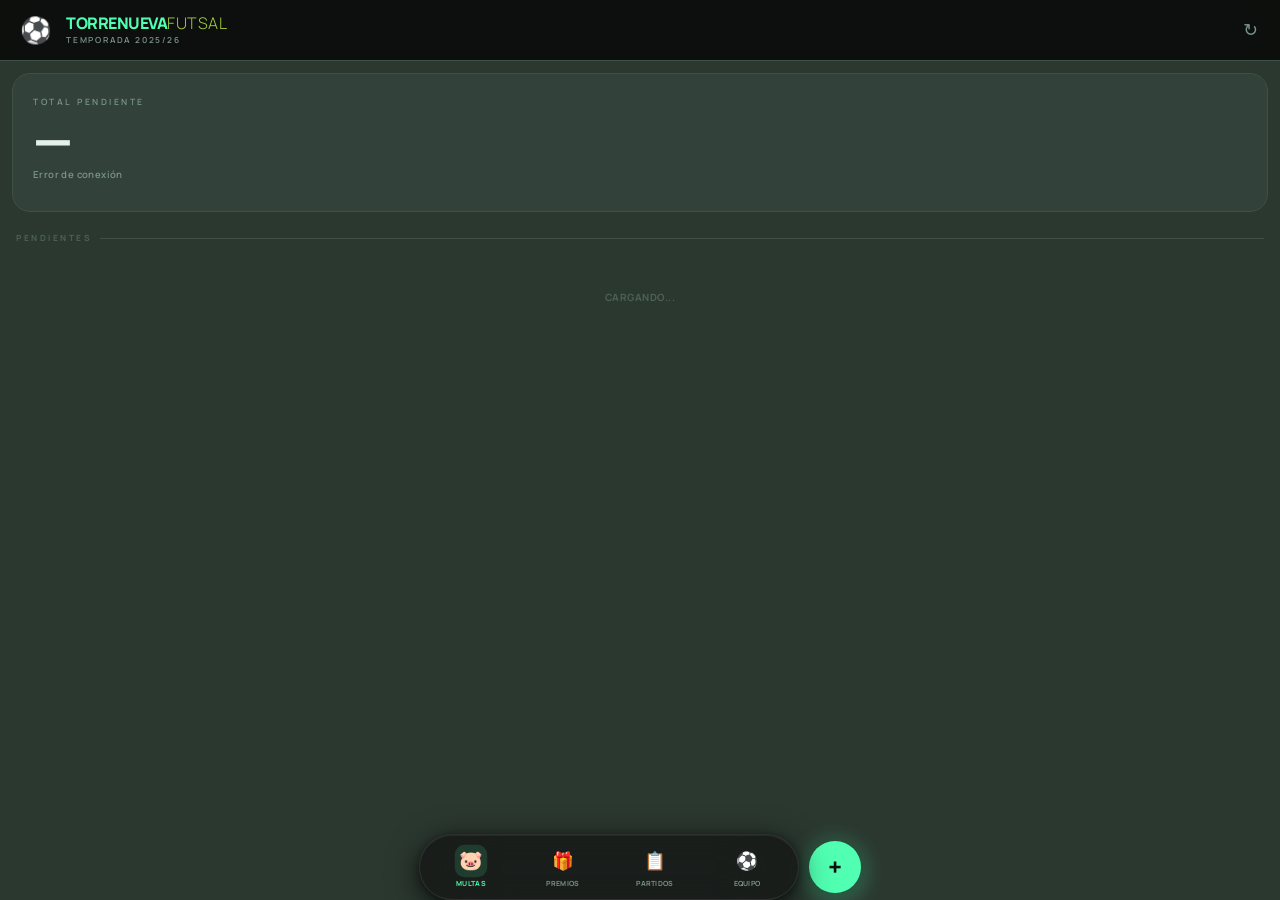
==== commit 34387991: "Update index.html - Add prizes for players - Add MVP voting - Reorder pages" ====
--- a/index.html
+++ b/index.html
@@ -130,7 +130,7 @@
 .pg{display:none;animation:pgIn .16s ease}.pg.on{display:block}
 @keyframes pgIn{from{opacity:0;transform:translateY(5px)}to{opacity:1;transform:translateY(0)}}
 
-/* RANKING */
+/* RANKING / PREMIOS */
 .rksec{margin:0 12px 12px}
 .rkhead{background:var(--bg2);border-radius:var(--r) var(--r) 0 0;border:1px solid var(--bor);border-bottom:none;padding:10px 16px;font-size:.54rem;color:var(--sub);text-transform:uppercase;letter-spacing:2px;font-weight:700;display:flex;align-items:center;gap:6px;}
 .rkhead .dot{width:5px;height:5px;border-radius:50%;background:var(--yel);flex-shrink:0}
@@ -142,6 +142,7 @@
 .rkem{font-size:1.05rem;flex-shrink:0}.rknm{flex:1;font-size:.83rem;font-weight:700}
 .rkam{font-size:.9rem;font-weight:700;color:var(--red)}
 .rkam-mvp{font-size:.9rem;font-weight:700;color:var(--yel)}
+.rkam-life{font-size:.9rem;font-weight:700;color:var(--grn)}
 .cgrid{display:grid;grid-template-columns:repeat(auto-fill,minmax(74px,1fr));gap:6px;padding:0 12px}
 .cc-card{background:var(--bg1);border:1px solid var(--bor);border-radius:var(--rc);padding:10px 5px;text-align:center}
 .cc-em{font-size:1.4rem}
@@ -172,20 +173,29 @@
 .mvp-hist-match{font-size:.58rem;color:var(--sub);font-weight:600;white-space:nowrap;overflow:hidden;text-overflow:ellipsis}
 .mvp-hist-pts{font-size:.75rem;font-weight:700;color:var(--yel);flex-shrink:0}
 
+/* PREMIOS — tarjetas de premio */
+.premio-card{margin:0 12px 10px;background:linear-gradient(135deg,rgba(80,255,177,.08) 0%,rgba(80,255,177,.02) 100%);border:1px solid rgba(80,255,177,.2);border-radius:var(--rc);padding:14px 15px;display:flex;align-items:center;gap:12px;}
+.premio-em{font-size:1.6rem;flex-shrink:0}
+.premio-info{flex:1;min-width:0}
+.premio-nm{font-size:.88rem;font-weight:800;letter-spacing:-.2px}
+.premio-reason{font-size:.65rem;font-weight:500;color:var(--sub);margin-top:3px;line-height:1.4;display:-webkit-box;-webkit-line-clamp:2;-webkit-box-orient:vertical;overflow:hidden}
+.premio-meta{font-size:.53rem;font-weight:600;color:var(--sub2);margin-top:5px;display:flex;align-items:center;gap:5px}
+.premio-meta .by{color:var(--yel);font-weight:700}
+.premio-vida{font-size:1rem;font-weight:800;color:var(--grn);flex-shrink:0;display:flex;flex-direction:column;align-items:center;gap:1px}
+.premio-vida span{font-size:.48rem;font-weight:700;color:var(--sub2);text-transform:uppercase;letter-spacing:.5px}
+
 /* PARTIDOS */
 .match-card{margin:0 12px 10px;background:var(--bg1);border:1px solid var(--bor);border-radius:var(--rc);overflow:hidden;}
 .match-card-head{padding:14px 15px 10px;border-bottom:1px solid var(--bor)}
-.match-jornada{font-size:.5rem;color:var(--sub2);text-transform:uppercase;letter-spacing:2px;font-weight:700;margin-bottom:4px}
-.match-rival{font-size:1rem;font-weight:800;letter-spacing:-.3px;line-height:1.2}
-.match-meta{display:flex;align-items:center;gap:8px;margin-top:6px;flex-wrap:wrap}
-.match-date{font-size:.62rem;color:var(--sub);font-weight:600}
+.match-jornada{font-size:.5rem;color:var(--sub2);text-transform:uppercase;letter-spacing:2px;font-weight:700;margin-bottom:6px}
+.match-rival{font-size:1.15rem;font-weight:800;letter-spacing:-.4px;line-height:1.2}
+.match-meta{display:flex;align-items:center;gap:8px;margin-top:8px;flex-wrap:wrap}
+.match-date{font-size:.75rem;color:var(--txt);font-weight:700;letter-spacing:-.1px}
 .match-loc{font-size:.58rem;font-weight:700;padding:2px 8px;border-radius:100px;background:var(--bg2);border:1px solid var(--bor);color:var(--sub)}
 .match-loc.home{background:rgba(80,255,177,.1);border-color:rgba(80,255,177,.25);color:var(--yel)}
-.match-status{font-size:.52rem;font-weight:700;padding:2px 8px;border-radius:100px;}
-.match-status.upcoming{background:rgba(122,148,137,.15);color:var(--sub);border:1px solid var(--bor)}
-.match-status.voting{background:rgba(255,45,85,.12);color:var(--red);border:1px solid rgba(255,45,85,.3);animation:pulse 2s infinite}
-.match-status.closed{background:rgba(80,255,177,.1);color:var(--yel);border:1px solid rgba(80,255,177,.25)}
-@keyframes pulse{0%,100%{opacity:1}50%{opacity:.6}}
+.match-status-live{display:inline-flex;align-items:center;gap:4px;font-size:.6rem;font-weight:800;padding:3px 10px;border-radius:100px;background:rgba(255,45,85,.15);color:var(--red);border:1px solid rgba(255,45,85,.35);animation:pulse 1.6s infinite;letter-spacing:.5px}
+.match-status-live::before{content:'';width:6px;height:6px;border-radius:50%;background:var(--red);flex-shrink:0;animation:pulse 1.6s infinite}
+@keyframes pulse{0%,100%{opacity:1}50%{opacity:.55}}
 
 /* Marcador resultado */
 .match-score-block{padding:14px 15px;border-bottom:1px solid var(--bor);display:flex;align-items:center;justify-content:center;gap:0;background:rgba(0,0,0,.12);}
@@ -217,6 +227,14 @@
 .vote-btn:active{background:rgba(255,45,85,.2)}
 .new-match-btn{display:flex;align-items:center;justify-content:center;gap:8px;margin:0 12px 12px;padding:14px;background:transparent;border:1.5px dashed var(--bor);border-radius:var(--rc);color:var(--sub);font-size:.75rem;font-weight:700;transition:all .15s;}
 .new-match-btn:active{border-color:var(--yel);color:var(--yel)}
+
+/* Convocatoria - jugadores label grande, equipación pequeña */
+.conv-section{margin-bottom:10px}
+.conv-section:last-child{margin-bottom:0}
+.conv-section-lbl{font-size:.48rem;color:var(--sub2);text-transform:uppercase;letter-spacing:2px;font-weight:700;margin-bottom:5px}
+.conv-line{font-size:.82rem;font-weight:600;color:var(--txt);line-height:1.75;padding-left:2px}
+.conv-line.equip-line{font-size:.65rem;font-weight:500;color:var(--sub);line-height:1.6}
+.conv-cap{color:var(--yel);font-weight:800}
 
 /* EQUIPO */
 .pl-box{margin:0 12px;background:var(--bg1);border:1px solid var(--bor);border-radius:var(--rc);overflow:hidden}
@@ -259,7 +277,7 @@
 .echip.sel-gk{background:rgba(255,107,107,.1);border-color:rgba(255,107,107,.5);color:#FF6B6B}
 .echip.sel-wm{background:var(--yel-a);border-color:rgba(80,255,177,.4);color:var(--yel)}
 
-/* Convocados — tap to select (sin checkboxes nativos) */
+/* Convocados — tap to select */
 .pcl-wrap{background:var(--bg);border:1px solid var(--bor);border-radius:10px;overflow:hidden;margin-bottom:10px}
 .pcl-group-lbl{font-size:.48rem;color:var(--sub2);text-transform:uppercase;letter-spacing:2px;font-weight:700;padding:7px 12px 5px;background:var(--bg2);border-bottom:1px solid var(--bor)}
 .pcl-row{display:flex;align-items:center;gap:10px;padding:11px 12px;border-top:1px solid var(--bor);cursor:pointer;transition:background .1s;user-select:none;}
@@ -270,7 +288,6 @@
 .pcl-cap{display:none;font-size:.56rem;font-weight:700;color:var(--sub2);border:1px solid var(--bor);border-radius:100px;padding:3px 8px;background:transparent;transition:all .12s;cursor:pointer;white-space:nowrap;}
 .pcl-cap.active{color:var(--yel);border-color:rgba(80,255,177,.4);background:var(--yel-a)}
 .pcl-check{width:22px;height:22px;border-radius:6px;border:2px solid var(--bor);background:var(--bg2);flex-shrink:0;display:flex;align-items:center;justify-content:center;font-size:.7rem;font-weight:800;color:transparent;transition:all .12s;}
-/* selected state */
 .pcl-row.sel{background:rgba(80,255,177,.06)}
 .pcl-row.sel .pcl-nm{color:var(--txt);font-weight:800}
 .pcl-row.sel .pcl-check{background:var(--yel);border-color:var(--yel);color:#0a1a10}
@@ -330,13 +347,6 @@
 .empty-ic{font-size:2.4rem;margin-bottom:10px;opacity:.3}
 .empty p{font-size:.64rem;font-weight:700;letter-spacing:.5px;text-transform:uppercase}
 .loading{text-align:center;font-size:.62rem;color:var(--sub2);font-weight:700;padding:36px;letter-spacing:.5px;text-transform:uppercase}
-
-/* Convocatoria texto */
-.conv-section{margin-bottom:10px}
-.conv-section:last-child{margin-bottom:0}
-.conv-section-lbl{font-size:.48rem;color:var(--sub2);text-transform:uppercase;letter-spacing:2px;font-weight:700;margin-bottom:5px}
-.conv-line{font-size:.82rem;font-weight:600;color:var(--txt);line-height:1.75;padding-left:2px}
-.conv-cap{color:var(--yel);font-weight:800}
 </style>
 </head>
 <body>
@@ -348,7 +358,7 @@
   </div>
   <div class="hdr-brand">
     <div class="brand-line"><span class="b1">TORRENUEVA</span><span class="b2">FUTSAL</span></div>
-    <div class="brand-sub">Multas · T25/26</div>
+    <div class="brand-sub">Temporada 2025/26</div>
   </div>
   <div class="user-badge" id="user-badge" onclick="logoutUser()">
     <span id="user-badge-txt"></span> <span class="x">✕</span>
@@ -356,7 +366,7 @@
   <button id="refresh-btn" onclick="manualRefresh()" style="background:transparent;border:none;color:var(--sub);font-size:1.1rem;padding:4px;flex-shrink:0;transition:transform .3s;line-height:1">↻</button>
 </header>
 
-<!-- ── MULTAS (incluye vidas al final) ── -->
+<!-- ── MULTAS (incluye vidas + rankings al final) ── -->
 <div class="pg on" id="pg-multas">
   <div class="hero">
     <div class="hero-lbl">Total pendiente</div>
@@ -366,6 +376,27 @@
   </div>
   <div class="sec">Pendientes</div>
   <div id="fines-list"><div class="loading">cargando...</div></div>
+
+  <!-- Rankings de multas -->
+  <div id="multas-rankings-section" style="display:none">
+    <div class="sec">Rankings · Multas</div>
+    <div class="rksec">
+      <div class="rkhead"><div class="dot"></div>más pagado · temporada</div>
+      <div class="rklist" id="rk-multas-season"></div>
+    </div>
+    <div class="rksec">
+      <div class="rkhead"><div class="dot"></div>más pagado · este mes</div>
+      <div class="rklist" id="rk-multas-month"></div>
+    </div>
+    <div class="rksec">
+      <div class="rkhead"><div class="dot" style="background:var(--red)"></div>más deuda · este mes</div>
+      <div class="rklist" id="rk-multas-debt"></div>
+    </div>
+    <div class="sec">Sin multas este mes</div>
+    <div class="cgrid" id="clean-grid-multas"></div>
+  </div>
+
+  <!-- Vidas -->
   <div id="lives-section" style="display:none">
     <div class="sec">Saldo de vidas</div>
     <div class="lv-wrap" id="lives-list"></div>
@@ -375,25 +406,10 @@
   <div style="height:8px"></div>
 </div>
 
-<!-- ── RANKING ── -->
+<!-- ── PREMIOS ── -->
 <div class="pg" id="pg-ranking">
   <div id="mvp-section"></div>
-  <div class="sec">Temporada 2025/26</div>
-  <div class="rksec">
-    <div class="rkhead"><div class="dot"></div>más pagado</div>
-    <div class="rklist" id="rk-season"></div>
-  </div>
-  <div class="sec">Este mes · <span id="month-lbl" style="font-size:.73rem;font-weight:700;color:var(--txt);text-transform:none;letter-spacing:0"></span></div>
-  <div class="rksec">
-    <div class="rkhead"><div class="dot"></div>más pagado</div>
-    <div class="rklist" id="rk-month"></div>
-  </div>
-  <div class="rksec">
-    <div class="rkhead"><div class="dot" style="background:var(--red)"></div>más deuda</div>
-    <div class="rklist" id="rk-debt"></div>
-  </div>
-  <div class="sec">Sin multas este mes</div>
-  <div class="cgrid" id="clean-grid"></div>
+  <div id="premios-coach-section"></div>
   <div style="height:12px"></div>
 </div>
 
@@ -415,11 +431,11 @@
   <div style="height:12px"></div>
 </div>
 
-<!-- TABBAR — 4 tabs, sin Vidas -->
+<!-- TABBAR -->
 <div class="nav-wrap">
   <nav class="bnav">
     <button class="ni on" onclick="goPage('multas',this)"><div class="ic">🐷</div><span class="lb">Multas</span></button>
-    <button class="ni" onclick="goPage('ranking',this)"><div class="ic">🏆</div><span class="lb">Ranking</span></button>
+    <button class="ni" onclick="goPage('ranking',this)"><div class="ic">🎁</div><span class="lb">Premios</span></button>
     <button class="ni" onclick="goPage('matches',this)"><div class="ic">📋</div><span class="lb">Partidos</span></button>
     <button class="ni" onclick="goPage('team',this)"><div class="ic">⚽</div><span class="lb">Equipo</span></button>
   </nav>
@@ -499,7 +515,6 @@
     <div class="field"><label>Ubicación</label><input type="text" id="m-location" placeholder="ej: pabellón municipal"></div>
     <div class="field"><label>Notas (opcional)</label><textarea id="m-notes" placeholder="información extra..."></textarea></div>
 
-    <!-- Equipación: 3 secciones -->
     <div class="field">
       <label>Equipación</label>
       <div class="equip-section">
@@ -526,7 +541,6 @@
       </div>
     </div>
 
-    <!-- Convocados: tap-to-select -->
     <div class="field">
       <label id="conv-label" style="display:flex;align-items:center;justify-content:space-between">
         <span>Convocados</span>
@@ -537,6 +551,26 @@
 
     <button class="bok" id="save-match-btn" onclick="saveMatch()">Crear convocatoria</button>
     <button class="bcan" onclick="closeMatchModal()">Cancelar</button>
+  </div>
+</div>
+
+<!-- NUEVO PREMIO (entrenador) -->
+<div class="ov" id="premio-ov">
+  <div class="sheet">
+    <div class="handle"></div>
+    <div class="mtit">Dar premio ❤️</div>
+    <div style="height:4px"></div>
+    <p style="font-size:.65rem;color:var(--sub);margin-bottom:14px;font-weight:500;line-height:1.5">Premia a un jugador con una vida extra por algo bien hecho.</p>
+    <div class="field">
+      <label>Jugador</label>
+      <select id="premio-player"><option value="">Seleccionar...</option></select>
+    </div>
+    <div class="field">
+      <label>Motivo del premio</label>
+      <textarea id="premio-reason" placeholder="ej: Entrenamiento excelente, actitud top..."></textarea>
+    </div>
+    <button class="bok" onclick="addPremio()">Dar premio (+1 vida)</button>
+    <button class="bcan" onclick="closePremioModal()">Cancelar</button>
   </div>
 </div>
 
@@ -621,6 +655,7 @@
 const getMatches   = ()    => sb('matches?order=date.desc,time.desc');
 const getMatchPls  = mid   => sb(`match_players?match_id=eq.${mid}&select=player_name,is_captain,role`);
 const getAllVotes   = ()    => sb('mvp_votes?select=*');
+const getPremios   = ()    => sb('premios?order=created_at.desc&limit=50');
 const postFine     = d     => sb('multas',{method:'POST',body:JSON.stringify(d)});
 const patchFine    = (id,d)=> sb(`multas?id=eq.${id}`,{method:'PATCH',body:JSON.stringify(d)});
 const delFineDB    = id    => sb(`multas?id=eq.${id}`,{method:'DELETE'});
@@ -631,13 +666,13 @@
 const postMPl      = d     => sb('match_players',{method:'POST',body:JSON.stringify(d)});
 const postVote     = d     => sb('mvp_votes',{method:'POST',body:JSON.stringify(d)});
 const patchMatch   = (id,d)=> sb(`matches?id=eq.${id}`,{method:'PATCH',body:JSON.stringify(d)});
+const postPremio   = d     => sb('premios',{method:'POST',body:JSON.stringify(d)});
 
 /* ── Helpers ── */
 function matchStatus(m){
   const diff=Date.now()-new Date(`${m.date}T${m.time}`).getTime();
   return diff<2*36e5?'upcoming':diff<48*36e5?'voting':'closed';
 }
-function statusLabel(s){return s==='upcoming'?'Próximo':s==='voting'?'Votación abierta':'Cerrado';}
 function days(ds){return Math.floor((Date.now()-new Date(ds+'T12:00:00'))/864e5);}
 function mult(f){if(!f.esMulta)return 1;const d=days(f.date);return d>=29?4:d>=15?2:1;}
 const eff    = f  => {const b=f.amount-((!f.paid&&f.paid_amount)?parseFloat(f.paid_amount):0);return Math.max(0,b)*mult(f);};
@@ -655,8 +690,12 @@
 
 /* ══ RENDER ══ */
 async function render(){
-  let all,pls,log7,matches,allVotes;
-  try{[all,pls,log7,matches,allVotes]=await Promise.all([getAll(),getPlayers(),getLog7(),getMatches(),getAllVotes()]);}
+  let all,pls,log7,matches,allVotes,premios;
+  try{
+    [all,pls,log7,matches,allVotes]=await Promise.all([getAll(),getPlayers(),getLog7(),getMatches(),getAllVotes()]);
+    // premios may not have table yet — graceful fallback
+    try{premios=await getPremios();}catch{premios=[];}
+  }
   catch(e){console.error(e);document.getElementById('h-count').textContent='Error de conexión';return;}
   players=pls;window._fines=all;window._matches=matches;
 
@@ -667,7 +706,6 @@
 
   document.getElementById('h-total').innerHTML=fmt(tot).replace('€','<span class="eur">€</span>');
   document.getElementById('h-count').textContent=pend.length+' multa'+(pend.length!==1?'s':'')+' pendiente'+(pend.length!==1?'s':'');
-  document.getElementById('month-lbl').textContent=monName();
   document.getElementById('h-pills').innerHTML=
     `<div class="pill"><b>${pend.filter(f=>isSeas(f.date)).length}</b> esta temporada</div>
      <div class="pill"><b>${paid.filter(f=>isMon(f.paid_at||f.date)).length}</b> pagados este mes</div>
@@ -675,11 +713,13 @@
      ${dup>0?`<div class="pill y"><b>${dup}</b> duplicada${dup!==1?'s':''}</div>`:''}`;
 
   renderCards(pend,pls);
+  renderMultasRankings(all,paid,pls);
   renderLives(pls,log7);
-  renderRanking(all,paid,pls,matches,allVotes);
+  renderPremios(pls,matches,allVotes,premios);
   renderMatches(matches);
   renderPlayers(pls);
   rebuildSelect(pls);
+  rebuildPremioSelect(pls);
   rebuildChecklist(pls);
 }
 
@@ -716,6 +756,24 @@
     }).join('')+'</div>';
 }
 
+/* ── Rankings dentro de multas ── */
+function renderMultasRankings(all,paid,pls){
+  const sec=document.getElementById('multas-rankings-section');
+  sec.style.display='block';
+
+  const sT={};paid.filter(f=>isSeas(f.date)).forEach(f=>{sT[f.player]=(sT[f.player]||0)+f.amount*(f.paid_mult||1);});
+  rkListEl('rk-multas-season',sT);
+
+  const mT={};paid.filter(f=>isMon(f.paid_at||f.date)).forEach(f=>{mT[f.player]=(mT[f.player]||0)+f.amount*(f.paid_mult||1);});
+  rkListEl('rk-multas-month',mT);
+
+  const dT={};all.filter(f=>!f.paid&&isMon(f.date)).forEach(f=>{dT[f.player]=(dT[f.player]||0)+eff(f);});
+  rkListEl('rk-multas-debt',dT);
+
+  const dirty=new Set(Object.keys(dT));
+  document.getElementById('clean-grid-multas').innerHTML=pls.filter(p=>!dirty.has(p.name)).map(p=>`<div class="cc-card"><div class="cc-em">${p.emoji||'👤'}</div><div class="cc-nm">${p.name.split(' ')[0]}</div></div>`).join('')||'<p style="color:var(--sub2);font-size:.62rem;font-weight:700;letter-spacing:.5px;text-transform:uppercase;padding:2px 0 2px 12px">nadie limpio</p>';
+}
+
 /* ── Vidas (dentro de multas) ── */
 function renderLives(pls,log7){
   const plsLv=pls.filter(p=>parseFloat(p.lives||0)>0);
@@ -729,15 +787,21 @@
         <span class="lv-nm">${p.name}</span>
         <span class="lv-bal">❤️ ${fmt(parseFloat(p.lives))}</span>
       </div>`).join('');
+
+  // En multas: historial sin motivo de premios (solo mostrar delta y jugador)
   const logEl=document.getElementById('log-list');
   logEl.innerHTML=log7.length
-    ?log7.map(l=>`<div class="log-r"><div class="log-d ${l.delta>0?'p':'n'}">${l.delta>0?'+':''}${fmt(l.delta)}</div><div class="log-i"><div class="log-nm">${emj(l.player)} ${l.player}</div><div class="log-rs">${l.reason||''}</div></div><div class="log-dt">${fmtDL(l.created_at)}</div></div>`).join('')
+    ?log7.map(l=>{
+      const esPremio=l.reason&&l.reason.startsWith('Premio:');
+      const reasonTxt=esPremio?'❤️ Premio recibido':l.reason||'';
+      return`<div class="log-r"><div class="log-d ${l.delta>0?'p':'n'}">${l.delta>0?'+':''}${fmt(l.delta)}</div><div class="log-i"><div class="log-nm">${emj(l.player)} ${l.player}</div><div class="log-rs">${reasonTxt}</div></div><div class="log-dt">${fmtDL(l.created_at)}</div></div>`;
+    }).join('')
     :'<div class="loading" style="padding:16px">sin movimientos esta semana</div>';
 }
 
-/* ── Ranking ── */
-function renderRanking(all,paid,pls,matches,allVotes){
-  /* MVP por partido */
+/* ── Premios (pantalla Premios = pg-ranking) ── */
+function renderPremios(pls,matches,allVotes,premios){
+  /* MVP section */
   const closed=matches.filter(m=>matchStatus(m)==='closed');
   const mvpHistory=closed.map(m=>{
     const votes=allVotes.filter(v=>v.match_id===m.id),scores={};
@@ -746,7 +810,6 @@
     return{match:m,sorted,mvps:sorted.filter(([,p])=>p===top).map(([n])=>n),topScore:top,votes};
   });
 
-  /* MVP acumulado temporada */
   const seasScores={};
   allVotes.forEach(v=>{
     if(matchStatus(matches.find(x=>x.id===v.match_id)||{date:'2099-01-01',time:'00:00'})!=='closed')return;
@@ -787,21 +850,56 @@
       </div>`).join('')||'<div class="rkrow"><span style="font-size:.62rem;color:var(--sub2);font-weight:600">sin datos aún</span></div>';
 
     mvpHtml=`${hero}${podium}
-      <div class="rksec"><div class="rkhead"><div class="dot"></div>ranking temporada</div><div class="rklist">${seasRows}</div></div>
+      <div class="rksec"><div class="rkhead"><div class="dot"></div>ranking mvp temporada</div><div class="rklist">${seasRows}</div></div>
       <div class="rksec"><div class="rkhead"><div class="dot"></div>historial por partido</div><div class="rklist">${histRows}</div></div>`;
   }
 
   mvpEl.innerHTML=`<div class="sec">🏆 MVP</div>${mvpHtml}`;
 
-  /* Multas ranking */
-  const sT={};paid.filter(f=>isSeas(f.date)).forEach(f=>{sT[f.player]=(sT[f.player]||0)+f.amount*(f.paid_mult||1);});rkList('rk-season',sT);
-  const mT={};paid.filter(f=>isMon(f.paid_at||f.date)).forEach(f=>{mT[f.player]=(mT[f.player]||0)+f.amount*(f.paid_mult||1);});rkList('rk-month',mT);
-  const dT={};all.filter(f=>!f.paid&&isMon(f.date)).forEach(f=>{dT[f.player]=(dT[f.player]||0)+eff(f);});rkList('rk-debt',dT);
-  const dirty=new Set(Object.keys(dT));
-  document.getElementById('clean-grid').innerHTML=pls.filter(p=>!dirty.has(p.name)).map(p=>`<div class="cc-card"><div class="cc-em">${p.emoji||'👤'}</div><div class="cc-nm">${p.name.split(' ')[0]}</div></div>`).join('')||'<p style="color:var(--sub2);font-size:.62rem;font-weight:700;letter-spacing:.5px;text-transform:uppercase;padding:2px 0 2px 12px">nadie limpio</p>';
-}
-function rkList(id,tots){
+  /* Premios entrenador */
+  const premiosEl=document.getElementById('premios-coach-section');
+  const isCoach=currentUser?.role==='coach';
+  let premiosHtml=`<div class="sec">❤️ Premios entrenador</div>`;
+
+  if(isCoach){
+    premiosHtml+=`<button class="new-match-btn" style="margin-bottom:10px" onclick="openPremioModal()">＋ Dar premio</button>`;
+  }
+
+  // Ranking de vidas ganadas por premios
+  const vidaRank={};
+  premios.forEach(p=>{vidaRank[p.player]=(vidaRank[p.player]||0)+1;});
+  const vidaRankSorted=Object.entries(vidaRank).sort((a,b)=>b[1]-a[1]);
+
+  if(vidaRankSorted.length){
+    premiosHtml+=`<div class="rksec"><div class="rkhead"><div class="dot" style="background:var(--grn)"></div>vidas ganadas · temporada</div><div class="rklist">${
+      vidaRankSorted.map(([nm,n],i)=>`<div class="rkrow"><span class="rkpos ${posC(i)}">${i+1}</span><span class="rkem">${emj(nm)}</span><span class="rknm">${nm}</span><span class="rkam-life">❤️ ×${n}</span></div>`).join('')
+    }</div></div>`;
+  }
+
+  premiosHtml+=`<div style="margin:0 12px 8px">`;
+
+  if(!premios.length){
+    premiosHtml+=`<div class="empty" style="padding:30px;background:var(--bg1);border:1px solid var(--bor);border-radius:var(--rc)"><div class="empty-ic">❤️</div><p>aún no hay premios</p></div>`;
+  } else {
+    premiosHtml+=premios.map(p=>`
+      <div class="premio-card">
+        <div class="premio-em">${emj(p.player)}</div>
+        <div class="premio-info">
+          <div class="premio-nm">${p.player}</div>
+          <div class="premio-reason">${p.reason||'Buen trabajo'}</div>
+          <div class="premio-meta"><span class="by">${p.given_by||'Entrenador'}</span> · ${fmtDL(p.created_at)}</div>
+        </div>
+        <div class="premio-vida">❤️<span>+1 vida</span></div>
+      </div>`).join('');
+  }
+
+  premiosHtml+=`</div>`;
+  premiosEl.innerHTML=premiosHtml;
+}
+
+function rkListEl(id,tots){
   const el=document.getElementById(id);
+  if(!el)return;
   const s=Object.entries(tots).filter(([,v])=>v>0).sort((a,b)=>b[1]-a[1]);
   el.innerHTML=s.length?s.map(([nm,t],i)=>`<div class="rkrow"><span class="rkpos ${posC(i)}">${i+1}</span><span class="rkem">${emj(nm)}</span><span class="rknm">${nm}</span><span class="rkam">${fmt(t)}</span></div>`).join(''):'<div class="rkrow"><span style="font-size:.62rem;font-weight:600;color:var(--sub2)">sin datos aún</span></div>';
 }
@@ -818,10 +916,10 @@
 
   for(const m of matches){
     const st=matchStatus(m),mps=mpMap[m.id]||[];
+    // Nombre: local siempre Torrenueva FS primero, visitante el rival primero
     const title=m.home?`Torrenueva FS - ${m.rival}`:`${m.rival} - Torrenueva FS`;
     const tStr=m.time?m.time.slice(0,5):'';
     const gks=mps.filter(p=>p.role==='goalkeeper'),out=mps.filter(p=>p.role!=='goalkeeper');
-    const chips=[...gks,...out].map(p=>`<div class="match-player-chip ${p.role==='goalkeeper'?'gk':''}">${emj(p.player_name)} ${p.player_name}${p.is_captain?'<span class="cap"> (c)</span>':''}</div>`).join('');
 
     /* Equipación texto */
     const equipLines=[];
@@ -847,26 +945,30 @@
       scoreBlock=`<button class="add-score-btn" onclick="openScoreOv('${m.id}')">＋ Añadir resultado</button>`;
     }
 
+    /* Pill LIVE solo si votación abierta */
+    const livePill=st==='voting'?`<span class="match-status-live">LIVE</span>`:'';
+
     html+=`<div class="match-card">
       <div class="match-card-head">
         <div class="match-jornada">Jornada ${m.jornada||'—'} · ${mps.length} convocados</div>
         <div class="match-rival">${title}</div>
         <div class="match-meta">
-          <span class="match-date">${fmtD(m.date)}${tStr?' · '+tStr:''} · ${m.location||''}</span>
+          ${livePill}
+          <span class="match-date">${fmtD(m.date)}${tStr?' · '+tStr:''}</span>
+          ${m.location?`<span class="match-date" style="color:var(--sub);font-size:.6rem;font-weight:500">${m.location}</span>`:''}
           <span class="match-loc ${m.home?'home':''}">${m.home?'🏠 Casa':'✈️ Fuera'}</span>
-          <span class="match-status ${st}">${statusLabel(st)}</span>
         </div>
       </div>
       ${scoreBlock}
       <div class="match-card-body">
-        ${equipLines.length?`<div class="conv-section"><div class="conv-section-lbl">Equipaciones</div>${equipLines.map(e=>`<div class="conv-line">· ${e}</div>`).join('')}</div>`:''}
+        ${equipLines.length?`<div class="conv-section"><div class="conv-section-lbl">Equipaciones</div>${equipLines.map(e=>`<div class="conv-line equip-line">· ${e}</div>`).join('')}</div>`:''}
         ${gks.length?`<div class="conv-section"><div class="conv-section-lbl">Porteros</div>${gks.map(p=>`<div class="conv-line">· ${p.player_name}${p.is_captain?' <span class="conv-cap">(c)</span>':''}</div>`).join('')}</div>`:''}
         ${out.length?`<div class="conv-section"><div class="conv-section-lbl">Jugadores</div>${out.map(p=>`<div class="conv-line">· ${p.player_name}${p.is_captain?' <span class="conv-cap">(c)</span>':''}</div>`).join('')}</div>`:''}
         ${!equipLines.length&&!mps.length?'<span style="font-size:.62rem;color:var(--sub2)">sin convocados</span>':''}
         ${m.notes?`<div class="match-notes">${m.notes}</div>`:''}
       </div>
       <div class="match-card-foot">
-        <button class="share-btn" onclick="shareMatchById('${m.id}')">📋 Copiar convocatoria</button>
+        <button class="share-btn" onclick="shareMatchById('${m.id}')">📤 Compartir</button>
         ${st==='voting'?`<button class="vote-btn" onclick="openVoteModal('${m.id}')">⭐ Votar MVP</button>`:''}
       </div>
     </div>`;
@@ -893,6 +995,12 @@
   sel.innerHTML='<option value="">Seleccionar...</option>';
   pls.forEach(p=>{const o=document.createElement('option');o.value=p.name;o.textContent=(p.emoji||'👤')+' '+p.name;sel.appendChild(o);});
   if(prev)sel.value=prev;
+}
+function rebuildPremioSelect(pls){
+  const sel=document.getElementById('premio-player');
+  if(!sel)return;
+  sel.innerHTML='<option value="">Seleccionar...</option>';
+  pls.filter(p=>p.role!=='coach').forEach(p=>{const o=document.createElement('option');o.value=p.name;o.textContent=(p.emoji||'👤')+' '+p.name;sel.appendChild(o);});
 }
 function rebuildChecklist(pls){
   const el=document.getElementById('match-players-checklist');
@@ -926,7 +1034,6 @@
     <span class="pcl-check"></span>
   </div>`;
 }
-
 function updateConvCount(){
   const n=document.querySelectorAll('#match-players-checklist .pcl-row.sel').length;
   const lbl=document.getElementById('conv-count');
@@ -997,7 +1104,11 @@
   const vm=(window._matches||[]).filter(m=>matchStatus(m)==='voting'),role=currentUser.role;
   document.getElementById('action-sub').innerHTML=`Conectado como <b>${currentUser.emoji} ${currentUser.name}</b>`;
   const acts=[];
-  if(role==='coach'){acts.push({ic:'📋',lbl:'Nueva convocatoria',sub:'Crear y compartir',fn:'openMatchModal();closeActionOv()'});acts.push({ic:'🐷',lbl:'Nueva multa',sub:'Registrar multa',fn:'openFineModal();closeActionOv()'});}
+  if(role==='coach'){
+    acts.push({ic:'📋',lbl:'Nueva convocatoria',sub:'Crear y compartir',fn:'openMatchModal();closeActionOv()'});
+    acts.push({ic:'🐷',lbl:'Nueva multa',sub:'Registrar multa',fn:'openFineModal();closeActionOv()'});
+    acts.push({ic:'❤️',lbl:'Dar premio',sub:'Vida extra por buen trabajo',fn:'openPremioModal();closeActionOv()'});
+  }
   if(role==='player'||role==='goalkeeper') acts.push({ic:'🐷',lbl:'Nueva multa',sub:'Registrar multa',fn:'openFineModal();closeActionOv()'});
   if(vm.length) acts.push({ic:'⭐',lbl:'Votar MVP',sub:vm[0].rival,fn:`openVoteModal('${vm[0].id}');closeActionOv()`});
   document.getElementById('action-grid').innerHTML=acts.map(a=>`<button class="action-btn" onclick="${a.fn}"><span class="a-ic">${a.ic}</span><div class="a-lbl"><div>${a.lbl}</div><div class="a-sub">${a.sub}</div></div></button>`).join('')||`<p style="color:var(--sub);font-size:.72rem;padding:8px 0">Sin acciones disponibles</p>`;
@@ -1030,6 +1141,28 @@
       else{await patchFine(fine.id,{paid_amount:usar});await patchPl(pl.id,{lives:0});await postLog({player:p,player_id:pl.id,delta:-usar,reason:`Auto parcial: "${r||'sin motivo'}" −${fmt(usar)} de ${fmt(a)}`});}
     }
     closeFineModal();render();
+  }catch(e){alert('Error: '+e.message);}
+}
+
+/* ══ PREMIOS ══ */
+function openPremioModal(){
+  document.getElementById('premio-reason').value='';
+  document.getElementById('premio-player').value='';
+  document.getElementById('premio-ov').classList.add('on');
+}
+function closePremioModal(){document.getElementById('premio-ov').classList.remove('on');}
+document.getElementById('premio-ov').addEventListener('click',e=>{if(e.target===e.currentTarget)closePremioModal();});
+async function addPremio(){
+  if(currentUser?.role!=='coach'){showToast('Solo los entrenadores pueden dar premios');return;}
+  const p=document.getElementById('premio-player').value,r=document.getElementById('premio-reason').value.trim();
+  if(!p)return alert('Selecciona un jugador');if(!r)return alert('Escribe el motivo del premio');
+  const pl=players.find(x=>x.name===p);if(!pl)return;
+  try{
+    const lv=parseFloat(pl.lives||0)+1;
+    await patchPl(pl.id,{lives:lv});
+    await postLog({player:p,player_id:pl.id,delta:1,reason:`Premio: ${r}`});
+    try{await postPremio({player:p,player_id:pl.id,reason:r,given_by:currentUser.name});}catch{}
+    closePremioModal();render();showToast(`❤️ Premio dado a ${p.split(' ')[0]}!`);
   }catch(e){alert('Error: '+e.message);}
 }
 
@@ -1115,25 +1248,13 @@
   if(out.length) text+=`\n\nJUGADORES:\n${out.map(fmtP).join('\n')}`;
   if(match.notes) text+=`\n\n${match.notes}`;
 
-  /* Web Share API (iOS/Android nativo) */
-  if(navigator.share){
-    try{await navigator.share({text});return;}
-    catch(e){if(e.name==='AbortError')return;}
-  }
-  /* Clipboard API */
-  if(navigator.clipboard&&navigator.clipboard.writeText){
-    try{await navigator.clipboard.writeText(text);showToast('Copiado! 📋');return;}
-    catch{}
-  }
-  /* Fallback textarea */
+  if(navigator.share){try{await navigator.share({text});return;}catch(e){if(e.name==='AbortError')return;}}
+  if(navigator.clipboard&&navigator.clipboard.writeText){try{await navigator.clipboard.writeText(text);showToast('Copiado! 📋');return;}catch{}}
   const ta=document.createElement('textarea');
   ta.value=text;ta.setAttribute('readonly','');
-  Object.assign(ta.style,{position:'fixed',top:'50%',left:'50%',
-    transform:'translate(-50%,-50%)',width:'2px',height:'2px',opacity:'0'});
-  document.body.appendChild(ta);
-  ta.focus();ta.select();ta.setSelectionRange(0,99999);
-  const ok=document.execCommand('copy');
-  document.body.removeChild(ta);
+  Object.assign(ta.style,{position:'fixed',top:'50%',left:'50%',transform:'translate(-50%,-50%)',width:'2px',height:'2px',opacity:'0'});
+  document.body.appendChild(ta);ta.focus();ta.select();ta.setSelectionRange(0,99999);
+  const ok=document.execCommand('copy');document.body.removeChild(ta);
   showToast(ok?'Copiado! 📋':'No se pudo copiar');
 }
 
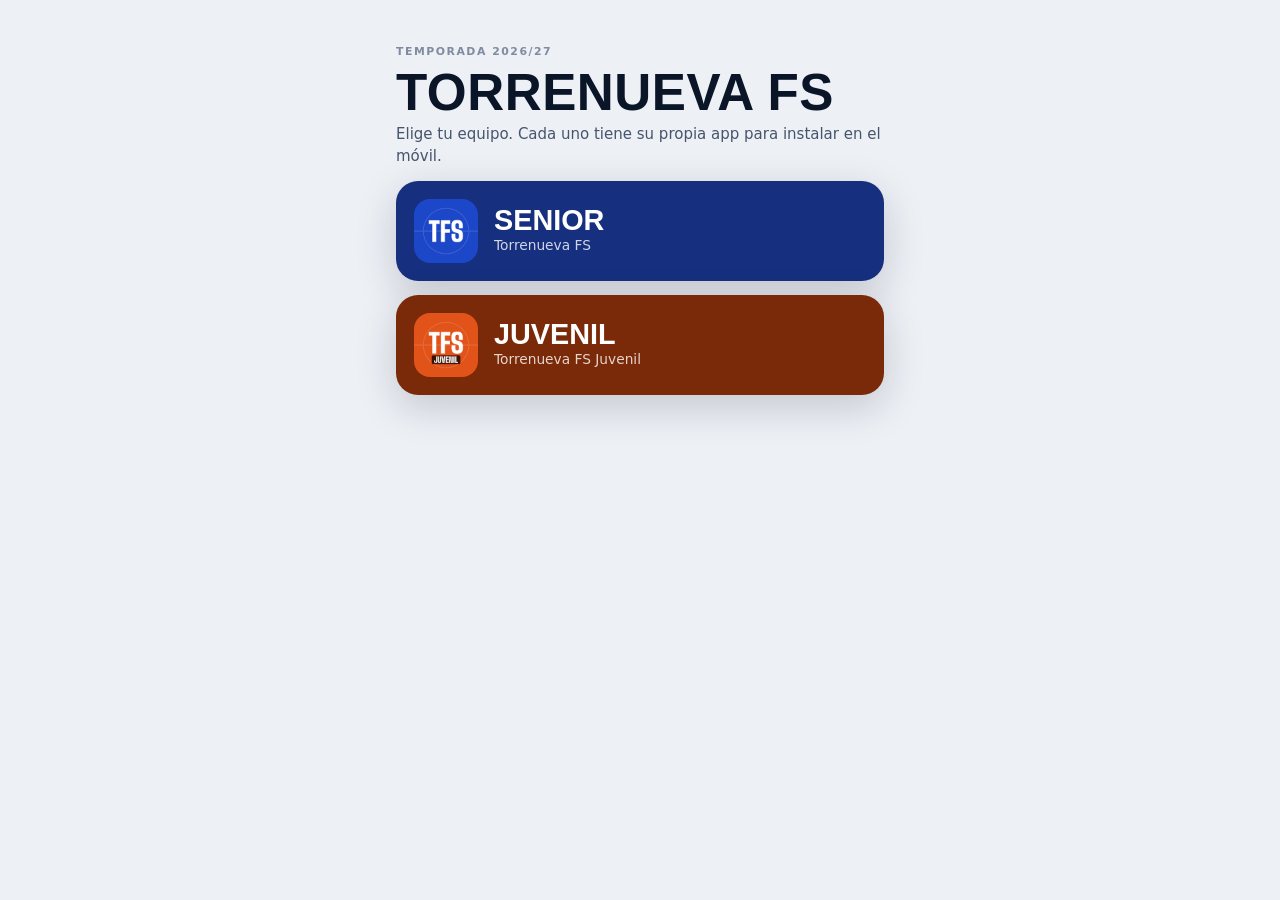
==== commit 68011440: "Temporada 2026/27: una app por equipo, login por jugador, chat y fichas - Dos PWA instalables por se" ====
--- a/index.html
+++ b/index.html
@@ -1,1349 +1,27 @@
-<!DOCTYPE html>
+<!doctype html>
 <html lang="es">
 <head>
-<meta charset="UTF-8">
-<meta name="viewport" content="width=device-width,initial-scale=1,maximum-scale=1,viewport-fit=cover">
-<meta name="mobile-web-app-capable" content="yes">
-<meta name="apple-mobile-web-app-capable" content="yes">
-<meta name="apple-mobile-web-app-status-bar-style" content="black-translucent">
-<meta name="apple-mobile-web-app-title" content="Torrenueva">
-<meta name="theme-color" content="#2b3830">
-<title>Torrenueva Futsal</title>
-<link rel="manifest" href="manifest.json">
-<link rel="apple-touch-icon" href="icon-192.png">
-<link rel="icon" type="image/svg+xml" href="data:image/svg+xml,<svg xmlns='http://www.w3.org/2000/svg' viewBox='0 0 100 100'><text y='.9em' font-size='85'>⚽</text></svg>">
-<link rel="preconnect" href="https://fonts.googleapis.com">
-<link href="https://fonts.googleapis.com/css2?family=Manrope:wght@200;300;400;500;600;700;800&display=swap" rel="stylesheet">
-<style>
-:root {
-  --bg:#2b3830;--bg1:#32413a;--bg2:#3a4a42;--bg3:#435249;--bor:#3e5047;
-  --txt:#e6f0eb;--sub:#7a9489;--sub2:#4c6158;
-  --yel:#50ffb1;--grn:#50ffb1;--red:#FF2D55;--warm:#FF6B6B;
-  --yel-a:rgba(80,255,177,.14);--grn-a:rgba(80,255,177,.11);--red-a:rgba(255,45,85,.1);
-  --safe:env(safe-area-inset-bottom,0px);--r:18px;--rc:15px;--rs:10px;
-  --c0:#50ffb1;--c1:#4fb286;--c2:#3c896d;--c3:#546d64;--c4:#4d685a;
-}
-*,*::before,*::after{box-sizing:border-box;margin:0;padding:0;-webkit-tap-highlight-color:transparent}
-html{height:100%;overscroll-behavior:none}
-body{font-family:'Manrope',system-ui,sans-serif;background:var(--bg);color:var(--txt);min-height:100dvh;padding-bottom:calc(96px + var(--safe));-webkit-font-smoothing:antialiased;}
-button{font-family:inherit;cursor:pointer}
-input,select,textarea{font-family:inherit}
-
-/* HEADER */
-.hdr{position:sticky;top:0;z-index:90;background:rgba(10,10,10,.88);backdrop-filter:blur(24px) saturate(1.6);-webkit-backdrop-filter:blur(24px) saturate(1.6);border-bottom:1px solid var(--bor);padding:12px 18px;padding-top:max(12px,env(safe-area-inset-top,12px));display:flex;align-items:center;gap:12px;}
-.logo{width:36px;height:36px;flex-shrink:0;font-size:1.6rem;line-height:1;display:flex;align-items:center;justify-content:center;}
-.logo img{width:36px;height:36px;border-radius:9px;object-fit:cover;display:block}
-.hdr-brand{flex:1;min-width:0}
-.brand-line{font-size:1rem;line-height:1;white-space:nowrap;overflow:hidden;text-overflow:ellipsis;}
-.b1{color:var(--yel);font-weight:800;letter-spacing:-.5px}
-.b2{color:rgba(203,255,77,.8);font-weight:300;letter-spacing:.6px}
-.brand-sub{font-size:.52rem;color:var(--sub);margin-top:3px;letter-spacing:1.8px;text-transform:uppercase;font-weight:600}
-.user-badge{display:none;background:var(--yel-a);border:1px solid rgba(80,255,177,.25);border-radius:100px;padding:5px 12px;font-size:.65rem;font-weight:700;color:var(--yel);flex-shrink:0;align-items:center;gap:5px;cursor:pointer;letter-spacing:.2px;max-width:140px;overflow:hidden;text-overflow:ellipsis;white-space:nowrap;}
-.user-badge.on{display:flex}
-.user-badge .x{opacity:.4;margin-left:1px;flex-shrink:0}
-
-/* HERO */
-.hero{margin:12px;border-radius:var(--r);background:var(--bg1);padding:22px 20px 17px;border:1px solid var(--bor);}
-.hero-lbl{font-size:.54rem;color:var(--sub);text-transform:uppercase;letter-spacing:2.5px;font-weight:600}
-.hero-amt{font-size:3.2rem;font-weight:800;color:var(--txt);line-height:1;margin:6px 0 3px;letter-spacing:-2.5px;}
-.hero-amt .eur{color:var(--yel);font-weight:300;font-size:2rem}
-.hero-cnt{font-size:.6rem;color:var(--sub);font-weight:600;letter-spacing:.4px}
-.pills{display:flex;gap:6px;margin-top:13px;flex-wrap:wrap}
-.pill{background:var(--bg2);border:1px solid var(--bor);border-radius:100px;padding:4px 11px;font-size:.62rem;font-weight:600;color:var(--sub);display:flex;align-items:center;gap:4px;}
-.pill b{color:var(--txt)}
-.pill.g{background:var(--grn-a);border-color:rgba(80,255,177,.2);color:var(--grn)}.pill.g b{color:var(--grn)}
-.pill.y{background:var(--yel-a);border-color:rgba(240,236,87,.2);color:var(--yel)}.pill.y b{color:var(--yel)}
-
-/* SECTION */
-.sec{font-size:.53rem;color:var(--sub2);font-weight:700;text-transform:uppercase;letter-spacing:2.5px;padding:0 16px;margin:20px 0 10px;display:flex;align-items:center;gap:8px;}
-.sec::after{content:'';flex:1;height:1px;background:var(--bor)}
-
-/* PLAYER CARDS (multas) */
-.cards-wrap{padding:0 12px}
-.pc{border-radius:var(--rc);overflow:hidden;margin-bottom:12px;border:2px solid transparent;box-shadow:0 1px 3px rgba(0,0,0,.4);transition:transform .12s;}
-.pc:active{transform:scale(.984)}
-.pc.c0{background:var(--c0)}.pc.c1{background:var(--c1)}.pc.c2{background:var(--c2)}.pc.c3{background:var(--c3)}.pc.c4{background:var(--c4)}
-.pc.c0 .pc-name,.pc.c1 .pc-name{color:#0d2218}.pc.c2 .pc-name,.pc.c3 .pc-name,.pc.c4 .pc-name{color:#e8f5ee}
-.pc.c0 .pc-tot,.pc.c1 .pc-tot{color:#0d2218}.pc.c2 .pc-tot,.pc.c3 .pc-tot,.pc.c4 .pc-tot{color:#e8f5ee}
-.pc.c0 .pc-hdr,.pc.c1 .pc-hdr{border-bottom-color:rgba(0,0,0,.1)}.pc.c2 .pc-hdr,.pc.c3 .pc-hdr,.pc.c4 .pc-hdr{border-bottom-color:rgba(255,255,255,.08)}
-.pc.c0 .fc,.pc.c1 .fc{background:rgba(0,0,0,.07)}.pc.c2 .fc,.pc.c3 .fc,.pc.c4 .fc{background:rgba(0,0,0,.15)}
-.pc.c0 .fc-amt,.pc.c1 .fc-amt{color:#0d2218}.pc.c2 .fc-amt,.pc.c3 .fc-amt,.pc.c4 .fc-amt{color:#e8f5ee}
-.pc.c0 .fc-rsn,.pc.c1 .fc-rsn{color:rgba(15,35,25,.5)}.pc.c2 .fc-rsn,.pc.c3 .fc-rsn,.pc.c4 .fc-rsn{color:rgba(220,240,230,.45)}
-.pc.c0 .fc-bot,.pc.c1 .fc-bot{color:rgba(15,35,25,.4)}.pc.c2 .fc-bot,.pc.c3 .fc-bot,.pc.c4 .fc-bot{color:rgba(220,240,230,.38)}
-.pc.c0 .pbtn,.pc.c1 .pbtn{border-color:rgba(0,0,0,.18);background:rgba(0,0,0,.07);color:#0d2218}.pc.c2 .pbtn,.pc.c3 .pbtn,.pc.c4 .pbtn{border-color:rgba(255,255,255,.2);background:rgba(255,255,255,.06);color:#e8f5ee}
-.pc.c0 .dbtn,.pc.c1 .dbtn{border-color:rgba(0,0,0,.1);color:rgba(0,0,0,.3)}.pc.c2 .dbtn,.pc.c3 .dbtn,.pc.c4 .dbtn{border-color:rgba(255,255,255,.1);color:rgba(255,255,255,.28)}
-.pc.c0 .pc-meta,.pc.c1 .pc-meta{color:rgba(15,35,25,.5)}.pc.c2 .pc-meta,.pc.c3 .pc-meta,.pc.c4 .pc-meta{color:rgba(220,240,230,.4)}
-.pc.w2{border-color:#FF6B6B!important}.pc.w4{border-color:#C0143C!important}
-.pc-hdr{display:flex;align-items:center;gap:12px;padding:14px 14px 10px;border-bottom:1px solid rgba(0,0,0,.1);}
-.pc-em{font-size:2rem;line-height:1;flex-shrink:0}
-.pc-info{flex:1;min-width:0}
-.pc-name{font-size:1rem;font-weight:800;letter-spacing:-.35px;white-space:nowrap;overflow:hidden;text-overflow:ellipsis}
-.pc-meta{font-size:.57rem;font-weight:600;margin-top:3px;display:flex;align-items:center;gap:7px;}
-.pc-meta .lv{color:#217a40}
-.pc-tot{font-size:1.55rem;font-weight:800;letter-spacing:-1.5px;flex-shrink:0}
-.pc-grid{display:grid;grid-template-columns:1fr 1fr;gap:6px;padding:9px}
-.fc{border-radius:var(--rs);padding:9px 10px;display:flex;flex-direction:column;gap:3px;border:1.5px solid transparent;}
-.fc.f2{border-color:#FF6B6B}.fc.f4{border-color:#C0143C}
-.fc-amt{font-size:1.2rem;font-weight:800;letter-spacing:-.8px;line-height:1}
-.fc-amt.or{color:#FF6B6B}.fc-amt.rd{color:#FF2D55}
-.fc-rsn{font-size:.68rem;font-weight:500;display:-webkit-box;-webkit-line-clamp:2;-webkit-box-orient:vertical;overflow:hidden;line-height:1.3}
-.fc-bot{font-size:.54rem;font-weight:600;display:flex;align-items:center;justify-content:space-between;margin-top:2px;}
-.bdg{font-size:.49rem;padding:1px 5px;border-radius:4px;font-weight:700;letter-spacing:.3px}
-.bdg.x2{background:rgba(255,255,255,.22);color:#FF6B6B;border:1px solid rgba(255,107,107,.5);}
-.bdg.x4{background:rgba(255,255,255,.18);color:#FF2D55;border:1px solid rgba(192,20,60,.6);}
-.cobro-tag{font-size:.49rem;padding:1px 5px;border-radius:4px;font-weight:700;letter-spacing:.3px;background:rgba(0,0,0,.08);color:rgba(15,15,15,.45)}
-.fc-btns{display:flex;gap:4px;margin-top:6px}
-.pbtn{flex:1;border:1.5px solid rgba(0,0,0,.18);background:rgba(0,0,0,.07);color:#0f0f0f;border-radius:7px;padding:5px 0;font-size:.6rem;font-weight:700;transition:all .1s;}
-.pbtn:active{background:#0f0f0f;color:#f0f0f0}
-.dbtn{background:rgba(0,0,0,.05);border:1.5px solid rgba(0,0,0,.1);color:rgba(0,0,0,.3);border-radius:7px;padding:5px 8px;font-size:.68rem;transition:all .1s;}
-.dbtn:active{border-color:var(--red);color:var(--red)}
-
-/* VIDAS dentro de multas */
-.lv-wrap{margin:0 12px;background:var(--bg1);border:1px solid var(--bor);border-radius:var(--rc);overflow:hidden;margin-bottom:8px;}
-.lv-row{display:flex;align-items:center;gap:10px;padding:11px 14px;border-bottom:1px solid var(--bor);}
-.lv-row:last-child{border-bottom:none}
-.lv-em{font-size:1.2rem;flex-shrink:0}
-.lv-nm{flex:1;font-size:.83rem;font-weight:700}
-.lv-bal{font-size:.95rem;font-weight:700;color:var(--grn)}
-.log-wrap{margin:0 12px 4px;background:var(--bg1);border:1px solid var(--bor);border-radius:var(--rc);overflow:hidden;}
-.log-r{display:flex;align-items:center;gap:10px;padding:10px 14px;border-bottom:1px solid var(--bor)}
-.log-r:last-child{border-bottom:none}
-.log-d{font-size:.84rem;font-weight:700;flex-shrink:0;width:50px;text-align:right}
-.log-d.p{color:var(--grn)}.log-d.n{color:var(--red)}
-.log-i{flex:1;min-width:0}
-.log-nm{font-size:.79rem;font-weight:700}
-.log-rs{font-size:.65rem;font-weight:500;color:var(--sub);white-space:nowrap;overflow:hidden;text-overflow:ellipsis;margin-top:1px}
-.log-dt{font-size:.55rem;font-weight:600;color:var(--sub2);flex-shrink:0}
-
-/* TABBAR */
-.nav-wrap{position:fixed;bottom:0;left:0;right:0;z-index:100;display:flex;align-items:center;justify-content:center;gap:10px;padding:8px 20px;padding-bottom:max(12px,calc(var(--safe)+6px));pointer-events:none;}
-.bnav{display:flex;flex:1;max-width:380px;background:rgba(22,22,22,.82);backdrop-filter:blur(40px) saturate(180%) brightness(1.15);-webkit-backdrop-filter:blur(40px) saturate(180%) brightness(1.15);border:1px solid rgba(255,255,255,.08);border-radius:100px;padding:5px;box-shadow:0 8px 32px rgba(0,0,0,.7),0 2px 8px rgba(0,0,0,.4),inset 0 1px 0 rgba(255,255,255,.06);pointer-events:all;}
-.ni{flex:1;display:flex;flex-direction:column;align-items:center;gap:2px;background:transparent;border:none;color:var(--sub);padding:6px 2px;border-radius:100px;transition:color .18s;}
-.ni .ic{width:30px;height:30px;border-radius:9px;display:flex;align-items:center;justify-content:center;font-size:1.1rem;line-height:1;transition:transform .18s,background .18s;}
-.ni .lb{font-size:.44rem;font-weight:700;letter-spacing:.3px;text-transform:uppercase;color:inherit;}
-.ni.on{color:var(--yel)}.ni.on .ic{background:var(--yel-a);transform:scale(1.08)}.ni.on .lb{color:var(--yel)}
-.ni:active .ic{transform:scale(.84)}
-.fab{width:52px;height:52px;border-radius:50%;border:none;background:var(--yel);color:#0f0f0f;font-size:1.55rem;font-weight:800;line-height:1;display:flex;align-items:center;justify-content:center;box-shadow:0 4px 24px rgba(80,255,177,.45),0 2px 8px rgba(0,0,0,.5);pointer-events:all;flex-shrink:0;transition:transform .1s,box-shadow .15s;}
-.fab:active{transform:scale(.87)}
-
-/* PAGES */
-.pg{display:none;animation:pgIn .16s ease}.pg.on{display:block}
-@keyframes pgIn{from{opacity:0;transform:translateY(5px)}to{opacity:1;transform:translateY(0)}}
-
-/* RANKING / PREMIOS */
-.rksec{margin:0 12px 12px}
-.rkhead{background:var(--bg2);border-radius:var(--r) var(--r) 0 0;border:1px solid var(--bor);border-bottom:none;padding:10px 16px;font-size:.54rem;color:var(--sub);text-transform:uppercase;letter-spacing:2px;font-weight:700;display:flex;align-items:center;gap:6px;}
-.rkhead .dot{width:5px;height:5px;border-radius:50%;background:var(--yel);flex-shrink:0}
-.rklist{background:var(--bg1);border-radius:0 0 var(--r) var(--r);overflow:hidden;border:1px solid var(--bor);border-top:none;}
-.rkrow{display:flex;align-items:center;gap:10px;padding:11px 16px;border-bottom:1px solid var(--bor)}
-.rkrow:last-child{border-bottom:none}
-.rkpos{font-size:.67rem;font-weight:700;width:16px;text-align:center;flex-shrink:0;color:var(--sub2)}
-.rkpos.g{color:var(--yel)}.rkpos.s{color:#c0c0c0}.rkpos.b{color:#cd7f32}
-.rkem{font-size:1.05rem;flex-shrink:0}.rknm{flex:1;font-size:.83rem;font-weight:700}
-.rkam{font-size:.9rem;font-weight:700;color:var(--red)}
-.rkam-mvp{font-size:.9rem;font-weight:700;color:var(--yel)}
-.rkam-life{font-size:.9rem;font-weight:700;color:var(--grn)}
-.cgrid{display:grid;grid-template-columns:repeat(auto-fill,minmax(74px,1fr));gap:6px;padding:0 12px}
-.cc-card{background:var(--bg1);border:1px solid var(--bor);border-radius:var(--rc);padding:10px 5px;text-align:center}
-.cc-em{font-size:1.4rem}
-.cc-nm{font-size:.54rem;font-weight:700;color:var(--grn);margin-top:5px;letter-spacing:.3px;text-transform:uppercase}
-
-/* MVP */
-.mvp-hero{margin:0 12px 12px;background:linear-gradient(135deg,rgba(80,255,177,.12) 0%,rgba(80,255,177,.04) 100%);border:1px solid rgba(80,255,177,.25);border-radius:var(--r);padding:20px;position:relative;overflow:hidden;}
-.mvp-hero::before{content:'🏆';font-size:5rem;position:absolute;right:-10px;top:-10px;opacity:.07;line-height:1;}
-.mvp-hero-lbl{font-size:.5rem;color:var(--yel);text-transform:uppercase;letter-spacing:3px;font-weight:700;margin-bottom:10px}
-.mvp-hero-name{font-size:1.8rem;font-weight:800;letter-spacing:-.8px;line-height:1;color:var(--txt)}
-.mvp-hero-pts{font-size:.65rem;color:var(--sub);font-weight:600;margin-top:4px}.mvp-hero-pts b{color:var(--yel)}
-.mvp-hero-match{font-size:.6rem;color:var(--sub2);margin-top:8px;font-weight:600}
-.mvp-co{display:flex;gap:10px;margin-top:6px}
-.mvp-co-item{flex:1;background:rgba(80,255,177,.08);border:1px solid rgba(80,255,177,.15);border-radius:12px;padding:10px;text-align:center}
-.mvp-co-em{font-size:1.4rem}.mvp-co-nm{font-size:.65rem;font-weight:800;color:var(--txt);margin-top:4px}.mvp-co-pts{font-size:.55rem;color:var(--yel);font-weight:600}
-.mvp-podium{margin:0 12px 8px;display:grid;grid-template-columns:1fr 1fr 1fr;gap:6px}
-.mvp-pod-card{background:var(--bg1);border:1px solid var(--bor);border-radius:var(--rc);padding:10px 6px;text-align:center}
-.mvp-pod-card.p1{border-color:rgba(80,255,177,.3);background:rgba(80,255,177,.06)}
-.mvp-pod-pos{font-size:.5rem;font-weight:700;letter-spacing:1px;text-transform:uppercase;color:var(--sub2);margin-bottom:5px}
-.mvp-pod-card.p1 .mvp-pod-pos{color:var(--yel)}
-.mvp-pod-em{font-size:1.3rem}.mvp-pod-nm{font-size:.6rem;font-weight:800;color:var(--txt);margin-top:3px;white-space:nowrap;overflow:hidden;text-overflow:ellipsis}
-.mvp-pod-pts{font-size:.55rem;color:var(--sub);font-weight:600}.mvp-pod-card.p1 .mvp-pod-pts{color:var(--yel)}
-.mvp-hist-row{display:flex;align-items:center;gap:10px;padding:10px 16px;border-bottom:1px solid var(--bor)}
-.mvp-hist-row:last-child{border-bottom:none}
-.mvp-hist-em{font-size:1rem;flex-shrink:0}
-.mvp-hist-info{flex:1;min-width:0}
-.mvp-hist-nm{font-size:.8rem;font-weight:700}
-.mvp-hist-match{font-size:.58rem;color:var(--sub);font-weight:600;white-space:nowrap;overflow:hidden;text-overflow:ellipsis}
-.mvp-hist-pts{font-size:.75rem;font-weight:700;color:var(--yel);flex-shrink:0}
-
-/* PREMIOS — tarjetas de premio */
-.premio-card{margin:0 12px 10px;background:linear-gradient(135deg,rgba(80,255,177,.08) 0%,rgba(80,255,177,.02) 100%);border:1px solid rgba(80,255,177,.2);border-radius:var(--rc);padding:14px 15px;display:flex;align-items:center;gap:12px;}
-.premio-em{font-size:1.6rem;flex-shrink:0}
-.premio-info{flex:1;min-width:0}
-.premio-nm{font-size:.88rem;font-weight:800;letter-spacing:-.2px}
-.premio-reason{font-size:.65rem;font-weight:500;color:var(--sub);margin-top:3px;line-height:1.4;display:-webkit-box;-webkit-line-clamp:2;-webkit-box-orient:vertical;overflow:hidden}
-.premio-meta{font-size:.53rem;font-weight:600;color:var(--sub2);margin-top:5px;display:flex;align-items:center;gap:5px}
-.premio-meta .by{color:var(--yel);font-weight:700}
-.premio-vida{font-size:1rem;font-weight:800;color:var(--grn);flex-shrink:0;display:flex;flex-direction:column;align-items:center;gap:1px}
-.premio-vida span{font-size:.48rem;font-weight:700;color:var(--sub2);text-transform:uppercase;letter-spacing:.5px}
-
-/* PARTIDOS */
-.match-card{margin:0 12px 10px;background:var(--bg1);border:1px solid var(--bor);border-radius:var(--rc);overflow:hidden;}
-.match-card-head{padding:14px 15px 10px;border-bottom:1px solid var(--bor)}
-.match-jornada{font-size:.5rem;color:var(--sub2);text-transform:uppercase;letter-spacing:2px;font-weight:700;margin-bottom:6px}
-.match-rival{font-size:1.15rem;font-weight:800;letter-spacing:-.4px;line-height:1.2}
-.match-meta{display:flex;align-items:center;gap:8px;margin-top:8px;flex-wrap:wrap}
-.match-date{font-size:.75rem;color:var(--txt);font-weight:700;letter-spacing:-.1px}
-.match-loc{font-size:.58rem;font-weight:700;padding:2px 8px;border-radius:100px;background:var(--bg2);border:1px solid var(--bor);color:var(--sub)}
-.match-loc.home{background:rgba(80,255,177,.1);border-color:rgba(80,255,177,.25);color:var(--yel)}
-.match-status-live{display:inline-flex;align-items:center;gap:4px;font-size:.6rem;font-weight:800;padding:3px 10px;border-radius:100px;background:rgba(255,45,85,.15);color:var(--red);border:1px solid rgba(255,45,85,.35);animation:pulse 1.6s infinite;letter-spacing:.5px}
-.match-status-live::before{content:'';width:6px;height:6px;border-radius:50%;background:var(--red);flex-shrink:0;animation:pulse 1.6s infinite}
-@keyframes pulse{0%,100%{opacity:1}50%{opacity:.55}}
-
-/* Marcador resultado */
-.match-score-block{padding:14px 15px;border-bottom:1px solid var(--bor);display:flex;align-items:center;justify-content:center;gap:0;background:rgba(0,0,0,.12);}
-.score-team{flex:1;text-align:center}
-.score-team-name{font-size:.52rem;font-weight:700;text-transform:uppercase;letter-spacing:.5px;color:var(--sub);margin-bottom:4px}
-.score-num{font-size:2.6rem;font-weight:800;letter-spacing:-1.5px;line-height:1}
-.score-num.win{color:var(--yel)}.score-num.lose{color:var(--red)}.score-num.draw{color:var(--sub)}
-.score-sep{font-size:1.6rem;font-weight:200;color:var(--sub2);padding:0 8px;margin-top:16px}
-.add-score-btn{width:100%;padding:10px;background:transparent;border:none;border-bottom:1px solid var(--bor);color:var(--sub);font-size:.65rem;font-weight:700;display:flex;align-items:center;justify-content:center;gap:6px;transition:color .12s;}
-.add-score-btn:active{color:var(--yel)}
-
-.match-card-body{padding:10px 15px}
-.match-convocados-lbl{font-size:.5rem;color:var(--sub2);text-transform:uppercase;letter-spacing:1.5px;font-weight:700;margin-bottom:7px}
-.match-players-list{display:flex;flex-wrap:wrap;gap:5px}
-.match-player-chip{font-size:.6rem;font-weight:600;padding:3px 8px;border-radius:100px;background:var(--bg2);border:1px solid var(--bor);color:var(--txt);display:flex;align-items:center;gap:3px}
-.match-player-chip.gk{border-color:rgba(80,255,177,.3);color:var(--yel)}
-.match-player-chip .cap{color:var(--yel);font-weight:800}
-.match-notes{font-size:.68rem;color:var(--sub);margin-top:10px;line-height:1.6;font-style:italic}
-.match-equip{display:flex;flex-wrap:wrap;gap:5px;margin-top:10px}
-.etag{font-size:.55rem;font-weight:700;padding:3px 8px;border-radius:100px;}
-.etag.pl{background:rgba(255,216,50,.1);border:1px solid rgba(255,216,50,.3);color:#ffd832}
-.etag.gk{background:rgba(255,107,107,.1);border:1px solid rgba(255,107,107,.3);color:#FF6B6B}
-.etag.wm{background:var(--yel-a);border:1px solid rgba(80,255,177,.3);color:var(--yel)}
-
-.match-card-foot{padding:8px 15px;border-top:1px solid var(--bor);display:flex;gap:7px;}
-.share-btn{flex:1;background:rgba(80,255,177,.1);border:1px solid rgba(80,255,177,.25);color:var(--yel);border-radius:9px;padding:8px 0;font-size:.65rem;font-weight:700;display:flex;align-items:center;justify-content:center;gap:5px;transition:background .12s;}
-.share-btn:active{background:rgba(80,255,177,.2)}
-.vote-btn{flex:1;background:rgba(255,45,85,.1);border:1px solid rgba(255,45,85,.3);color:var(--red);border-radius:9px;padding:8px 0;font-size:.65rem;font-weight:700;display:flex;align-items:center;justify-content:center;gap:5px;transition:background .12s;}
-.vote-btn:active{background:rgba(255,45,85,.2)}
-.new-match-btn{display:flex;align-items:center;justify-content:center;gap:8px;margin:0 12px 12px;padding:14px;background:transparent;border:1.5px dashed var(--bor);border-radius:var(--rc);color:var(--sub);font-size:.75rem;font-weight:700;transition:all .15s;}
-.new-match-btn:active{border-color:var(--yel);color:var(--yel)}
-
-/* Convocatoria - jugadores label grande, equipación pequeña */
-.conv-section{margin-bottom:10px}
-.conv-section:last-child{margin-bottom:0}
-.conv-section-lbl{font-size:.48rem;color:var(--sub2);text-transform:uppercase;letter-spacing:2px;font-weight:700;margin-bottom:5px}
-.conv-line{font-size:.82rem;font-weight:600;color:var(--txt);line-height:1.75;padding-left:2px}
-.conv-line.equip-line{font-size:.65rem;font-weight:500;color:var(--sub);line-height:1.6}
-.conv-cap{color:var(--yel);font-weight:800}
-
-/* EQUIPO */
-.pl-box{margin:0 12px;background:var(--bg1);border:1px solid var(--bor);border-radius:var(--rc);overflow:hidden}
-.pl-r{display:flex;align-items:center;gap:10px;padding:11px 14px;border-bottom:1px solid var(--bor)}
-.pl-r:last-child{border-bottom:none}
-.pl-em{font-size:1.15rem;flex-shrink:0}.pl-nm{flex:1;font-size:.83rem;font-weight:700}
-.pl-role{font-size:.52rem;font-weight:700;color:var(--sub2);background:var(--bg2);border:1px solid var(--bor);border-radius:4px;padding:2px 6px;text-transform:uppercase;letter-spacing:.5px;flex-shrink:0}
-.pl-lv{font-size:.67rem;font-weight:700;color:var(--grn);margin-right:4px}
-.pl-del{background:transparent;border:1px solid var(--bor);color:var(--sub);border-radius:6px;padding:3px 9px;font-size:.62rem;font-weight:600;transition:all .12s}
-.pl-del:active{border-color:var(--red);color:var(--red)}
-.add-row{display:flex;gap:8px;margin:8px 12px}
-.add-row input{flex:1;background:var(--bg1);border:1px solid var(--bor);border-radius:10px;color:var(--txt);padding:11px 13px;font-size:.83rem;font-weight:600;outline:none;transition:border-color .15s}
-.add-row input:focus{border-color:var(--yel)}
-.add-row button{background:var(--yel);color:#0f0f0f;border:none;border-radius:10px;padding:11px 15px;font-size:.79rem;font-weight:800;flex-shrink:0}
-
-/* MODALS */
-.ov{display:none;position:fixed;inset:0;z-index:200;background:rgba(0,0,0,.75);backdrop-filter:blur(14px);-webkit-backdrop-filter:blur(14px);align-items:flex-end;justify-content:center}
-.ov.on{display:flex}.ov.ctr{align-items:center}
-.sheet{width:100%;max-width:480px;background:var(--bg1);border-top-left-radius:24px;border-top-right-radius:24px;border:1px solid var(--bor);border-bottom:none;padding:10px 20px 26px;padding-bottom:max(28px,calc(var(--safe)+20px));animation:su .22s cubic-bezier(.16,1,.3,1);max-height:92dvh;overflow-y:auto;}
-.handle{width:36px;height:4px;background:var(--bg3);border-radius:2px;margin:10px auto 20px}
-@keyframes su{from{transform:translateY(100%)}to{transform:translateY(0)}}
-.mbox{width:88%;max-width:320px;margin:auto;background:var(--bg1);border:1px solid var(--bor);border-radius:22px;padding:28px 22px;text-align:center;box-shadow:0 24px 64px rgba(0,0,0,.6);animation:bi .16s ease;}
-@keyframes bi{from{opacity:0;transform:scale(.93)}to{opacity:1;transform:scale(1)}}
-.mtit{font-size:.97rem;font-weight:800;margin-bottom:3px;letter-spacing:-.2px}
-.msub{font-size:.68rem;color:var(--sub);margin-bottom:16px;font-weight:500}
-.field{margin-bottom:10px}
-.field label{display:block;font-size:.53rem;color:var(--sub);letter-spacing:1.5px;text-transform:uppercase;font-weight:700;margin-bottom:5px}
-.field select,.field input,.field textarea{width:100%;background:var(--bg);border:1px solid var(--bor);border-radius:10px;color:var(--txt);padding:11px 13px;font-size:.86rem;font-weight:600;outline:none;transition:border-color .15s;-webkit-appearance:none;}
-.field textarea{resize:none;height:70px;line-height:1.5}
-.field select:focus,.field input:focus,.field textarea:focus{border-color:var(--yel)}
-.field select option{background:var(--bg1)}
-.f-row{display:flex;gap:8px}.f-row .field{flex:1}
-
-/* Equipación — chips por sección */
-.equip-section{margin-bottom:10px}
-.equip-sec-lbl{font-size:.48rem;color:var(--sub2);text-transform:uppercase;letter-spacing:2px;font-weight:700;margin-bottom:6px}
-.equip-chips{display:flex;flex-wrap:wrap;gap:6px}
-.echip{padding:7px 13px;border-radius:100px;background:var(--bg);border:1.5px solid var(--bor);color:var(--sub);font-size:.68rem;font-weight:700;cursor:pointer;transition:all .12s;user-select:none;}
-.echip.sel-pl{background:rgba(255,216,50,.1);border-color:rgba(255,216,50,.5);color:#ffd832}
-.echip.sel-gk{background:rgba(255,107,107,.1);border-color:rgba(255,107,107,.5);color:#FF6B6B}
-.echip.sel-wm{background:var(--yel-a);border-color:rgba(80,255,177,.4);color:var(--yel)}
-
-/* Convocados — tap to select */
-.pcl-wrap{background:var(--bg);border:1px solid var(--bor);border-radius:10px;overflow:hidden;margin-bottom:10px}
-.pcl-group-lbl{font-size:.48rem;color:var(--sub2);text-transform:uppercase;letter-spacing:2px;font-weight:700;padding:7px 12px 5px;background:var(--bg2);border-bottom:1px solid var(--bor)}
-.pcl-row{display:flex;align-items:center;gap:10px;padding:11px 12px;border-top:1px solid var(--bor);cursor:pointer;transition:background .1s;user-select:none;}
-.pcl-row:first-of-type{border-top:none}
-.pcl-row:active{background:var(--bg2)}
-.pcl-em{font-size:1rem;flex-shrink:0}
-.pcl-nm{flex:1;font-size:.82rem;font-weight:700;color:var(--sub);transition:color .1s;}
-.pcl-cap{display:none;font-size:.56rem;font-weight:700;color:var(--sub2);border:1px solid var(--bor);border-radius:100px;padding:3px 8px;background:transparent;transition:all .12s;cursor:pointer;white-space:nowrap;}
-.pcl-cap.active{color:var(--yel);border-color:rgba(80,255,177,.4);background:var(--yel-a)}
-.pcl-check{width:22px;height:22px;border-radius:6px;border:2px solid var(--bor);background:var(--bg2);flex-shrink:0;display:flex;align-items:center;justify-content:center;font-size:.7rem;font-weight:800;color:transparent;transition:all .12s;}
-.pcl-row.sel{background:rgba(80,255,177,.06)}
-.pcl-row.sel .pcl-nm{color:var(--txt);font-weight:800}
-.pcl-row.sel .pcl-check{background:var(--yel);border-color:var(--yel);color:#0a1a10}
-.pcl-row.sel .pcl-cap{display:inline-flex;align-items:center}
-
-.check-row{display:flex;align-items:flex-start;gap:11px;background:var(--bg);border:1px solid var(--bor);border-radius:10px;padding:11px 13px;margin-bottom:10px;cursor:pointer;transition:border-color .15s,background .15s;}
-.check-row:has(input:checked){border-color:rgba(80,255,177,.4);background:var(--yel-a)}
-.check-row input[type=checkbox]{width:17px;height:17px;accent-color:var(--yel);flex-shrink:0;margin-top:1px;cursor:pointer;}
-.check-row .cr-info{flex:1}
-.check-row .cr-title{font-size:.8rem;font-weight:700;color:var(--txt)}
-.check-row .cr-sub{font-size:.63rem;font-weight:500;color:var(--sub);margin-top:2px}
-
-.bok{width:100%;background:var(--yel);color:#0f0f0f;border:none;border-radius:11px;padding:13px;font-size:.9rem;font-weight:800;margin-top:8px;letter-spacing:-.1px}
-.bcan{width:100%;background:transparent;color:var(--sub);border:none;padding:9px;font-size:.78rem;font-weight:600;margin-top:3px}
-.lv-prev{background:var(--grn-a);border:1px solid rgba(80,255,177,.2);border-radius:10px;padding:10px 13px;margin-bottom:11px;font-size:.73rem;color:var(--grn);line-height:1.6;font-weight:500;display:none;}
-.lv-prev b{color:var(--grn)}
-
-/* PIN */
-.pin-tit{font-size:.97rem;font-weight:800;margin-bottom:3px}
-.pin-sub{font-size:.62rem;color:var(--sub);margin-bottom:20px;font-weight:600;letter-spacing:.5px}
-.pin-dots{display:flex;justify-content:center;gap:12px;margin-bottom:22px}
-.pin-dot{width:12px;height:12px;border-radius:50%;background:var(--bg3);border:1px solid var(--bor);transition:all .15s;}
-.pin-dot.on{background:var(--yel);border-color:var(--yel);box-shadow:0 0 8px rgba(80,255,177,.4)}
-.pin-grid{display:grid;grid-template-columns:repeat(3,1fr);gap:8px}
-.pk{background:var(--bg2);border:1px solid var(--bor);border-radius:12px;padding:14px;font-size:1.15rem;color:var(--txt);font-weight:700;transition:all .1s;}
-.pk:active{background:var(--yel);color:#0f0f0f;border-color:var(--yel)}
-.pk.del{color:var(--sub);font-size:.86rem}
-.pin-err{font-size:.62rem;color:var(--red);margin-top:10px;height:14px;letter-spacing:.5px;font-weight:600}
-.pin-cancel{background:transparent;border:none;color:var(--sub);font-size:.73rem;font-weight:600;margin-top:13px;width:100%}
-
-/* Action selector */
-.action-grid{display:grid;gap:8px;margin-top:4px}
-.action-btn{display:flex;align-items:center;gap:12px;background:var(--bg2);border:1px solid var(--bor);border-radius:12px;padding:14px 15px;color:var(--txt);font-size:.82rem;font-weight:700;transition:all .12s;text-align:left;}
-.action-btn:active{background:var(--bg3);border-color:var(--yel)}
-.action-btn .a-ic{font-size:1.3rem;flex-shrink:0}
-.action-btn .a-lbl{flex:1}
-.action-btn .a-sub{font-size:.6rem;color:var(--sub);font-weight:500;margin-top:1px}
-.logged-as{font-size:.65rem;color:var(--sub);margin-bottom:14px;text-align:center}
-.logged-as b{color:var(--yel)}
-
-/* Votación */
-.vote-player-row{display:flex;align-items:center;gap:10px;background:var(--bg);border:1.5px solid var(--bor);border-radius:10px;padding:10px 12px;margin-bottom:6px;cursor:pointer;transition:all .12s;}
-.vote-player-row.s1{border-color:var(--yel);background:rgba(80,255,177,.08)}
-.vote-player-row.s2{border-color:#4fc3f7;background:rgba(79,195,247,.08)}
-.vote-player-row.s3{border-color:#ff9800;background:rgba(255,152,0,.08)}
-.vote-rbadge{width:22px;height:22px;border-radius:50%;display:flex;align-items:center;justify-content:center;font-size:.6rem;font-weight:800;flex-shrink:0;border:1.5px solid var(--bor);background:var(--bg2);color:var(--sub)}
-.vote-player-row.s1 .vote-rbadge{background:var(--yel);color:#0f0f0f;border-color:var(--yel)}
-.vote-player-row.s2 .vote-rbadge{background:#4fc3f7;color:#0f0f0f;border-color:#4fc3f7}
-.vote-player-row.s3 .vote-rbadge{background:#ff9800;color:#0f0f0f;border-color:#ff9800}
-.vote-em{font-size:1rem;flex-shrink:0}.vote-nm{flex:1;font-size:.82rem;font-weight:700}
-.vote-hint{font-size:.55rem;color:var(--sub);font-weight:600;flex-shrink:0}
-
-/* Toast */
-.toast{position:fixed;bottom:calc(100px + var(--safe));left:50%;transform:translateX(-50%) translateY(20px);background:rgba(30,40,35,.95);border:1px solid var(--bor);border-radius:100px;padding:10px 20px;font-size:.72rem;font-weight:700;color:var(--txt);white-space:nowrap;z-index:999;opacity:0;transition:all .2s;pointer-events:none;backdrop-filter:blur(20px);}
-.toast.show{opacity:1;transform:translateX(-50%) translateY(0)}
-.empty{text-align:center;color:var(--sub);padding:50px 20px}
-.empty-ic{font-size:2.4rem;margin-bottom:10px;opacity:.3}
-.empty p{font-size:.64rem;font-weight:700;letter-spacing:.5px;text-transform:uppercase}
-.loading{text-align:center;font-size:.62rem;color:var(--sub2);font-weight:700;padding:36px;letter-spacing:.5px;text-transform:uppercase}
-</style>
+<meta charset="utf-8">
+<meta name="viewport" content="width=device-width,initial-scale=1,viewport-fit=cover">
+<title>Torrenueva FS</title>
+<meta name="theme-color" content="#EDF0F5" media="(prefers-color-scheme: light)">
+<meta name="theme-color" content="#080E1A" media="(prefers-color-scheme: dark)">
+<link rel="icon" type="image/png" href="senior/icon-192.png">
+<link rel="stylesheet" href="app/app.css">
 </head>
 <body>
-
-<header class="hdr">
-  <div class="logo">
-    <img src="escudo.png" alt="" id="logo-img" onerror="this.style.display='none';document.getElementById('logo-fb').style.display='flex'">
-    <span id="logo-fb" style="display:none;font-size:1.6rem">⚽</span>
+<main class="landing">
+  <div>
+    <span class="eyebrow">Temporada 2026/27</span>
+    <h1 class="num" style="font-size:3.2rem;text-transform:uppercase;margin-top:8px">Torrenueva FS</h1>
+    <p class="muted" style="margin-top:8px">Elige tu equipo. Cada uno tiene su propia app para instalar en el móvil.</p>
   </div>
-  <div class="hdr-brand">
-    <div class="brand-line"><span class="b1">TORRENUEVA</span><span class="b2">FUTSAL</span></div>
-    <div class="brand-sub">Temporada 2025/26</div>
-  </div>
-  <div class="user-badge" id="user-badge" onclick="logoutUser()">
-    <span id="user-badge-txt"></span> <span class="x">✕</span>
-  </div>
-  <button id="refresh-btn" onclick="manualRefresh()" style="background:transparent;border:none;color:var(--sub);font-size:1.1rem;padding:4px;flex-shrink:0;transition:transform .3s;line-height:1">↻</button>
-</header>
-
-<!-- ── MULTAS (incluye vidas + rankings al final) ── -->
-<div class="pg on" id="pg-multas">
-  <div class="hero">
-    <div class="hero-lbl">Total pendiente</div>
-    <div class="hero-amt" id="h-total">—<span class="eur"></span></div>
-    <div class="hero-cnt" id="h-count">cargando...</div>
-    <div class="pills" id="h-pills"></div>
-  </div>
-  <div class="sec">Pendientes</div>
-  <div id="fines-list"><div class="loading">cargando...</div></div>
-
-  <!-- Rankings de multas -->
-  <div id="multas-rankings-section" style="display:none">
-    <div class="sec">Rankings · Multas</div>
-    <div class="rksec">
-      <div class="rkhead"><div class="dot"></div>más pagado · temporada</div>
-      <div class="rklist" id="rk-multas-season"></div>
-    </div>
-    <div class="rksec">
-      <div class="rkhead"><div class="dot"></div>más pagado · este mes</div>
-      <div class="rklist" id="rk-multas-month"></div>
-    </div>
-    <div class="rksec">
-      <div class="rkhead"><div class="dot" style="background:var(--red)"></div>más deuda · este mes</div>
-      <div class="rklist" id="rk-multas-debt"></div>
-    </div>
-    <div class="sec">Sin multas este mes</div>
-    <div class="cgrid" id="clean-grid-multas"></div>
-  </div>
-
-  <!-- Vidas -->
-  <div id="lives-section" style="display:none">
-    <div class="sec">Saldo de vidas</div>
-    <div class="lv-wrap" id="lives-list"></div>
-    <div class="sec">Historial · última semana</div>
-    <div class="log-wrap" id="log-list"></div>
-  </div>
-  <div style="height:8px"></div>
-</div>
-
-<!-- ── PREMIOS ── -->
-<div class="pg" id="pg-ranking">
-  <div id="mvp-section"></div>
-  <div id="premios-coach-section"></div>
-  <div style="height:12px"></div>
-</div>
-
-<!-- ── PARTIDOS ── -->
-<div class="pg" id="pg-matches">
-  <div class="sec">Convocatorias</div>
-  <div id="matches-list"><div class="loading">cargando...</div></div>
-  <div style="height:12px"></div>
-</div>
-
-<!-- ── EQUIPO ── -->
-<div class="pg" id="pg-team">
-  <div class="sec">Jugadores</div>
-  <div class="pl-box" id="player-list"></div>
-  <div class="add-row" id="add-player-row" style="display:none">
-    <input type="text" id="new-player-name" placeholder="Nombre del jugador">
-    <button onclick="addPlayer()">+ Añadir</button>
-  </div>
-  <div style="height:12px"></div>
-</div>
-
-<!-- TABBAR -->
-<div class="nav-wrap">
-  <nav class="bnav">
-    <button class="ni on" onclick="goPage('multas',this)"><div class="ic">🐷</div><span class="lb">Multas</span></button>
-    <button class="ni" onclick="goPage('ranking',this)"><div class="ic">🎁</div><span class="lb">Premios</span></button>
-    <button class="ni" onclick="goPage('matches',this)"><div class="ic">📋</div><span class="lb">Partidos</span></button>
-    <button class="ni" onclick="goPage('team',this)"><div class="ic">⚽</div><span class="lb">Equipo</span></button>
-  </nav>
-  <button class="fab" onclick="fabTap()">+</button>
-</div>
-
-<!-- PIN -->
-<div class="ov ctr" id="pin-ov">
-  <div class="mbox">
-    <div class="pin-tit">Acceso</div>
-    <div class="pin-sub">Introduce tu código</div>
-    <div class="pin-dots">
-      <div class="pin-dot" id="d0"></div><div class="pin-dot" id="d1"></div>
-      <div class="pin-dot" id="d2"></div><div class="pin-dot" id="d3"></div>
-    </div>
-    <div class="pin-grid" id="pin-grid"></div>
-    <div class="pin-err" id="pin-err"></div>
-    <button class="pin-cancel" onclick="closePin()">Cancelar</button>
-  </div>
-</div>
-
-<!-- ACTION SELECTOR -->
-<div class="ov ctr" id="action-ov">
-  <div class="mbox" style="max-width:340px;width:92%">
-    <div class="mtit">¿Qué quieres hacer?</div>
-    <div class="logged-as" id="action-sub"></div>
-    <div class="action-grid" id="action-grid"></div>
-    <button class="bcan" onclick="closeActionOv()">Cancelar</button>
-  </div>
-</div>
-
-<!-- NUEVA MULTA -->
-<div class="ov" id="fine-ov">
-  <div class="sheet">
-    <div class="handle"></div>
-    <div class="mtit">Nueva multa</div>
-    <div style="height:14px"></div>
-    <div class="field">
-      <label>Jugador</label>
-      <select id="inp-player"><option value="">Seleccionar...</option></select>
-    </div>
-    <div class="f-row">
-      <div class="field"><label>Importe (€)</label><input type="number" id="inp-amount" min="0.5" step="1" placeholder="1"></div>
-      <div class="field"><label>Fecha</label><input type="date" id="inp-date"></div>
-    </div>
-    <div class="field"><label>Motivo</label><input type="text" id="inp-reason" placeholder="ej: llegó tarde..."></div>
-    <label class="check-row">
-      <input type="checkbox" id="inp-esMulta" checked>
-      <div class="cr-info">
-        <div class="cr-title" id="esMulta-label">Es una multa</div>
-        <div class="cr-sub" id="esMulta-sub">Duplica a los 15 días si no se paga</div>
-      </div>
-    </label>
-    <button class="bok" onclick="addFine()">Añadir</button>
-    <button class="bcan" onclick="closeFineModal()">Cancelar</button>
-  </div>
-</div>
-
-<!-- NUEVA CONVOCATORIA -->
-<div class="ov" id="match-ov">
-  <div class="sheet">
-    <div class="handle"></div>
-    <div class="mtit">Nueva convocatoria</div>
-    <div style="height:14px"></div>
-    <div class="f-row">
-      <div class="field"><label>Jornada</label><input type="number" id="m-jornada" min="1" placeholder="1"></div>
-      <div class="field">
-        <label>Local / Visitante</label>
-        <select id="m-home"><option value="1">🏠 Casa</option><option value="0">✈️ Fuera</option></select>
-      </div>
-    </div>
-    <div class="field"><label>Rival</label><input type="text" id="m-rival" placeholder="Equipo rival"></div>
-    <div class="f-row">
-      <div class="field"><label>Fecha</label><input type="date" id="m-date"></div>
-      <div class="field"><label>Hora</label><input type="time" id="m-time"></div>
-    </div>
-    <div class="field"><label>Ubicación</label><input type="text" id="m-location" placeholder="ej: pabellón municipal"></div>
-    <div class="field"><label>Notas (opcional)</label><textarea id="m-notes" placeholder="información extra..."></textarea></div>
-
-    <div class="field">
-      <label>Equipación</label>
-      <div class="equip-section">
-        <div class="equip-sec-lbl">👕 Jugador</div>
-        <div class="equip-chips">
-          <div class="echip" data-grp="pl" data-key="equip_amarilla" onclick="toggleEchip(this)">💛 Amarilla</div>
-          <div class="echip" data-grp="pl" data-key="equip_blanca"   onclick="toggleEchip(this)">🤍 Blanca</div>
-        </div>
-      </div>
-      <div class="equip-section">
-        <div class="equip-sec-lbl">🧤 Portero</div>
-        <div class="equip-chips">
-          <div class="echip" data-grp="gk" data-key="equip_rosa" onclick="toggleEchip(this)">🩷 Rosa</div>
-          <div class="echip" data-grp="gk" data-key="equip_azul"  onclick="toggleEchip(this)">💙 Azul</div>
-        </div>
-      </div>
-      <div class="equip-section">
-        <div class="equip-sec-lbl">🔥 Calentamiento</div>
-        <div class="equip-chips">
-          <div class="echip" data-grp="wm" data-key="equip_brichogar"  onclick="toggleEchip(this)">Brichogar-Cortihogar</div>
-          <div class="echip" data-grp="wm" data-key="equip_castilla"   onclick="toggleEchip(this)">Hostal Castilla</div>
-          <div class="echip" data-grp="wm" data-key="equip_dulcedeba"  onclick="toggleEchip(this)">Dulcedeba</div>
-        </div>
-      </div>
-    </div>
-
-    <div class="field">
-      <label id="conv-label" style="display:flex;align-items:center;justify-content:space-between">
-        <span>Convocados</span>
-        <span id="conv-count" style="font-size:.62rem;font-weight:800;letter-spacing:.5px;color:var(--sub2)">0 / 14</span>
-      </label>
-      <div class="pcl-wrap" id="match-players-checklist"></div>
-    </div>
-
-    <button class="bok" id="save-match-btn" onclick="saveMatch()">Crear convocatoria</button>
-    <button class="bcan" onclick="closeMatchModal()">Cancelar</button>
-  </div>
-</div>
-
-<!-- NUEVO PREMIO (entrenador) -->
-<div class="ov" id="premio-ov">
-  <div class="sheet">
-    <div class="handle"></div>
-    <div class="mtit">Dar premio ❤️</div>
-    <div style="height:4px"></div>
-    <p style="font-size:.65rem;color:var(--sub);margin-bottom:14px;font-weight:500;line-height:1.5">Premia a un jugador con una vida extra por algo bien hecho.</p>
-    <div class="field">
-      <label>Jugador</label>
-      <select id="premio-player"><option value="">Seleccionar...</option></select>
-    </div>
-    <div class="field">
-      <label>Motivo del premio</label>
-      <textarea id="premio-reason" placeholder="ej: Entrenamiento excelente, actitud top..."></textarea>
-    </div>
-    <button class="bok" onclick="addPremio()">Dar premio (+1 vida)</button>
-    <button class="bcan" onclick="closePremioModal()">Cancelar</button>
-  </div>
-</div>
-
-<!-- AÑADIR RESULTADO -->
-<div class="ov ctr" id="score-ov">
-  <div class="mbox">
-    <div class="mtit">Resultado</div>
-    <div class="msub" id="score-lbl"></div>
-    <div class="f-row" style="justify-content:center;gap:14px;margin:12px 0 6px">
-      <div class="field" style="text-align:center;max-width:80px">
-        <label>Torrenueva</label>
-        <input type="number" id="score-home" min="0" step="1" placeholder="0" style="text-align:center;font-size:1.6rem;font-weight:800;padding:8px 4px">
-      </div>
-      <div style="display:flex;align-items:flex-end;padding-bottom:12px;font-size:1.4rem;color:var(--sub2);font-weight:200">—</div>
-      <div class="field" style="text-align:center;max-width:80px">
-        <label id="score-away-lbl">Rival</label>
-        <input type="number" id="score-away" min="0" step="1" placeholder="0" style="text-align:center;font-size:1.6rem;font-weight:800;padding:8px 4px">
-      </div>
-    </div>
-    <button class="bok" onclick="saveScore()">Guardar</button>
-    <button class="bcan" onclick="closeScoreOv()">Cancelar</button>
-  </div>
-</div>
-
-<!-- VOTAR MVP -->
-<div class="ov" id="vote-ov">
-  <div class="sheet">
-    <div class="handle"></div>
-    <div class="mtit">Votar MVP</div>
-    <div class="msub" id="vote-match-lbl"></div>
-    <p style="font-size:.65rem;color:var(--sub);margin-bottom:10px;font-weight:500">Elige tus 3 mejores. <b style="color:var(--txt)">1º=3pts · 2º=2pts · 3º=1pt</b></p>
-    <div id="vote-players-list"></div>
-    <button class="bok" id="vote-submit-btn" onclick="submitVote()" style="opacity:.4" disabled>Enviar voto</button>
-    <button class="bcan" onclick="closeVoteOv()">Cancelar</button>
-  </div>
-</div>
-
-<!-- PAGAR -->
-<div class="ov ctr" id="pay-ov">
-  <div class="mbox">
-    <div class="mtit" id="pay-tit">Pagar</div>
-    <div class="msub" id="pay-sub"></div>
-    <div class="lv-prev" id="lv-prev"></div>
-    <div class="field"><label>Importe pagado (€)</label><input type="number" id="pay-amt" min="0" step="1" placeholder="0"></div>
-    <button class="bok" onclick="confirmPay()">Confirmar pago</button>
-    <button class="bcan" onclick="closePayOv()">Cancelar</button>
-  </div>
-</div>
-
-<div class="toast" id="toast"></div>
-
+  <a class="team-link" href="senior/" style="background:#16307F"><img src="senior/icon-192.png" alt=""><div><b>Senior</b><span>Torrenueva FS</span></div></a>
+  <a class="team-link" href="juvenil/" style="background:#7A2A08"><img src="juvenil/icon-192.png" alt=""><div><b>Juvenil</b><span>Torrenueva FS Juvenil</span></div></a>
+</main>
 <script>
-/* ── CONFIG ── */
-const SUPA_URL     = 'https://cmfhosxslodnrxlpifrn.supabase.co';
-const SUPA_KEY     = 'eyJhbGciOiJIUzI1NiIsInR5cCI6IkpXVCJ9.eyJpc3MiOiJzdXBhYmFzZSIsInJlZiI6ImNtZmhvc3hzbG9kbnJ4bHBpZnJuIiwicm9sZSI6ImFub24iLCJpYXQiOjE3NzE2NDY2NTQsImV4cCI6MjA4NzIyMjY1NH0.c4-Zb79UQhshpzQH79gIoro3IBKEliEjBMlhjypa_dc';
-const SEASON_START = new Date('2025-07-01');
-const PAL          = ['c0','c1','c2','c3','c4'];
-
-let currentUser       = null;
-let players           = [];
-let currentPayFine    = null;
-let currentVoteMatch  = null;
-let currentScoreMatch = null;
-let voteSelections    = [null,null,null];
-window._fines   = [];
-window._matches = [];
-
-/* ── Supabase ── */
-async function sb(path,opts={}){
-  const m=opts.method||'GET',isW=['POST','PATCH','PUT'].includes(m);
-  const h={'apikey':SUPA_KEY,'Authorization':'Bearer '+SUPA_KEY};
-  if(isW){h['Content-Type']='application/json';h['Prefer']='return=representation';}
-  if(m==='DELETE')h['Prefer']='return=minimal';
-  Object.assign(h,opts.headers||{});
-  const r=await fetch(SUPA_URL+'/rest/v1/'+path,{...opts,headers:h});
-  if(!r.ok){const t=await r.text().catch(()=>r.statusText);throw new Error(`${r.status}: ${t}`);}
-  const t=await r.text();return t?JSON.parse(t):[];
-}
-const getPlayers   = ()    => sb('players?active=eq.true&select=id,name,lives,emoji,role,access_code&order=name.asc');
-const getAll       = ()    => sb('multas?order=date.desc');
-const getLog7      = ()    => sb(`lives_log?created_at=gte.${new Date(Date.now()-7*864e5).toISOString()}&order=created_at.desc&limit=50`);
-const getMatches   = ()    => sb('matches?order=date.desc,time.desc');
-const getMatchPls  = mid   => sb(`match_players?match_id=eq.${mid}&select=player_name,is_captain,role`);
-const getAllVotes   = ()    => sb('mvp_votes?select=*');
-const getPremios   = ()    => sb('premios?order=created_at.desc&limit=50');
-const postFine     = d     => sb('multas',{method:'POST',body:JSON.stringify(d)});
-const patchFine    = (id,d)=> sb(`multas?id=eq.${id}`,{method:'PATCH',body:JSON.stringify(d)});
-const delFineDB    = id    => sb(`multas?id=eq.${id}`,{method:'DELETE'});
-const patchPl      = (id,d)=> sb(`players?id=eq.${id}`,{method:'PATCH',body:JSON.stringify(d)});
-const postPl       = name  => sb('players',{method:'POST',body:JSON.stringify({name})});
-const postLog      = d     => sb('lives_log',{method:'POST',body:JSON.stringify(d)});
-const postMatch    = d     => sb('matches',{method:'POST',body:JSON.stringify(d)});
-const postMPl      = d     => sb('match_players',{method:'POST',body:JSON.stringify(d)});
-const postVote     = d     => sb('mvp_votes',{method:'POST',body:JSON.stringify(d)});
-const patchMatch   = (id,d)=> sb(`matches?id=eq.${id}`,{method:'PATCH',body:JSON.stringify(d)});
-const postPremio   = d     => sb('premios',{method:'POST',body:JSON.stringify(d)});
-
-/* ── Helpers ── */
-function matchStatus(m){
-  const diff=Date.now()-new Date(`${m.date}T${m.time}`).getTime();
-  return diff<2*36e5?'upcoming':diff<48*36e5?'voting':'closed';
-}
-function days(ds){return Math.floor((Date.now()-new Date(ds+'T12:00:00'))/864e5);}
-function mult(f){if(!f.esMulta)return 1;const d=days(f.date);return d>=29?4:d>=15?2:1;}
-const eff    = f  => {const b=f.amount-((!f.paid&&f.paid_amount)?parseFloat(f.paid_amount):0);return Math.max(0,b)*mult(f);};
-const fmt    = n  => (n%1===0?n:n.toFixed(2))+'€';
-const fmtD   = ds => new Date(ds+'T12:00:00').toLocaleDateString('es-ES',{day:'numeric',month:'short'});
-const fmtDL  = ds => new Date(ds).toLocaleDateString('es-ES',{day:'numeric',month:'short',hour:'2-digit',minute:'2-digit'});
-const isSeas = ds => new Date(ds+'T12:00:00')>=SEASON_START;
-const isMon  = ds => {const d=new Date(ds+'T12:00:00'),n=new Date();return d.getMonth()===n.getMonth()&&d.getFullYear()===n.getFullYear();};
-const monName= ()  => new Date().toLocaleDateString('es-ES',{month:'long',year:'numeric'});
-const posC   = i   => ['g','s','b'][i]||'';
-const emj    = nm  => players.find(x=>x.name===nm)?.emoji||'👤';
-const plLv   = nm  => parseFloat(players.find(x=>x.name===nm)?.lives||0);
-
-function showToast(msg){const t=document.getElementById('toast');t.textContent=msg;t.classList.add('show');setTimeout(()=>t.classList.remove('show'),2300);}
-
-/* ══ RENDER ══ */
-async function render(){
-  let all,pls,log7,matches,allVotes,premios;
-  try{
-    [all,pls,log7,matches,allVotes]=await Promise.all([getAll(),getPlayers(),getLog7(),getMatches(),getAllVotes()]);
-    // premios may not have table yet — graceful fallback
-    try{premios=await getPremios();}catch{premios=[];}
-  }
-  catch(e){console.error(e);document.getElementById('h-count').textContent='Error de conexión';return;}
-  players=pls;window._fines=all;window._matches=matches;
-
-  const pend=all.filter(f=>!f.paid),paid=all.filter(f=>f.paid);
-  const tot=pend.reduce((s,f)=>s+eff(f),0);
-  const lvT=pls.reduce((s,p)=>s+parseFloat(p.lives||0),0);
-  const dup=pend.filter(f=>mult(f)>1).length;
-
-  document.getElementById('h-total').innerHTML=fmt(tot).replace('€','<span class="eur">€</span>');
-  document.getElementById('h-count').textContent=pend.length+' multa'+(pend.length!==1?'s':'')+' pendiente'+(pend.length!==1?'s':'');
-  document.getElementById('h-pills').innerHTML=
-    `<div class="pill"><b>${pend.filter(f=>isSeas(f.date)).length}</b> esta temporada</div>
-     <div class="pill"><b>${paid.filter(f=>isMon(f.paid_at||f.date)).length}</b> pagados este mes</div>
-     ${lvT>0?`<div class="pill g"><b>${fmt(lvT)}</b> en vidas</div>`:''}
-     ${dup>0?`<div class="pill y"><b>${dup}</b> duplicada${dup!==1?'s':''}</div>`:''}`;
-
-  renderCards(pend,pls);
-  renderMultasRankings(all,paid,pls);
-  renderLives(pls,log7);
-  renderPremios(pls,matches,allVotes,premios);
-  renderMatches(matches);
-  renderPlayers(pls);
-  rebuildSelect(pls);
-  rebuildPremioSelect(pls);
-  rebuildChecklist(pls);
-}
-
-/* ── Tarjetas multas ── */
-function renderCards(pend,pls){
-  const el=document.getElementById('fines-list');
-  if(!pend.length){el.innerHTML='<div class="empty"><div class="empty-ic">🎉</div><p>sin multas pendientes</p></div>';return;}
-  const groups={};pls.forEach(p=>{groups[p.name]=[];});
-  pend.forEach(f=>{if(!groups[f.player])groups[f.player]=[];groups[f.player].push(f);});
-  const canEdit=currentUser&&['coach','player','goalkeeper'].includes(currentUser.role);
-  let idx=0;
-  el.innerHTML='<div class="cards-wrap">'+
-    Object.entries(groups).filter(([,ff])=>ff.length>0).map(([player,ff])=>{
-      const tot=ff.reduce((s,f)=>s+eff(f),0),lv=plLv(player),mx=Math.max(...ff.map(f=>mult(f)));
-      const col=PAL[idx++%PAL.length],urg=mx===4?'w4':mx===2?'w2':'';
-      const fH=[...ff].sort((a,b)=>new Date(b.date)-new Date(a.date)).map(f=>{
-        const m=mult(f),e=eff(f),ac=m===4?'rd':m===2?'or':'',fc=m===4?'f4':m===2?'f2':'';
-        const bdg=m===4?'<span class="bdg x4">×4</span>':m===2?'<span class="bdg x2">×2</span>':'';
-        const cobro=!f.esMulta?'<span class="cobro-tag">cobro</span>':'';
-        const lvsA=!f.paid&&f.paid_amount&&parseFloat(f.paid_amount)>0;
-        const lvB=lvsA?`<span class="cobro-tag" style="background:rgba(0,0,0,.12)">❤️ −${fmt(parseFloat(f.paid_amount))}</span>`:'';
-        const amtH=lvsA?`<div class="fc-amt ${ac}">${fmt(e)} <span style="font-size:.65rem;text-decoration:line-through;opacity:.45">${fmt(f.amount)}</span></div>`:`<div class="fc-amt ${ac}">${fmt(e)}</div>`;
-        const btns=canEdit?`<div class="fc-btns"><button class="pbtn" onclick="openPayOv('${f.id}')">✓ Pagar</button><button class="dbtn" onclick="delFineAct('${f.id}')">🗑</button></div>`:'';
-        return`<div class="fc ${fc}">${amtH}<div class="fc-rsn">${f.reason||'sin motivo'}</div><div class="fc-bot"><span>${fmtD(f.date)}</span><span>${bdg}${cobro}${lvB}</span></div>${btns}</div>`;
-      }).join('');
-      return`<div class="pc ${col} ${urg}">
-        <div class="pc-hdr">
-          <div class="pc-em">${emj(player)}</div>
-          <div class="pc-info"><div class="pc-name">${player}</div><div class="pc-meta"><span>${ff.length} multa${ff.length!==1?'s':''}</span>${lv>0?`<span class="lv">❤️ ${fmt(lv)}</span>`:''}</div></div>
-          <div class="pc-tot">${fmt(tot)}</div>
-        </div>
-        <div class="pc-grid">${fH}</div>
-      </div>`;
-    }).join('')+'</div>';
-}
-
-/* ── Rankings dentro de multas ── */
-function renderMultasRankings(all,paid,pls){
-  const sec=document.getElementById('multas-rankings-section');
-  sec.style.display='block';
-
-  const sT={};paid.filter(f=>isSeas(f.date)).forEach(f=>{sT[f.player]=(sT[f.player]||0)+f.amount*(f.paid_mult||1);});
-  rkListEl('rk-multas-season',sT);
-
-  const mT={};paid.filter(f=>isMon(f.paid_at||f.date)).forEach(f=>{mT[f.player]=(mT[f.player]||0)+f.amount*(f.paid_mult||1);});
-  rkListEl('rk-multas-month',mT);
-
-  const dT={};all.filter(f=>!f.paid&&isMon(f.date)).forEach(f=>{dT[f.player]=(dT[f.player]||0)+eff(f);});
-  rkListEl('rk-multas-debt',dT);
-
-  const dirty=new Set(Object.keys(dT));
-  document.getElementById('clean-grid-multas').innerHTML=pls.filter(p=>!dirty.has(p.name)).map(p=>`<div class="cc-card"><div class="cc-em">${p.emoji||'👤'}</div><div class="cc-nm">${p.name.split(' ')[0]}</div></div>`).join('')||'<p style="color:var(--sub2);font-size:.62rem;font-weight:700;letter-spacing:.5px;text-transform:uppercase;padding:2px 0 2px 12px">nadie limpio</p>';
-}
-
-/* ── Vidas (dentro de multas) ── */
-function renderLives(pls,log7){
-  const plsLv=pls.filter(p=>parseFloat(p.lives||0)>0);
-  const sec=document.getElementById('lives-section');
-  if(!plsLv.length&&!log7.length){sec.style.display='none';return;}
-  sec.style.display='block';
-  document.getElementById('lives-list').innerHTML=
-    [...plsLv].sort((a,b)=>b.lives-a.lives).map(p=>`
-      <div class="lv-row">
-        <span class="lv-em">${p.emoji||'👤'}</span>
-        <span class="lv-nm">${p.name}</span>
-        <span class="lv-bal">❤️ ${fmt(parseFloat(p.lives))}</span>
-      </div>`).join('');
-
-  // En multas: historial sin motivo de premios (solo mostrar delta y jugador)
-  const logEl=document.getElementById('log-list');
-  logEl.innerHTML=log7.length
-    ?log7.map(l=>{
-      const esPremio=l.reason&&l.reason.startsWith('Premio:');
-      const reasonTxt=esPremio?'❤️ Premio recibido':l.reason||'';
-      return`<div class="log-r"><div class="log-d ${l.delta>0?'p':'n'}">${l.delta>0?'+':''}${fmt(l.delta)}</div><div class="log-i"><div class="log-nm">${emj(l.player)} ${l.player}</div><div class="log-rs">${reasonTxt}</div></div><div class="log-dt">${fmtDL(l.created_at)}</div></div>`;
-    }).join('')
-    :'<div class="loading" style="padding:16px">sin movimientos esta semana</div>';
-}
-
-/* ── Premios (pantalla Premios = pg-ranking) ── */
-function renderPremios(pls,matches,allVotes,premios){
-  /* MVP section */
-  const closed=matches.filter(m=>matchStatus(m)==='closed');
-  const mvpHistory=closed.map(m=>{
-    const votes=allVotes.filter(v=>v.match_id===m.id),scores={};
-    votes.forEach(v=>{scores[v.rank1]=(scores[v.rank1]||0)+3;scores[v.rank2]=(scores[v.rank2]||0)+2;scores[v.rank3]=(scores[v.rank3]||0)+1;});
-    const sorted=Object.entries(scores).sort((a,b)=>b[1]-a[1]),top=sorted[0]?.[1]||0;
-    return{match:m,sorted,mvps:sorted.filter(([,p])=>p===top).map(([n])=>n),topScore:top,votes};
-  });
-
-  const seasScores={};
-  allVotes.forEach(v=>{
-    if(matchStatus(matches.find(x=>x.id===v.match_id)||{date:'2099-01-01',time:'00:00'})!=='closed')return;
-    seasScores[v.rank1]=(seasScores[v.rank1]||0)+3;
-    seasScores[v.rank2]=(seasScores[v.rank2]||0)+2;
-    seasScores[v.rank3]=(seasScores[v.rank3]||0)+1;
-  });
-  const seasRank=Object.entries(seasScores).sort((a,b)=>b[1]-a[1]);
-
-  const mvpEl=document.getElementById('mvp-section');
-  let mvpHtml='';
-
-  if(!closed.length){
-    mvpHtml='<div style="margin:0 12px 12px"><div class="empty" style="padding:30px;background:var(--bg1);border:1px solid var(--bor);border-radius:var(--rc)"><div class="empty-ic">🏆</div><p>sin partidos cerrados aún</p></div></div>';
-  } else {
-    const lat=mvpHistory[0];
-    let hero='';
-    if(!lat.votes.length){
-      hero=`<div class="mvp-hero"><div class="mvp-hero-lbl">🏆 MVP · Último partido</div><div class="mvp-hero-name" style="font-size:1rem;color:var(--sub)">Sin votos</div><div class="mvp-hero-match">${lat.match.rival} · J${lat.match.jornada||'—'}</div></div>`;
-    } else if(lat.mvps.length===1){
-      hero=`<div class="mvp-hero"><div class="mvp-hero-lbl">🏆 MVP · Último partido</div><div class="mvp-hero-name">${emj(lat.mvps[0])} ${lat.mvps[0]}</div><div class="mvp-hero-pts"><b>${lat.topScore} pts</b> · ${lat.votes.length} votantes</div><div class="mvp-hero-match">${lat.match.home?'vs':'@'} ${lat.match.rival} · J${lat.match.jornada||'—'}</div></div>`;
-    } else {
-      hero=`<div class="mvp-hero"><div class="mvp-hero-lbl">🏆 Co-MVP · Último partido</div><div class="mvp-co">${lat.mvps.map(nm=>`<div class="mvp-co-item"><div class="mvp-co-em">${emj(nm)}</div><div class="mvp-co-nm">${nm.split(' ')[0]}</div><div class="mvp-co-pts">${lat.topScore}pts</div></div>`).join('')}</div><div class="mvp-hero-match" style="margin-top:10px">${lat.match.home?'vs':'@'} ${lat.match.rival} · J${lat.match.jornada||'—'}</div></div>`;
-    }
-
-    const podium=lat.sorted.length>=2
-      ?'<div class="mvp-podium">'+lat.sorted.slice(0,3).map(([nm,pts],i)=>`<div class="mvp-pod-card ${i===0?'p1':''}"><div class="mvp-pod-pos">${['🥇','🥈','🥉'][i]}</div><div class="mvp-pod-em">${emj(nm)}</div><div class="mvp-pod-nm">${nm.split(' ')[0]}</div><div class="mvp-pod-pts">${pts}pts</div></div>`).join('')+'</div>':'' ;
-
-    const seasRows=seasRank.length
-      ?seasRank.map(([nm,pts],i)=>`<div class="rkrow"><span class="rkpos ${posC(i)}">${i+1}</span><span class="rkem">${emj(nm)}</span><span class="rknm">${nm}</span><span class="rkam-mvp">${pts}pts</span></div>`).join('')
-      :'<div class="rkrow"><span style="font-size:.62rem;color:var(--sub2);font-weight:600">sin datos aún</span></div>';
-
-    const histRows=mvpHistory.filter(h=>h.votes.length).map(h=>`
-      <div class="mvp-hist-row">
-        <div class="mvp-hist-em">${h.mvps.length===1?emj(h.mvps[0]):'🏆'}</div>
-        <div class="mvp-hist-info"><div class="mvp-hist-nm">${h.mvps.join(' & ')}</div><div class="mvp-hist-match">J${h.match.jornada||'—'} · ${h.match.home?'vs':'@'} ${h.match.rival} · ${fmtD(h.match.date)}</div></div>
-        <div class="mvp-hist-pts">${h.topScore}pts</div>
-      </div>`).join('')||'<div class="rkrow"><span style="font-size:.62rem;color:var(--sub2);font-weight:600">sin datos aún</span></div>';
-
-    mvpHtml=`${hero}${podium}
-      <div class="rksec"><div class="rkhead"><div class="dot"></div>ranking mvp temporada</div><div class="rklist">${seasRows}</div></div>
-      <div class="rksec"><div class="rkhead"><div class="dot"></div>historial por partido</div><div class="rklist">${histRows}</div></div>`;
-  }
-
-  mvpEl.innerHTML=`<div class="sec">🏆 MVP</div>${mvpHtml}`;
-
-  /* Premios entrenador */
-  const premiosEl=document.getElementById('premios-coach-section');
-  const isCoach=currentUser?.role==='coach';
-  let premiosHtml=`<div class="sec">❤️ Premios entrenador</div>`;
-
-  if(isCoach){
-    premiosHtml+=`<button class="new-match-btn" style="margin-bottom:10px" onclick="openPremioModal()">＋ Dar premio</button>`;
-  }
-
-  // Ranking de vidas ganadas por premios
-  const vidaRank={};
-  premios.forEach(p=>{vidaRank[p.player]=(vidaRank[p.player]||0)+1;});
-  const vidaRankSorted=Object.entries(vidaRank).sort((a,b)=>b[1]-a[1]);
-
-  if(vidaRankSorted.length){
-    premiosHtml+=`<div class="rksec"><div class="rkhead"><div class="dot" style="background:var(--grn)"></div>vidas ganadas · temporada</div><div class="rklist">${
-      vidaRankSorted.map(([nm,n],i)=>`<div class="rkrow"><span class="rkpos ${posC(i)}">${i+1}</span><span class="rkem">${emj(nm)}</span><span class="rknm">${nm}</span><span class="rkam-life">❤️ ×${n}</span></div>`).join('')
-    }</div></div>`;
-  }
-
-  premiosHtml+=`<div style="margin:0 12px 8px">`;
-
-  if(!premios.length){
-    premiosHtml+=`<div class="empty" style="padding:30px;background:var(--bg1);border:1px solid var(--bor);border-radius:var(--rc)"><div class="empty-ic">❤️</div><p>aún no hay premios</p></div>`;
-  } else {
-    premiosHtml+=premios.map(p=>`
-      <div class="premio-card">
-        <div class="premio-em">${emj(p.player)}</div>
-        <div class="premio-info">
-          <div class="premio-nm">${p.player}</div>
-          <div class="premio-reason">${p.reason||'Buen trabajo'}</div>
-          <div class="premio-meta"><span class="by">${p.given_by||'Entrenador'}</span> · ${fmtDL(p.created_at)}</div>
-        </div>
-        <div class="premio-vida">❤️<span>+1 vida</span></div>
-      </div>`).join('');
-  }
-
-  premiosHtml+=`</div>`;
-  premiosEl.innerHTML=premiosHtml;
-}
-
-function rkListEl(id,tots){
-  const el=document.getElementById(id);
-  if(!el)return;
-  const s=Object.entries(tots).filter(([,v])=>v>0).sort((a,b)=>b[1]-a[1]);
-  el.innerHTML=s.length?s.map(([nm,t],i)=>`<div class="rkrow"><span class="rkpos ${posC(i)}">${i+1}</span><span class="rkem">${emj(nm)}</span><span class="rknm">${nm}</span><span class="rkam">${fmt(t)}</span></div>`).join(''):'<div class="rkrow"><span style="font-size:.62rem;font-weight:600;color:var(--sub2)">sin datos aún</span></div>';
-}
-
-/* ── Partidos ── */
-async function renderMatches(matches){
-  const el=document.getElementById('matches-list');
-  const isCoach=currentUser?.role==='coach';
-  let html=isCoach?'<button class="new-match-btn" onclick="openMatchModal()">＋ Nueva convocatoria</button>':'';
-  if(!matches.length){html+='<div class="empty"><div class="empty-ic">📋</div><p>sin convocatorias aún</p></div>';el.innerHTML=html;return;}
-
-  const mpMap={};
-  await Promise.all(matches.map(async m=>{try{mpMap[m.id]=await getMatchPls(m.id);}catch{mpMap[m.id]=[];}}));
-
-  for(const m of matches){
-    const st=matchStatus(m),mps=mpMap[m.id]||[];
-    // Nombre: local siempre Torrenueva FS primero, visitante el rival primero
-    const title=m.home?`Torrenueva FS - ${m.rival}`:`${m.rival} - Torrenueva FS`;
-    const tStr=m.time?m.time.slice(0,5):'';
-    const gks=mps.filter(p=>p.role==='goalkeeper'),out=mps.filter(p=>p.role!=='goalkeeper');
-
-    /* Equipación texto */
-    const equipLines=[];
-    if(m.equip_amarilla) equipLines.push('Amarilla');
-    if(m.equip_blanca)   equipLines.push('Blanca');
-    if(m.equip_rosa)     equipLines.push('Rosa portero');
-    if(m.equip_azul)     equipLines.push('Azul portero');
-    if(m.equip_brichogar) equipLines.push('Brichogar-Cortihogar');
-    if(m.equip_castilla)  equipLines.push('Hostal Castilla');
-    if(m.equip_dulcedeba) equipLines.push('Dulcedeba');
-
-    /* Resultado */
-    let scoreBlock='';
-    if(st==='closed'&&m.score_home!=null&&m.score_away!=null){
-      const d=m.score_home-m.score_away;
-      const hc=d>0?'win':d<0?'lose':'draw',ac=d<0?'win':d>0?'lose':'draw';
-      scoreBlock=`<div class="match-score-block">
-        <div class="score-team"><div class="score-team-name">Torrenueva</div><div class="score-num ${hc}">${m.score_home}</div></div>
-        <div class="score-sep">—</div>
-        <div class="score-team"><div class="score-team-name">${m.rival}</div><div class="score-num ${ac}">${m.score_away}</div></div>
-      </div>`;
-    } else if(st==='closed'&&isCoach){
-      scoreBlock=`<button class="add-score-btn" onclick="openScoreOv('${m.id}')">＋ Añadir resultado</button>`;
-    }
-
-    /* Pill LIVE solo si votación abierta */
-    const livePill=st==='voting'?`<span class="match-status-live">LIVE</span>`:'';
-
-    html+=`<div class="match-card">
-      <div class="match-card-head">
-        <div class="match-jornada">Jornada ${m.jornada||'—'} · ${mps.length} convocados</div>
-        <div class="match-rival">${title}</div>
-        <div class="match-meta">
-          ${livePill}
-          <span class="match-date">${fmtD(m.date)}${tStr?' · '+tStr:''}</span>
-          ${m.location?`<span class="match-date" style="color:var(--sub);font-size:.6rem;font-weight:500">${m.location}</span>`:''}
-          <span class="match-loc ${m.home?'home':''}">${m.home?'🏠 Casa':'✈️ Fuera'}</span>
-        </div>
-      </div>
-      ${scoreBlock}
-      <div class="match-card-body">
-        ${equipLines.length?`<div class="conv-section"><div class="conv-section-lbl">Equipaciones</div>${equipLines.map(e=>`<div class="conv-line equip-line">· ${e}</div>`).join('')}</div>`:''}
-        ${gks.length?`<div class="conv-section"><div class="conv-section-lbl">Porteros</div>${gks.map(p=>`<div class="conv-line">· ${p.player_name}${p.is_captain?' <span class="conv-cap">(c)</span>':''}</div>`).join('')}</div>`:''}
-        ${out.length?`<div class="conv-section"><div class="conv-section-lbl">Jugadores</div>${out.map(p=>`<div class="conv-line">· ${p.player_name}${p.is_captain?' <span class="conv-cap">(c)</span>':''}</div>`).join('')}</div>`:''}
-        ${!equipLines.length&&!mps.length?'<span style="font-size:.62rem;color:var(--sub2)">sin convocados</span>':''}
-        ${m.notes?`<div class="match-notes">${m.notes}</div>`:''}
-      </div>
-      <div class="match-card-foot">
-        <button class="share-btn" onclick="shareMatchById('${m.id}')">📤 Compartir</button>
-        ${st==='voting'?`<button class="vote-btn" onclick="openVoteModal('${m.id}')">⭐ Votar MVP</button>`:''}
-      </div>
-    </div>`;
-  }
-  el.innerHTML=html;
-}
-
-/* ── Equipo ── */
-function renderPlayers(pls){
-  const isCoach=currentUser?.role==='coach';
-  const lbl=r=>r==='coach'?'Entrenador':r==='goalkeeper'?'Portero':r==='staff'?'Staff':'Jugador';
-  document.getElementById('player-list').innerHTML=pls.map(p=>`
-    <div class="pl-r">
-      <span class="pl-em">${p.emoji||'👤'}</span>
-      <div class="pl-nm">${p.name}</div>
-      <span class="pl-role">${lbl(p.role||'player')}</span>
-      ${parseFloat(p.lives||0)>0?`<span class="pl-lv">❤️ ${fmt(parseFloat(p.lives))}</span>`:''}
-      ${isCoach?`<button class="pl-del" onclick="delPlayerAct('${p.id}')">Baja</button>`:''}
-    </div>`).join('');
-  document.getElementById('add-player-row').style.display=isCoach?'flex':'none';
-}
-function rebuildSelect(pls){
-  const sel=document.getElementById('inp-player'),prev=sel.value;
-  sel.innerHTML='<option value="">Seleccionar...</option>';
-  pls.forEach(p=>{const o=document.createElement('option');o.value=p.name;o.textContent=(p.emoji||'👤')+' '+p.name;sel.appendChild(o);});
-  if(prev)sel.value=prev;
-}
-function rebuildPremioSelect(pls){
-  const sel=document.getElementById('premio-player');
-  if(!sel)return;
-  sel.innerHTML='<option value="">Seleccionar...</option>';
-  pls.filter(p=>p.role!=='coach').forEach(p=>{const o=document.createElement('option');o.value=p.name;o.textContent=(p.emoji||'👤')+' '+p.name;sel.appendChild(o);});
-}
-function rebuildChecklist(pls){
-  const el=document.getElementById('match-players-checklist');
-  if(!el)return;
-  const gks=pls.filter(p=>p.role==='goalkeeper'),out=pls.filter(p=>p.role==='player');
-  let html='';
-  if(gks.length){html+=`<div class="pcl-group-lbl">Porteros</div>`;html+=gks.map(pclRow).join('');}
-  if(out.length){html+=`<div class="pcl-group-lbl">Jugadores</div>`;html+=out.map(pclRow).join('');}
-  el.innerHTML=html;
-  el.querySelectorAll('.pcl-row').forEach(row=>{
-    row.addEventListener('click',e=>{
-      if(e.target.classList.contains('pcl-cap'))return;
-      const sel=!row.classList.contains('sel');
-      row.classList.toggle('sel',sel);
-      row.querySelector('.pcl-check').textContent=sel?'✓':'';
-      if(!sel)row.querySelector('.pcl-cap')?.classList.remove('active');
-      updateConvCount();
-    });
-    row.querySelector('.pcl-cap')?.addEventListener('click',e=>{
-      e.stopPropagation();
-      el.querySelectorAll('.pcl-cap.active').forEach(c=>c.classList.remove('active'));
-      e.target.classList.add('active');
-    });
-  });
-}
-function pclRow(p){
-  return`<div class="pcl-row" data-name="${p.name}" data-role="${p.role||'player'}">
-    <span class="pcl-em">${p.emoji||'👤'}</span>
-    <span class="pcl-nm">${p.name}</span>
-    <button class="pcl-cap" type="button">(c) Cap</button>
-    <span class="pcl-check"></span>
-  </div>`;
-}
-function updateConvCount(){
-  const n=document.querySelectorAll('#match-players-checklist .pcl-row.sel').length;
-  const lbl=document.getElementById('conv-count');
-  const btn=document.getElementById('save-match-btn');
-  if(!lbl||!btn)return;
-  const over=n>14;
-  lbl.textContent=`${n} / 14`;
-  lbl.style.color=over?'var(--red)':'var(--sub2)';
-  btn.disabled=over;
-  btn.style.opacity=over?'.4':'1';
-}
-
-async function manualRefresh(){
-  const btn=document.getElementById('refresh-btn');
-  if(!btn)return;
-  btn.style.transition='transform .4s';
-  btn.style.transform='rotate(360deg)';
-  await render();
-  setTimeout(()=>{btn.style.transform='rotate(0)';btn.style.transition='none';setTimeout(()=>{btn.style.transition='transform .4s';},50);},420);
-}
-
-function toggleEchip(chip){
-  const grp=chip.dataset.grp,cls=`sel-${grp}`;
-  chip.classList.toggle(cls);
-}
-
-document.getElementById('inp-esMulta').addEventListener('change',function(){
-  document.getElementById('esMulta-label').textContent=this.checked?'Es una multa':'Es un cobro / cargo extra';
-  document.getElementById('esMulta-sub').textContent=this.checked?'Duplica a los 15 días si no se paga':'No duplica aunque pasen días';
-});
-
-/* ══ AUTH ══ */
-let pinBuf='';
-function openPin(){pinBuf='';updDots();document.getElementById('pin-err').textContent='';document.getElementById('pin-ov').classList.add('on');}
-function closePin(){document.getElementById('pin-ov').classList.remove('on');}
-function updDots(){for(let i=0;i<4;i++)document.getElementById('d'+i).classList.toggle('on',i<pinBuf.length);}
-async function pinPress(v){
-  if(v==='del'){pinBuf=pinBuf.slice(0,-1);updDots();return;}
-  if(pinBuf.length>=4)return;
-  pinBuf+=v;updDots();
-  if(pinBuf.length===4){
-    setTimeout(async()=>{
-      try{
-        const res=await sb(`players?access_code=eq.${pinBuf}&active=eq.true&select=id,name,emoji,role,access_code`);
-        if(res.length){const p=res[0];currentUser={id:p.id,name:p.name,emoji:p.emoji||'👤',role:p.role||'player',access_code:p.access_code};closePin();updateBadge();render();openActionSelector();}
-        else{document.getElementById('pin-err').textContent='Código incorrecto';pinBuf='';updDots();}
-      }catch{document.getElementById('pin-err').textContent='Error de conexión';pinBuf='';updDots();}
-    },150);
-  }
-}
-function updateBadge(){
-  const b=document.getElementById('user-badge'),t=document.getElementById('user-badge-txt');
-  if(currentUser){t.textContent=currentUser.emoji+' '+currentUser.name.split(' ')[0];b.classList.add('on');}
-  else b.classList.remove('on');
-}
-function logoutUser(){currentUser=null;updateBadge();render();}
-function buildPinGrid(){
-  const g=document.getElementById('pin-grid');g.innerHTML='';
-  [1,2,3,4,5,6,7,8,9,'del',0,'ok'].forEach(k=>{
-    if(k==='ok'){g.appendChild(document.createElement('div'));return;}
-    const b=document.createElement('button');b.className='pk'+(k==='del'?' del':'');b.textContent=k==='del'?'⌫':String(k);b.onclick=()=>pinPress(String(k));g.appendChild(b);
-  });
-}
-
-/* Action selector */
-function openActionSelector(){
-  if(!currentUser)return;
-  const vm=(window._matches||[]).filter(m=>matchStatus(m)==='voting'),role=currentUser.role;
-  document.getElementById('action-sub').innerHTML=`Conectado como <b>${currentUser.emoji} ${currentUser.name}</b>`;
-  const acts=[];
-  if(role==='coach'){
-    acts.push({ic:'📋',lbl:'Nueva convocatoria',sub:'Crear y compartir',fn:'openMatchModal();closeActionOv()'});
-    acts.push({ic:'🐷',lbl:'Nueva multa',sub:'Registrar multa',fn:'openFineModal();closeActionOv()'});
-    acts.push({ic:'❤️',lbl:'Dar premio',sub:'Vida extra por buen trabajo',fn:'openPremioModal();closeActionOv()'});
-  }
-  if(role==='player'||role==='goalkeeper') acts.push({ic:'🐷',lbl:'Nueva multa',sub:'Registrar multa',fn:'openFineModal();closeActionOv()'});
-  if(vm.length) acts.push({ic:'⭐',lbl:'Votar MVP',sub:vm[0].rival,fn:`openVoteModal('${vm[0].id}');closeActionOv()`});
-  document.getElementById('action-grid').innerHTML=acts.map(a=>`<button class="action-btn" onclick="${a.fn}"><span class="a-ic">${a.ic}</span><div class="a-lbl"><div>${a.lbl}</div><div class="a-sub">${a.sub}</div></div></button>`).join('')||`<p style="color:var(--sub);font-size:.72rem;padding:8px 0">Sin acciones disponibles</p>`;
-  document.getElementById('action-ov').classList.add('on');
-}
-function closeActionOv(){document.getElementById('action-ov').classList.remove('on');}
-function fabTap(){currentUser?openActionSelector():openPin();}
-
-/* ══ MULTAS ══ */
-function openFineModal(){
-  document.getElementById('inp-date').value=new Date().toISOString().split('T')[0];
-  document.getElementById('inp-amount').value='1';
-  document.getElementById('inp-reason').value='';
-  document.getElementById('inp-esMulta').checked=true;
-  document.getElementById('esMulta-label').textContent='Es una multa';
-  document.getElementById('esMulta-sub').textContent='Duplica a los 15 días si no se paga';
-  document.getElementById('fine-ov').classList.add('on');
-}
-function closeFineModal(){document.getElementById('fine-ov').classList.remove('on');}
-document.getElementById('fine-ov').addEventListener('click',e=>{if(e.target===e.currentTarget)closeFineModal();});
-async function addFine(){
-  const p=document.getElementById('inp-player').value,a=parseFloat(document.getElementById('inp-amount').value),d=document.getElementById('inp-date').value,r=document.getElementById('inp-reason').value.trim(),esM=document.getElementById('inp-esMulta').checked;
-  if(!p)return alert('Selecciona un jugador');if(!a||a<=0)return alert('Importe inválido');if(!d)return alert('Selecciona fecha');
-  try{
-    const[fine]=await postFine({player:p,amount:a,date:d,reason:r,esMulta:esM});
-    const pl=players.find(x=>x.name===p),lv=pl?parseFloat(pl.lives||0):0;
-    if(lv>0){
-      const usar=Math.min(lv,a),resto=parseFloat((lv-usar).toFixed(2)),today=new Date().toISOString().split('T')[0];
-      if(usar>=a){await patchFine(fine.id,{paid:true,paid_mult:1,paid_at:today,paid_amount:usar});await patchPl(pl.id,{lives:resto});await postLog({player:p,player_id:pl.id,delta:-usar,reason:`Auto: vidas cubrieron "${r||'sin motivo'}" (${fmt(a)})`});}
-      else{await patchFine(fine.id,{paid_amount:usar});await patchPl(pl.id,{lives:0});await postLog({player:p,player_id:pl.id,delta:-usar,reason:`Auto parcial: "${r||'sin motivo'}" −${fmt(usar)} de ${fmt(a)}`});}
-    }
-    closeFineModal();render();
-  }catch(e){alert('Error: '+e.message);}
-}
-
-/* ══ PREMIOS ══ */
-function openPremioModal(){
-  document.getElementById('premio-reason').value='';
-  document.getElementById('premio-player').value='';
-  document.getElementById('premio-ov').classList.add('on');
-}
-function closePremioModal(){document.getElementById('premio-ov').classList.remove('on');}
-document.getElementById('premio-ov').addEventListener('click',e=>{if(e.target===e.currentTarget)closePremioModal();});
-async function addPremio(){
-  if(currentUser?.role!=='coach'){showToast('Solo los entrenadores pueden dar premios');return;}
-  const p=document.getElementById('premio-player').value,r=document.getElementById('premio-reason').value.trim();
-  if(!p)return alert('Selecciona un jugador');if(!r)return alert('Escribe el motivo del premio');
-  const pl=players.find(x=>x.name===p);if(!pl)return;
-  try{
-    const lv=parseFloat(pl.lives||0)+1;
-    await patchPl(pl.id,{lives:lv});
-    await postLog({player:p,player_id:pl.id,delta:1,reason:`Premio: ${r}`});
-    try{await postPremio({player:p,player_id:pl.id,reason:r,given_by:currentUser.name});}catch{}
-    closePremioModal();render();showToast(`❤️ Premio dado a ${p.split(' ')[0]}!`);
-  }catch(e){alert('Error: '+e.message);}
-}
-
-/* ══ CONVOCATORIAS ══ */
-function openMatchModal(){
-  document.getElementById('m-date').value=new Date().toISOString().split('T')[0];
-  document.getElementById('m-time').value='18:00';
-  ['m-rival','m-location','m-notes'].forEach(id=>document.getElementById(id).value='');
-  document.getElementById('m-jornada').value='';
-  document.getElementById('m-home').value='1';
-  document.querySelectorAll('.echip').forEach(c=>c.className='echip');
-  document.querySelectorAll('#match-players-checklist .pcl-row').forEach(r=>{r.classList.remove('sel');const ch=r.querySelector('.pcl-check');if(ch)ch.textContent='';r.querySelector('.pcl-cap')?.classList.remove('active');});
-  updateConvCount();
-  document.getElementById('match-ov').classList.add('on');
-}
-function closeMatchModal(){document.getElementById('match-ov').classList.remove('on');}
-document.getElementById('match-ov').addEventListener('click',e=>{if(e.target===e.currentTarget)closeMatchModal();});
-async function saveMatch(){
-  const rival=document.getElementById('m-rival').value.trim(),date=document.getElementById('m-date').value;
-  if(!rival)return alert('Indica el rival');if(!date)return alert('Selecciona fecha');
-  const eq={};
-  document.querySelectorAll('.echip').forEach(c=>{
-    if(c.classList.contains('sel-pl')||c.classList.contains('sel-gk')||c.classList.contains('sel-wm'))
-      eq[c.dataset.key]=true;
-  });
-  try{
-    const[match]=await postMatch({
-      jornada:document.getElementById('m-jornada').value||null,rival,date,
-      time:document.getElementById('m-time').value,
-      location:document.getElementById('m-location').value.trim(),
-      home:document.getElementById('m-home').value==='1',
-      notes:document.getElementById('m-notes').value.trim(),
-      created_by:currentUser?.name||'entrenador',...eq
-    });
-    for(const row of document.querySelectorAll('#match-players-checklist .pcl-row.sel')){
-      await postMPl({match_id:match.id,player_name:row.dataset.name,role:row.dataset.role,is_captain:row.querySelector('.pcl-cap')?.classList.contains('active')||false});
-    }
-    closeMatchModal();render();showToast('✅ Convocatoria creada');
-  }catch(e){alert('Error: '+e.message);}
-}
-
-/* ══ RESULTADO ══ */
-function openScoreOv(matchId){
-  const m=(window._matches||[]).find(x=>x.id===matchId);if(!m)return;
-  currentScoreMatch=m;
-  document.getElementById('score-lbl').textContent=`J${m.jornada||'—'} · ${m.home?'vs':'@'} ${m.rival}`;
-  document.getElementById('score-away-lbl').textContent=m.rival;
-  document.getElementById('score-home').value='';
-  document.getElementById('score-away').value='';
-  document.getElementById('score-ov').classList.add('on');
-}
-function closeScoreOv(){document.getElementById('score-ov').classList.remove('on');currentScoreMatch=null;}
-document.getElementById('score-ov').addEventListener('click',e=>{if(e.target===e.currentTarget)closeScoreOv();});
-async function saveScore(){
-  if(!currentScoreMatch)return;
-  const sh=document.getElementById('score-home').value,sa=document.getElementById('score-away').value;
-  if(sh===''||sa==='')return alert('Introduce ambos marcadores');
-  try{await patchMatch(currentScoreMatch.id,{score_home:parseInt(sh),score_away:parseInt(sa)});closeScoreOv();render();showToast('✅ Resultado guardado');}
-  catch(e){alert('Error: '+e.message);}
-}
-
-/* ══ COMPARTIR ══ */
-async function shareMatchById(matchId){
-  const match=(window._matches||[]).find(m=>m.id===matchId);if(!match)return;
-  let mps=[];try{mps=await getMatchPls(matchId);}catch{}
-  const gks=mps.filter(p=>p.role==='goalkeeper'),out=mps.filter(p=>p.role!=='goalkeeper');
-  const fmtP=p=>'· '+p.player_name+(p.is_captain?' (c)':'');
-  const title=match.home?`Torrenueva FS - ${match.rival}`:`${match.rival} - Torrenueva FS`;
-  const tStr=match.time?match.time.slice(0,5):'';
-  const info=[tStr,match.location].filter(Boolean).join(' · ');
-  const equipItems=['· Polo','· Chandal','· Mochila','· Peto','· Espinilleras'];
-  if(match.equip_amarilla) equipItems.push('· Amarilla');
-  if(match.equip_blanca)   equipItems.push('· Blanca');
-  if(match.equip_rosa)     equipItems.push('· Rosa portero');
-  if(match.equip_azul)     equipItems.push('· Azul portero');
-  if(match.equip_brichogar) equipItems.push('· Brichogar-Cortihogar');
-  if(match.equip_castilla)  equipItems.push('· Hostal Castilla');
-  if(match.equip_dulcedeba) equipItems.push('· Dulcedeba');
-  let text=`Jornada ${match.jornada||'—'}\n${title}\n`;
-  if(info) text+=`${info}\n`;
-  text+=`\nEQUIPACIONES:\n${equipItems.join('\n')}`;
-  if(gks.length) text+=`\n\nPORTEROS:\n${gks.map(fmtP).join('\n')}`;
-  if(out.length) text+=`\n\nJUGADORES:\n${out.map(fmtP).join('\n')}`;
-  if(match.notes) text+=`\n\n${match.notes}`;
-
-  if(navigator.share){try{await navigator.share({text});return;}catch(e){if(e.name==='AbortError')return;}}
-  if(navigator.clipboard&&navigator.clipboard.writeText){try{await navigator.clipboard.writeText(text);showToast('Copiado! 📋');return;}catch{}}
-  const ta=document.createElement('textarea');
-  ta.value=text;ta.setAttribute('readonly','');
-  Object.assign(ta.style,{position:'fixed',top:'50%',left:'50%',transform:'translate(-50%,-50%)',width:'2px',height:'2px',opacity:'0'});
-  document.body.appendChild(ta);ta.focus();ta.select();ta.setSelectionRange(0,99999);
-  const ok=document.execCommand('copy');document.body.removeChild(ta);
-  showToast(ok?'Copiado! 📋':'No se pudo copiar');
-}
-
-/* ══ VOTAR MVP ══ */
-async function openVoteModal(matchId){
-  const match=(window._matches||[]).find(m=>m.id===matchId);if(!match)return;
-  if(currentUser){try{const ex=await sb(`mvp_votes?match_id=eq.${matchId}&voter_code=eq.${currentUser.access_code}`);if(ex.length){showToast('Ya has votado en este partido ✓');return;}}catch{}}
-  currentVoteMatch=match;voteSelections=[null,null,null];
-  let mps=[];try{mps=await getMatchPls(matchId);}catch{}
-  const eligible=mps.filter(p=>!currentUser||p.player_name!==currentUser.name);
-  document.getElementById('vote-match-lbl').textContent=`${match.home?'vs':'@'} ${match.rival} · ${fmtD(match.date)}`;
-  const gks=eligible.filter(p=>p.role==='goalkeeper'),out=eligible.filter(p=>p.role!=='goalkeeper');
-  document.getElementById('vote-players-list').innerHTML=[...gks,...out].map(p=>`
-    <div class="vote-player-row" data-name="${p.player_name}" onclick="toggleVote('${p.player_name}',this)">
-      <div class="vote-rbadge" data-badge>—</div>
-      <span class="vote-em">${emj(p.player_name)}</span>
-      <span class="vote-nm">${p.player_name}</span>
-      <span class="vote-hint" data-pts></span>
-    </div>`).join('');
-  document.getElementById('vote-ov').classList.add('on');
-}
-function toggleVote(name,row){
-  const idx=voteSelections.indexOf(name);
-  if(idx!==-1){voteSelections[idx]=null;}
-  else{const e=voteSelections.indexOf(null);if(e===-1){showToast('Ya tienes 3 votos. Desmarca uno primero.');return;}voteSelections[e]=name;}
-  const h=['3pts','2pts','1pt'],l=['1º','2º','3º'],c=['s1','s2','s3'];
-  document.querySelectorAll('.vote-player-row').forEach(r=>{
-    const i=voteSelections.indexOf(r.dataset.name);
-    r.className='vote-player-row'+(i!==-1?' '+c[i]:'');
-    r.querySelector('[data-badge]').textContent=i!==-1?l[i]:'—';
-    r.querySelector('[data-pts]').textContent=i!==-1?h[i]:'';
-  });
-  const filled=voteSelections.filter(Boolean).length;
-  const btn=document.getElementById('vote-submit-btn');btn.disabled=filled<3;btn.style.opacity=filled<3?'.4':'1';
-}
-async function submitVote(){
-  if(!currentUser){showToast('Debes identificarte primero');return;}
-  if(voteSelections.filter(Boolean).length<3)return;
-  try{
-    await postVote({match_id:currentVoteMatch.id,voter_code:currentUser.access_code,rank1:voteSelections[0],rank2:voteSelections[1],rank3:voteSelections[2]});
-    closeVoteOv();showToast('¡Voto enviado! ⭐');render();
-  }catch(e){if(e.message.includes('23505')||e.message.includes('unique')){showToast('Ya has votado ✓');closeVoteOv();}else alert('Error: '+e.message);}
-}
-function closeVoteOv(){document.getElementById('vote-ov').classList.remove('on');currentVoteMatch=null;voteSelections=[null,null,null];}
-document.getElementById('vote-ov').addEventListener('click',e=>{if(e.target===e.currentTarget)closeVoteOv();});
-
-/* ══ PAGAR ══ */
-function openPayOv(fineId){
-  const f=(window._fines||[]).find(x=>x.id===fineId);if(!f){alert('Recarga la página.');return;}
-  currentPayFine=f;
-  const e=eff(f),lv=plLv(f.player),ul=Math.min(lv,e),tp=Math.max(0,e-ul);
-  document.getElementById('pay-tit').textContent=`Pagar — ${f.player}`;
-  document.getElementById('pay-sub').textContent=`Importe: ${fmt(e)}`;
-  document.getElementById('pay-amt').value=tp;
-  const pv=document.getElementById('lv-prev');
-  if(lv>0){pv.style.display='block';pv.innerHTML=lv>=e?`❤️ Cubre todo. Pago real: <b>${fmt(tp)}</b>`:`❤️ ${fmt(ul)} en vidas. Resto: <b>${fmt(tp)}</b>`;}
-  else pv.style.display='none';
-  document.getElementById('pay-ov').classList.add('on');
-}
-function closePayOv(){document.getElementById('pay-ov').classList.remove('on');currentPayFine=null;}
-document.getElementById('pay-ov').addEventListener('click',e=>{if(e.target===e.currentTarget)closePayOv();});
-document.getElementById('pay-amt').addEventListener('input',()=>{
-  if(!currentPayFine)return;
-  const f=currentPayFine,e=eff(f),lv=plLv(f.player),pi=parseFloat(document.getElementById('pay-amt').value)||0,ul=Math.min(lv,e),ti=pi+ul,ex=Math.max(0,ti-e),pv=document.getElementById('lv-prev');
-  if(lv>0||ex>0){pv.style.display='block';let msg='';if(ul>0)msg+=`❤️ Usa ${fmt(ul)} en vidas. `;if(ex>0)msg+=`<b>+${fmt(ex)} vidas nuevas</b> por exceso.`;if(!msg)msg='Sin vidas aplicadas.';pv.innerHTML=msg;}
-});
-async function confirmPay(){
-  if(!currentPayFine)return;
-  const f=currentPayFine,e=eff(f),lv=plLv(f.player),pi=parseFloat(document.getElementById('pay-amt').value)||0,ul=Math.min(lv,e),ti=pi+ul,ex=Math.max(0,ti-e),nl=lv-ul+ex,pl=players.find(p=>p.name===f.player),today=new Date().toISOString().split('T')[0],pm=mult(f);
-  try{
-    await patchFine(f.id,{paid:true,paid_mult:pm,paid_at:today,paid_amount:ti});
-    if(pl)await patchPl(pl.id,{lives:nl});
-    const lg=[];
-    if(ul>0)lg.push({player:f.player,player_id:pl?.id,delta:-ul,reason:`Vidas usadas: "${f.reason||'sin motivo'}" (${fmt(e)})`});
-    if(ex>0)lg.push({player:f.player,player_id:pl?.id,delta:ex,reason:`Exceso → vidas (${fmt(ex)})`});
-    for(const l of lg)await postLog(l);
-    closePayOv();render();
-  }catch(err){alert('Error: '+err.message);}
-}
-
-/* ── Misc ── */
-async function delFineAct(id){if(!confirm('¿Eliminar?'))return;await delFineDB(id);render();}
-async function addPlayer(){const n=document.getElementById('new-player-name').value.trim();if(!n)return;try{await postPl(n);document.getElementById('new-player-name').value='';render();}catch(e){alert('Error: '+e.message);}}
-async function delPlayerAct(id){if(!confirm('¿Dar de baja?'))return;await patchPl(id,{active:false});render();}
-function goPage(n,btn){document.querySelectorAll('.pg').forEach(p=>p.classList.remove('on'));document.querySelectorAll('.ni').forEach(b=>b.classList.remove('on'));document.getElementById('pg-'+n).classList.add('on');btn.classList.add('on');}
-
-/* ── Init ── */
-buildPinGrid();
-render();
+// Quita el service worker de la app antigua (temporada 25/26), si sigue registrado en la raíz.
+navigator.serviceWorker?.getRegistrations().then(rs => rs.forEach(r => { if (new URL(r.scope).pathname === location.pathname.replace(/index\.html$/, '')) r.unregister(); }));
 </script>
 </body>
 </html>
--- a/app/app.css
+++ b/app/app.css
@@ -0,0 +1,356 @@
+/* ════════════════════════════════════════════════════════════
+   Torrenueva FS · identidad 2026/27 — «Pista»
+   Display: Big Shoulders Display (dorsales, marcadores)
+   Texto:   Figtree
+   Acento por equipo: azul pista (senior) / naranja balón (juvenil)
+   ════════════════════════════════════════════════════════════ */
+
+@font-face{font-family:"Big Shoulders";src:url(fonts/bigshoulders-800.woff2) format("woff2");font-weight:800;font-display:swap}
+@font-face{font-family:"Big Shoulders";src:url(fonts/bigshoulders-900.woff2) format("woff2");font-weight:900;font-display:swap}
+@font-face{font-family:"Figtree";src:url(fonts/figtree-var.woff2) format("woff2");font-weight:300 900;font-display:swap;unicode-range:U+0000-00FF,U+0131,U+0152-0153,U+02BB-02BC,U+02C6,U+02DA,U+02DC,U+2000-206F,U+20AC,U+2122,U+2191,U+2193,U+2212,U+2215,U+FEFF,U+FFFD}
+@font-face{font-family:"Figtree";src:url(fonts/figtree-var-ext.woff2) format("woff2");font-weight:300 900;font-display:swap;unicode-range:U+0100-02AF,U+0304,U+0308,U+0329,U+1E00-1E9F,U+1EF2-1EFF,U+2020,U+20A0-20AB,U+20AD-20C0,U+2113,U+2C60-2C7F,U+A720-A7FF}
+
+:root{
+  --bg:#EDF0F5; --surface:#FFFFFF; --surface-2:#E3E8F0; --surface-3:#D6DDE8;
+  --line:#D3DAE5; --line-soft:#E4E9F0;
+  --ink:#0B1528; --ink-2:#46546D; --ink-3:#7F8BA1;
+  --accent:#1D47C9; --accent-2:#2D5BE6; --accent-ink:#FFFFFF;
+  --accent-soft:rgba(29,71,201,.10); --accent-line:rgba(29,71,201,.28);
+  --court:#16307F;               /* fondo del marcador */
+  --card-y:#F4C21B; --card-r:#DD2439; --ok:#0F9D63; --ok-soft:rgba(15,157,99,.12);
+  --danger:#D22A3E; --danger-soft:rgba(210,42,62,.10);
+  --bubble-me:var(--accent); --bubble-me-ink:#fff; --bubble:#FFFFFF;
+  --shadow:0 1px 2px rgba(11,21,40,.06),0 4px 16px rgba(11,21,40,.06);
+  --shadow-lg:0 12px 40px rgba(11,21,40,.18);
+  --glass:rgba(255,255,255,.82);
+  --f-display:"Big Shoulders","Arial Narrow","Roboto Condensed",Impact,sans-serif;
+  --f-body:"Figtree",system-ui,-apple-system,"Segoe UI",Roboto,sans-serif;
+  --r-lg:22px; --r:16px; --r-sm:11px;
+  --top:env(safe-area-inset-top,0px); --bot:env(safe-area-inset-bottom,0px);
+  --tabbar-h:64px;
+  color-scheme:light;
+}
+:root[data-team="juvenil"]{
+  --accent:#D94E14; --accent-2:#F0621F; --accent-soft:rgba(217,78,20,.11); --accent-line:rgba(217,78,20,.30);
+  --court:#7A2A08;
+}
+@media (prefers-color-scheme:dark){
+  :root{
+    --bg:#080E1A; --surface:#111A2B; --surface-2:#18233A; --surface-3:#22304B;
+    --line:#223050; --line-soft:#1A2640;
+    --ink:#E9EEF8; --ink-2:#9DAAC2; --ink-3:#66748F;
+    --accent:#5A82FF; --accent-2:#7B9BFF; --accent-ink:#06102A;
+    --accent-soft:rgba(90,130,255,.14); --accent-line:rgba(90,130,255,.35);
+    --court:#0F1E4D;
+    --card-y:#F7CB2E; --card-r:#F0405A; --ok:#2BC285; --ok-soft:rgba(43,194,133,.14);
+    --danger:#F0506A; --danger-soft:rgba(240,80,106,.13);
+    --bubble:#18233A; --bubble-me-ink:#06102A;
+    --shadow:0 1px 2px rgba(0,0,0,.4); --shadow-lg:0 16px 48px rgba(0,0,0,.6);
+    --glass:rgba(12,19,33,.82);
+    color-scheme:dark;
+  }
+  :root[data-team="juvenil"]{
+    --accent:#FF7B3D; --accent-2:#FF9660; --accent-ink:#2A0C00;
+    --accent-soft:rgba(255,123,61,.14); --accent-line:rgba(255,123,61,.36); --court:#3F1604;
+  }
+}
+
+*,*::before,*::after{box-sizing:border-box;margin:0;padding:0;-webkit-tap-highlight-color:transparent}
+html{height:100%;background:var(--bg);overscroll-behavior:none;-webkit-text-size-adjust:100%}
+body{min-height:100%;font:400 15px/1.45 var(--f-body);color:var(--ink);background:var(--bg);-webkit-font-smoothing:antialiased;font-variant-numeric:tabular-nums}
+button,input,select,textarea{font:inherit;color:inherit}
+button{cursor:pointer;background:none;border:0}
+a{color:inherit;text-decoration:none}
+img{max-width:100%;display:block}
+[hidden]{display:none!important}
+:focus-visible{outline:2.5px solid var(--accent);outline-offset:2px;border-radius:6px}
+@media (prefers-reduced-motion:reduce){*{animation-duration:.01ms!important;transition-duration:.01ms!important}}
+
+.num{font-family:var(--f-display);font-weight:900;letter-spacing:.01em;line-height:.9}
+.eyebrow{font-size:.68rem;font-weight:700;letter-spacing:.14em;text-transform:uppercase;color:var(--ink-3)}
+.muted{color:var(--ink-2)}
+.tiny{font-size:.74rem;color:var(--ink-3)}
+
+/* ── Splash / carga ─────────────────────────────── */
+.splash{min-height:100dvh;display:grid;place-items:center;background:var(--court);color:#fff}
+.splash .num{font-size:4.5rem;opacity:.95;animation:pulse 1.4s ease-in-out infinite}
+@keyframes pulse{50%{opacity:.45}}
+
+/* ── Shell ──────────────────────────────────────── */
+.shell{min-height:100dvh;display:flex;flex-direction:column}
+.top{position:sticky;top:0;z-index:40;padding:calc(var(--top) + 10px) 16px 10px;background:var(--glass);backdrop-filter:saturate(1.6) blur(18px);-webkit-backdrop-filter:saturate(1.6) blur(18px);display:flex;align-items:center;gap:12px;border-bottom:1px solid transparent;transition:border-color .2s}
+.top.scrolled{border-bottom-color:var(--line)}
+.top-title{flex:1;min-width:0}
+.top-title h1{font:900 1.9rem/1 var(--f-display);text-transform:uppercase;letter-spacing:.01em;white-space:nowrap;overflow:hidden;text-overflow:ellipsis}
+.top-title .eyebrow{display:block;margin-bottom:3px;color:var(--accent)}
+.icon-btn{width:40px;height:40px;border-radius:50%;display:grid;place-items:center;color:var(--ink);background:var(--surface);box-shadow:var(--shadow);flex-shrink:0}
+.icon-btn:active{transform:scale(.92)}
+.icon-btn svg{width:20px;height:20px}
+.me-btn{padding:0;overflow:hidden}
+main.view{flex:1;padding:6px 16px calc(var(--tabbar-h) + var(--bot) + 96px);animation:viewIn .22s ease both}
+main.view.chat-mode{padding:0 0 calc(var(--tabbar-h) + var(--bot));display:flex;flex-direction:column}
+@keyframes viewIn{from{opacity:0;transform:translateY(6px)}}
+
+/* ── Tab bar ────────────────────────────────────── */
+.tabs{position:fixed;left:0;right:0;bottom:0;z-index:50;display:flex;justify-content:space-around;padding:6px 8px calc(var(--bot) + 6px);background:var(--glass);backdrop-filter:saturate(1.6) blur(18px);-webkit-backdrop-filter:saturate(1.6) blur(18px);border-top:1px solid var(--line)}
+.tab{flex:1;max-width:110px;display:flex;flex-direction:column;align-items:center;gap:3px;padding:6px 0 4px;color:var(--ink-3);font-size:.66rem;font-weight:700;letter-spacing:.02em;position:relative}
+.tab svg{width:24px;height:24px;transition:transform .15s}
+.tab[aria-current="page"]{color:var(--accent)}
+.tab[aria-current="page"] svg{transform:translateY(-1px)}
+.tab:active svg{transform:scale(.88)}
+.tab .badge{position:absolute;top:2px;left:calc(50% + 6px);min-width:18px;height:18px;padding:0 5px;border-radius:9px;background:var(--danger);color:#fff;font-size:.64rem;font-weight:800;display:grid;place-items:center;border:2px solid var(--surface)}
+
+.fab{position:fixed;right:16px;bottom:calc(var(--tabbar-h) + var(--bot) + 14px);z-index:45;display:flex;align-items:center;gap:8px;height:54px;padding:0 22px 0 18px;border-radius:27px;background:var(--accent);color:var(--accent-ink);font-weight:800;font-size:.95rem;box-shadow:0 8px 24px var(--accent-line),0 2px 6px rgba(0,0,0,.15);transition:transform .12s}
+.fab:active{transform:scale(.94)}
+.fab svg{width:22px;height:22px}
+
+/* ── Marcador (hero) ────────────────────────────── */
+.board{position:relative;overflow:hidden;border-radius:var(--r-lg);background:var(--court);color:#fff;padding:20px 20px 18px;margin-top:4px;isolation:isolate}
+.board::before{content:"";position:absolute;inset:0;z-index:-1;background:
+  radial-gradient(circle at 100% 50%,transparent 0 88px,rgba(255,255,255,.10) 89px 90.5px,transparent 91.5px),
+  linear-gradient(90deg,transparent calc(100% - 1px),rgba(255,255,255,.10) 0) right/1px 100% no-repeat}
+.board .eyebrow{color:rgba(255,255,255,.62)}
+.board-amt{display:flex;align-items:baseline;gap:4px;margin:8px 0 4px}
+.board-amt .num{font-size:4.6rem}
+.board-amt .cur{font:800 2rem/1 var(--f-display);opacity:.7}
+.board-sub{font-size:.85rem;color:rgba(255,255,255,.75);font-weight:500}
+.board-chips{display:flex;flex-wrap:wrap;gap:6px;margin-top:14px}
+.bchip{display:inline-flex;align-items:center;gap:6px;height:28px;padding:0 11px;border-radius:14px;background:rgba(255,255,255,.12);font-size:.74rem;font-weight:700}
+.bchip b{font-weight:900}
+
+/* Tarjetas de árbitro */
+.rcard{display:inline-block;width:10px;height:14px;border-radius:2px;transform:rotate(8deg);box-shadow:0 1px 2px rgba(0,0,0,.25);flex-shrink:0}
+.rcard.y{background:var(--card-y)}.rcard.r{background:var(--card-r)}
+
+.mine{margin-top:12px;display:flex;align-items:center;gap:12px;padding:12px 14px;border-radius:var(--r);background:var(--surface);box-shadow:var(--shadow)}
+.mine .grow{flex:1;min-width:0}
+.mine strong{font-weight:800}
+.mine .num{font-size:1.9rem;color:var(--danger)}
+.mine .num.zero{color:var(--ok)}
+
+/* ── Secciones ──────────────────────────────────── */
+.sec{display:flex;align-items:baseline;justify-content:space-between;gap:12px;margin:26px 2px 10px}
+.sec h2{font:900 1.35rem/1 var(--f-display);text-transform:uppercase;letter-spacing:.02em}
+.sec .tiny{font-weight:600}
+
+/* ── Deudor (grupo de multas) ───────────────────── */
+.debtor{background:var(--surface);border-radius:var(--r-lg);box-shadow:var(--shadow);overflow:hidden}
+.debtor+.debtor{margin-top:12px}
+.debtor-h{display:flex;align-items:center;gap:12px;padding:14px 14px 12px;width:100%;text-align:left}
+.debtor-h .grow{flex:1;min-width:0}
+.debtor-h .name{font-weight:800;font-size:1.02rem;white-space:nowrap;overflow:hidden;text-overflow:ellipsis}
+.debtor-h .meta{font-size:.76rem;color:var(--ink-3);font-weight:600;display:flex;gap:8px;align-items:center}
+.debtor-h .tot{font-size:2.1rem}
+.debtor.hot{box-shadow:inset 4px 0 0 var(--card-r),var(--shadow)}
+.debtor.warm{box-shadow:inset 4px 0 0 var(--card-y),var(--shadow)}
+.fine{display:flex;align-items:center;gap:12px;width:100%;text-align:left;padding:11px 14px;border-top:1px solid var(--line-soft)}
+.fine:active{background:var(--surface-2)}
+.fine .grow{flex:1;min-width:0}
+.fine .why{font-weight:600;font-size:.9rem;white-space:nowrap;overflow:hidden;text-overflow:ellipsis}
+.fine .when{font-size:.74rem;color:var(--ink-3);display:flex;gap:6px;align-items:center;margin-top:1px}
+.fine .amt{text-align:right;flex-shrink:0}
+.fine .amt .num{font-size:1.45rem}
+.fine .amt s{display:block;font-size:.7rem;color:var(--ink-3)}
+.tag{display:inline-flex;align-items:center;height:18px;padding:0 6px;border-radius:5px;font-size:.62rem;font-weight:800;letter-spacing:.04em;text-transform:uppercase;background:var(--surface-2);color:var(--ink-2)}
+.tag.acc{background:var(--accent-soft);color:var(--accent)}
+.tag.ok{background:var(--ok-soft);color:var(--ok)}
+.tag.y{background:var(--card-y);color:#3A2C00}
+.tag.r{background:var(--card-r);color:#fff}
+
+/* ── Avatares ───────────────────────────────────── */
+.av{--s:44px;width:var(--s);height:var(--s);border-radius:50%;flex-shrink:0;display:grid;place-items:center;background:var(--surface-2);font-size:calc(var(--s)*.52);line-height:1;overflow:hidden;position:relative}
+.av img{width:100%;height:100%;object-fit:cover}
+.av.sm{--s:32px}.av.xs{--s:26px}.av.lg{--s:64px}
+
+/* ── Vacío ──────────────────────────────────────── */
+.empty{text-align:center;padding:36px 20px;border-radius:var(--r-lg);background:var(--surface);box-shadow:var(--shadow)}
+.empty .num{font-size:2.6rem;color:var(--ok);margin-bottom:6px}
+.empty p{color:var(--ink-2);font-size:.9rem}
+
+/* ── Listas genéricas ───────────────────────────── */
+.list{background:var(--surface);border-radius:var(--r-lg);box-shadow:var(--shadow);overflow:hidden}
+.row{display:flex;align-items:center;gap:12px;padding:12px 14px;width:100%;text-align:left}
+.row+.row{border-top:1px solid var(--line-soft)}
+.row .grow{flex:1;min-width:0}
+.row .t{font-weight:700;font-size:.92rem;white-space:nowrap;overflow:hidden;text-overflow:ellipsis}
+.row .s{font-size:.76rem;color:var(--ink-3);white-space:nowrap;overflow:hidden;text-overflow:ellipsis}
+.row .v{font:900 1.3rem/1 var(--f-display);flex-shrink:0}
+.v.pos{color:var(--ok)}.v.neg{color:var(--danger)}
+.month-h{padding:10px 14px 6px;background:var(--surface-2);font-size:.68rem;font-weight:800;letter-spacing:.12em;text-transform:uppercase;color:var(--ink-2);display:flex;justify-content:space-between}
+
+/* Segmented */
+.seg{display:flex;padding:4px;border-radius:14px;background:var(--surface-2);gap:4px}
+.seg button{flex:1;height:36px;border-radius:10px;font-weight:700;font-size:.86rem;color:var(--ink-2)}
+.seg button[aria-pressed="true"]{background:var(--surface);color:var(--ink);box-shadow:var(--shadow)}
+
+/* Tiles (resumen) */
+.tiles{display:grid;grid-template-columns:repeat(3,1fr);gap:8px}
+.tile{background:var(--surface);border-radius:var(--r);padding:12px;box-shadow:var(--shadow);min-width:0}
+.tile .num{font-size:1.9rem;display:block;margin-top:6px}
+.tile .eyebrow{font-size:.6rem;letter-spacing:.1em}
+
+/* Ranking con barras */
+.bar{height:6px;border-radius:3px;background:var(--surface-2);margin-top:6px;overflow:hidden}
+.bar i{display:block;height:100%;border-radius:3px;background:var(--accent)}
+
+/* Selector de jugador (filtro) */
+.filter{display:flex;gap:8px;align-items:center;margin:12px 0}
+.filter select{flex:1}
+
+/* ── Plantilla ──────────────────────────────────── */
+.squad{display:grid;grid-template-columns:repeat(3,minmax(0,1fr));gap:10px}
+.pcard{position:relative;display:flex;flex-direction:column;align-items:center;gap:8px;padding:14px 8px 12px;border-radius:var(--r);background:var(--surface);box-shadow:var(--shadow);text-align:center;overflow:hidden;isolation:isolate}
+.pcard:active{transform:scale(.97)}
+.pcard .dorsal{position:absolute;top:4px;right:8px;z-index:-1;font:900 2.6rem/1 var(--f-display);color:var(--surface-2)}
+.pcard .av{--s:62px;box-shadow:0 0 0 3px var(--surface),0 0 0 4.5px var(--line)}
+.pcard .nm{font-weight:800;font-size:.84rem;line-height:1.15;max-width:100%;overflow:hidden;text-overflow:ellipsis;display:-webkit-box;-webkit-line-clamp:2;-webkit-box-orient:vertical}
+.pcard .ps{font-size:.66rem;color:var(--ink-3);font-weight:700;text-transform:uppercase;letter-spacing:.06em}
+.pcard .dot{position:absolute;top:10px;left:10px;width:8px;height:8px;border-radius:50%;background:var(--line)}
+.pcard .dot.on{background:var(--ok)}
+.add-card{border:2px dashed var(--line);background:transparent;box-shadow:none;color:var(--ink-3);justify-content:center;min-height:128px;font-weight:700;font-size:.8rem}
+.add-card svg{width:26px;height:26px}
+.legend{display:flex;gap:14px;align-items:center;margin-top:14px;font-size:.72rem;color:var(--ink-3);font-weight:600}
+.legend i{display:inline-block;width:8px;height:8px;border-radius:50%;margin-right:5px;background:var(--line)}
+.legend i.on{background:var(--ok)}
+
+/* ── Perfil ─────────────────────────────────────── */
+.profile-hero{position:relative;overflow:hidden;isolation:isolate;border-radius:var(--r-lg);background:var(--court);color:#fff;padding:18px;display:flex;gap:16px;align-items:flex-end;min-height:190px}
+.profile-hero .big-dorsal{position:absolute;right:-6px;bottom:-26px;z-index:-1;font:900 11rem/1 var(--f-display);color:transparent;-webkit-text-stroke:2px rgba(255,255,255,.22)}
+.photo{position:relative;width:120px;height:150px;border-radius:18px;overflow:hidden;flex-shrink:0;background:rgba(255,255,255,.1);display:grid;place-items:center;font-size:4rem;box-shadow:0 10px 30px rgba(0,0,0,.3)}
+.photo img{width:100%;height:100%;object-fit:cover}
+.photo-edit{position:absolute;right:6px;bottom:6px;width:34px;height:34px;border-radius:50%;background:rgba(0,0,0,.55);color:#fff;display:grid;place-items:center;backdrop-filter:blur(6px)}
+.photo-edit svg{width:18px;height:18px}
+.profile-hero .who{min-width:0;padding-bottom:4px}
+.profile-hero .who h2{font:900 2.2rem/.95 var(--f-display);text-transform:uppercase;text-wrap:balance;overflow-wrap:anywhere}
+.profile-hero .who .nick{font-size:.86rem;opacity:.75;margin-top:4px;font-weight:600}
+.profile-hero .chips{display:flex;flex-wrap:wrap;gap:6px;margin-top:10px}
+.profile-hero .bchip{height:24px;font-size:.68rem}
+.stats{display:grid;grid-template-columns:repeat(3,1fr);gap:8px;margin-top:12px}
+.stat{background:var(--surface);border-radius:var(--r);padding:12px 12px 10px;box-shadow:var(--shadow)}
+.stat .num{font-size:2.3rem;display:block}
+.stat .eyebrow{font-size:.6rem;display:flex;align-items:center;gap:6px}
+.bio{margin-top:12px;padding:14px;border-radius:var(--r);background:var(--surface);box-shadow:var(--shadow);font-size:.92rem;color:var(--ink-2);white-space:pre-wrap}
+.btn-row{display:flex;gap:8px;margin-top:12px}
+
+/* ── Botones y formularios ──────────────────────── */
+.btn{display:inline-flex;align-items:center;justify-content:center;gap:8px;height:50px;padding:0 20px;border-radius:14px;font-weight:800;font-size:.95rem;background:var(--accent);color:var(--accent-ink);width:100%;transition:transform .1s,opacity .15s}
+.btn:active{transform:scale(.98)}
+.btn:disabled{opacity:.45}
+.btn.ghost{background:var(--surface-2);color:var(--ink)}
+.btn.danger{background:var(--danger-soft);color:var(--danger)}
+.btn.sm{height:40px;font-size:.85rem;border-radius:12px}
+.btn svg{width:18px;height:18px}
+.link-btn{color:var(--accent);font-weight:700;font-size:.86rem;padding:8px 0}
+.field{display:flex;flex-direction:column;gap:6px;margin-bottom:14px}
+.field label,.lbl{font-size:.72rem;font-weight:800;letter-spacing:.08em;text-transform:uppercase;color:var(--ink-2)}
+.input,select.input,textarea.input{width:100%;height:50px;padding:0 14px;border-radius:13px;border:1.5px solid var(--line);background:var(--surface);font-size:16px;font-weight:600;outline:none;transition:border-color .15s;-webkit-appearance:none;appearance:none}
+select.input{background-image:linear-gradient(45deg,transparent 50%,var(--ink-3) 50%),linear-gradient(135deg,var(--ink-3) 50%,transparent 50%);background-position:calc(100% - 20px) 22px,calc(100% - 15px) 22px;background-size:5px 5px;background-repeat:no-repeat;padding-right:36px}
+textarea.input{height:auto;min-height:84px;padding:12px 14px;resize:none;line-height:1.4}
+.input:focus{border-color:var(--accent)}
+.f-row{display:grid;grid-template-columns:1fr 1fr;gap:10px}
+.chips{display:flex;flex-wrap:wrap;gap:6px}
+.chip{height:34px;padding:0 13px;border-radius:17px;background:var(--surface-2);font-weight:700;font-size:.82rem;color:var(--ink-2);border:1.5px solid transparent}
+.chip[aria-pressed="true"]{background:var(--accent-soft);color:var(--accent);border-color:var(--accent-line)}
+.err{color:var(--danger);font-size:.84rem;font-weight:600;min-height:1.2em;margin:4px 0 8px}
+.note{padding:12px 14px;border-radius:13px;background:var(--accent-soft);color:var(--ink);font-size:.86rem;line-height:1.45;margin-bottom:14px}
+.note.ok{background:var(--ok-soft)}
+.note b{font-weight:800}
+
+/* Stepper */
+.stepper-grid{display:grid;grid-template-columns:1fr 1fr;gap:8px;margin-bottom:14px}
+.stepper{display:flex;align-items:center;justify-content:space-between;gap:6px;padding:8px 8px 8px 12px;border-radius:13px;background:var(--surface-2)}
+.stepper .lbl{font-size:.64rem}
+.stepper .ctl{display:flex;align-items:center;gap:4px}
+.stepper button{width:32px;height:32px;border-radius:10px;background:var(--surface);font-weight:800;font-size:1.1rem;box-shadow:var(--shadow)}
+.stepper output{min-width:26px;text-align:center;font:900 1.35rem/1 var(--f-display)}
+
+/* ── Sheets / modales ───────────────────────────── */
+.scrim{position:fixed;inset:0;z-index:100;background:rgba(5,10,20,.5);backdrop-filter:blur(3px);-webkit-backdrop-filter:blur(3px);display:flex;align-items:flex-end;justify-content:center;animation:fade .18s ease both}
+.scrim.closing{animation:fadeOut .18s ease both}
+@keyframes fade{from{opacity:0}}@keyframes fadeOut{to{opacity:0}}
+.sheet{width:100%;max-width:520px;max-height:92dvh;overflow-y:auto;overscroll-behavior:contain;background:var(--bg);border-radius:26px 26px 0 0;padding:8px 18px calc(var(--bot) + 20px);box-shadow:var(--shadow-lg);animation:up .28s cubic-bezier(.2,.9,.25,1) both}
+.scrim.closing .sheet{animation:down .18s ease both}
+@keyframes up{from{transform:translateY(100%)}}@keyframes down{to{transform:translateY(100%)}}
+.grab{width:40px;height:5px;border-radius:3px;background:var(--surface-3);margin:4px auto 14px}
+.sheet h3{font:900 1.7rem/1 var(--f-display);text-transform:uppercase;margin-bottom:4px}
+.sheet .sub{color:var(--ink-2);font-size:.88rem;margin-bottom:16px}
+.actions{display:flex;flex-direction:column;gap:8px}
+.action{display:flex;align-items:center;gap:12px;width:100%;padding:14px;border-radius:14px;background:var(--surface);font-weight:700;text-align:left;box-shadow:var(--shadow)}
+.action svg{width:22px;height:22px;color:var(--accent)}
+.action.danger{color:var(--danger)}.action.danger svg{color:var(--danger)}
+.pay-lines{background:var(--surface);border-radius:var(--r);padding:4px 14px;margin-bottom:14px;box-shadow:var(--shadow)}
+.pay-lines div{display:flex;justify-content:space-between;padding:10px 0;font-size:.9rem}
+.pay-lines div+div{border-top:1px solid var(--line-soft)}
+.pay-lines .total{font-weight:800}
+.pay-lines .total span:last-child{font:900 1.5rem/1 var(--f-display)}
+
+/* ── Toast ──────────────────────────────────────── */
+.toast{position:fixed;left:50%;bottom:calc(var(--tabbar-h) + var(--bot) + 84px);z-index:200;transform:translate(-50%,20px);opacity:0;pointer-events:none;background:var(--ink);color:var(--bg);padding:11px 18px;border-radius:14px;font-weight:700;font-size:.88rem;box-shadow:var(--shadow-lg);transition:all .22s;max-width:calc(100vw - 32px);text-align:center}
+.toast.show{opacity:1;transform:translate(-50%,0)}
+
+/* ── Auth ───────────────────────────────────────── */
+.auth{min-height:100dvh;display:flex;flex-direction:column}
+.auth-hero{position:relative;overflow:hidden;isolation:isolate;background:var(--court);color:#fff;padding:calc(var(--top) + 36px) 22px 30px}
+.auth-hero::before{content:"";position:absolute;z-index:-1;width:300px;height:300px;right:-110px;top:calc(var(--top) + 0px);border-radius:50%;border:1.5px solid rgba(255,255,255,.14)}
+.auth-hero::after{content:"";position:absolute;z-index:-1;left:0;right:0;bottom:0;height:1.5px;background:rgba(255,255,255,.14)}
+.auth-hero .eyebrow{color:rgba(255,255,255,.65)}
+.auth-hero h1{font:900 3.4rem/.88 var(--f-display);text-transform:uppercase;margin:10px 0 8px;letter-spacing:.005em}
+.auth-hero h1 span{display:block;color:var(--accent-2)}
+.auth-hero p{opacity:.78;font-size:.92rem;max-width:30ch}
+.auth-body{flex:1;padding:18px 16px calc(var(--bot) + 24px);width:100%;max-width:560px;margin:0 auto}
+.pick{display:grid;grid-template-columns:repeat(4,minmax(0,1fr));gap:8px;margin:14px 0 6px}
+.pick button{display:flex;flex-direction:column;align-items:center;gap:6px;padding:10px 4px;border-radius:14px;background:var(--surface);box-shadow:var(--shadow);font-size:.72rem;font-weight:700;line-height:1.1;border:2px solid transparent;min-width:0}
+.pick button span{max-width:100%;overflow:hidden;text-overflow:ellipsis;white-space:nowrap}
+.pick button[aria-pressed="true"]{border-color:var(--accent);background:var(--accent-soft)}
+.pick .av{--s:44px}
+.pw-box{margin-top:14px;animation:viewIn .2s ease both}
+.install{display:flex;gap:12px;align-items:center;padding:12px 14px;border-radius:var(--r);background:var(--surface);box-shadow:var(--shadow);margin-top:18px;font-size:.84rem}
+.install svg{width:26px;height:26px;color:var(--accent);flex-shrink:0}
+.install .grow{flex:1}
+
+/* ── Chat ───────────────────────────────────────── */
+.chat{flex:1;display:flex;flex-direction:column;min-height:0}
+.msgs{flex:1;padding:8px 12px 12px;display:flex;flex-direction:column;gap:2px}
+.day{align-self:center;margin:14px 0 8px;padding:4px 12px;border-radius:12px;background:var(--surface-2);font-size:.7rem;font-weight:800;letter-spacing:.06em;text-transform:uppercase;color:var(--ink-2)}
+.msg{display:flex;gap:8px;align-items:flex-end;max-width:86%}
+.msg.me{align-self:flex-end;flex-direction:row-reverse}
+.msg .av{--s:28px;font-size:15px;visibility:hidden}
+.msg.last .av{visibility:visible}
+.msg.me .av{display:none}
+.msg.first{margin-top:8px}
+.bubble{position:relative;padding:8px 12px 7px;border-radius:18px;background:var(--bubble);box-shadow:var(--shadow);min-width:0;overflow-wrap:anywhere;user-select:text;-webkit-user-select:text}
+.msg.me .bubble{background:var(--bubble-me);color:var(--bubble-me-ink)}
+.msg:not(.me).first .bubble{border-top-left-radius:6px}
+.msg.me.first .bubble{border-top-right-radius:6px}
+.bubble .who{display:block;font-size:.72rem;font-weight:800;color:var(--accent);margin-bottom:1px}
+.bubble .txt{white-space:pre-wrap;font-size:.95rem;line-height:1.35}
+.bubble .time{float:right;margin:6px 0 -3px 10px;font-size:.62rem;opacity:.6;font-weight:600}
+.bubble.media{padding:4px;background:var(--surface)}
+.msg.me .bubble.media{background:var(--bubble-me)}
+.bubble.media img{border-radius:14px;max-width:min(260px,62vw);max-height:340px;width:auto;height:auto;background:var(--surface-2);cursor:zoom-in}
+.bubble.media .txt{padding:6px 8px 2px}
+.bubble.media .time{position:absolute;right:12px;bottom:10px;margin:0;float:none;padding:2px 6px;border-radius:8px;background:rgba(0,0,0,.45);color:#fff;opacity:1}
+.bubble.media.has-txt .time{position:static;float:right;background:none;color:inherit;opacity:.6;margin:4px 6px 2px 10px}
+.older{align-self:center;margin:8px 0}
+.composer{position:sticky;bottom:calc(var(--tabbar-h) + var(--bot));z-index:30;display:flex;align-items:flex-end;gap:6px;padding:8px 10px;background:var(--glass);backdrop-filter:saturate(1.6) blur(18px);-webkit-backdrop-filter:saturate(1.6) blur(18px);border-top:1px solid var(--line)}
+.composer textarea{flex:1;min-height:42px;max-height:130px;padding:10px 14px;border-radius:21px;border:1.5px solid var(--line);background:var(--surface);font-size:16px;line-height:1.3;resize:none;outline:none}
+.composer textarea:focus{border-color:var(--accent)}
+.composer .icon-btn{box-shadow:none;background:transparent;color:var(--ink-2);width:42px;height:42px}
+.composer .send{background:var(--accent);color:var(--accent-ink)}
+.composer .send:disabled{opacity:.4}
+.gif-lbl{font:900 .8rem/1 var(--f-display);letter-spacing:.04em;border:2px solid currentColor;border-radius:6px;padding:3px 4px}
+.new-pill{position:fixed;left:50%;transform:translateX(-50%);bottom:calc(var(--tabbar-h) + var(--bot) + 70px);z-index:35;padding:8px 14px;border-radius:18px;background:var(--accent);color:var(--accent-ink);font-weight:800;font-size:.8rem;box-shadow:var(--shadow-lg)}
+.uploading{align-self:flex-end;font-size:.78rem;color:var(--ink-3);padding:6px 4px;font-weight:600}
+.gif-grid{columns:2;column-gap:8px;margin-top:12px;min-height:200px}
+.gif-grid button{display:block;width:100%;margin-bottom:8px;border-radius:10px;overflow:hidden;background:var(--surface-2)}
+.gif-grid img{width:100%}
+.lightbox{position:fixed;inset:0;z-index:300;background:rgba(0,0,0,.94);display:grid;place-items:center;padding:calc(var(--top) + 16px) 12px calc(var(--bot) + 16px);animation:fade .15s ease}
+.lightbox img{max-height:100%;max-width:100%;object-fit:contain;border-radius:8px}
+.lightbox .icon-btn{position:absolute;top:calc(var(--top) + 12px);right:12px;background:rgba(255,255,255,.14);color:#fff;box-shadow:none}
+
+/* ── Landing (raíz) ─────────────────────────────── */
+.landing{min-height:100dvh;padding:calc(var(--top) + 40px) 16px calc(var(--bot) + 30px);max-width:520px;margin:0 auto;display:flex;flex-direction:column;gap:14px}
+.team-link{position:relative;overflow:hidden;display:flex;align-items:center;gap:16px;padding:18px;border-radius:var(--r-lg);color:#fff;text-decoration:none;box-shadow:var(--shadow-lg)}
+.team-link img{width:64px;height:64px;border-radius:16px}
+.team-link b{display:block;font:900 1.8rem/1 var(--f-display);text-transform:uppercase}
+.team-link span{opacity:.8;font-size:.86rem}
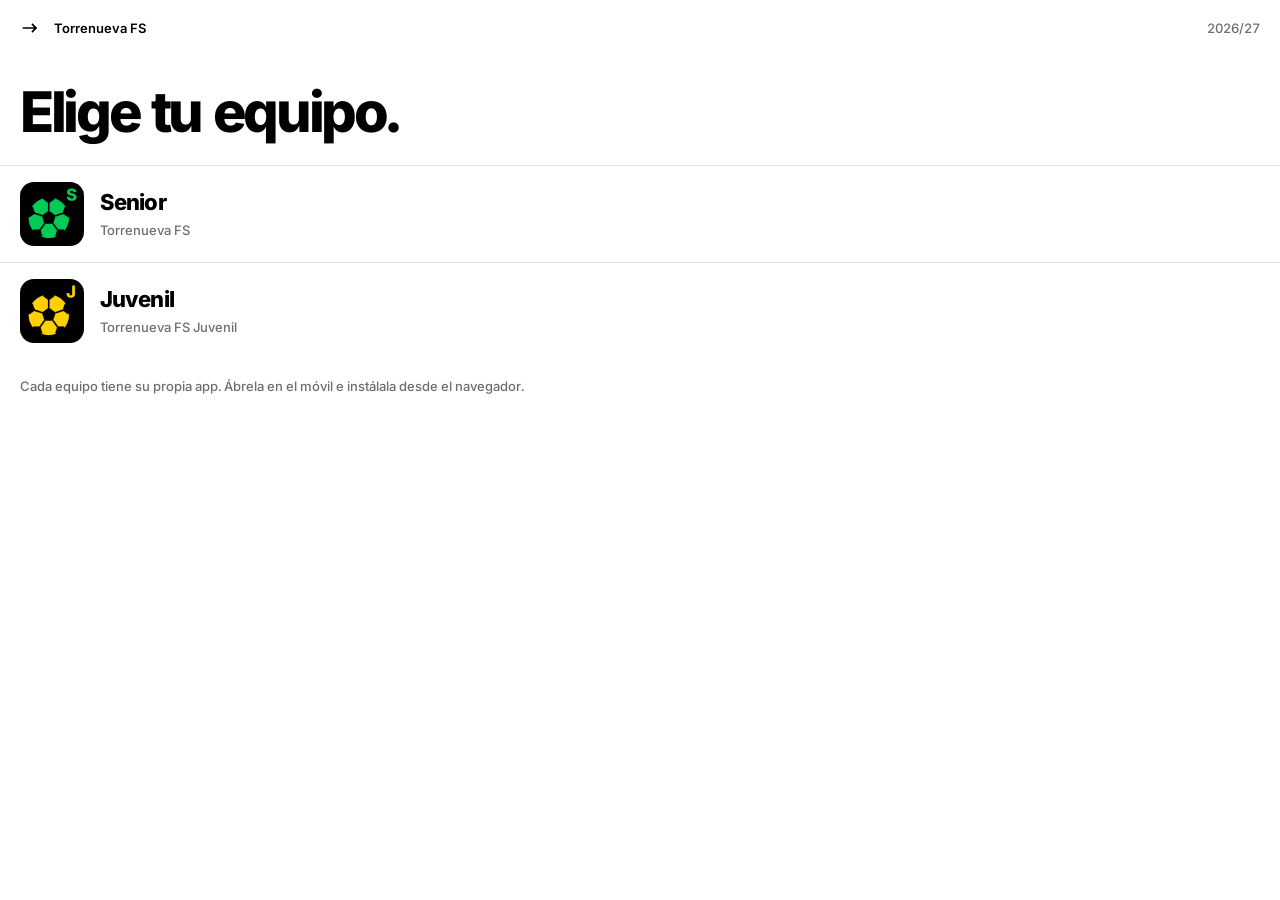
==== commit fc01de29: "Identidad minimalista, feed de partidos, admins y notificaciones push - Nueva identidad: Inter, blan" ====
--- a/index.html
+++ b/index.html
@@ -4,20 +4,17 @@
 <meta charset="utf-8">
 <meta name="viewport" content="width=device-width,initial-scale=1,viewport-fit=cover">
 <title>Torrenueva FS</title>
-<meta name="theme-color" content="#EDF0F5" media="(prefers-color-scheme: light)">
-<meta name="theme-color" content="#080E1A" media="(prefers-color-scheme: dark)">
+<meta name="theme-color" content="#FFFFFF">
 <link rel="icon" type="image/png" href="senior/icon-192.png">
 <link rel="stylesheet" href="app/app.css">
 </head>
 <body>
 <main class="landing">
-  <div>
-    <span class="eyebrow">Temporada 2026/27</span>
-    <h1 class="num" style="font-size:3.2rem;text-transform:uppercase;margin-top:8px">Torrenueva FS</h1>
-    <p class="muted" style="margin-top:8px">Elige tu equipo. Cada uno tiene su propia app para instalar en el móvil.</p>
-  </div>
-  <a class="team-link" href="senior/" style="background:#16307F"><img src="senior/icon-192.png" alt=""><div><b>Senior</b><span>Torrenueva FS</span></div></a>
-  <a class="team-link" href="juvenil/" style="background:#7A2A08"><img src="juvenil/icon-192.png" alt=""><div><b>Juvenil</b><span>Torrenueva FS Juvenil</span></div></a>
+  <div class="rowlabel"><svg class="ic" viewBox="0 0 24 24" fill="none" aria-hidden="true"><path d="M15.0378 6.34317L13.6269 7.76069L16.8972 11.0157L3.29211 11.0293L3.29413 13.0293L16.8619 13.0157L13.6467 16.2459L15.0643 17.6568L20.7079 11.9868L15.0378 6.34317Z" fill="currentColor"/></svg><span>Torrenueva FS</span><span>2026/27</span></div>
+  <h1>Elige tu equipo.</h1>
+  <a class="team" href="senior/"><img src="senior/icon-192.png" alt=""><div><b>Senior</b><span class="label">Torrenueva FS</span></div></a>
+  <a class="team" href="juvenil/"><img src="juvenil/icon-192.png" alt=""><div><b>Juvenil</b><span class="label">Torrenueva FS Juvenil</span></div></a>
+  <p class="label" style="padding:18px var(--gut)">Cada equipo tiene su propia app. Ábrela en el móvil e instálala desde el navegador.</p>
 </main>
 <script>
 // Quita el service worker de la app antigua (temporada 25/26), si sigue registrado en la raíz.
--- a/app/app.css
+++ b/app/app.css
@@ -1,356 +1,248 @@
 /* ════════════════════════════════════════════════════════════
-   Torrenueva FS · identidad 2026/27 — «Pista»
-   Display: Big Shoulders Display (dorsales, marcadores)
-   Texto:   Figtree
-   Acento por equipo: azul pista (senior) / naranja balón (juvenil)
+   Torrenueva FS · 2026/27
+   Inter. Blanco y negro. Un único acento por equipo:
+   verde #00CB57 (senior) · amarillo #FFD100 (juvenil).
+   El acento siempre va de fondo y con texto negro encima.
+   Sin sombras ni degradados: filetes de 1px, tipografía y bloques de color.
    ════════════════════════════════════════════════════════════ */
 
-@font-face{font-family:"Big Shoulders";src:url(fonts/bigshoulders-800.woff2) format("woff2");font-weight:800;font-display:swap}
-@font-face{font-family:"Big Shoulders";src:url(fonts/bigshoulders-900.woff2) format("woff2");font-weight:900;font-display:swap}
-@font-face{font-family:"Figtree";src:url(fonts/figtree-var.woff2) format("woff2");font-weight:300 900;font-display:swap;unicode-range:U+0000-00FF,U+0131,U+0152-0153,U+02BB-02BC,U+02C6,U+02DA,U+02DC,U+2000-206F,U+20AC,U+2122,U+2191,U+2193,U+2212,U+2215,U+FEFF,U+FFFD}
-@font-face{font-family:"Figtree";src:url(fonts/figtree-var-ext.woff2) format("woff2");font-weight:300 900;font-display:swap;unicode-range:U+0100-02AF,U+0304,U+0308,U+0329,U+1E00-1E9F,U+1EF2-1EFF,U+2020,U+20A0-20AB,U+20AD-20C0,U+2113,U+2C60-2C7F,U+A720-A7FF}
+@font-face{font-family:"Inter";src:url(fonts/inter-var.woff2) format("woff2");font-weight:100 900;font-display:swap;unicode-range:U+0000-00FF,U+0131,U+0152-0153,U+02BB-02BC,U+02C6,U+02DA,U+02DC,U+2000-206F,U+20AC,U+2122,U+2191,U+2193,U+2212,U+2215,U+FEFF,U+FFFD}
+@font-face{font-family:"Inter";src:url(fonts/inter-var-ext.woff2) format("woff2");font-weight:100 900;font-display:swap;unicode-range:U+0100-02AF,U+0304,U+0308,U+0329,U+1E00-1E9F,U+1EF2-1EFF,U+2020,U+20A0-20AB,U+20AD-20C0,U+2113,U+2C60-2C7F,U+A720-A7FF}
 
 :root{
-  --bg:#EDF0F5; --surface:#FFFFFF; --surface-2:#E3E8F0; --surface-3:#D6DDE8;
-  --line:#D3DAE5; --line-soft:#E4E9F0;
-  --ink:#0B1528; --ink-2:#46546D; --ink-3:#7F8BA1;
-  --accent:#1D47C9; --accent-2:#2D5BE6; --accent-ink:#FFFFFF;
-  --accent-soft:rgba(29,71,201,.10); --accent-line:rgba(29,71,201,.28);
-  --court:#16307F;               /* fondo del marcador */
-  --card-y:#F4C21B; --card-r:#DD2439; --ok:#0F9D63; --ok-soft:rgba(15,157,99,.12);
-  --danger:#D22A3E; --danger-soft:rgba(210,42,62,.10);
-  --bubble-me:var(--accent); --bubble-me-ink:#fff; --bubble:#FFFFFF;
-  --shadow:0 1px 2px rgba(11,21,40,.06),0 4px 16px rgba(11,21,40,.06);
-  --shadow-lg:0 12px 40px rgba(11,21,40,.18);
-  --glass:rgba(255,255,255,.82);
-  --f-display:"Big Shoulders","Arial Narrow","Roboto Condensed",Impact,sans-serif;
-  --f-body:"Figtree",system-ui,-apple-system,"Segoe UI",Roboto,sans-serif;
-  --r-lg:22px; --r:16px; --r-sm:11px;
+  --ink:#000; --paper:#FFF; --fill:#F3F3F3; --fill-2:#E9E9E9; --line:#E4E4E4;
+  --mute:#6E6E6E; --mute-2:#A6A6A6;
+  --accent:#00CB57;
   --top:env(safe-area-inset-top,0px); --bot:env(safe-area-inset-bottom,0px);
-  --tabbar-h:64px;
+  --tabbar:calc(58px + var(--bot));
+  --gut:20px;
   color-scheme:light;
 }
-:root[data-team="juvenil"]{
-  --accent:#D94E14; --accent-2:#F0621F; --accent-soft:rgba(217,78,20,.11); --accent-line:rgba(217,78,20,.30);
-  --court:#7A2A08;
-}
-@media (prefers-color-scheme:dark){
-  :root{
-    --bg:#080E1A; --surface:#111A2B; --surface-2:#18233A; --surface-3:#22304B;
-    --line:#223050; --line-soft:#1A2640;
-    --ink:#E9EEF8; --ink-2:#9DAAC2; --ink-3:#66748F;
-    --accent:#5A82FF; --accent-2:#7B9BFF; --accent-ink:#06102A;
-    --accent-soft:rgba(90,130,255,.14); --accent-line:rgba(90,130,255,.35);
-    --court:#0F1E4D;
-    --card-y:#F7CB2E; --card-r:#F0405A; --ok:#2BC285; --ok-soft:rgba(43,194,133,.14);
-    --danger:#F0506A; --danger-soft:rgba(240,80,106,.13);
-    --bubble:#18233A; --bubble-me-ink:#06102A;
-    --shadow:0 1px 2px rgba(0,0,0,.4); --shadow-lg:0 16px 48px rgba(0,0,0,.6);
-    --glass:rgba(12,19,33,.82);
-    color-scheme:dark;
-  }
-  :root[data-team="juvenil"]{
-    --accent:#FF7B3D; --accent-2:#FF9660; --accent-ink:#2A0C00;
-    --accent-soft:rgba(255,123,61,.14); --accent-line:rgba(255,123,61,.36); --court:#3F1604;
-  }
-}
+:root[data-team="juvenil"]{--accent:#FFD100}
 
 *,*::before,*::after{box-sizing:border-box;margin:0;padding:0;-webkit-tap-highlight-color:transparent}
-html{height:100%;background:var(--bg);overscroll-behavior:none;-webkit-text-size-adjust:100%}
-body{min-height:100%;font:400 15px/1.45 var(--f-body);color:var(--ink);background:var(--bg);-webkit-font-smoothing:antialiased;font-variant-numeric:tabular-nums}
+html,body{height:100%;background:var(--paper);overscroll-behavior:none}
+body{font:400 15px/1.45 "Inter",system-ui,-apple-system,sans-serif;color:var(--ink);-webkit-font-smoothing:antialiased;font-feature-settings:"cv11","ss01";font-variant-numeric:tabular-nums;-webkit-text-size-adjust:100%}
 button,input,select,textarea{font:inherit;color:inherit}
 button{cursor:pointer;background:none;border:0}
 a{color:inherit;text-decoration:none}
-img{max-width:100%;display:block}
+img{display:block;max-width:100%}
 [hidden]{display:none!important}
-:focus-visible{outline:2.5px solid var(--accent);outline-offset:2px;border-radius:6px}
-@media (prefers-reduced-motion:reduce){*{animation-duration:.01ms!important;transition-duration:.01ms!important}}
-
-.num{font-family:var(--f-display);font-weight:900;letter-spacing:.01em;line-height:.9}
-.eyebrow{font-size:.68rem;font-weight:700;letter-spacing:.14em;text-transform:uppercase;color:var(--ink-3)}
-.muted{color:var(--ink-2)}
-.tiny{font-size:.74rem;color:var(--ink-3)}
-
-/* ── Splash / carga ─────────────────────────────── */
-.splash{min-height:100dvh;display:grid;place-items:center;background:var(--court);color:#fff}
-.splash .num{font-size:4.5rem;opacity:.95;animation:pulse 1.4s ease-in-out infinite}
-@keyframes pulse{50%{opacity:.45}}
-
-/* ── Shell ──────────────────────────────────────── */
-.shell{min-height:100dvh;display:flex;flex-direction:column}
-.top{position:sticky;top:0;z-index:40;padding:calc(var(--top) + 10px) 16px 10px;background:var(--glass);backdrop-filter:saturate(1.6) blur(18px);-webkit-backdrop-filter:saturate(1.6) blur(18px);display:flex;align-items:center;gap:12px;border-bottom:1px solid transparent;transition:border-color .2s}
-.top.scrolled{border-bottom-color:var(--line)}
-.top-title{flex:1;min-width:0}
-.top-title h1{font:900 1.9rem/1 var(--f-display);text-transform:uppercase;letter-spacing:.01em;white-space:nowrap;overflow:hidden;text-overflow:ellipsis}
-.top-title .eyebrow{display:block;margin-bottom:3px;color:var(--accent)}
-.icon-btn{width:40px;height:40px;border-radius:50%;display:grid;place-items:center;color:var(--ink);background:var(--surface);box-shadow:var(--shadow);flex-shrink:0}
-.icon-btn:active{transform:scale(.92)}
-.icon-btn svg{width:20px;height:20px}
-.me-btn{padding:0;overflow:hidden}
-main.view{flex:1;padding:6px 16px calc(var(--tabbar-h) + var(--bot) + 96px);animation:viewIn .22s ease both}
-main.view.chat-mode{padding:0 0 calc(var(--tabbar-h) + var(--bot));display:flex;flex-direction:column}
-@keyframes viewIn{from{opacity:0;transform:translateY(6px)}}
-
-/* ── Tab bar ────────────────────────────────────── */
-.tabs{position:fixed;left:0;right:0;bottom:0;z-index:50;display:flex;justify-content:space-around;padding:6px 8px calc(var(--bot) + 6px);background:var(--glass);backdrop-filter:saturate(1.6) blur(18px);-webkit-backdrop-filter:saturate(1.6) blur(18px);border-top:1px solid var(--line)}
-.tab{flex:1;max-width:110px;display:flex;flex-direction:column;align-items:center;gap:3px;padding:6px 0 4px;color:var(--ink-3);font-size:.66rem;font-weight:700;letter-spacing:.02em;position:relative}
-.tab svg{width:24px;height:24px;transition:transform .15s}
-.tab[aria-current="page"]{color:var(--accent)}
-.tab[aria-current="page"] svg{transform:translateY(-1px)}
-.tab:active svg{transform:scale(.88)}
-.tab .badge{position:absolute;top:2px;left:calc(50% + 6px);min-width:18px;height:18px;padding:0 5px;border-radius:9px;background:var(--danger);color:#fff;font-size:.64rem;font-weight:800;display:grid;place-items:center;border:2px solid var(--surface)}
-
-.fab{position:fixed;right:16px;bottom:calc(var(--tabbar-h) + var(--bot) + 14px);z-index:45;display:flex;align-items:center;gap:8px;height:54px;padding:0 22px 0 18px;border-radius:27px;background:var(--accent);color:var(--accent-ink);font-weight:800;font-size:.95rem;box-shadow:0 8px 24px var(--accent-line),0 2px 6px rgba(0,0,0,.15);transition:transform .12s}
-.fab:active{transform:scale(.94)}
-.fab svg{width:22px;height:22px}
-
-/* ── Marcador (hero) ────────────────────────────── */
-.board{position:relative;overflow:hidden;border-radius:var(--r-lg);background:var(--court);color:#fff;padding:20px 20px 18px;margin-top:4px;isolation:isolate}
-.board::before{content:"";position:absolute;inset:0;z-index:-1;background:
-  radial-gradient(circle at 100% 50%,transparent 0 88px,rgba(255,255,255,.10) 89px 90.5px,transparent 91.5px),
-  linear-gradient(90deg,transparent calc(100% - 1px),rgba(255,255,255,.10) 0) right/1px 100% no-repeat}
-.board .eyebrow{color:rgba(255,255,255,.62)}
-.board-amt{display:flex;align-items:baseline;gap:4px;margin:8px 0 4px}
-.board-amt .num{font-size:4.6rem}
-.board-amt .cur{font:800 2rem/1 var(--f-display);opacity:.7}
-.board-sub{font-size:.85rem;color:rgba(255,255,255,.75);font-weight:500}
-.board-chips{display:flex;flex-wrap:wrap;gap:6px;margin-top:14px}
-.bchip{display:inline-flex;align-items:center;gap:6px;height:28px;padding:0 11px;border-radius:14px;background:rgba(255,255,255,.12);font-size:.74rem;font-weight:700}
-.bchip b{font-weight:900}
-
-/* Tarjetas de árbitro */
-.rcard{display:inline-block;width:10px;height:14px;border-radius:2px;transform:rotate(8deg);box-shadow:0 1px 2px rgba(0,0,0,.25);flex-shrink:0}
-.rcard.y{background:var(--card-y)}.rcard.r{background:var(--card-r)}
-
-.mine{margin-top:12px;display:flex;align-items:center;gap:12px;padding:12px 14px;border-radius:var(--r);background:var(--surface);box-shadow:var(--shadow)}
-.mine .grow{flex:1;min-width:0}
-.mine strong{font-weight:800}
-.mine .num{font-size:1.9rem;color:var(--danger)}
-.mine .num.zero{color:var(--ok)}
-
-/* ── Secciones ──────────────────────────────────── */
-.sec{display:flex;align-items:baseline;justify-content:space-between;gap:12px;margin:26px 2px 10px}
-.sec h2{font:900 1.35rem/1 var(--f-display);text-transform:uppercase;letter-spacing:.02em}
-.sec .tiny{font-weight:600}
-
-/* ── Deudor (grupo de multas) ───────────────────── */
-.debtor{background:var(--surface);border-radius:var(--r-lg);box-shadow:var(--shadow);overflow:hidden}
-.debtor+.debtor{margin-top:12px}
-.debtor-h{display:flex;align-items:center;gap:12px;padding:14px 14px 12px;width:100%;text-align:left}
-.debtor-h .grow{flex:1;min-width:0}
-.debtor-h .name{font-weight:800;font-size:1.02rem;white-space:nowrap;overflow:hidden;text-overflow:ellipsis}
-.debtor-h .meta{font-size:.76rem;color:var(--ink-3);font-weight:600;display:flex;gap:8px;align-items:center}
-.debtor-h .tot{font-size:2.1rem}
-.debtor.hot{box-shadow:inset 4px 0 0 var(--card-r),var(--shadow)}
-.debtor.warm{box-shadow:inset 4px 0 0 var(--card-y),var(--shadow)}
-.fine{display:flex;align-items:center;gap:12px;width:100%;text-align:left;padding:11px 14px;border-top:1px solid var(--line-soft)}
-.fine:active{background:var(--surface-2)}
-.fine .grow{flex:1;min-width:0}
-.fine .why{font-weight:600;font-size:.9rem;white-space:nowrap;overflow:hidden;text-overflow:ellipsis}
-.fine .when{font-size:.74rem;color:var(--ink-3);display:flex;gap:6px;align-items:center;margin-top:1px}
-.fine .amt{text-align:right;flex-shrink:0}
-.fine .amt .num{font-size:1.45rem}
-.fine .amt s{display:block;font-size:.7rem;color:var(--ink-3)}
-.tag{display:inline-flex;align-items:center;height:18px;padding:0 6px;border-radius:5px;font-size:.62rem;font-weight:800;letter-spacing:.04em;text-transform:uppercase;background:var(--surface-2);color:var(--ink-2)}
-.tag.acc{background:var(--accent-soft);color:var(--accent)}
-.tag.ok{background:var(--ok-soft);color:var(--ok)}
-.tag.y{background:var(--card-y);color:#3A2C00}
-.tag.r{background:var(--card-r);color:#fff}
-
-/* ── Avatares ───────────────────────────────────── */
-.av{--s:44px;width:var(--s);height:var(--s);border-radius:50%;flex-shrink:0;display:grid;place-items:center;background:var(--surface-2);font-size:calc(var(--s)*.52);line-height:1;overflow:hidden;position:relative}
+:focus-visible{outline:2px solid var(--ink);outline-offset:2px}
+@media (prefers-reduced-motion:reduce){*{animation:none!important;transition:none!important}}
+
+.ic{width:24px;height:24px;flex-shrink:0}
+.big{font-weight:800;letter-spacing:-.055em;line-height:.9}
+.label{font-size:13px;font-weight:500;color:var(--mute)}
+.mute{color:var(--mute)}
+
+/* ── Estructura: cabecera, contenido con scroll propio, tab bar fija ── */
+.app{height:100dvh;display:grid;grid-template-rows:auto 1fr;overflow:hidden}
+.head{display:flex;align-items:flex-end;gap:10px;padding:calc(var(--top) + 14px) var(--gut) 12px;border-bottom:1px solid transparent;transition:border-color .15s;background:var(--paper);z-index:5}
+.head.line{border-bottom-color:var(--line)}
+.head h1{flex:1;min-width:0;font-size:30px;font-weight:800;letter-spacing:-.045em;line-height:1;white-space:nowrap;overflow:hidden;text-overflow:ellipsis}
+.head .sub{display:block;font-size:13px;font-weight:500;letter-spacing:0;color:var(--mute);margin-bottom:6px}
+.hbtn{width:40px;height:40px;border-radius:50%;display:grid;place-items:center;flex-shrink:0}
+.hbtn.solid{background:var(--ink);color:var(--paper)}
+.hbtn.back{margin-left:-10px}
+.hbtn .av{--s:36px}
+.scroll{overflow-y:auto;-webkit-overflow-scrolling:touch;overscroll-behavior:contain;padding-bottom:calc(var(--tabbar) + 40px)}
+
+.tabs{position:fixed;z-index:60;left:0;right:0;bottom:0;height:var(--tabbar);padding-bottom:var(--bot);display:grid;grid-template-columns:repeat(4,1fr);background:var(--paper);border-top:1px solid var(--line)}
+.tab{position:relative;display:flex;flex-direction:column;align-items:center;justify-content:center;gap:3px;font-size:11px;font-weight:600;color:var(--mute-2)}
+.tab[aria-current="page"]{color:var(--ink)}
+.tab[aria-current="page"]::before{content:"";position:absolute;top:-1px;left:30%;right:30%;height:2px;background:var(--ink)}
+.tab .dot{position:absolute;top:9px;left:calc(50% + 9px);width:8px;height:8px;border-radius:50%;background:var(--accent);box-shadow:0 0 0 2px var(--paper)}
+
+/* ── Fila-etiqueta tipo «→  Pendientes        6» ─────────── */
+.rowlabel{display:grid;grid-template-columns:24px 1fr auto;align-items:center;gap:10px;padding:26px var(--gut) 10px;font-size:13px;font-weight:600}
+.rowlabel .ic{width:20px;height:20px}
+.rowlabel span:last-child{color:var(--mute);font-weight:500}
+
+/* ── Bloque de acento (el «Ag» de la referencia) ─────────── */
+.block{background:var(--accent);color:var(--ink);padding:18px var(--gut) 22px}
+.block .meta{display:grid;grid-template-columns:24px 1fr auto;gap:10px;align-items:center;font-size:13px;font-weight:600}
+.block .meta .ic{width:20px;height:20px}
+.block .amount{font-size:96px;font-weight:800;letter-spacing:-.065em;line-height:.85;margin:30px 0 14px}
+.block .amount small{font-size:.42em;letter-spacing:-.03em;margin-left:4px}
+.block .facts{display:flex;flex-wrap:wrap;gap:6px 18px;font-size:14px;font-weight:600}
+
+/* ── Listas con filetes ────────────────────────────────── */
+.list{border-top:1px solid var(--line)}
+.item{display:flex;align-items:center;gap:12px;padding:14px var(--gut);border-bottom:1px solid var(--line);width:100%;text-align:left;background:var(--paper)}
+button.item:active,a.item:active{background:var(--fill)}
+.item .grow{flex:1;min-width:0}
+.item .t{font-weight:600;white-space:nowrap;overflow:hidden;text-overflow:ellipsis}
+.item .s{font-size:13px;color:var(--mute);white-space:nowrap;overflow:hidden;text-overflow:ellipsis}
+.item .v{font-size:22px;font-weight:800;letter-spacing:-.04em;flex-shrink:0}
+.item .v small{font-size:13px;font-weight:500;color:var(--mute);letter-spacing:0;text-decoration:line-through;margin-right:6px}
+.group-h{display:flex;align-items:center;gap:12px;padding:16px var(--gut) 8px}
+.group-h .grow{flex:1;min-width:0}
+.group-h .t{font-size:17px;font-weight:700;letter-spacing:-.02em}
+.group-h .v{font-size:28px;font-weight:800;letter-spacing:-.05em}
+.fine-row{padding-left:calc(var(--gut) + 52px)}
+.month{display:flex;justify-content:space-between;padding:20px var(--gut) 8px;font-size:13px;font-weight:600;border-bottom:1px solid var(--line)}
+
+.tag{display:inline-flex;align-items:center;height:20px;padding:0 7px;border-radius:4px;font-size:11px;font-weight:700;border:1px solid var(--ink);color:var(--ink);vertical-align:1px}
+.tag.solid{background:var(--ink);color:var(--paper)}
+.tag.acc{background:var(--accent);border-color:var(--accent)}
+.tag.soft{border-color:var(--line);color:var(--mute);font-weight:600}
+
+.av{--s:40px;width:var(--s);height:var(--s);border-radius:50%;flex-shrink:0;display:grid;place-items:center;background:var(--fill);overflow:hidden;font-size:calc(var(--s)*.5);line-height:1}
 .av img{width:100%;height:100%;object-fit:cover}
-.av.sm{--s:32px}.av.xs{--s:26px}.av.lg{--s:64px}
-
-/* ── Vacío ──────────────────────────────────────── */
-.empty{text-align:center;padding:36px 20px;border-radius:var(--r-lg);background:var(--surface);box-shadow:var(--shadow)}
-.empty .num{font-size:2.6rem;color:var(--ok);margin-bottom:6px}
-.empty p{color:var(--ink-2);font-size:.9rem}
-
-/* ── Listas genéricas ───────────────────────────── */
-.list{background:var(--surface);border-radius:var(--r-lg);box-shadow:var(--shadow);overflow:hidden}
-.row{display:flex;align-items:center;gap:12px;padding:12px 14px;width:100%;text-align:left}
-.row+.row{border-top:1px solid var(--line-soft)}
-.row .grow{flex:1;min-width:0}
-.row .t{font-weight:700;font-size:.92rem;white-space:nowrap;overflow:hidden;text-overflow:ellipsis}
-.row .s{font-size:.76rem;color:var(--ink-3);white-space:nowrap;overflow:hidden;text-overflow:ellipsis}
-.row .v{font:900 1.3rem/1 var(--f-display);flex-shrink:0}
-.v.pos{color:var(--ok)}.v.neg{color:var(--danger)}
-.month-h{padding:10px 14px 6px;background:var(--surface-2);font-size:.68rem;font-weight:800;letter-spacing:.12em;text-transform:uppercase;color:var(--ink-2);display:flex;justify-content:space-between}
-
-/* Segmented */
-.seg{display:flex;padding:4px;border-radius:14px;background:var(--surface-2);gap:4px}
-.seg button{flex:1;height:36px;border-radius:10px;font-weight:700;font-size:.86rem;color:var(--ink-2)}
-.seg button[aria-pressed="true"]{background:var(--surface);color:var(--ink);box-shadow:var(--shadow)}
-
-/* Tiles (resumen) */
-.tiles{display:grid;grid-template-columns:repeat(3,1fr);gap:8px}
-.tile{background:var(--surface);border-radius:var(--r);padding:12px;box-shadow:var(--shadow);min-width:0}
-.tile .num{font-size:1.9rem;display:block;margin-top:6px}
-.tile .eyebrow{font-size:.6rem;letter-spacing:.1em}
-
-/* Ranking con barras */
-.bar{height:6px;border-radius:3px;background:var(--surface-2);margin-top:6px;overflow:hidden}
-.bar i{display:block;height:100%;border-radius:3px;background:var(--accent)}
-
-/* Selector de jugador (filtro) */
-.filter{display:flex;gap:8px;align-items:center;margin:12px 0}
-.filter select{flex:1}
-
-/* ── Plantilla ──────────────────────────────────── */
-.squad{display:grid;grid-template-columns:repeat(3,minmax(0,1fr));gap:10px}
-.pcard{position:relative;display:flex;flex-direction:column;align-items:center;gap:8px;padding:14px 8px 12px;border-radius:var(--r);background:var(--surface);box-shadow:var(--shadow);text-align:center;overflow:hidden;isolation:isolate}
-.pcard:active{transform:scale(.97)}
-.pcard .dorsal{position:absolute;top:4px;right:8px;z-index:-1;font:900 2.6rem/1 var(--f-display);color:var(--surface-2)}
-.pcard .av{--s:62px;box-shadow:0 0 0 3px var(--surface),0 0 0 4.5px var(--line)}
-.pcard .nm{font-weight:800;font-size:.84rem;line-height:1.15;max-width:100%;overflow:hidden;text-overflow:ellipsis;display:-webkit-box;-webkit-line-clamp:2;-webkit-box-orient:vertical}
-.pcard .ps{font-size:.66rem;color:var(--ink-3);font-weight:700;text-transform:uppercase;letter-spacing:.06em}
-.pcard .dot{position:absolute;top:10px;left:10px;width:8px;height:8px;border-radius:50%;background:var(--line)}
-.pcard .dot.on{background:var(--ok)}
-.add-card{border:2px dashed var(--line);background:transparent;box-shadow:none;color:var(--ink-3);justify-content:center;min-height:128px;font-weight:700;font-size:.8rem}
-.add-card svg{width:26px;height:26px}
-.legend{display:flex;gap:14px;align-items:center;margin-top:14px;font-size:.72rem;color:var(--ink-3);font-weight:600}
-.legend i{display:inline-block;width:8px;height:8px;border-radius:50%;margin-right:5px;background:var(--line)}
-.legend i.on{background:var(--ok)}
-
-/* ── Perfil ─────────────────────────────────────── */
-.profile-hero{position:relative;overflow:hidden;isolation:isolate;border-radius:var(--r-lg);background:var(--court);color:#fff;padding:18px;display:flex;gap:16px;align-items:flex-end;min-height:190px}
-.profile-hero .big-dorsal{position:absolute;right:-6px;bottom:-26px;z-index:-1;font:900 11rem/1 var(--f-display);color:transparent;-webkit-text-stroke:2px rgba(255,255,255,.22)}
-.photo{position:relative;width:120px;height:150px;border-radius:18px;overflow:hidden;flex-shrink:0;background:rgba(255,255,255,.1);display:grid;place-items:center;font-size:4rem;box-shadow:0 10px 30px rgba(0,0,0,.3)}
-.photo img{width:100%;height:100%;object-fit:cover}
-.photo-edit{position:absolute;right:6px;bottom:6px;width:34px;height:34px;border-radius:50%;background:rgba(0,0,0,.55);color:#fff;display:grid;place-items:center;backdrop-filter:blur(6px)}
-.photo-edit svg{width:18px;height:18px}
-.profile-hero .who{min-width:0;padding-bottom:4px}
-.profile-hero .who h2{font:900 2.2rem/.95 var(--f-display);text-transform:uppercase;text-wrap:balance;overflow-wrap:anywhere}
-.profile-hero .who .nick{font-size:.86rem;opacity:.75;margin-top:4px;font-weight:600}
-.profile-hero .chips{display:flex;flex-wrap:wrap;gap:6px;margin-top:10px}
-.profile-hero .bchip{height:24px;font-size:.68rem}
-.stats{display:grid;grid-template-columns:repeat(3,1fr);gap:8px;margin-top:12px}
-.stat{background:var(--surface);border-radius:var(--r);padding:12px 12px 10px;box-shadow:var(--shadow)}
-.stat .num{font-size:2.3rem;display:block}
-.stat .eyebrow{font-size:.6rem;display:flex;align-items:center;gap:6px}
-.bio{margin-top:12px;padding:14px;border-radius:var(--r);background:var(--surface);box-shadow:var(--shadow);font-size:.92rem;color:var(--ink-2);white-space:pre-wrap}
-.btn-row{display:flex;gap:8px;margin-top:12px}
-
-/* ── Botones y formularios ──────────────────────── */
-.btn{display:inline-flex;align-items:center;justify-content:center;gap:8px;height:50px;padding:0 20px;border-radius:14px;font-weight:800;font-size:.95rem;background:var(--accent);color:var(--accent-ink);width:100%;transition:transform .1s,opacity .15s}
-.btn:active{transform:scale(.98)}
-.btn:disabled{opacity:.45}
-.btn.ghost{background:var(--surface-2);color:var(--ink)}
-.btn.danger{background:var(--danger-soft);color:var(--danger)}
-.btn.sm{height:40px;font-size:.85rem;border-radius:12px}
-.btn svg{width:18px;height:18px}
-.link-btn{color:var(--accent);font-weight:700;font-size:.86rem;padding:8px 0}
-.field{display:flex;flex-direction:column;gap:6px;margin-bottom:14px}
-.field label,.lbl{font-size:.72rem;font-weight:800;letter-spacing:.08em;text-transform:uppercase;color:var(--ink-2)}
-.input,select.input,textarea.input{width:100%;height:50px;padding:0 14px;border-radius:13px;border:1.5px solid var(--line);background:var(--surface);font-size:16px;font-weight:600;outline:none;transition:border-color .15s;-webkit-appearance:none;appearance:none}
-select.input{background-image:linear-gradient(45deg,transparent 50%,var(--ink-3) 50%),linear-gradient(135deg,var(--ink-3) 50%,transparent 50%);background-position:calc(100% - 20px) 22px,calc(100% - 15px) 22px;background-size:5px 5px;background-repeat:no-repeat;padding-right:36px}
-textarea.input{height:auto;min-height:84px;padding:12px 14px;resize:none;line-height:1.4}
-.input:focus{border-color:var(--accent)}
-.f-row{display:grid;grid-template-columns:1fr 1fr;gap:10px}
-.chips{display:flex;flex-wrap:wrap;gap:6px}
-.chip{height:34px;padding:0 13px;border-radius:17px;background:var(--surface-2);font-weight:700;font-size:.82rem;color:var(--ink-2);border:1.5px solid transparent}
-.chip[aria-pressed="true"]{background:var(--accent-soft);color:var(--accent);border-color:var(--accent-line)}
-.err{color:var(--danger);font-size:.84rem;font-weight:600;min-height:1.2em;margin:4px 0 8px}
-.note{padding:12px 14px;border-radius:13px;background:var(--accent-soft);color:var(--ink);font-size:.86rem;line-height:1.45;margin-bottom:14px}
-.note.ok{background:var(--ok-soft)}
-.note b{font-weight:800}
-
-/* Stepper */
-.stepper-grid{display:grid;grid-template-columns:1fr 1fr;gap:8px;margin-bottom:14px}
-.stepper{display:flex;align-items:center;justify-content:space-between;gap:6px;padding:8px 8px 8px 12px;border-radius:13px;background:var(--surface-2)}
-.stepper .lbl{font-size:.64rem}
-.stepper .ctl{display:flex;align-items:center;gap:4px}
-.stepper button{width:32px;height:32px;border-radius:10px;background:var(--surface);font-weight:800;font-size:1.1rem;box-shadow:var(--shadow)}
-.stepper output{min-width:26px;text-align:center;font:900 1.35rem/1 var(--f-display)}
-
-/* ── Sheets / modales ───────────────────────────── */
-.scrim{position:fixed;inset:0;z-index:100;background:rgba(5,10,20,.5);backdrop-filter:blur(3px);-webkit-backdrop-filter:blur(3px);display:flex;align-items:flex-end;justify-content:center;animation:fade .18s ease both}
-.scrim.closing{animation:fadeOut .18s ease both}
+.av.sm{--s:32px}.av.lg{--s:56px}
+
+.empty{padding:48px var(--gut);text-align:center;color:var(--mute)}
+.empty b{display:block;color:var(--ink);font-size:40px;font-weight:800;letter-spacing:-.05em;margin-bottom:6px}
+
+/* ── Números ───────────────────────────────────────────── */
+.nums{display:grid;grid-template-columns:repeat(3,1fr);border-top:1px solid var(--line)}
+.nums>div{padding:14px var(--gut) 16px;border-bottom:1px solid var(--line)}
+.nums>div:not(:nth-child(3n)){border-right:1px solid var(--line)}
+.nums b{display:block;font-size:34px;font-weight:800;letter-spacing:-.05em;line-height:1;margin-top:8px}
+.nums .label{font-size:12px}
+
+/* Ranking */
+.bar{height:3px;background:var(--fill-2);margin-top:8px}
+.bar i{display:block;height:100%;background:var(--ink)}
+
+/* ── Controles ─────────────────────────────────────────── */
+.btn{display:flex;align-items:center;justify-content:center;gap:8px;width:100%;height:52px;border-radius:12px;background:var(--ink);color:var(--paper);font-weight:600;font-size:16px}
+.btn:disabled{opacity:.35}
+.btn.line{background:var(--paper);color:var(--ink);border:1px solid var(--ink)}
+.btn.soft{background:var(--fill);color:var(--ink)}
+.btn.sm{height:40px;font-size:14px;border-radius:10px;width:auto;padding:0 16px}
+.btns{display:flex;gap:8px;padding:16px var(--gut) 0}
+.field{display:flex;flex-direction:column;gap:6px;margin-bottom:16px}
+.field>label,.field>.label{font-size:13px;font-weight:600;color:var(--ink)}
+.input{width:100%;height:50px;padding:0 14px;border:1px solid var(--line);border-radius:10px;background:var(--paper);font-size:16px;outline:none;-webkit-appearance:none;appearance:none}
+.input:focus{border-color:var(--ink)}
+textarea.input{height:auto;min-height:88px;padding:12px 14px;resize:none;line-height:1.4}
+select.input{background:var(--paper) url("data:image/svg+xml,%3Csvg xmlns='http://www.w3.org/2000/svg' width='12' height='8'%3E%3Cpath d='M1 1l5 5 5-5' stroke='%23000' stroke-width='2' fill='none'/%3E%3C/svg%3E") no-repeat right 16px center;padding-right:40px}
+.pair{display:grid;grid-template-columns:1fr 1fr;gap:10px}
+.seg{display:grid;grid-auto-flow:column;grid-auto-columns:1fr;border:1px solid var(--ink);border-radius:10px;overflow:hidden}
+.seg button{height:42px;font-size:14px;font-weight:600}
+.seg button+button{border-left:1px solid var(--ink)}
+.seg button[aria-pressed="true"]{background:var(--ink);color:var(--paper)}
+.chips{display:flex;flex-wrap:wrap;gap:6px;margin-top:8px}
+.chip{height:32px;padding:0 12px;border:1px solid var(--line);border-radius:16px;font-size:13px;font-weight:500}
+.chip[aria-pressed="true"]{border-color:var(--ink);background:var(--ink);color:var(--paper)}
+.steppers{display:grid;grid-template-columns:1fr 1fr;border-top:1px solid var(--line);margin:0 calc(var(--gut) * -1) 16px}
+.stepper{display:flex;align-items:center;justify-content:space-between;padding:10px var(--gut);border-bottom:1px solid var(--line)}
+.stepper:nth-child(odd){border-right:1px solid var(--line)}
+.stepper .label{color:var(--ink);font-weight:500}
+.stepper .ctl{display:flex;align-items:center;gap:2px}
+.stepper button{width:30px;height:30px;border-radius:50%;border:1px solid var(--line);font-size:18px;line-height:1;font-weight:500}
+.stepper output{min-width:30px;text-align:center;font-size:20px;font-weight:800;letter-spacing:-.04em}
+.err{min-height:18px;margin:-4px 0 10px;font-size:13px;font-weight:600;color:var(--ink)}
+.err:not(:empty)::before{content:"× ";}
+.note{padding:12px 14px;border-radius:10px;background:var(--fill);font-size:14px;margin-bottom:16px}
+.note.acc{background:var(--accent)}
+.photo-pick{display:flex;align-items:center;gap:12px;min-height:56px;padding:0 14px;border:1px dashed var(--mute-2);border-radius:10px;font-size:14px;font-weight:500;margin-bottom:16px;width:100%}
+.photo-pick img{width:56px;height:56px;object-fit:cover;margin-left:-14px;border-radius:9px 0 0 9px}
+
+/* ── Hojas (se abren por encima de todo menos de la tab bar) ── */
+.scrim{position:fixed;z-index:50;left:0;right:0;top:0;bottom:var(--tabbar);background:rgba(0,0,0,.4);display:flex;align-items:flex-end;justify-content:center;animation:fade .15s ease}
+.scrim.out{animation:fadeOut .15s ease forwards}
 @keyframes fade{from{opacity:0}}@keyframes fadeOut{to{opacity:0}}
-.sheet{width:100%;max-width:520px;max-height:92dvh;overflow-y:auto;overscroll-behavior:contain;background:var(--bg);border-radius:26px 26px 0 0;padding:8px 18px calc(var(--bot) + 20px);box-shadow:var(--shadow-lg);animation:up .28s cubic-bezier(.2,.9,.25,1) both}
-.scrim.closing .sheet{animation:down .18s ease both}
+.sheet{width:100%;max-width:560px;max-height:calc(100% - var(--top) - 24px);overflow-y:auto;overscroll-behavior:contain;background:var(--paper);border-radius:16px 16px 0 0;padding:10px var(--gut) 20px;animation:up .24s cubic-bezier(.2,.9,.3,1)}
+.scrim.out .sheet{animation:down .15s ease forwards}
 @keyframes up{from{transform:translateY(100%)}}@keyframes down{to{transform:translateY(100%)}}
-.grab{width:40px;height:5px;border-radius:3px;background:var(--surface-3);margin:4px auto 14px}
-.sheet h3{font:900 1.7rem/1 var(--f-display);text-transform:uppercase;margin-bottom:4px}
-.sheet .sub{color:var(--ink-2);font-size:.88rem;margin-bottom:16px}
-.actions{display:flex;flex-direction:column;gap:8px}
-.action{display:flex;align-items:center;gap:12px;width:100%;padding:14px;border-radius:14px;background:var(--surface);font-weight:700;text-align:left;box-shadow:var(--shadow)}
-.action svg{width:22px;height:22px;color:var(--accent)}
-.action.danger{color:var(--danger)}.action.danger svg{color:var(--danger)}
-.pay-lines{background:var(--surface);border-radius:var(--r);padding:4px 14px;margin-bottom:14px;box-shadow:var(--shadow)}
-.pay-lines div{display:flex;justify-content:space-between;padding:10px 0;font-size:.9rem}
-.pay-lines div+div{border-top:1px solid var(--line-soft)}
-.pay-lines .total{font-weight:800}
-.pay-lines .total span:last-child{font:900 1.5rem/1 var(--f-display)}
-
-/* ── Toast ──────────────────────────────────────── */
-.toast{position:fixed;left:50%;bottom:calc(var(--tabbar-h) + var(--bot) + 84px);z-index:200;transform:translate(-50%,20px);opacity:0;pointer-events:none;background:var(--ink);color:var(--bg);padding:11px 18px;border-radius:14px;font-weight:700;font-size:.88rem;box-shadow:var(--shadow-lg);transition:all .22s;max-width:calc(100vw - 32px);text-align:center}
-.toast.show{opacity:1;transform:translate(-50%,0)}
-
-/* ── Auth ───────────────────────────────────────── */
-.auth{min-height:100dvh;display:flex;flex-direction:column}
-.auth-hero{position:relative;overflow:hidden;isolation:isolate;background:var(--court);color:#fff;padding:calc(var(--top) + 36px) 22px 30px}
-.auth-hero::before{content:"";position:absolute;z-index:-1;width:300px;height:300px;right:-110px;top:calc(var(--top) + 0px);border-radius:50%;border:1.5px solid rgba(255,255,255,.14)}
-.auth-hero::after{content:"";position:absolute;z-index:-1;left:0;right:0;bottom:0;height:1.5px;background:rgba(255,255,255,.14)}
-.auth-hero .eyebrow{color:rgba(255,255,255,.65)}
-.auth-hero h1{font:900 3.4rem/.88 var(--f-display);text-transform:uppercase;margin:10px 0 8px;letter-spacing:.005em}
-.auth-hero h1 span{display:block;color:var(--accent-2)}
-.auth-hero p{opacity:.78;font-size:.92rem;max-width:30ch}
-.auth-body{flex:1;padding:18px 16px calc(var(--bot) + 24px);width:100%;max-width:560px;margin:0 auto}
-.pick{display:grid;grid-template-columns:repeat(4,minmax(0,1fr));gap:8px;margin:14px 0 6px}
-.pick button{display:flex;flex-direction:column;align-items:center;gap:6px;padding:10px 4px;border-radius:14px;background:var(--surface);box-shadow:var(--shadow);font-size:.72rem;font-weight:700;line-height:1.1;border:2px solid transparent;min-width:0}
+.grab{width:36px;height:4px;border-radius:2px;background:var(--fill-2);margin:0 auto 18px}
+.sheet h2{font-size:26px;font-weight:800;letter-spacing:-.045em;line-height:1.05;margin-bottom:6px}
+.sheet .lead{color:var(--mute);font-size:14px;margin-bottom:20px}
+.menu{border-top:1px solid var(--line);margin:0 calc(var(--gut) * -1)}
+.menu button,.menu a{display:flex;align-items:center;gap:14px;width:100%;padding:15px var(--gut);border-bottom:1px solid var(--line);font-weight:500;text-align:left}
+.menu button:active{background:var(--fill)}
+.menu .end{margin-left:auto;color:var(--mute);font-size:13px}
+.switch{margin-left:auto;width:44px;height:26px;border-radius:13px;background:var(--fill-2);position:relative;transition:background .15s;flex-shrink:0}
+.switch::after{content:"";position:absolute;top:3px;left:3px;width:20px;height:20px;border-radius:50%;background:var(--paper);transition:transform .15s}
+.switch.on{background:var(--ink)}.switch.on::after{transform:translateX(18px)}
+
+.toast{position:fixed;z-index:70;left:var(--gut);right:var(--gut);bottom:calc(var(--tabbar) + 12px);padding:14px 16px;border-radius:12px;background:var(--ink);color:var(--paper);font-size:14px;font-weight:500;transform:translateY(12px);opacity:0;pointer-events:none;transition:.2s}
+.toast.show{transform:none;opacity:1}
+
+/* ── Feed ──────────────────────────────────────────────── */
+.post{border-bottom:1px solid var(--line);padding:18px 0 6px}
+.post-h{display:flex;align-items:center;gap:12px;padding:0 var(--gut)}
+.post-h .grow{flex:1;min-width:0}
+.post-h .t{font-weight:700}
+.post-h .s{font-size:13px;color:var(--mute)}
+.post-stats{display:flex;gap:26px;padding:18px var(--gut) 4px;flex-wrap:wrap}
+.post-stats div{display:flex;align-items:baseline;gap:6px}
+.post-stats b{font-size:52px;font-weight:800;letter-spacing:-.06em;line-height:.85}
+.post-stats span{font-size:14px;font-weight:600}
+.post-match{padding:10px var(--gut) 0;font-size:14px;font-weight:600;display:flex;gap:8px;align-items:center;flex-wrap:wrap}
+.post-body{padding:10px var(--gut) 0;white-space:pre-wrap;overflow-wrap:anywhere}
+.post-photo{margin-top:14px;background:var(--fill);width:100%;max-height:520px;object-fit:cover}
+.post-fine{margin:14px var(--gut) 0;padding:14px;border:1px solid var(--line);border-radius:10px;display:flex;align-items:center;gap:12px}
+.post-fine .grow{flex:1;min-width:0}
+.post-fine b{font-size:30px;font-weight:800;letter-spacing:-.05em}
+.post-actions{display:flex;align-items:center;gap:4px;padding:8px calc(var(--gut) - 10px) 0}
+.post-actions button{display:flex;align-items:center;gap:6px;height:40px;padding:0 10px;font-size:14px;font-weight:600}
+.post-actions .liked{background:var(--accent);border-radius:20px}
+.post-actions .more{margin-left:auto;color:var(--mute)}
+.kudos-by{padding:0 var(--gut) 8px;font-size:13px;color:var(--mute)}
+.comment{display:flex;gap:10px;padding:12px 0;border-bottom:1px solid var(--line)}
+.comment .grow{flex:1;min-width:0}
+.comment .t{font-size:14px;font-weight:700}
+.comment .t span{font-weight:400;color:var(--mute);margin-left:6px;font-size:12px}
+.comment p{font-size:15px;white-space:pre-wrap;overflow-wrap:anywhere}
+.comment-form{display:flex;gap:8px;align-items:flex-end;padding-top:12px}
+.comment-form textarea{flex:1;min-height:44px;height:44px;max-height:120px;padding:11px 14px;border:1px solid var(--line);border-radius:22px;resize:none;outline:none;font-size:16px}
+.comment-form .hbtn{width:44px;height:44px}
+
+/* ── Plantilla ─────────────────────────────────────────── */
+.squad{display:grid;grid-template-columns:repeat(3,1fr);border-top:1px solid var(--line)}
+.pc{position:relative;display:flex;flex-direction:column;gap:10px;padding:14px 12px 14px;border-bottom:1px solid var(--line);min-width:0}
+.pc:not(:nth-child(3n)){border-right:1px solid var(--line)}
+.pc:active{background:var(--fill)}
+.pc .num{position:absolute;top:12px;right:12px;font-size:13px;font-weight:700}
+.pc .av{--s:48px}
+.pc .n{font-size:14px;font-weight:600;line-height:1.2;overflow:hidden;text-overflow:ellipsis;white-space:nowrap}
+.pc .p{font-size:12px;color:var(--mute);margin-top:-8px}
+.pc .reg{position:absolute;top:16px;left:50px;width:8px;height:8px;border-radius:50%;background:var(--accent);box-shadow:0 0 0 2px var(--paper)}
+.pc.add{align-items:flex-start;justify-content:center;color:var(--mute);font-size:14px;font-weight:600}
+.leaders{display:grid;grid-template-columns:1fr 1fr;border-top:1px solid var(--line)}
+.leaders>a{padding:14px var(--gut) 16px;border-bottom:1px solid var(--line);display:flex;flex-direction:column;gap:10px;min-width:0}
+.leaders>a:first-child{border-right:1px solid var(--line)}
+.leaders .who{display:flex;align-items:center;gap:8px;font-weight:600;font-size:14px;min-width:0}
+.leaders .who span{overflow:hidden;text-overflow:ellipsis;white-space:nowrap}
+.leaders b{font-size:44px;font-weight:800;letter-spacing:-.06em;line-height:.85}
+
+/* ── Ficha ─────────────────────────────────────────────── */
+.hero{position:relative;background:var(--fill);aspect-ratio:1/1;max-height:62vh;width:100%;display:grid;place-items:center;overflow:hidden}
+.hero img{position:absolute;inset:0;width:100%;height:100%;object-fit:cover}
+.hero .emoji{font-size:120px;line-height:1}
+.hero .edit{position:absolute;right:14px;bottom:14px;height:40px;padding:0 14px;border-radius:20px;background:var(--paper);display:flex;align-items:center;gap:8px;font-size:14px;font-weight:600}
+.hero .dorsal{position:absolute;left:var(--gut);bottom:10px;font-size:120px;font-weight:800;letter-spacing:-.07em;line-height:.8;color:var(--paper);mix-blend-mode:difference}
+.id{padding:18px var(--gut) 4px}
+.id h2{font-size:40px;font-weight:800;letter-spacing:-.055em;line-height:.95;text-wrap:balance;overflow-wrap:anywhere}
+.id p{margin-top:8px;font-size:14px;color:var(--mute);display:flex;gap:6px;flex-wrap:wrap;align-items:center}
+.bio{padding:12px var(--gut) 0;font-size:15px;white-space:pre-wrap}
+
+/* ── Acceso ────────────────────────────────────────────── */
+.auth{height:100dvh;overflow-y:auto;background:var(--paper)}
+.auth .block{padding-top:calc(var(--top) + 18px)}
+.auth .block h1{font-size:64px;font-weight:800;letter-spacing:-.065em;line-height:.86;margin:56px 0 16px}
+.auth .block p{font-size:15px;font-weight:500;max-width:30ch}
+.auth .inner{padding:22px var(--gut) calc(var(--bot) + 32px)}
+.pick{display:grid;grid-template-columns:repeat(4,1fr);margin:10px calc(var(--gut) * -1) 20px;border-top:1px solid var(--line)}
+.pick button{display:flex;flex-direction:column;align-items:center;gap:8px;padding:14px 4px;border-bottom:1px solid var(--line);font-size:12px;font-weight:600;min-width:0}
+.pick button:not(:nth-child(4n)){border-right:1px solid var(--line)}
 .pick button span{max-width:100%;overflow:hidden;text-overflow:ellipsis;white-space:nowrap}
-.pick button[aria-pressed="true"]{border-color:var(--accent);background:var(--accent-soft)}
-.pick .av{--s:44px}
-.pw-box{margin-top:14px;animation:viewIn .2s ease both}
-.install{display:flex;gap:12px;align-items:center;padding:12px 14px;border-radius:var(--r);background:var(--surface);box-shadow:var(--shadow);margin-top:18px;font-size:.84rem}
-.install svg{width:26px;height:26px;color:var(--accent);flex-shrink:0}
+.pick button[aria-pressed="true"]{background:var(--accent)}
+.install{display:flex;align-items:center;gap:12px;margin-top:24px;padding-top:16px;border-top:1px solid var(--line);font-size:14px}
 .install .grow{flex:1}
-
-/* ── Chat ───────────────────────────────────────── */
-.chat{flex:1;display:flex;flex-direction:column;min-height:0}
-.msgs{flex:1;padding:8px 12px 12px;display:flex;flex-direction:column;gap:2px}
-.day{align-self:center;margin:14px 0 8px;padding:4px 12px;border-radius:12px;background:var(--surface-2);font-size:.7rem;font-weight:800;letter-spacing:.06em;text-transform:uppercase;color:var(--ink-2)}
-.msg{display:flex;gap:8px;align-items:flex-end;max-width:86%}
-.msg.me{align-self:flex-end;flex-direction:row-reverse}
-.msg .av{--s:28px;font-size:15px;visibility:hidden}
-.msg.last .av{visibility:visible}
-.msg.me .av{display:none}
-.msg.first{margin-top:8px}
-.bubble{position:relative;padding:8px 12px 7px;border-radius:18px;background:var(--bubble);box-shadow:var(--shadow);min-width:0;overflow-wrap:anywhere;user-select:text;-webkit-user-select:text}
-.msg.me .bubble{background:var(--bubble-me);color:var(--bubble-me-ink)}
-.msg:not(.me).first .bubble{border-top-left-radius:6px}
-.msg.me.first .bubble{border-top-right-radius:6px}
-.bubble .who{display:block;font-size:.72rem;font-weight:800;color:var(--accent);margin-bottom:1px}
-.bubble .txt{white-space:pre-wrap;font-size:.95rem;line-height:1.35}
-.bubble .time{float:right;margin:6px 0 -3px 10px;font-size:.62rem;opacity:.6;font-weight:600}
-.bubble.media{padding:4px;background:var(--surface)}
-.msg.me .bubble.media{background:var(--bubble-me)}
-.bubble.media img{border-radius:14px;max-width:min(260px,62vw);max-height:340px;width:auto;height:auto;background:var(--surface-2);cursor:zoom-in}
-.bubble.media .txt{padding:6px 8px 2px}
-.bubble.media .time{position:absolute;right:12px;bottom:10px;margin:0;float:none;padding:2px 6px;border-radius:8px;background:rgba(0,0,0,.45);color:#fff;opacity:1}
-.bubble.media.has-txt .time{position:static;float:right;background:none;color:inherit;opacity:.6;margin:4px 6px 2px 10px}
-.older{align-self:center;margin:8px 0}
-.composer{position:sticky;bottom:calc(var(--tabbar-h) + var(--bot));z-index:30;display:flex;align-items:flex-end;gap:6px;padding:8px 10px;background:var(--glass);backdrop-filter:saturate(1.6) blur(18px);-webkit-backdrop-filter:saturate(1.6) blur(18px);border-top:1px solid var(--line)}
-.composer textarea{flex:1;min-height:42px;max-height:130px;padding:10px 14px;border-radius:21px;border:1.5px solid var(--line);background:var(--surface);font-size:16px;line-height:1.3;resize:none;outline:none}
-.composer textarea:focus{border-color:var(--accent)}
-.composer .icon-btn{box-shadow:none;background:transparent;color:var(--ink-2);width:42px;height:42px}
-.composer .send{background:var(--accent);color:var(--accent-ink)}
-.composer .send:disabled{opacity:.4}
-.gif-lbl{font:900 .8rem/1 var(--f-display);letter-spacing:.04em;border:2px solid currentColor;border-radius:6px;padding:3px 4px}
-.new-pill{position:fixed;left:50%;transform:translateX(-50%);bottom:calc(var(--tabbar-h) + var(--bot) + 70px);z-index:35;padding:8px 14px;border-radius:18px;background:var(--accent);color:var(--accent-ink);font-weight:800;font-size:.8rem;box-shadow:var(--shadow-lg)}
-.uploading{align-self:flex-end;font-size:.78rem;color:var(--ink-3);padding:6px 4px;font-weight:600}
-.gif-grid{columns:2;column-gap:8px;margin-top:12px;min-height:200px}
-.gif-grid button{display:block;width:100%;margin-bottom:8px;border-radius:10px;overflow:hidden;background:var(--surface-2)}
-.gif-grid img{width:100%}
-.lightbox{position:fixed;inset:0;z-index:300;background:rgba(0,0,0,.94);display:grid;place-items:center;padding:calc(var(--top) + 16px) 12px calc(var(--bot) + 16px);animation:fade .15s ease}
-.lightbox img{max-height:100%;max-width:100%;object-fit:contain;border-radius:8px}
-.lightbox .icon-btn{position:absolute;top:calc(var(--top) + 12px);right:12px;background:rgba(255,255,255,.14);color:#fff;box-shadow:none}
-
-/* ── Landing (raíz) ─────────────────────────────── */
-.landing{min-height:100dvh;padding:calc(var(--top) + 40px) 16px calc(var(--bot) + 30px);max-width:520px;margin:0 auto;display:flex;flex-direction:column;gap:14px}
-.team-link{position:relative;overflow:hidden;display:flex;align-items:center;gap:16px;padding:18px;border-radius:var(--r-lg);color:#fff;text-decoration:none;box-shadow:var(--shadow-lg)}
-.team-link img{width:64px;height:64px;border-radius:16px}
-.team-link b{display:block;font:900 1.8rem/1 var(--f-display);text-transform:uppercase}
-.team-link span{opacity:.8;font-size:.86rem}
+.splash{height:100dvh;display:grid;place-items:center;background:var(--ink)}
+.splash img{width:96px;height:96px}
+
+/* ── Portada raíz ──────────────────────────────────────── */
+.landing{min-height:100dvh;padding:calc(var(--top) + 18px) 0 calc(var(--bot) + 20px)}
+.landing .rowlabel{padding-top:0}
+.landing h1{font-size:56px;font-weight:800;letter-spacing:-.06em;line-height:.88;padding:40px var(--gut) 28px}
+.team{display:flex;align-items:center;gap:16px;padding:16px var(--gut);border-top:1px solid var(--line)}
+.team:last-child{border-bottom:1px solid var(--line)}
+.team img{width:64px;height:64px;border-radius:14px}
+.team b{display:block;font-size:22px;font-weight:800;letter-spacing:-.04em}
+.team .ic{margin-left:auto}
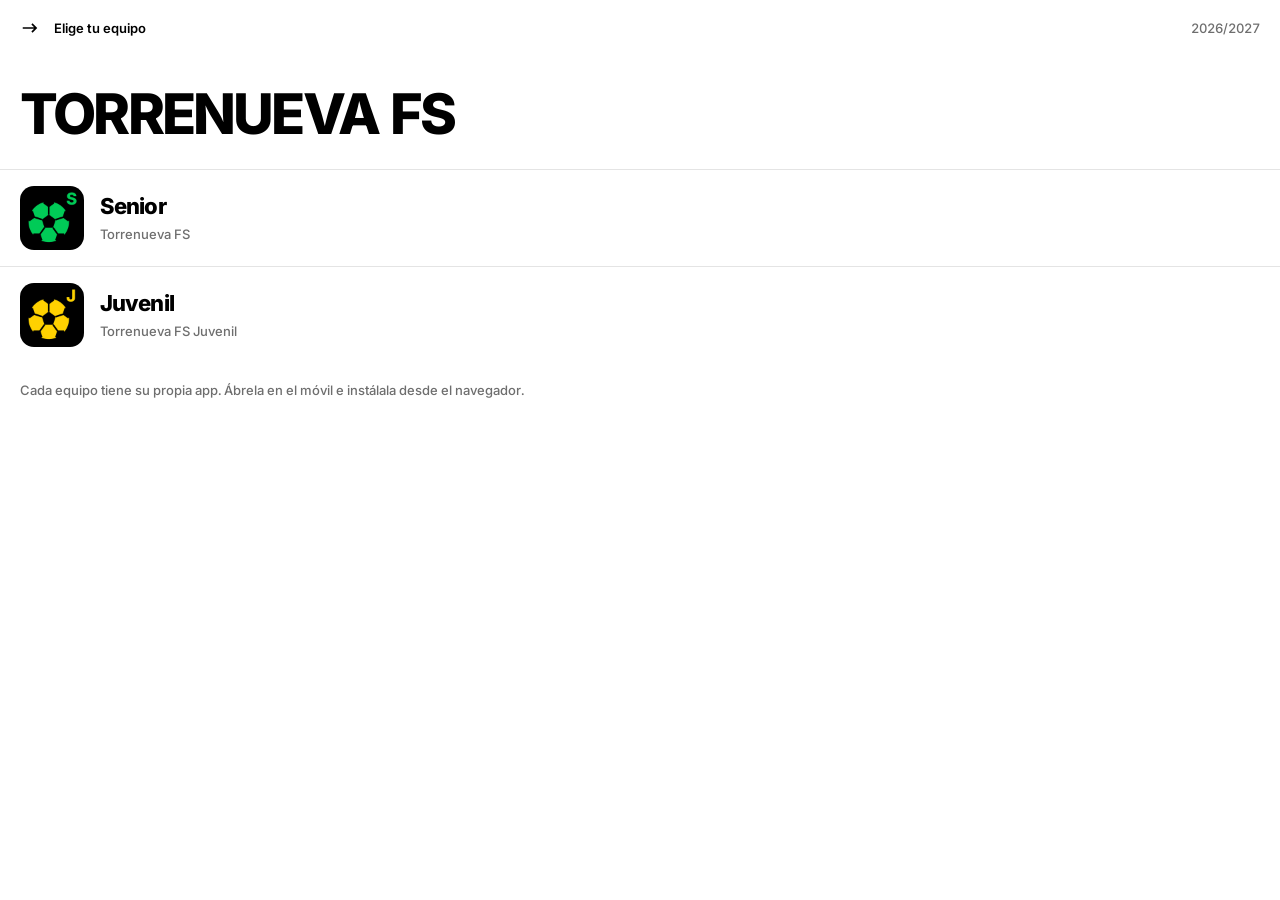
==== commit 7c936879: "Registro desde el servidor y cabecera TORRENUEVA FS - Nueva edge function signup: valida el código y" ====
--- a/index.html
+++ b/index.html
@@ -10,8 +10,8 @@
 </head>
 <body>
 <main class="landing">
-  <div class="rowlabel"><svg class="ic" viewBox="0 0 24 24" fill="none" aria-hidden="true"><path d="M15.0378 6.34317L13.6269 7.76069L16.8972 11.0157L3.29211 11.0293L3.29413 13.0293L16.8619 13.0157L13.6467 16.2459L15.0643 17.6568L20.7079 11.9868L15.0378 6.34317Z" fill="currentColor"/></svg><span>Torrenueva FS</span><span>2026/27</span></div>
-  <h1>Elige tu equipo.</h1>
+  <div class="rowlabel"><svg class="ic" viewBox="0 0 24 24" fill="none" aria-hidden="true"><path d="M15.0378 6.34317L13.6269 7.76069L16.8972 11.0157L3.29211 11.0293L3.29413 13.0293L16.8619 13.0157L13.6467 16.2459L15.0643 17.6568L20.7079 11.9868L15.0378 6.34317Z" fill="currentColor"/></svg><span>Elige tu equipo</span><span>2026/2027</span></div>
+  <h1>TORRENUEVA FS</h1>
   <a class="team" href="senior/"><img src="senior/icon-192.png" alt=""><div><b>Senior</b><span class="label">Torrenueva FS</span></div></a>
   <a class="team" href="juvenil/"><img src="juvenil/icon-192.png" alt=""><div><b>Juvenil</b><span class="label">Torrenueva FS Juvenil</span></div></a>
   <p class="label" style="padding:18px var(--gut)">Cada equipo tiene su propia app. Ábrela en el móvil e instálala desde el navegador.</p>
--- a/app/app.css
+++ b/app/app.css
@@ -224,8 +224,10 @@
 /* ── Acceso ────────────────────────────────────────────── */
 .auth{height:100dvh;overflow-y:auto;background:var(--paper)}
 .auth .block{padding-top:calc(var(--top) + 18px)}
-.auth .block h1{font-size:64px;font-weight:800;letter-spacing:-.065em;line-height:.86;margin:56px 0 16px}
-.auth .block p{font-size:15px;font-weight:500;max-width:30ch}
+.auth .block{padding-bottom:26px}
+.auth .block h1{font-size:clamp(32px,11vw,56px);font-weight:800;letter-spacing:-.05em;line-height:.95;margin:64px 0 12px;white-space:nowrap}
+.auth-team{font-size:22px;font-weight:700;letter-spacing:-.02em}
+.auth-season{font-size:15px;font-weight:500;margin-top:2px}
 .auth .inner{padding:22px var(--gut) calc(var(--bot) + 32px)}
 .pick{display:grid;grid-template-columns:repeat(4,1fr);margin:10px calc(var(--gut) * -1) 20px;border-top:1px solid var(--line)}
 .pick button{display:flex;flex-direction:column;align-items:center;gap:8px;padding:14px 4px;border-bottom:1px solid var(--line);font-size:12px;font-weight:600;min-width:0}
@@ -240,7 +242,7 @@
 /* ── Portada raíz ──────────────────────────────────────── */
 .landing{min-height:100dvh;padding:calc(var(--top) + 18px) 0 calc(var(--bot) + 20px)}
 .landing .rowlabel{padding-top:0}
-.landing h1{font-size:56px;font-weight:800;letter-spacing:-.06em;line-height:.88;padding:40px var(--gut) 28px}
+.landing h1{font-size:clamp(32px,11vw,56px);white-space:nowrap;font-weight:800;letter-spacing:-.05em;line-height:.95;padding:40px var(--gut) 28px}
 .team{display:flex;align-items:center;gap:16px;padding:16px var(--gut);border-top:1px solid var(--line)}
 .team:last-child{border-bottom:1px solid var(--line)}
 .team img{width:64px;height:64px;border-radius:14px}
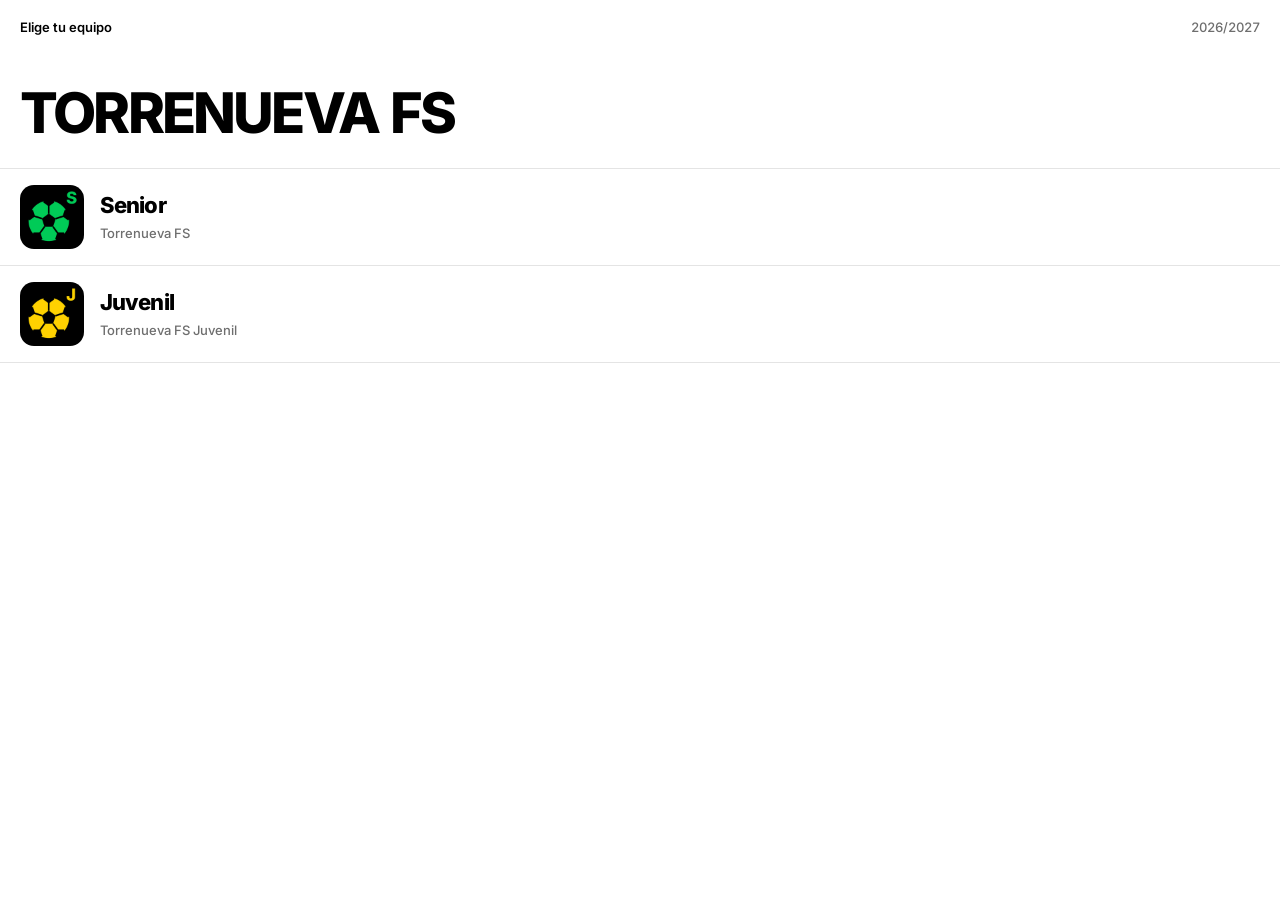
==== commit 52e23d5e: "Fit and finish: interfaz minimalista y transiciones - Feed: el me gusta solo enciende el corazón (re" ====
--- a/index.html
+++ b/index.html
@@ -10,11 +10,10 @@
 </head>
 <body>
 <main class="landing">
-  <div class="rowlabel"><svg class="ic" viewBox="0 0 24 24" fill="none" aria-hidden="true"><path d="M15.0378 6.34317L13.6269 7.76069L16.8972 11.0157L3.29211 11.0293L3.29413 13.0293L16.8619 13.0157L13.6467 16.2459L15.0643 17.6568L20.7079 11.9868L15.0378 6.34317Z" fill="currentColor"/></svg><span>Elige tu equipo</span><span>2026/2027</span></div>
+  <div class="rowlabel"><span>Elige tu equipo</span><span>2026/2027</span></div>
   <h1>TORRENUEVA FS</h1>
   <a class="team" href="senior/"><img src="senior/icon-192.png" alt=""><div><b>Senior</b><span class="label">Torrenueva FS</span></div></a>
   <a class="team" href="juvenil/"><img src="juvenil/icon-192.png" alt=""><div><b>Juvenil</b><span class="label">Torrenueva FS Juvenil</span></div></a>
-  <p class="label" style="padding:18px var(--gut)">Cada equipo tiene su propia app. Ábrela en el móvil e instálala desde el navegador.</p>
 </main>
 <script>
 // Quita el service worker de la app antigua (temporada 25/26), si sigue registrado en la raíz.
--- a/app/app.css
+++ b/app/app.css
@@ -4,6 +4,7 @@
    verde #00CB57 (senior) · amarillo #FFD100 (juvenil).
    El acento siempre va de fondo y con texto negro encima.
    Sin sombras ni degradados: filetes de 1px, tipografía y bloques de color.
+   Movimiento: una sola curva (--ease) y un muelle para lo que entra (--spring).
    ════════════════════════════════════════════════════════════ */
 
 @font-face{font-family:"Inter";src:url(fonts/inter-var.woff2) format("woff2");font-weight:100 900;font-display:swap;unicode-range:U+0000-00FF,U+0131,U+0152-0153,U+02BB-02BC,U+02C6,U+02DA,U+02DC,U+2000-206F,U+20AC,U+2122,U+2191,U+2193,U+2212,U+2215,U+FEFF,U+FFFD}
@@ -16,6 +17,8 @@
   --top:env(safe-area-inset-top,0px); --bot:env(safe-area-inset-bottom,0px);
   --tabbar:calc(58px + var(--bot));
   --gut:20px;
+  --like:#FF2D55;
+  --ease:cubic-bezier(.2,.8,.2,1); --spring:cubic-bezier(.32,.72,0,1);
   color-scheme:light;
 }
 :root[data-team="juvenil"]{--accent:#FFD100}
@@ -29,7 +32,7 @@
 img{display:block;max-width:100%}
 [hidden]{display:none!important}
 :focus-visible{outline:2px solid var(--ink);outline-offset:2px}
-@media (prefers-reduced-motion:reduce){*{animation:none!important;transition:none!important}}
+@media (prefers-reduced-motion:reduce){*,::view-transition-group(*),::view-transition-old(*),::view-transition-new(*){animation:none!important;transition:none!important}}
 
 .ic{width:24px;height:24px;flex-shrink:0}
 .big{font-weight:800;letter-spacing:-.055em;line-height:.9}
@@ -38,31 +41,35 @@
 
 /* ── Estructura: cabecera, contenido con scroll propio, tab bar fija ── */
 .app{height:100dvh;display:grid;grid-template-rows:auto 1fr;overflow:hidden}
-.head{display:flex;align-items:flex-end;gap:10px;padding:calc(var(--top) + 14px) var(--gut) 12px;border-bottom:1px solid transparent;transition:border-color .15s;background:var(--paper);z-index:5}
+.head{display:flex;align-items:center;gap:10px;padding:calc(var(--top) + 16px) var(--gut) 12px;border-bottom:1px solid transparent;transition:border-color .2s;background:var(--paper);z-index:5;view-transition-name:head}
 .head.line{border-bottom-color:var(--line)}
 .head h1{flex:1;min-width:0;font-size:30px;font-weight:800;letter-spacing:-.045em;line-height:1;white-space:nowrap;overflow:hidden;text-overflow:ellipsis}
-.head .sub{display:block;font-size:13px;font-weight:500;letter-spacing:0;color:var(--mute);margin-bottom:6px}
-.hbtn{width:40px;height:40px;border-radius:50%;display:grid;place-items:center;flex-shrink:0}
+.hbtn{width:40px;height:40px;border-radius:50%;display:grid;place-items:center;flex-shrink:0;transition:transform .2s var(--ease),background .2s}
+.hbtn:active{transform:scale(.9)}
 .hbtn.solid{background:var(--ink);color:var(--paper)}
 .hbtn.back{margin-left:-10px}
 .hbtn .av{--s:36px}
-.scroll{overflow-y:auto;-webkit-overflow-scrolling:touch;overscroll-behavior:contain;padding-bottom:calc(var(--tabbar) + 40px)}
-
-.tabs{position:fixed;z-index:60;left:0;right:0;bottom:0;height:var(--tabbar);padding-bottom:var(--bot);display:grid;grid-template-columns:repeat(4,1fr);background:var(--paper);border-top:1px solid var(--line)}
-.tab{position:relative;display:flex;flex-direction:column;align-items:center;justify-content:center;gap:3px;font-size:11px;font-weight:600;color:var(--mute-2)}
+.scroll{overflow-y:auto;-webkit-overflow-scrolling:touch;overscroll-behavior:contain;padding-bottom:calc(var(--tabbar) + 40px);view-transition-name:view}
+.scroll.enter{animation:rise .36s var(--ease)}
+.scroll.enter.push{animation:pushIn .4s var(--spring)}
+.scroll.enter.pop{animation:popIn .4s var(--spring)}
+
+.tabs{position:fixed;z-index:60;left:0;right:0;bottom:0;height:var(--tabbar);padding-bottom:var(--bot);display:grid;grid-auto-flow:column;grid-auto-columns:1fr;background:rgba(255,255,255,.95);-webkit-backdrop-filter:saturate(1.8) blur(20px);backdrop-filter:saturate(1.8) blur(20px);border-top:1px solid var(--line);view-transition-name:tabs}
+.tab{position:relative;display:flex;flex-direction:column;align-items:center;justify-content:center;gap:3px;font-size:11px;font-weight:600;color:var(--mute-2);transition:color .2s}
+.tab .ic{transition:transform .25s var(--spring)}
+.tab:active .ic{transform:scale(.86)}
 .tab[aria-current="page"]{color:var(--ink)}
-.tab[aria-current="page"]::before{content:"";position:absolute;top:-1px;left:30%;right:30%;height:2px;background:var(--ink)}
-.tab .dot{position:absolute;top:9px;left:calc(50% + 9px);width:8px;height:8px;border-radius:50%;background:var(--accent);box-shadow:0 0 0 2px var(--paper)}
-
-/* ── Fila-etiqueta tipo «→  Pendientes        6» ─────────── */
-.rowlabel{display:grid;grid-template-columns:24px 1fr auto;align-items:center;gap:10px;padding:26px var(--gut) 10px;font-size:13px;font-weight:600}
-.rowlabel .ic{width:20px;height:20px}
+.tab::before{content:"";position:absolute;top:-1px;left:30%;right:30%;height:2px;background:var(--ink);transform:scaleX(0);transition:transform .3s var(--spring)}
+.tab[aria-current="page"]::before{transform:none}
+.tab .dot{position:absolute;top:9px;left:calc(50% + 9px);width:8px;height:8px;border-radius:50%;background:var(--accent);box-shadow:0 0 0 2px var(--paper);animation:pop .4s var(--spring)}
+
+/* ── Fila-etiqueta tipo «Pendientes        6» ─────────── */
+.rowlabel{display:flex;justify-content:space-between;align-items:baseline;gap:10px;padding:28px var(--gut) 10px;font-size:13px;font-weight:600}
 .rowlabel span:last-child{color:var(--mute);font-weight:500}
 
 /* ── Bloque de acento (el «Ag» de la referencia) ─────────── */
 .block{background:var(--accent);color:var(--ink);padding:18px var(--gut) 22px}
-.block .meta{display:grid;grid-template-columns:24px 1fr auto;gap:10px;align-items:center;font-size:13px;font-weight:600}
-.block .meta .ic{width:20px;height:20px}
+.block .meta{display:flex;justify-content:space-between;gap:10px;align-items:center;font-size:13px;font-weight:600}
 .block .amount{font-size:96px;font-weight:800;letter-spacing:-.065em;line-height:.85;margin:30px 0 14px}
 .block .amount small{font-size:.42em;letter-spacing:-.03em;margin-left:4px}
 .block .facts{display:flex;flex-wrap:wrap;gap:6px 18px;font-size:14px;font-weight:600}
@@ -70,7 +77,8 @@
 /* ── Listas con filetes ────────────────────────────────── */
 .list{border-top:1px solid var(--line)}
 .item{display:flex;align-items:center;gap:12px;padding:14px var(--gut);border-bottom:1px solid var(--line);width:100%;text-align:left;background:var(--paper)}
-button.item:active,a.item:active{background:var(--fill)}
+button.item,a.item,.group-h,.pc,.leaders>a,.menu button,.menu a{transition:background .25s}
+button.item:active,a.item:active,.group-h:active,.leaders>a:active{background:var(--fill);transition:none}
 .item .grow{flex:1;min-width:0}
 .item .t{font-weight:600;white-space:nowrap;overflow:hidden;text-overflow:ellipsis}
 .item .s{font-size:13px;color:var(--mute);white-space:nowrap;overflow:hidden;text-overflow:ellipsis}
@@ -92,8 +100,8 @@
 .av img{width:100%;height:100%;object-fit:cover}
 .av.sm{--s:32px}.av.lg{--s:56px}
 
-.empty{padding:48px var(--gut);text-align:center;color:var(--mute)}
-.empty b{display:block;color:var(--ink);font-size:40px;font-weight:800;letter-spacing:-.05em;margin-bottom:6px}
+.empty{padding:56px var(--gut);text-align:center;color:var(--mute);font-size:14px}
+.empty b{display:block;color:var(--ink);font-size:40px;font-weight:800;letter-spacing:-.05em;margin-bottom:4px}
 
 /* ── Números ───────────────────────────────────────────── */
 .nums{display:grid;grid-template-columns:repeat(3,1fr);border-top:1px solid var(--line)}
@@ -104,66 +112,78 @@
 
 /* Ranking */
 .bar{height:3px;background:var(--fill-2);margin-top:8px}
-.bar i{display:block;height:100%;background:var(--ink)}
+.bar i{display:block;height:100%;background:var(--ink);transform-origin:left;animation:grow .7s var(--ease) both}
 
 /* ── Controles ─────────────────────────────────────────── */
-.btn{display:flex;align-items:center;justify-content:center;gap:8px;width:100%;height:52px;border-radius:12px;background:var(--ink);color:var(--paper);font-weight:600;font-size:16px}
-.btn:disabled{opacity:.35}
+.btn{position:relative;display:flex;align-items:center;justify-content:center;gap:8px;width:100%;height:52px;border-radius:12px;background:var(--ink);color:var(--paper);font-weight:600;font-size:16px;transition:transform .2s var(--ease),opacity .2s,background .2s}
+.btn:active{transform:scale(.97)}
+.btn:disabled{opacity:.3}
+.btn.busy{opacity:1;color:transparent}
+.btn.busy::after{content:"";position:absolute;width:20px;height:20px;border:2px solid var(--paper);border-right-color:transparent;border-radius:50%;animation:spin .7s linear infinite}
+.btn.line.busy::after,.btn.soft.busy::after{border-color:var(--ink);border-right-color:transparent}
 .btn.line{background:var(--paper);color:var(--ink);border:1px solid var(--ink)}
 .btn.soft{background:var(--fill);color:var(--ink)}
 .btn.sm{height:40px;font-size:14px;border-radius:10px;width:auto;padding:0 16px}
 .btns{display:flex;gap:8px;padding:16px var(--gut) 0}
 .field{display:flex;flex-direction:column;gap:6px;margin-bottom:16px}
 .field>label,.field>.label{font-size:13px;font-weight:600;color:var(--ink)}
-.input{width:100%;height:50px;padding:0 14px;border:1px solid var(--line);border-radius:10px;background:var(--paper);font-size:16px;outline:none;-webkit-appearance:none;appearance:none}
+.input{width:100%;height:50px;padding:0 14px;border:1px solid var(--line);border-radius:10px;background:var(--paper);font-size:16px;outline:none;-webkit-appearance:none;appearance:none;transition:border-color .2s}
+.input::placeholder{color:var(--mute-2)}
 .input:focus{border-color:var(--ink)}
 textarea.input{height:auto;min-height:88px;padding:12px 14px;resize:none;line-height:1.4}
 select.input{background:var(--paper) url("data:image/svg+xml,%3Csvg xmlns='http://www.w3.org/2000/svg' width='12' height='8'%3E%3Cpath d='M1 1l5 5 5-5' stroke='%23000' stroke-width='2' fill='none'/%3E%3C/svg%3E") no-repeat right 16px center;padding-right:40px}
 .pair{display:grid;grid-template-columns:1fr 1fr;gap:10px}
 .seg{display:grid;grid-auto-flow:column;grid-auto-columns:1fr;border:1px solid var(--ink);border-radius:10px;overflow:hidden}
-.seg button{height:42px;font-size:14px;font-weight:600}
+.seg button{height:42px;font-size:14px;font-weight:600;transition:background .2s,color .2s}
 .seg button+button{border-left:1px solid var(--ink)}
 .seg button[aria-pressed="true"]{background:var(--ink);color:var(--paper)}
 .chips{display:flex;flex-wrap:wrap;gap:6px;margin-top:8px}
-.chip{height:32px;padding:0 12px;border:1px solid var(--line);border-radius:16px;font-size:13px;font-weight:500}
+.chip{height:32px;padding:0 12px;border:1px solid var(--line);border-radius:16px;font-size:13px;font-weight:500;transition:background .2s,color .2s,border-color .2s,transform .2s var(--ease)}
+.chip:active{transform:scale(.95)}
 .chip[aria-pressed="true"]{border-color:var(--ink);background:var(--ink);color:var(--paper)}
 .steppers{display:grid;grid-template-columns:1fr 1fr;border-top:1px solid var(--line);margin:0 calc(var(--gut) * -1) 16px}
 .stepper{display:flex;align-items:center;justify-content:space-between;padding:10px var(--gut);border-bottom:1px solid var(--line)}
 .stepper:nth-child(odd){border-right:1px solid var(--line)}
 .stepper .label{color:var(--ink);font-weight:500}
 .stepper .ctl{display:flex;align-items:center;gap:2px}
-.stepper button{width:30px;height:30px;border-radius:50%;border:1px solid var(--line);font-size:18px;line-height:1;font-weight:500}
+.stepper button{width:30px;height:30px;border-radius:50%;border:1px solid var(--line);font-size:18px;line-height:1;font-weight:500;transition:transform .15s var(--ease),background .15s}
+.stepper button:active{transform:scale(.88);background:var(--fill)}
 .stepper output{min-width:30px;text-align:center;font-size:20px;font-weight:800;letter-spacing:-.04em}
+.stepper output.bump{animation:bump .25s var(--spring)}
 .err{min-height:18px;margin:-4px 0 10px;font-size:13px;font-weight:600;color:var(--ink)}
+.err:not(:empty){animation:shake .3s var(--ease)}
 .err:not(:empty)::before{content:"× ";}
 .note{padding:12px 14px;border-radius:10px;background:var(--fill);font-size:14px;margin-bottom:16px}
 .note.acc{background:var(--accent)}
-.photo-pick{display:flex;align-items:center;gap:12px;min-height:56px;padding:0 14px;border:1px dashed var(--mute-2);border-radius:10px;font-size:14px;font-weight:500;margin-bottom:16px;width:100%}
+.photo-pick{display:flex;align-items:center;gap:12px;min-height:56px;padding:0 14px;border:1px dashed var(--mute-2);border-radius:10px;font-size:14px;font-weight:500;margin-bottom:16px;width:100%;color:var(--mute)}
 .photo-pick img{width:56px;height:56px;object-fit:cover;margin-left:-14px;border-radius:9px 0 0 9px}
 
 /* ── Hojas (se abren por encima de todo menos de la tab bar) ── */
-.scrim{position:fixed;z-index:50;left:0;right:0;top:0;bottom:var(--tabbar);background:rgba(0,0,0,.4);display:flex;align-items:flex-end;justify-content:center;animation:fade .15s ease}
-.scrim.out{animation:fadeOut .15s ease forwards}
-@keyframes fade{from{opacity:0}}@keyframes fadeOut{to{opacity:0}}
-.sheet{width:100%;max-width:560px;max-height:calc(100% - var(--top) - 24px);overflow-y:auto;overscroll-behavior:contain;background:var(--paper);border-radius:16px 16px 0 0;padding:10px var(--gut) 20px;animation:up .24s cubic-bezier(.2,.9,.3,1)}
-.scrim.out .sheet{animation:down .15s ease forwards}
-@keyframes up{from{transform:translateY(100%)}}@keyframes down{to{transform:translateY(100%)}}
+.scrim{position:fixed;z-index:50;left:0;right:0;top:0;bottom:var(--tabbar);background:rgba(0,0,0,.4);display:flex;align-items:flex-end;justify-content:center;animation:fade .3s var(--ease)}
+.scrim.out{animation:fadeOut .22s var(--ease) forwards;pointer-events:none}
+.sheet{width:100%;max-width:560px;max-height:calc(100% - var(--top) - 24px);overflow-y:auto;overscroll-behavior:contain;background:var(--paper);border-radius:20px 20px 0 0;padding:10px var(--gut) 20px;animation:up .45s var(--spring);will-change:transform}
+.scrim.out .sheet{animation:down .22s var(--ease) forwards}
 .grab{width:36px;height:4px;border-radius:2px;background:var(--fill-2);margin:0 auto 18px}
-.sheet h2{font-size:26px;font-weight:800;letter-spacing:-.045em;line-height:1.05;margin-bottom:6px}
+.sheet h2{font-size:26px;font-weight:800;letter-spacing:-.045em;line-height:1.05;margin-bottom:20px}
+.sheet h2:has(+ .lead){margin-bottom:6px}
 .sheet .lead{color:var(--mute);font-size:14px;margin-bottom:20px}
 .menu{border-top:1px solid var(--line);margin:0 calc(var(--gut) * -1)}
 .menu button,.menu a{display:flex;align-items:center;gap:14px;width:100%;padding:15px var(--gut);border-bottom:1px solid var(--line);font-weight:500;text-align:left}
 .menu button:active{background:var(--fill)}
 .menu .end{margin-left:auto;color:var(--mute);font-size:13px}
-.switch{margin-left:auto;width:44px;height:26px;border-radius:13px;background:var(--fill-2);position:relative;transition:background .15s;flex-shrink:0}
-.switch::after{content:"";position:absolute;top:3px;left:3px;width:20px;height:20px;border-radius:50%;background:var(--paper);transition:transform .15s}
+.switch{margin-left:auto;width:44px;height:26px;border-radius:13px;background:var(--fill-2);position:relative;transition:background .25s;flex-shrink:0}
+.switch::after{content:"";position:absolute;top:3px;left:3px;width:20px;height:20px;border-radius:50%;background:var(--paper);transition:transform .3s var(--spring)}
 .switch.on{background:var(--ink)}.switch.on::after{transform:translateX(18px)}
 
-.toast{position:fixed;z-index:70;left:var(--gut);right:var(--gut);bottom:calc(var(--tabbar) + 12px);padding:14px 16px;border-radius:12px;background:var(--ink);color:var(--paper);font-size:14px;font-weight:500;transform:translateY(12px);opacity:0;pointer-events:none;transition:.2s}
-.toast.show{transform:none;opacity:1}
+.toast{position:fixed;z-index:70;left:50%;bottom:calc(var(--tabbar) + 14px);max-width:calc(100% - var(--gut) * 2);width:max-content;padding:11px 18px;border-radius:22px;background:var(--ink);color:var(--paper);font-size:14px;font-weight:600;text-align:center;transform:translate(-50%,16px) scale(.96);opacity:0;pointer-events:none;transition:transform .35s var(--spring),opacity .2s}
+.toast.show{transform:translate(-50%,0);opacity:1}
 
 /* ── Feed ──────────────────────────────────────────────── */
-.post{border-bottom:1px solid var(--line);padding:18px 0 6px}
+.post{border-bottom:1px solid var(--line);padding:18px 0 8px}
+.post.new{animation:rise .5s var(--spring)}
+.post-media{position:relative;margin-top:14px}
+.post-media .burst{position:absolute;left:50%;top:50%;width:96px;height:96px;margin:-48px 0 0 -48px;color:var(--paper);pointer-events:none;animation:burst .8s var(--ease) forwards}
+.post-media .burst .ic{width:100%;height:100%}
 .post-h{display:flex;align-items:center;gap:12px;padding:0 var(--gut)}
 .post-h .grow{flex:1;min-width:0}
 .post-h .t{font-weight:700}
@@ -174,48 +194,58 @@
 .post-stats span{font-size:14px;font-weight:600}
 .post-match{padding:10px var(--gut) 0;font-size:14px;font-weight:600;display:flex;gap:8px;align-items:center;flex-wrap:wrap}
 .post-body{padding:10px var(--gut) 0;white-space:pre-wrap;overflow-wrap:anywhere}
-.post-photo{margin-top:14px;background:var(--fill);width:100%;max-height:520px;object-fit:cover}
-.post-fine{margin:14px var(--gut) 0;padding:14px;border:1px solid var(--line);border-radius:10px;display:flex;align-items:center;gap:12px}
+.post-photo{background:var(--fill);width:100%;height:auto;max-height:520px;object-fit:cover}
+.post-fine{margin:14px var(--gut) 0;padding:14px;border:1px solid var(--line);border-radius:12px;display:flex;align-items:center;gap:12px;width:calc(100% - var(--gut) * 2);transition:background .25s}
+.post-fine:active{background:var(--fill);transition:none}
 .post-fine .grow{flex:1;min-width:0}
 .post-fine b{font-size:30px;font-weight:800;letter-spacing:-.05em}
-.post-actions{display:flex;align-items:center;gap:4px;padding:8px calc(var(--gut) - 10px) 0}
-.post-actions button{display:flex;align-items:center;gap:6px;height:40px;padding:0 10px;font-size:14px;font-weight:600}
-.post-actions .liked{background:var(--accent);border-radius:20px}
+.post-actions{display:flex;align-items:center;gap:2px;padding:6px calc(var(--gut) - 10px) 0}
+.post-actions button{display:flex;align-items:center;gap:6px;height:40px;min-width:40px;padding:0 10px;font-size:14px;font-weight:600;color:var(--ink)}
+.post-actions button .ic{transition:transform .2s var(--ease)}
+.post-actions button:active .ic{transform:scale(.85)}
+.post-actions .liked{color:var(--like)}
+.post-actions .liked.pop .ic{animation:heart .45s var(--spring)}
+.post-actions .n{min-width:1ch;color:var(--ink)}
 .post-actions .more{margin-left:auto;color:var(--mute)}
-.kudos-by{padding:0 var(--gut) 8px;font-size:13px;color:var(--mute)}
-.comment{display:flex;gap:10px;padding:12px 0;border-bottom:1px solid var(--line)}
+.feed-end{height:1px}
+.comment{display:flex;gap:10px;padding:12px 0;border-bottom:1px solid var(--line);animation:rise .3s var(--ease) both}
 .comment .grow{flex:1;min-width:0}
 .comment .t{font-size:14px;font-weight:700}
 .comment .t span{font-weight:400;color:var(--mute);margin-left:6px;font-size:12px}
 .comment p{font-size:15px;white-space:pre-wrap;overflow-wrap:anywhere}
 .comment-form{display:flex;gap:8px;align-items:flex-end;padding-top:12px}
-.comment-form textarea{flex:1;min-height:44px;height:44px;max-height:120px;padding:11px 14px;border:1px solid var(--line);border-radius:22px;resize:none;outline:none;font-size:16px}
+.comment-form textarea{flex:1;min-height:44px;height:44px;max-height:120px;padding:11px 16px;border:1px solid var(--line);border-radius:22px;resize:none;outline:none;font-size:16px;transition:border-color .2s}
+.comment-form textarea:focus{border-color:var(--ink)}
 .comment-form .hbtn{width:44px;height:44px}
 
 /* ── Plantilla ─────────────────────────────────────────── */
 .squad{display:grid;grid-template-columns:repeat(3,1fr);border-top:1px solid var(--line)}
 .pc{position:relative;display:flex;flex-direction:column;gap:10px;padding:14px 12px 14px;border-bottom:1px solid var(--line);min-width:0}
 .pc:not(:nth-child(3n)){border-right:1px solid var(--line)}
-.pc:active{background:var(--fill)}
+.pc:active{background:var(--fill);transition:none}
 .pc .num{position:absolute;top:12px;right:12px;font-size:13px;font-weight:700}
 .pc .av{--s:48px}
 .pc .n{font-size:14px;font-weight:600;line-height:1.2;overflow:hidden;text-overflow:ellipsis;white-space:nowrap}
 .pc .p{font-size:12px;color:var(--mute);margin-top:-8px}
-.pc .reg{position:absolute;top:16px;left:50px;width:8px;height:8px;border-radius:50%;background:var(--accent);box-shadow:0 0 0 2px var(--paper)}
-.pc.add{align-items:flex-start;justify-content:center;color:var(--mute);font-size:14px;font-weight:600}
+.pc.add{align-items:center;justify-content:center;color:var(--mute)}
+.pc.add .ic{width:28px;height:28px}
 .leaders{display:grid;grid-template-columns:1fr 1fr;border-top:1px solid var(--line)}
 .leaders>a{padding:14px var(--gut) 16px;border-bottom:1px solid var(--line);display:flex;flex-direction:column;gap:10px;min-width:0}
 .leaders>a:first-child{border-right:1px solid var(--line)}
-.leaders .who{display:flex;align-items:center;gap:8px;font-weight:600;font-size:14px;min-width:0}
-.leaders .who span{overflow:hidden;text-overflow:ellipsis;white-space:nowrap}
+.leaders .by{display:flex;align-items:center;gap:8px;font-weight:600;font-size:14px;min-width:0}
+.leaders .by span:last-child{overflow:hidden;text-overflow:ellipsis;white-space:nowrap}
 .leaders b{font-size:44px;font-weight:800;letter-spacing:-.06em;line-height:.85}
 
 /* ── Ficha ─────────────────────────────────────────────── */
 .hero{position:relative;background:var(--fill);aspect-ratio:1/1;max-height:62vh;width:100%;display:grid;place-items:center;overflow:hidden}
 .hero img{position:absolute;inset:0;width:100%;height:100%;object-fit:cover}
 .hero .emoji{font-size:120px;line-height:1}
-.hero .edit{position:absolute;right:14px;bottom:14px;height:40px;padding:0 14px;border-radius:20px;background:var(--paper);display:flex;align-items:center;gap:8px;font-size:14px;font-weight:600}
-.hero .dorsal{position:absolute;left:var(--gut);bottom:10px;font-size:120px;font-weight:800;letter-spacing:-.07em;line-height:.8;color:var(--paper);mix-blend-mode:difference}
+.hero .edit{position:absolute;right:14px;bottom:14px;width:44px;height:44px;border-radius:50%;background:var(--paper);display:grid;place-items:center;transition:transform .2s var(--ease)}
+.hero .edit:active{transform:scale(.9)}
+.hero .edit.busy .ic{display:none}
+.hero .edit.busy::after{content:"";width:18px;height:18px;border:2px solid var(--ink);border-right-color:transparent;border-radius:50%;animation:spin .7s linear infinite}
+.hero img{animation:fade .5s var(--ease)}
+.hero .dorsal{position:absolute;left:var(--gut);bottom:10px;font-size:120px;font-weight:800;letter-spacing:-.07em;line-height:.8;color:var(--paper);mix-blend-mode:difference;animation:rise .6s var(--spring) .05s both}
 .id{padding:18px var(--gut) 4px}
 .id h2{font-size:40px;font-weight:800;letter-spacing:-.055em;line-height:.95;text-wrap:balance;overflow-wrap:anywhere}
 .id p{margin-top:8px;font-size:14px;color:var(--mute);display:flex;gap:6px;flex-wrap:wrap;align-items:center}
@@ -228,23 +258,96 @@
 .auth .block h1{font-size:clamp(32px,11vw,56px);font-weight:800;letter-spacing:-.05em;line-height:.95;margin:64px 0 12px;white-space:nowrap}
 .auth-team{font-size:22px;font-weight:700;letter-spacing:-.02em}
 .auth-season{font-size:15px;font-weight:500;margin-top:2px}
+#login-form:not([hidden]),#su-form:not([hidden]){animation:rise .35s var(--ease)}
 .auth .inner{padding:22px var(--gut) calc(var(--bot) + 32px)}
 .pick{display:grid;grid-template-columns:repeat(4,1fr);margin:10px calc(var(--gut) * -1) 20px;border-top:1px solid var(--line)}
-.pick button{display:flex;flex-direction:column;align-items:center;gap:8px;padding:14px 4px;border-bottom:1px solid var(--line);font-size:12px;font-weight:600;min-width:0}
+.pick button{display:flex;flex-direction:column;align-items:center;gap:8px;padding:14px 4px;border-bottom:1px solid var(--line);font-size:12px;font-weight:600;min-width:0;transition:background .25s}
 .pick button:not(:nth-child(4n)){border-right:1px solid var(--line)}
 .pick button span{max-width:100%;overflow:hidden;text-overflow:ellipsis;white-space:nowrap}
 .pick button[aria-pressed="true"]{background:var(--accent)}
-.install{display:flex;align-items:center;gap:12px;margin-top:24px;padding-top:16px;border-top:1px solid var(--line);font-size:14px}
+.install{display:flex;align-items:center;gap:12px;margin-top:24px;padding-top:16px;border-top:1px solid var(--line);font-size:14px;color:var(--mute)}
 .install .grow{flex:1}
 .splash{height:100dvh;display:grid;place-items:center;background:var(--ink)}
-.splash img{width:96px;height:96px}
+.splash img{width:96px;height:96px;animation:breathe 1.6s var(--ease) infinite alternate}
 
 /* ── Portada raíz ──────────────────────────────────────── */
 .landing{min-height:100dvh;padding:calc(var(--top) + 18px) 0 calc(var(--bot) + 20px)}
 .landing .rowlabel{padding-top:0}
 .landing h1{font-size:clamp(32px,11vw,56px);white-space:nowrap;font-weight:800;letter-spacing:-.05em;line-height:.95;padding:40px var(--gut) 28px}
-.team{display:flex;align-items:center;gap:16px;padding:16px var(--gut);border-top:1px solid var(--line)}
+.team{display:flex;align-items:center;gap:16px;padding:16px var(--gut);border-top:1px solid var(--line);transition:background .25s}
+.team:active{background:var(--fill);transition:none}
 .team:last-child{border-bottom:1px solid var(--line)}
 .team img{width:64px;height:64px;border-radius:14px}
 .team b{display:block;font-size:22px;font-weight:800;letter-spacing:-.04em}
 .team .ic{margin-left:auto}
+
+/* ── Liga y quiniela ───────────────────────────────────── */
+.rnav{display:flex;justify-content:center;padding:14px var(--gut) 12px}
+.rnav div{text-align:center}
+.rnav b{display:block;font-size:20px;font-weight:800;letter-spacing:-.035em}
+.rnav span{font-size:13px;color:var(--mute)}
+.fx{display:flex;align-items:center;gap:12px;padding:12px var(--gut);border-bottom:1px solid var(--line)}
+.fx.ours{background:var(--fill)}
+.fx-n{width:16px;flex-shrink:0;font-size:13px;font-weight:700;color:var(--mute)}
+.fx-teams{flex:1;min-width:0;display:flex;flex-direction:column;font-weight:600;line-height:1.3}
+.fx-teams span{white-space:nowrap;overflow:hidden;text-overflow:ellipsis}
+.fx-teams small{font-size:12px;font-weight:500;color:var(--mute);margin-top:2px}
+.fx-res{display:flex;flex-direction:column;align-items:flex-end;gap:2px;flex-shrink:0}
+.fx-res b{font-size:20px;font-weight:800;letter-spacing:-.035em}
+.signs{display:flex;gap:6px;flex-shrink:0}
+.signs button{width:44px;height:44px;border-radius:10px;border:1px solid var(--line);font-size:17px;font-weight:800;transition:background .2s,color .2s,border-color .2s,transform .2s var(--spring)}
+.signs button:active{transform:scale(.9)}
+.signs button[aria-pressed="true"]{background:var(--ink);border-color:var(--ink);color:var(--paper)}
+.pk{width:40px;flex-shrink:0;display:flex;flex-direction:column;align-items:center;gap:2px}
+.pk small{font-size:11px;font-weight:700}
+.pk i,.qrow i{font-style:normal;display:grid;place-items:center;min-width:26px;height:26px;padding:0 3px;border-radius:6px;font-size:13px;font-weight:800}
+i.hit{background:var(--accent)}
+i.miss{color:var(--mute-2);text-decoration:line-through}
+.qgrid{border-top:1px solid var(--line)}
+.qrow{display:grid;align-items:center;justify-items:center;gap:2px;padding:9px var(--gut);border-bottom:1px solid var(--line)}
+.qrow .nm{justify-self:stretch;min-width:0;font-weight:600;white-space:nowrap;overflow:hidden;text-overflow:ellipsis}
+.qrow.head{padding:10px var(--gut) 6px;font-size:12px;font-weight:600;color:var(--mute)}
+.qrow.me{background:var(--fill)}
+.qrow b{font-size:18px;font-weight:800;letter-spacing:-.03em}
+.who{display:flex;flex-wrap:wrap;gap:8px;padding:0 var(--gut)}
+.who span{display:flex;align-items:center;gap:6px;padding:3px 10px 3px 3px;border:1px solid var(--line);border-radius:20px;font-size:13px;font-weight:600;color:var(--mute-2)}
+.who span.in{border-color:var(--ink);color:var(--ink)}
+.who span:not(.in) .av{opacity:.4}
+.who .av{--s:24px}
+.pos{width:22px;flex-shrink:0;text-align:center;font-size:15px;font-weight:800}
+
+/* ── Esqueletos de carga ───────────────────────────────── */
+.sk{display:block;height:14px;border-radius:6px;background:linear-gradient(90deg,var(--fill) 0%,var(--fill-2) 50%,var(--fill) 100%) 0 0/200% 100%;animation:shimmer 1.2s linear infinite}
+.sk-row{display:flex;align-items:center;gap:12px;padding:14px var(--gut);border-bottom:1px solid var(--line)}
+.sk-row .sk.av{width:32px;height:32px;border-radius:50%;flex-shrink:0}
+.sk-row .grow{flex:1;display:flex;flex-direction:column;gap:8px}
+
+/* ── Transiciones entre pantallas (View Transitions) ───── */
+::view-transition-old(tabs),::view-transition-new(tabs){animation:none}
+::view-transition-old(head){animation:fadeOut .15s var(--ease) both}
+::view-transition-new(head){animation:fade .3s var(--ease) both}
+::view-transition-old(view){animation:fadeOut .15s var(--ease) both}
+::view-transition-new(view){animation:rise .36s var(--ease) both}
+html[data-nav="push"]::view-transition-old(view){animation:pushOut .4s var(--spring) both}
+html[data-nav="push"]::view-transition-new(view){animation:pushIn .4s var(--spring) both}
+html[data-nav="pop"]::view-transition-old(view){animation:popOut .4s var(--spring) both}
+html[data-nav="pop"]::view-transition-new(view){animation:popIn .4s var(--spring) both}
+
+@keyframes fade{from{opacity:0}}
+@keyframes fadeOut{to{opacity:0}}
+@keyframes up{from{transform:translateY(100%)}}
+@keyframes down{to{transform:translateY(100%)}}
+@keyframes rise{from{opacity:0;transform:translateY(10px)}}
+@keyframes pushIn{from{opacity:0;transform:translateX(28%)}}
+@keyframes pushOut{to{opacity:0;transform:translateX(-12%)}}
+@keyframes popIn{from{opacity:0;transform:translateX(-12%)}}
+@keyframes popOut{to{opacity:0;transform:translateX(28%)}}
+@keyframes pop{from{transform:scale(0)}}
+@keyframes bump{50%{transform:scale(1.3)}}
+@keyframes heart{0%{transform:scale(1)}35%{transform:scale(1.35)}65%{transform:scale(.9)}100%{transform:scale(1)}}
+@keyframes burst{0%{opacity:0;transform:scale(.3)}20%{opacity:.95;transform:scale(1.1)}35%{transform:scale(.95)}70%{opacity:.95;transform:scale(1)}100%{opacity:0;transform:scale(1.15) translateY(-8px)}}
+@keyframes grow{from{transform:scaleX(0)}}
+@keyframes spin{to{transform:rotate(1turn)}}
+@keyframes shake{25%{transform:translateX(-4px)}75%{transform:translateX(4px)}}
+@keyframes shimmer{to{background-position:-200% 0}}
+@keyframes breathe{to{transform:scale(1.06)}}
